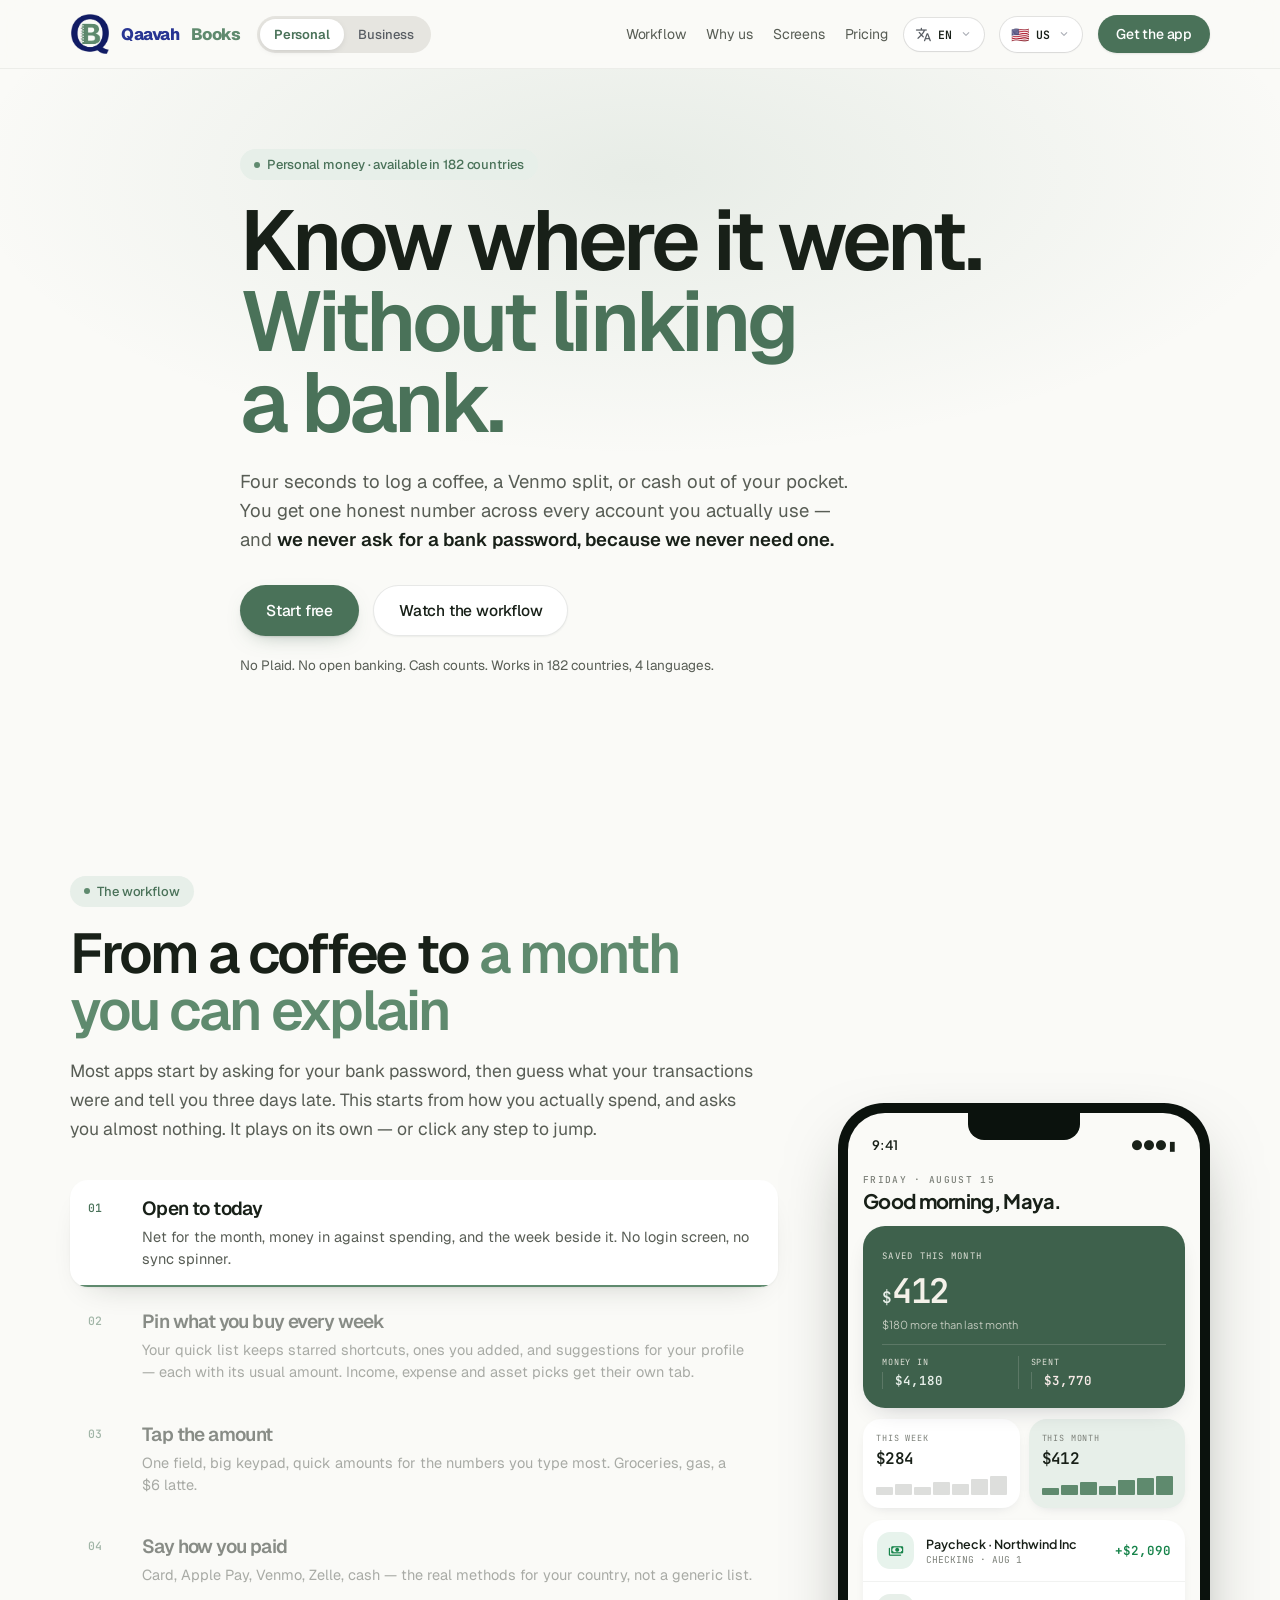
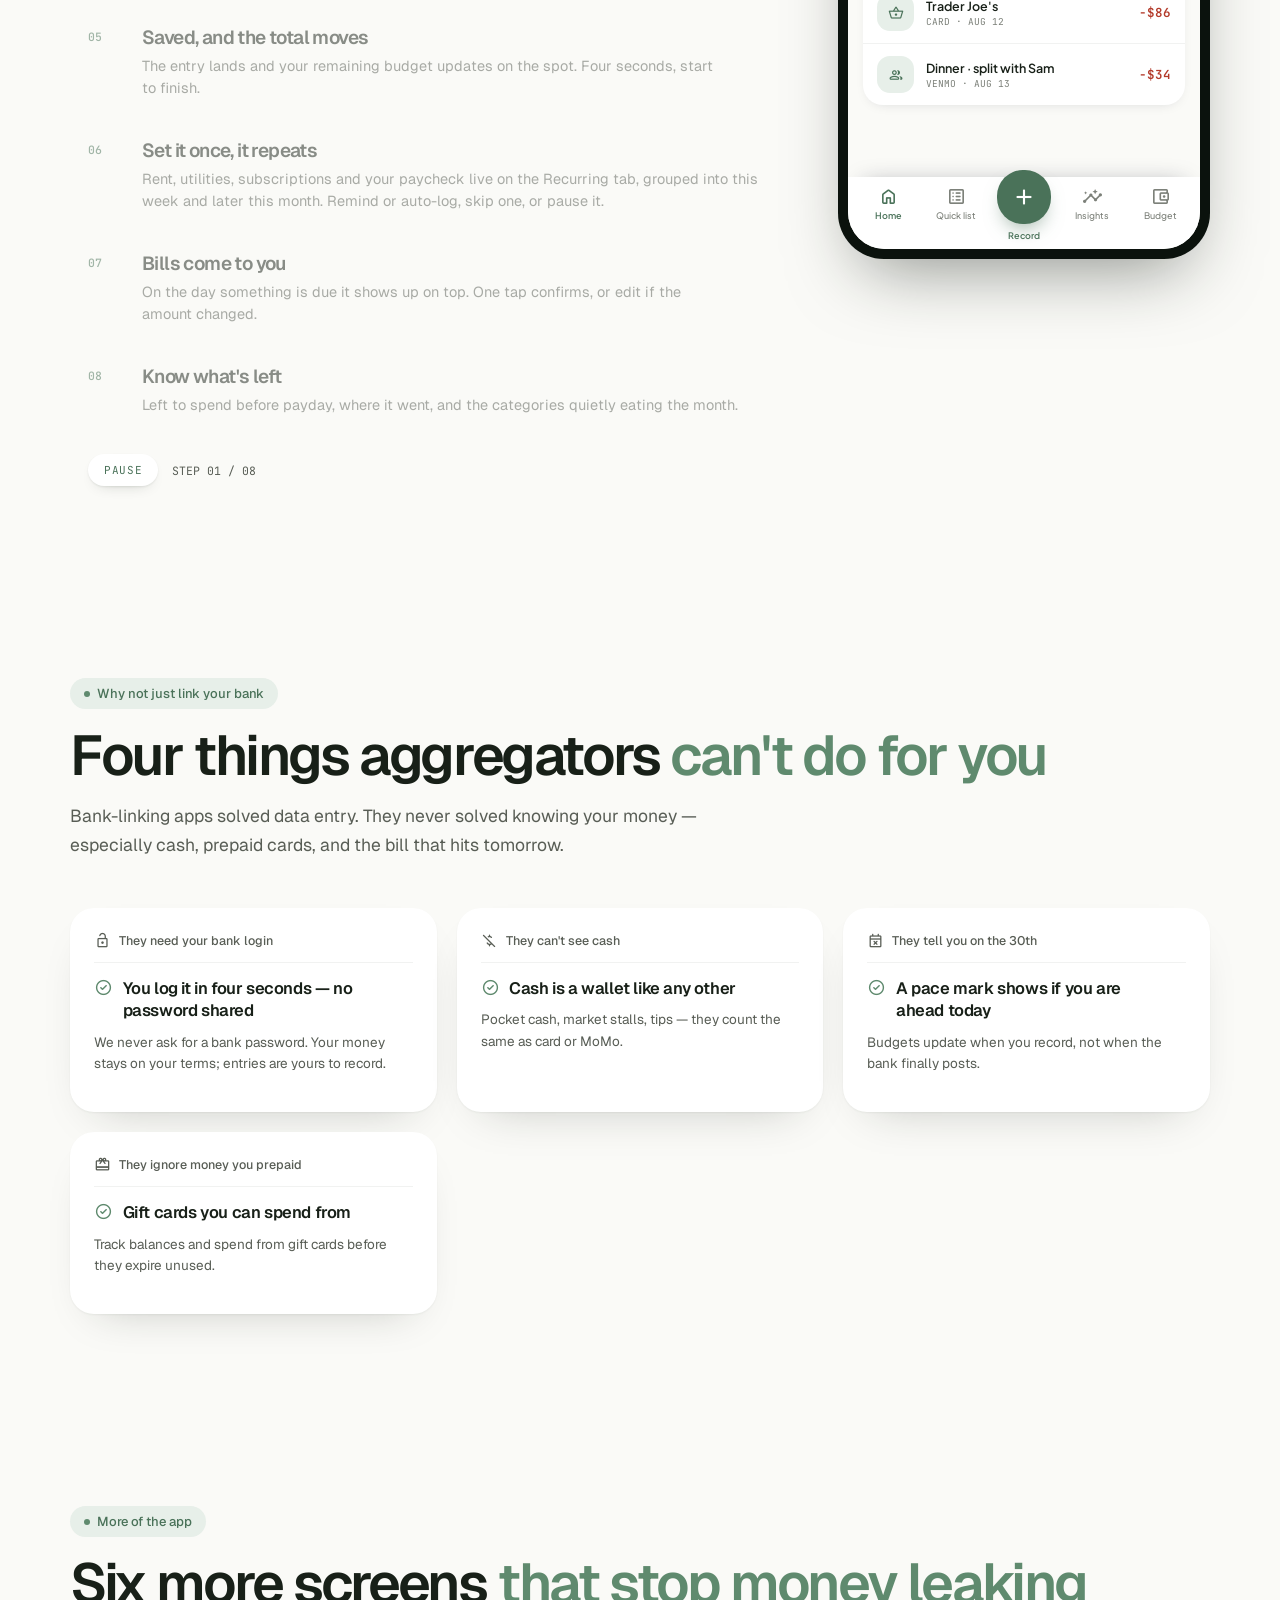
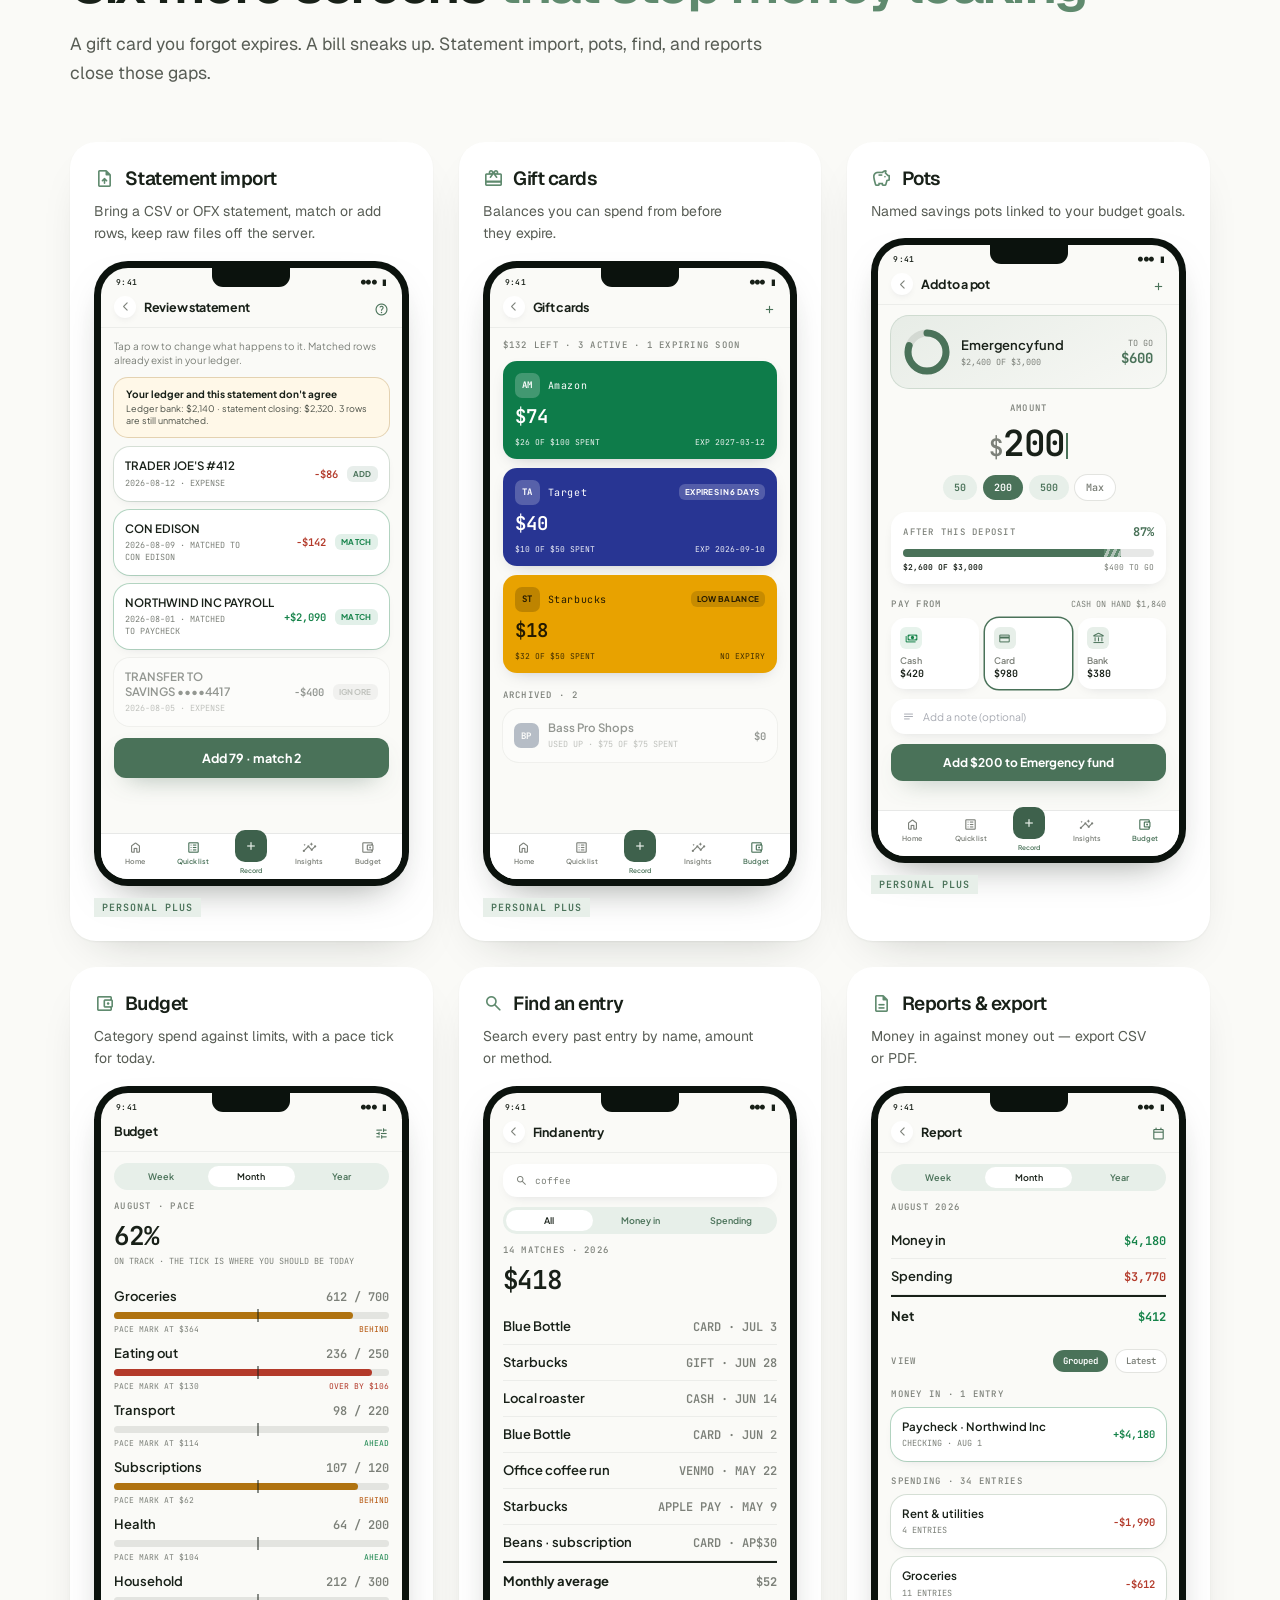
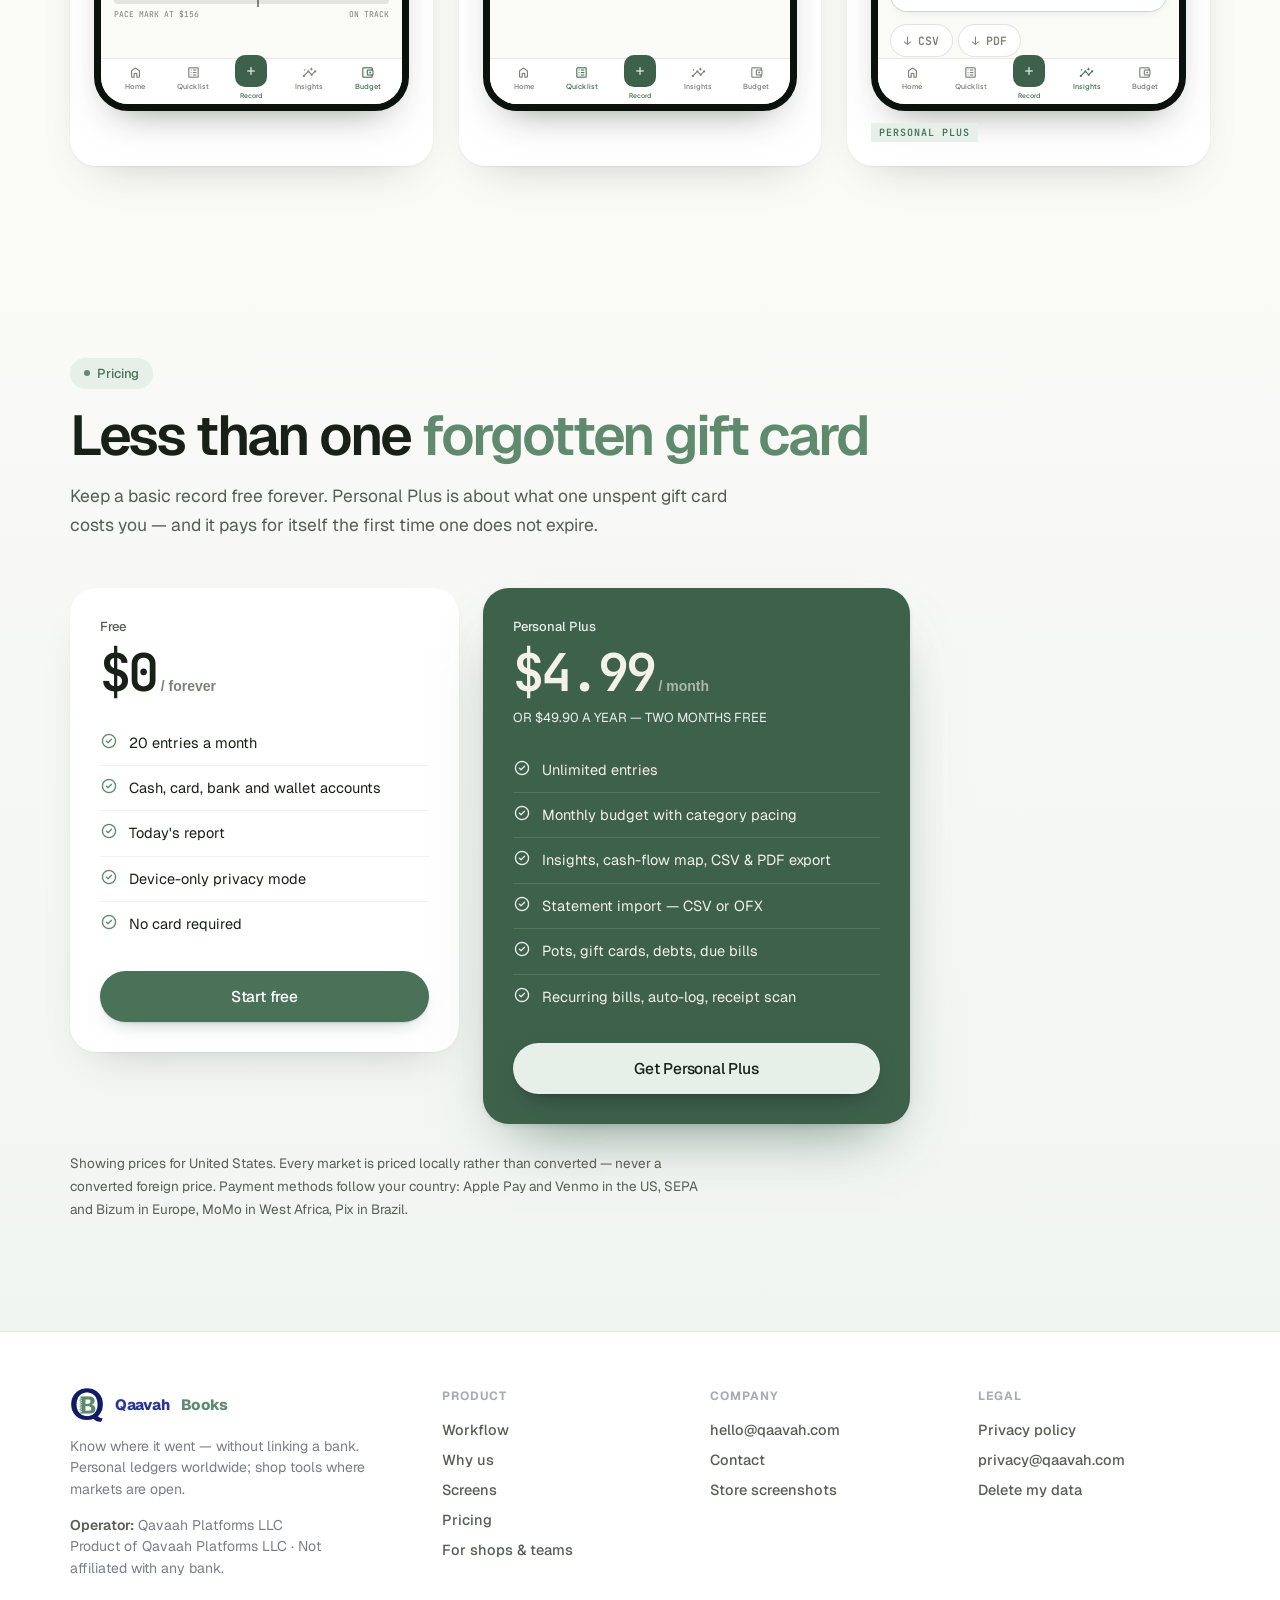
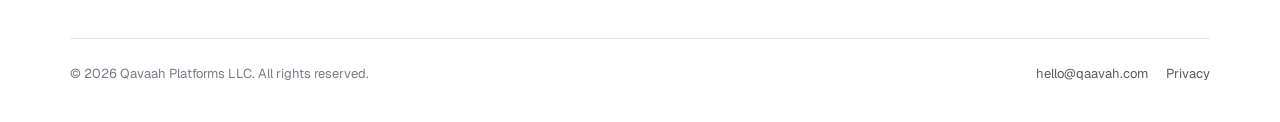
==== index.html @ 33acc627 "Fix language picker binding to the nav Menu instead of EN/FR/ES/PT. querySelector('details.lang:not(" ====
<!doctype html>
<html lang="en">
<head>
<meta charset="utf-8">
<meta name="viewport" content="width=device-width, initial-scale=1">
<title>Qaavah Books — Personal money, in every country</title>
<link rel="preconnect" href="https://fonts.googleapis.com"><link rel="preconnect" href="https://fonts.gstatic.com" crossorigin>
<link href="https://fonts.googleapis.com/css2?family=Geist:wght@300;400;500;600;700&family=Plus+Jakarta+Sans:wght@400;500;600;700&family=JetBrains+Mono:wght@400;500;600;700&family=Material+Symbols+Rounded:opsz,wght,FILL,GRAD@24,300,0,0&display=swap" rel="stylesheet">
<style>
:root{--night:#3E614C;--bone:#F4F1E9;--paper:#FAFAF7;--ink:#182018;--sage:#5F8A6E;--sageDeep:#4A7259;--sageDark:#3E614C;--sageLight:#76A084;--sageTint:#E7EFE9;--accent:#E7EFE9;--amber:#B07310;--amberText:#B45309;--amberTint:#FBF1DD;--clay:#B33A2A;--indigo:#283593;--income:#16834A;--incomeTint:#E7F3EC;--muted:#7C8079;--faint:#A8ABB3;--faintOnDark:rgba(244,241,233,.88);--rule:rgba(24,32,24,.1);--hair:rgba(24,32,24,.06)}
*{box-sizing:border-box}
html{scroll-behavior:smooth}
body{margin:0;background:var(--paper);color:var(--ink);font-family:"Geist",system-ui,sans-serif;-webkit-font-smoothing:antialiased;text-wrap:pretty;overflow-x:hidden}
a{color:var(--sageDeep);text-decoration:none}a:hover{color:var(--ink)}
.mono{font-family:"JetBrains Mono",ui-monospace,monospace;font-variant-numeric:tabular-nums}
.msr{font-family:'Material Symbols Rounded';font-weight:400;font-size:22px;line-height:1;vertical-align:middle;display:inline-block;-webkit-font-feature-settings:'liga';font-feature-settings:'liga'}
.phone,.gsc{font-family:"Plus Jakarta Sans",system-ui,sans-serif}
.wrap{max-width:1200px;margin:0 auto;padding:0 30px}
.tag{display:inline-flex;align-items:center;gap:7px;font-size:13px;font-weight:500;letter-spacing:-.1px;color:var(--sageDeep);background:var(--sageTint);padding:7px 14px;border-radius:999px}
.tag::before{content:"";width:6px;height:6px;border-radius:50%;background:var(--sage)}
.btn{display:inline-flex;align-items:center;gap:9px;border:none;font-family:inherit;background:var(--sageDeep);color:#fff;font-size:15.5px;font-weight:500;letter-spacing:-.2px;padding:15px 26px;border-radius:999px;cursor:pointer;transition:background .2s cubic-bezier(.22,.9,.24,1),box-shadow .2s,transform .2s;box-shadow:0 1px 2px rgba(24,32,24,.1),0 8px 22px -12px rgba(62,97,76,.55)}
.btn:hover{background:var(--sageDark);color:#fff;transform:translateY(-1px);box-shadow:0 1px 2px rgba(24,32,24,.1),0 14px 30px -14px rgba(62,97,76,.6)}
.btn.line{background:#fff;color:var(--ink);box-shadow:inset 0 0 0 1px var(--rule),0 1px 2px rgba(24,32,24,.06)}
.btn.line:hover{background:#fff;color:var(--ink);box-shadow:inset 0 0 0 1px rgba(24,32,24,.22),0 8px 20px -12px rgba(24,32,24,.3);transform:translateY(-1px)}
.btn.sm{padding:10px 18px;font-size:14px;box-shadow:0 1px 2px rgba(24,32,24,.12)}
.btn.sm:hover{box-shadow:0 6px 16px -8px rgba(62,97,76,.5)}
nav .btn.sm{background:var(--sageDeep);color:#fff;box-shadow:0 1px 2px rgba(24,32,24,.1)}
nav .btn.sm:hover{background:var(--sageDark);color:#fff;box-shadow:0 8px 20px -10px rgba(62,97,76,.55)}
h2{font-size:clamp(34px,4.4vw,56px);font-weight:600;letter-spacing:-2.4px;line-height:1.02;margin:18px 0 0}
h2 em{font-style:normal;font-weight:600;color:var(--sage);letter-spacing:-2.4px}
.slede{font-size:17.5px;line-height:1.65;color:#585D55;margin-top:18px;max-width:58ch}
section{padding:96px 0}
/* nav */
nav{position:sticky;top:0;z-index:60;background:rgba(250,250,247,.9);backdrop-filter:blur(16px);color:var(--ink);border-bottom:1px solid var(--hair)}
.navin{max-width:1200px;margin:0 auto;padding:14px 30px;display:flex;align-items:center;gap:28px}
.brand{display:flex;align-items:center;gap:11px;font-size:16.5px;font-weight:600;letter-spacing:-.4px;color:var(--ink)}
.brand img{width:40px;height:40px;background:none;border:none;border-radius:0;padding:0;object-fit:contain;display:block}
.brand b{font-weight:800;color:#283593}
.brand i{font-style:normal;font-weight:800;color:var(--sage)}
.nlinks{display:flex;gap:26px;margin-left:auto;font-size:14px;font-weight:400;letter-spacing:-.1px}
.nlinks a{color:#585D55}.nlinks a:hover{color:var(--ink)}
/* hero */
.hero{background:var(--paper);color:var(--ink);padding:80px 0 92px;position:relative;overflow:hidden}
.hero::before{content:"";position:absolute;top:-30%;left:50%;transform:translateX(-50%);width:120%;height:90%;background:radial-gradient(ellipse at center,rgba(95,138,110,.12),transparent 62%);pointer-events:none}
.hero .in{position:relative;max-width:860px}
h1{font-size:clamp(44px,6.6vw,92px);font-weight:600;letter-spacing:-4px;line-height:.96;margin:20px 0 0}
h1 em{font-style:normal;font-weight:600;color:var(--sageDeep);letter-spacing:-4px}
.hlede{font-size:18.5px;line-height:1.55;color:#585D55;margin-top:24px;max-width:52ch}
.hlede b{color:var(--ink);font-weight:600}
.hctas{display:flex;gap:14px;margin-top:32px;flex-wrap:wrap}
.hnote{font-size:13.5px;color:#585D55;margin-top:20px}
/* ── WORKFLOW ── */
.flow{background:var(--paper)}
.flowin{display:grid;grid-template-columns:1fr 372px;gap:60px;align-items:center}
.steps{margin-top:36px;display:flex;flex-direction:column;gap:6px}
.step{display:grid;grid-template-columns:38px 1fr;gap:16px;padding:16px 18px;border-radius:18px;cursor:pointer;position:relative;overflow:hidden;background:transparent;opacity:.5;transition:opacity .3s,background .3s}
.step.on{background:#fff;box-shadow:0 1px 2px rgba(24,32,24,.05),0 14px 34px -22px rgba(24,32,24,.3)}
.step.on{opacity:1}
.step .n{font-family:"JetBrains Mono",monospace;font-size:11.5px;font-weight:500;color:var(--sageDeep);padding-top:4px}
.step h4{margin:0;font-size:19px;font-weight:600;letter-spacing:-.6px}
.step p{margin:5px 0 0;font-size:14.5px;line-height:1.55;color:#585D55}
.step .bar{position:absolute;left:0;bottom:0;height:2px;width:0;background:var(--sage);border-radius:2px}
.step.on .bar{animation:fill 4s linear forwards}
@keyframes fill{from{width:0}to{width:100%}}
.flowctl{display:flex;align-items:center;gap:14px;margin-top:22px;padding-left:18px;font-family:"JetBrains Mono",monospace;font-size:11.5px;color:#585D55}
.flowctl button{border:none;background:#fff;font-family:inherit;font-size:11px;letter-spacing:.06em;text-transform:uppercase;padding:9px 16px;border-radius:999px;cursor:pointer;color:var(--sageDeep);box-shadow:0 1px 2px rgba(24,32,24,.08),0 6px 16px -10px rgba(24,32,24,.3)}
.flowctl button:hover{background:var(--sageDeep);color:#fff}
/* phone */
.phone{width:372px;height:756px;border-radius:46px;padding:10px;background:#0B120D;box-shadow:0 30px 70px -24px rgba(24,32,24,.5)}
.screen{width:100%;height:100%;background:var(--paper);border-radius:37px;overflow:hidden;position:relative}
.notch{position:absolute;top:0;left:50%;transform:translateX(-50%);width:112px;height:27px;background:#0B120D;border-bottom-left-radius:16px;border-bottom-right-radius:16px;z-index:20}
.pane{position:absolute;inset:0;display:flex;flex-direction:column;opacity:0;transform:translateY(14px) scale(.985);transition:opacity .45s cubic-bezier(.22,.9,.24,1),transform .45s cubic-bezier(.22,.9,.24,1);pointer-events:none}
.pane.on{opacity:1;transform:none;pointer-events:auto}
.sb{height:46px;flex:0 0 46px;display:flex;align-items:flex-end;justify-content:space-between;padding:0 24px 6px;font-size:13px;font-weight:600}
.pb{flex:1;padding:14px 15px 0;overflow:hidden}
.ph{display:flex;align-items:center;gap:10px;margin-bottom:12px}
.ph .bk{width:32px;height:32px;border-radius:50%;background:#fff;display:grid;place-items:center;box-shadow:0 3px 10px -6px rgba(20,22,45,.3)}
.ph .tt{flex:1;font-size:16px;font-weight:700;letter-spacing:-.4px}
.pb{min-height:0}
.pkick{font-family:"JetBrains Mono",monospace;font-size:9.5px;font-weight:500;letter-spacing:.14em;text-transform:uppercase;color:var(--muted)}
.pgreet{font-size:20px;font-weight:700;letter-spacing:-.7px;margin-top:2px}
.phero{background:var(--night);color:var(--bone);border-radius:22px;padding:19px;margin-top:13px;position:relative;overflow:hidden;box-shadow:0 10px 26px -14px rgba(20,22,45,.3)}
.phl{font-family:"JetBrains Mono",monospace;font-size:9px;letter-spacing:.14em;text-transform:uppercase;color:var(--faintOnDark);margin-top:5px}
.phv{font-family:"JetBrains Mono",monospace;font-size:34px;font-weight:600;letter-spacing:-1.7px;margin-top:6px}
.phv .c{font-size:16px;color:var(--accent);margin-right:2px}
.phc{font-size:11px;color:rgba(244,241,233,.72);margin-top:5px}
.psub{display:flex;margin-top:13px;padding-top:11px;border-top:1px solid rgba(244,241,233,.16)}
.psub div{flex:1}.psub div+div{border-left:1px solid rgba(244,241,233,.16);padding-left:12px}
.psl{font-family:"JetBrains Mono",monospace;font-size:8.5px;letter-spacing:.1em;text-transform:uppercase;color:var(--faintOnDark)}
.psv{display:inline-block;margin-top:4px;font-family:"JetBrains Mono",monospace;font-size:12.5px;font-weight:600}
.psv.in{color:var(--accent)}.psv.out{color:#F8EBE8}
.prow{display:flex;gap:9px;margin-top:11px}
.pcard{flex:1;background:#fff;border-radius:18px;padding:13px;box-shadow:0 4px 14px -8px rgba(20,22,45,.22)}
.pcl{font-family:"JetBrains Mono",monospace;font-size:8.5px;letter-spacing:.1em;text-transform:uppercase;color:var(--muted)}
.pcv{font-family:"JetBrains Mono",monospace;font-size:16px;font-weight:600;letter-spacing:-.6px;margin-top:4px}
.pbars{display:flex;align-items:flex-end;gap:2.5px;height:19px;margin-top:7px}
.pbars i{flex:1;border-radius:1px;background:rgba(124,128,121,.26);transform-origin:bottom;animation:grow .6s cubic-bezier(.22,.9,.24,1) both}
.pane.on .pbars i:nth-child(2){animation-delay:.05s}.pane.on .pbars i:nth-child(3){animation-delay:.1s}.pane.on .pbars i:nth-child(4){animation-delay:.15s}.pane.on .pbars i:nth-child(5){animation-delay:.2s}.pane.on .pbars i:nth-child(6){animation-delay:.25s}.pane.on .pbars i:nth-child(7){animation-delay:.3s}
.pbars.em i{background:var(--sage)}
@keyframes grow{from{transform:scaleY(.05)}to{transform:scaleY(1)}}
.plist{background:#fff;border-radius:20px;margin-top:12px;overflow:hidden;box-shadow:0 4px 14px -8px rgba(20,22,45,.22)}
.pent{display:flex;align-items:center;gap:12px;padding:12px 14px;border-top:1px solid var(--hair)}
.pent:first-child{border-top:none}
.pei{width:37px;height:37px;border-radius:13px;display:grid;place-items:center;flex:0 0 37px;background:var(--sageTint)}
.pen{font-size:12.5px;font-weight:600}
.pes{font-family:"JetBrains Mono",monospace;font-size:9.5px;color:var(--muted);margin-top:1px}
.pea{font-family:"JetBrains Mono",monospace;font-size:12.5px;font-weight:600}
.ptab{flex:0 0 72px;background:#fff;display:flex;align-items:flex-start;padding:9px 6px 0;box-shadow:0 -8px 24px -16px rgba(20,22,45,.4)}
.pt{flex:1;display:flex;flex-direction:column;align-items:center;gap:3px;font-size:9px;font-weight:500;color:var(--muted)}
.pt.on{color:var(--sageDeep);font-weight:600}.pt .msr{font-size:21px}
.pfab{width:54px;height:54px;border-radius:26px;background:var(--sageDeep);display:grid;place-items:center;margin-top:-16px;box-shadow:0 10px 20px -8px rgba(74,114,89,.6)}
.pfab .msr{font-size:26px;color:#fff}
.pfl{font-size:9px;font-weight:600;color:var(--sageDeep);margin-top:3px}
.ppriv{display:inline-flex;align-items:center;gap:4px;background:var(--sageTint);color:var(--sageDeep);font-family:"JetBrains Mono",monospace;font-size:8px;font-weight:600;letter-spacing:.1em;padding:5px 9px;border-radius:999px;flex:0 0 auto}
.ppriv .msr{font-size:11px}
.pcta{display:inline-flex;align-items:center;gap:4px;background:var(--sageDeep);color:#fff;font-size:10.5px;font-weight:600;padding:8px 12px;border-radius:999px;flex:0 0 auto;box-shadow:0 6px 14px -8px rgba(74,114,89,.7)}
.pcta .msr{font-size:13px}
.psearch{display:flex;align-items:center;gap:9px;background:#fff;border-radius:999px;padding:11px 14px;font-size:12px;color:var(--faint);margin-top:12px;box-shadow:0 0 0 1px var(--hair),0 4px 14px -10px rgba(20,22,45,.2)}
/* record pane */
.segs{display:flex;gap:0;background:#E6E5E0;border-radius:14px;padding:4px;margin-bottom:6px}
.segs span{flex:1;text-align:center;padding:8px 0;border-radius:11px;font-size:12px;font-weight:500;color:var(--muted)}
.segs span.on{background:#fff;color:var(--ink);font-weight:600;box-shadow:0 2px 8px -4px rgba(20,22,45,.25)}
.amt{text-align:center;padding:26px 0 12px}
.amtc{font-family:"JetBrains Mono",monospace;font-size:9.5px;letter-spacing:.12em;text-transform:uppercase;color:var(--muted)}
.amtv{font-family:"JetBrains Mono",monospace;font-size:52px;font-weight:600;letter-spacing:-2.6px;margin-top:8px}
.amtv .c{font-size:24px;color:var(--muted);margin-right:2px}
.caret{display:inline-block;width:3px;height:40px;background:var(--sageDeep);vertical-align:-5px;margin-left:3px;animation:blink 1.05s step-end infinite}
@keyframes blink{50%{opacity:0}}
.chips{display:flex;gap:7px;justify-content:center;flex-wrap:wrap}
.chip{background:var(--sageTint);color:var(--sageDeep);font-family:"JetBrains Mono",monospace;font-size:11.5px;font-weight:600;padding:8px 13px;border-radius:999px}
.chip.gh{background:#fff;color:var(--muted);box-shadow:0 0 0 1px var(--rule)}
.field{background:#fff;border-radius:14px;padding:13px 15px;font-size:14px;margin-top:10px;display:flex;align-items:center;justify-content:space-between;box-shadow:0 4px 14px -8px rgba(20,22,45,.22)}
.mini{font-family:"JetBrains Mono",monospace;font-size:9.5px;letter-spacing:.12em;text-transform:uppercase;color:var(--muted);margin:16px 0 7px}
.pays{display:grid;grid-template-columns:1fr 1fr;gap:8px}
.pay{background:#fff;border-radius:14px;padding:13px;display:flex;align-items:center;gap:9px;font-size:13px;font-weight:600;box-shadow:0 4px 14px -8px rgba(20,22,45,.22)}
.pay.on{background:var(--sageTint);box-shadow:0 0 0 1.5px var(--sageDeep)}
.pay .msr{font-size:18px;color:var(--sageDeep)}
.cta{background:var(--sageDeep);color:#fff;text-align:center;padding:16px;border-radius:16px;font-size:15px;font-weight:700;margin-top:15px;box-shadow:0 10px 26px -14px rgba(62,97,76,.7)}
/* saved pane */
.done{flex:1;display:flex;flex-direction:column;align-items:center;justify-content:center;padding:0 26px;text-align:center}
.tick{width:76px;height:76px;border-radius:50%;background:var(--incomeTint);display:grid;place-items:center;animation:pop .5s cubic-bezier(.2,1.5,.4,1) both}
.tick .msr{font-size:40px;color:var(--income)}
@keyframes pop{from{transform:scale(.4);opacity:0}to{transform:scale(1);opacity:1}}
.done h5{margin:20px 0 0;font-size:23px;font-weight:700;letter-spacing:-.8px}
.done .sm{font-family:"JetBrains Mono",monospace;font-size:11.5px;color:var(--muted);margin-top:8px}
.runbox{background:#fff;border-radius:18px;padding:16px;margin-top:26px;width:100%;box-shadow:0 4px 14px -8px rgba(20,22,45,.22)}
.runbox .rl{font-family:"JetBrains Mono",monospace;font-size:9.5px;letter-spacing:.12em;text-transform:uppercase;color:var(--muted)}
.runbox .rv{font-family:"JetBrains Mono",monospace;font-size:28px;font-weight:600;letter-spacing:-1.3px;margin-top:5px}
/* bill pane */
.bill{background:#fff;border-radius:16px;padding:13px;display:flex;align-items:center;gap:11px;margin-top:12px;box-shadow:0 0 0 1px rgba(176,115,16,.32),0 4px 14px -8px rgba(20,22,45,.22)}
.bill .bi{width:36px;height:36px;border-radius:12px;background:var(--amberTint);display:grid;place-items:center;flex:0 0 36px}
.bill .bt{font-size:13px;font-weight:700}
.bill .bs{font-family:"JetBrains Mono",monospace;font-size:9.5px;color:var(--muted);margin-top:2px}
.logbtn{background:var(--amber);color:#fff;font-size:10.5px;font-weight:700;padding:8px 12px;border-radius:10px;letter-spacing:.04em}
/* insights pane */
.big{font-family:"JetBrains Mono",monospace;font-size:40px;font-weight:600;letter-spacing:-2px}
.big .c{font-size:19px;color:var(--muted);margin-right:2px}
.fbars{display:flex;align-items:flex-end;gap:5px;height:88px;margin-top:16px}
.fbars i{flex:1;border-radius:2px;background:var(--sageTint);transform-origin:bottom;animation:grow .7s cubic-bezier(.22,.9,.24,1) both}
.fbars i.em{background:var(--sage)}.fbars i.pk{background:var(--sageDeep)}
.rank{display:flex;align-items:center;gap:11px;padding:11px 0;border-top:1px solid var(--hair)}
.rank:first-child{border-top:none}
.rn{font-family:"JetBrains Mono",monospace;font-size:11px;font-weight:700;color:var(--muted);width:16px}
.rb{height:4px;background:var(--sage);margin-top:5px;animation:wide .8s cubic-bezier(.22,.9,.24,1) both}
@keyframes wide{from{transform:scaleX(.02)}to{transform:scaleX(1)}}
.rb{transform-origin:left}
/* screen gallery */
.gal{display:grid;grid-template-columns:repeat(auto-fit,minmax(300px,1fr));gap:26px;margin-top:54px}
.gcell{background:#fff;border:none;border-radius:26px;padding:24px;box-shadow:0 1px 2px rgba(24,32,24,.05),0 20px 46px -28px rgba(24,32,24,.28)}
.gcell .gt{font-size:19px;font-weight:600;letter-spacing:-.5px;display:flex;align-items:center;gap:10px}
.gcell .gt .msr{font-size:21px;color:var(--sage)}
.gcell .gd{font-size:14px;line-height:1.6;color:#585D55;margin-top:9px}
.gcell .gp{background:#0B120D;border:none;border-radius:34px;margin:16px auto 0;padding:7px;max-width:340px;box-shadow:0 18px 40px -22px rgba(24,32,24,.55)}
.gsc{background:var(--paper);border-radius:27px;height:auto;aspect-ratio:372/756;display:flex;flex-direction:column;overflow:hidden;position:relative}
.mnotch{position:absolute;top:0;left:50%;transform:translateX(-50%);width:78px;height:19px;background:#0B120D;border-bottom-left-radius:11px;border-bottom-right-radius:11px;z-index:5}
.mst{display:flex;align-items:center;justify-content:space-between;padding:9px 15px 5px;font-family:"JetBrains Mono",monospace;font-size:8px;font-weight:600;letter-spacing:.04em}
.mhd{display:flex;align-items:center;gap:8px;padding:4px 13px 9px;border-bottom:1px solid var(--hair)}
.mhd .mb{width:22px;height:22px;border-radius:50%;background:#fff;display:grid;place-items:center;flex:0 0 22px;box-shadow:0 3px 10px -6px rgba(20,22,45,.3)}
.mhd .mb .msr{font-size:11px;color:var(--muted)}
.mhd .mt{flex:1;font-size:12.5px;font-weight:700;letter-spacing:-.3px}
.mhd .ma .msr{font-size:15px;color:var(--sageDeep)}
.gpin{flex:1;padding:11px 13px 0;overflow:hidden}
.mtab{flex:0 0 46px;background:#fff;border-top:1px solid var(--rule);display:flex;align-items:flex-start;padding:6px 5px 0}
.mt2{flex:1;display:flex;flex-direction:column;align-items:center;gap:2px;font-size:7px;font-weight:600;color:var(--muted)}
.mt2.on{color:var(--sageDeep)}
.mt2 .msr{font-size:15px}
.mfab{width:32px;height:32px;border-radius:10px;background:var(--night);display:grid;place-items:center;margin-top:-10px}
.mfab .msr{font-size:16px;color:var(--accent)}
.mseg{display:flex;gap:3px;background:var(--sageTint);border-radius:999px;padding:3px;margin-bottom:10px}
.mseg span{flex:1;text-align:center;padding:5px 0;border-radius:999px;font-size:9px;font-weight:600;color:var(--sageDeep)}
.mseg span.on{background:#fff;color:var(--ink)}
.msearch{display:flex;align-items:center;gap:7px;background:#fff;border-radius:14px;padding:10px 12px;font-family:"JetBrains Mono",monospace;font-size:9.5px;color:var(--muted);margin-bottom:10px;box-shadow:0 4px 14px -8px rgba(20,22,45,.22)}
.mblurb{font-size:10px;line-height:1.45;color:var(--muted);margin-bottom:10px}
.mbadge{font-size:8px;font-weight:700;padding:3px 6px;border-radius:6px;letter-spacing:.04em;flex:0 0 auto}
.mbadge.add{background:rgba(95,138,110,.14);color:var(--sageDeep)}
.mbadge.match{background:rgba(22,131,74,.12);color:var(--income)}
.mbadge.ign{background:var(--rule);color:var(--muted)}
.mrow{display:flex;align-items:center;gap:9px;background:#fff;border-radius:16px;padding:12px 11px;margin-bottom:9px;box-shadow:0 0 0 1px rgba(95,138,110,.24),0 4px 14px -8px rgba(20,22,45,.2)}
.mrow.match{box-shadow:0 0 0 1px rgba(22,131,74,.3),0 4px 14px -8px rgba(20,22,45,.2)}
.mrow.ign{box-shadow:0 0 0 1px var(--rule);opacity:.45}
.mrd{flex:1;min-width:0}
.mrt{font-size:11.5px;font-weight:600;line-height:1.25}
.mrs{font-family:"JetBrains Mono",monospace;font-size:8.5px;color:var(--muted);margin-top:3px}
.mra{font-family:"JetBrains Mono",monospace;font-size:10.5px;font-weight:600}
.mdrift{background:#FFF8E8;border-radius:14px;padding:10px 12px;margin-bottom:10px;box-shadow:0 0 0 1px rgba(176,115,16,.3)}
.mdrift b{font-size:10px;font-weight:700;display:block}
.mdrift span{font-size:9px;color:#4A4F46;line-height:1.35;display:block;margin-top:3px}
.mmono{width:25px;height:25px;border-radius:7px;display:grid;place-items:center;font-family:"JetBrains Mono",monospace;font-size:9px;font-weight:700;color:#fff;flex:0 0 25px}
.mtick{position:relative;height:7px;background:var(--rule);border-radius:4px;margin-top:7px}
.mtick i{display:block;height:100%;border-radius:4px}
.mtick u{position:absolute;top:-3px;width:2px;height:13px;background:var(--ink);opacity:.5}
.mpace{font-family:"JetBrains Mono",monospace;font-size:8px;color:var(--muted);margin-top:5px;display:flex;justify-content:space-between}
.mwal{display:flex;gap:6px;margin-top:8px}
.mwal>div{flex:1;background:#fff;border-radius:14px;padding:9px;box-shadow:0 4px 14px -8px rgba(20,22,45,.22)}
.mwal>div.on{box-shadow:0 0 0 1.5px var(--sageDeep)}
.mwal .wi{width:22px;height:22px;border-radius:6px;display:grid;place-items:center}
.mwal .wl{font-size:9px;font-weight:600;color:var(--muted);margin-top:6px}
.mwal .wv{font-family:"JetBrains Mono",monospace;font-size:10px;font-weight:600;margin-top:1px}
.mhatch{background:repeating-linear-gradient(115deg,var(--sage) 0 3px,rgba(95,138,110,.4) 3px 6px)}
.mgoal{display:flex;align-items:center;gap:11px;border-radius:18px;padding:13px;background:linear-gradient(150deg,rgba(95,138,110,.12),rgba(95,138,110,.02));box-shadow:0 0 0 1px rgba(95,138,110,.28)}
.gl{font-family:"JetBrains Mono",monospace;font-size:9px;font-weight:500;letter-spacing:.14em;text-transform:uppercase;color:var(--muted)}
.gv{font-family:"JetBrains Mono",monospace;font-size:26px;font-weight:600;letter-spacing:-1.2px;margin-top:6px}
.grow{display:flex;align-items:baseline;justify-content:space-between;font-size:13px;font-weight:600;padding:9px 0;border-bottom:1px solid var(--hair)}
.grow:last-child{border-bottom:none}
.grow span{font-family:"JetBrains Mono",monospace;font-size:12px;color:var(--muted)}
.track{height:6px;border-radius:3px;background:var(--rule);margin-top:7px;overflow:hidden}.track i{display:block;height:100%;border-radius:3px;background:var(--sage)}
.gcx{border-radius:14px;padding:12px;color:#fff;margin-bottom:9px;box-shadow:0 6px 18px -10px rgba(20,22,45,.35)}
.gcx:last-child{margin-bottom:0}
.gcxb{font-family:"JetBrains Mono",monospace;font-size:10px;letter-spacing:.06em}
.gcxv{font-family:"JetBrains Mono",monospace;font-size:19px;font-weight:600;margin-top:6px}
.plus{display:inline-block;font-family:"JetBrains Mono",monospace;font-size:10px;font-weight:600;letter-spacing:.1em;text-transform:uppercase;background:var(--sageTint);color:var(--sageDeep);padding:3px 8px;margin-top:12px}
/* pricing */
.pricing{background:linear-gradient(180deg,var(--paper),#F1F5F2)}
.edge{display:grid;grid-template-columns:repeat(auto-fit,minmax(300px,1fr));gap:20px;margin-top:48px}
.ecard{background:#fff;border-radius:24px;padding:24px;box-shadow:0 1px 2px rgba(24,32,24,.05),0 20px 46px -28px rgba(24,32,24,.28)}
.ethem{font-size:12.5px;font-weight:500;color:#585D55;display:flex;align-items:center;gap:8px;padding-bottom:13px;border-bottom:1px solid var(--hair)}
.ethem .msr{font-size:17px;color:#585D55}
.eus{font-size:16.5px;font-weight:600;letter-spacing:-.4px;line-height:1.35;margin-top:14px;display:flex;gap:10px}
.eus .msr{font-size:19px;color:var(--sage);flex:0 0 auto;margin-top:1px}
.ewhy{font-size:13.5px;line-height:1.6;color:#585D55;margin-top:10px}
.plans{display:grid;grid-template-columns:1fr 1.1fr;gap:24px;margin-top:48px;align-items:start;max-width:840px}
.plan{background:#fff;border:none;border-radius:26px;padding:30px;box-shadow:0 1px 2px rgba(24,32,24,.05),0 20px 46px -28px rgba(24,32,24,.28)}
.plan.hi{background:var(--night);color:var(--bone);box-shadow:0 2px 4px rgba(24,32,24,.08),0 30px 60px -30px rgba(62,97,76,.75)}
.pn{font-size:13px;font-weight:500;letter-spacing:-.1px;color:#585D55}
.plan.hi .pn{color:var(--accent)}
.pp{font-family:"JetBrains Mono",monospace;font-size:52px;font-weight:600;letter-spacing:-2.6px;margin-top:12px;line-height:1}
.pp small{font-family:"Bricolage Grotesque",sans-serif;font-size:14px;font-weight:600;letter-spacing:0;color:var(--muted)}
.plan.hi .pp small{color:rgba(244,241,233,.6)}
.annual{font-size:13px;color:var(--accent);margin-top:10px}
.plan ul{list-style:none;margin:22px 0 0;padding:0}
.plan li{display:flex;gap:11px;font-size:14.5px;line-height:1.55;padding:11px 0;border-top:1px solid var(--hair)}
.plan.hi li{border-top-color:rgba(244,241,233,.12)}
.plan li:first-child{border-top:none}
.plan li .msr{font-size:18px;color:var(--sage);flex:0 0 auto}
.plan.hi li .msr{color:var(--accent)}
.plan .btn{margin-top:24px;width:100%;justify-content:center}
.ppnote{font-size:13.5px;color:#585D55;margin-top:28px;line-height:1.7;max-width:70ch}
footer{background:#fff;color:#585D55;padding:56px 0 40px;border-top:1px solid var(--rule)}
.foot{display:grid;grid-template-columns:1.45fr 1fr 1fr 1fr;gap:36px;align-items:start}
.foot .about{max-width:300px}
.foot .about .brand{margin-bottom:2px}
.foot .about p{font-size:14px;color:#7A7D85;margin-top:14px;line-height:1.55}
.foot .op{font-size:12.5px;color:#A8ABB3;margin-top:12px;line-height:1.45}
.foot .op b{color:#585D55;font-weight:600}
.fcol h4{font-size:12px;font-weight:700;text-transform:uppercase;letter-spacing:.08em;color:#A8ABB3;margin:0 0 16px}
.fcol a{display:block;font-size:14.5px;color:#585D55;font-weight:500;margin:0 0 11px}
.fcol a:hover{color:var(--ink)}
.foot-btm{display:flex;align-items:center;justify-content:space-between;margin-top:44px;padding-top:26px;border-top:1px solid var(--rule);font-size:13px;color:#7A7D85;flex-wrap:wrap;gap:14px}
.foot-btm .soc{display:flex;gap:18px;flex-wrap:wrap}
.foot-btm a{color:#585D55}.foot-btm a:hover{color:var(--ink)}
@media(max-width:900px){.foot{grid-template-columns:1fr 1fr;gap:28px}}
@media(max-width:560px){.foot{grid-template-columns:1fr}}
@media(prefers-reduced-motion:reduce){*{animation:none!important;transition:none!important}}
@media(max-width:980px){.flowin,.plans{grid-template-columns:1fr}.phone{margin:0 auto}.nlinks{display:none}.navin>.btn{margin-left:auto}section{padding:70px 0}.gal{gap:18px}.gcell{max-width:460px;margin-inline:auto}}

.lane{display:flex;background:#E6E5E0;border-radius:999px;padding:3px}
.ln{padding:8px 16px;border-radius:999px;font-size:13.5px;font-weight:500;color:#585D63;white-space:nowrap}
.ln:hover{color:#15161A}
.ln.on{background:#fff;font-weight:600;box-shadow:0 2px 8px -4px rgba(21,22,34,.28)}
.gate{display:flex;gap:12px;align-items:flex-start;background:#FBF1DD;border-radius:18px;padding:16px 18px;margin-bottom:30px;max-width:70ch;box-shadow:0 0 0 1px rgba(176,115,16,.3)}
.gate .msr{font-size:20px;color:#B45309;flex:0 0 auto;margin-top:1px}
.gate p{margin:0;font-size:14px;line-height:1.6;color:#5C4A20}
.gate b{color:#3D3110}
@media(max-width:700px){.lane{display:none}}

.lang{position:relative}
.lang>summary{list-style:none;display:inline-flex;align-items:center;gap:7px;padding:9px 13px;border-radius:999px;background:#fff;font-size:13px;font-weight:500;cursor:pointer;box-shadow:0 0 0 1px rgba(21,22,34,.1),0 1px 2px rgba(21,22,34,.05)}
.lang>summary::-webkit-details-marker{display:none}
.lang>summary .msr{font-size:17px;color:#585D63}
.lang>summary .chev{font-size:15px;color:#A8ABB3}
.lang[open]>summary{box-shadow:0 0 0 1.5px rgba(21,22,34,.28)}
.lmenu{position:absolute;top:calc(100% + 8px);right:0;z-index:70;background:#fff;border-radius:16px;padding:7px;min-width:196px;box-shadow:0 1px 2px rgba(21,22,34,.06),0 20px 44px -22px rgba(21,22,34,.4)}
.lopt{display:flex;align-items:center;gap:10px;width:100%;border:none;background:none;font-family:inherit;font-size:14px;color:#15161A;padding:10px 11px;border-radius:11px;cursor:pointer;text-align:left}
.lopt:hover{background:#F1F1EE}
.lopt .code{font-family:"JetBrains Mono",monospace;font-size:10.5px;font-weight:600;color:#585D63;background:#F1F1EE;padding:3px 6px;border-radius:5px;flex:0 0 auto}
.lopt .nat{flex:1;min-width:0}
.lopt .nat small{display:block;font-size:11.5px;color:#585D63;margin-top:1px}
.lopt .msr{font-size:17px;opacity:0;flex:0 0 auto}
.lopt[aria-selected="true"] .msr{opacity:1}
.lnote{font-size:11.5px;line-height:1.45;color:#585D63;padding:9px 11px 5px;margin:4px 0 0;border-top:1px solid rgba(21,22,34,.06)}
@media(max-width:700px){.lang>summary .lbl{display:none}}

.cmenu{max-height:320px;overflow:auto}
.copt{display:flex;align-items:center;gap:10px;width:100%;border:none;background:none;font-family:inherit;font-size:14px;color:#15161A;padding:9px 11px;border-radius:11px;cursor:pointer;text-align:left}
.copt:hover{background:#F1F1EE}
.copt .flag{font-size:16px;flex:0 0 auto}
.copt .cn{flex:1;min-width:0}
.copt .cc{font-family:"JetBrains Mono",monospace;font-size:10.5px;font-weight:600;color:#585D63;flex:0 0 auto}
.copt .msr{font-size:17px;opacity:0;flex:0 0 auto}
.copt[aria-selected="true"] .msr{opacity:1}
.shut{display:inline-flex;align-items:center;gap:6px;font-family:"JetBrains Mono",monospace;font-size:9.5px;font-weight:600;letter-spacing:.1em;text-transform:uppercase;background:#FBF1DD;color:#8A5A0D;padding:4px 8px;border-radius:6px}

.navin{gap:16px}
.brand{flex:0 0 auto}
.nlinks{gap:20px;margin-left:auto;white-space:nowrap}
.lane{flex:0 0 auto}
.ln{padding:7px 14px;font-size:13px}
.lang>summary{padding:8px 11px;font-size:12.5px;gap:6px}
.lang>summary .lbl{font-family:"JetBrains Mono",monospace;font-size:11.5px;font-weight:600;letter-spacing:.04em}
.lang>summary .chev{font-size:14px}
.country>summary .lbl{letter-spacing:.06em}
.navin>.btn.sm{flex:0 0 auto;margin-left:0}
@media(max-width:1180px){.nlinks{display:none}}
@media(max-width:640px){.lane{display:none}}

.navmenu{display:none}
.navmenu>summary{list-style:none;display:inline-flex;align-items:center;gap:6px;padding:8px 12px;border-radius:999px;background:#fff;font-size:12.5px;font-weight:500;cursor:pointer;box-shadow:0 0 0 1px rgba(21,22,34,.1),0 1px 2px rgba(21,22,34,.05)}
.navmenu>summary::-webkit-details-marker{display:none}
.navmenu>summary .msr{font-size:18px;color:#585D63}
.navmenu .lmenu{min-width:180px}
.navmenu a{display:flex;align-items:center;gap:10px;padding:11px;border-radius:11px;font-size:14px;color:#15161A}
.navmenu a:hover{background:#F1F1EE;color:#15161A}
.navmenu a .msr{font-size:17px;color:#585D63}
@media(max-width:1180px){.navmenu{display:block;margin-left:auto}}
</style>
</head>
<body data-page="personal" id="layoutPersonal">

<nav>
  <div class="navin">
    <a class="brand" href="/"><img src="assets/logo-mark.png" alt="Qaavah Books"><b>Qaavah</b> <i>Books</i></a>
    <div class="lane"><a class="ln on" style="color:#4A7259" href="/">Personal</a><a class="ln" href="/business.html">Business</a></div>
    <div class="nlinks"><a href="#flow" data-pf="nav_workflow">Workflow</a><a href="#edge" data-pf="nav_why">Why us</a><a href="#screens" data-pf="nav_screens">Screens</a><a href="#pricing" data-pf="nav_pricing">Pricing</a></div>
    <details class="lang navmenu">
      <summary><span class="msr">menu</span>Menu</summary>
      <div class="lmenu">
        <a href="#flow"><span class="msr">play_circle</span><span data-pf="nav_workflow">Workflow</span></a>
        <a href="#edge"><span class="msr">compare_arrows</span><span data-pf="nav_why">Why us</span></a>
        <a href="#screens"><span class="msr">apps</span><span data-pf="nav_screens">Screens</span></a>
        <a href="#pricing"><span class="msr">sell</span><span data-pf="nav_pricing">Pricing</span></a>
      </div>
    </details>
    <details class="lang">
      <summary><span class="msr">translate</span><span class="lbl">EN</span><span class="msr chev">expand_more</span></summary>
      <div class="lmenu" role="listbox">
        <button type="button" class="lopt" role="option" aria-selected="true" data-lang="en" data-label="EN"><span class="code">EN</span><span class="nat">English</span><span class="msr" style="color:#4A7259">check</span></button>
        <button type="button" class="lopt" role="option" aria-selected="false" data-lang="fr" data-label="FR"><span class="code">FR</span><span class="nat">Français<small>French</small></span><span class="msr" style="color:#4A7259">check</span></button>
        <button type="button" class="lopt" role="option" aria-selected="false" data-lang="es" data-label="ES"><span class="code">ES</span><span class="nat">Español<small>Spanish</small></span><span class="msr" style="color:#4A7259">check</span></button>
        <button type="button" class="lopt" role="option" aria-selected="false" data-lang="pt" data-label="PT"><span class="code">PT</span><span class="nat">Português<small>Portuguese</small></span><span class="msr" style="color:#4A7259">check</span></button>
        <p class="lnote" data-pf="pf_lang_note">The app ships in these four. Currency and payment methods follow your country, not your language.</p>
      </div>
    </details>
    <details class="lang country">
      <summary><span class="flag" style="font-size:15px">🇺🇸</span><span class="lbl">US</span><span class="msr chev">expand_more</span></summary>
      <div class="lmenu cmenu" role="listbox"><!-- filled by tour-site.js?v=13 --></div>
    </details>
    <a class="btn sm" href="#pricing" data-pf="nav_get">Get the app</a>
  </div>
</nav>

<header class="hero">
  <div class="wrap in">
    <div class="tag" id="pfHeroTag" data-pf="hero_tag">Personal money · available in 182 countries</div>
    <h1 id="pfHeroH1" data-pf="hero_h1">Know where it went. <em>Without linking a bank.</em></h1>
    <p class="hlede" data-pf="hero_lede">Four seconds to log a coffee, <span data-chrome="peer">a Venmo split</span>, or cash out of your pocket. You get one honest number across every account you actually use — and <b>we never ask for a bank password, because we never need one.</b></p>
    <div class="hctas">
      <a class="btn" href="#pricing" data-pf="hero_cta_start">Start free</a>
      <a class="btn line" href="#flow" data-pf="hero_cta_flow">Watch the workflow</a>
    </div>
    <p class="hnote" data-chrome="note" data-pf="hero_note">No Plaid. No open banking. Cash counts. Works in 182 countries, 4 languages.</p>
  </div>
</header>

<section class="flow" id="flow">
  <div class="wrap flowin">
    <div>
      <div class="tag" data-pf="flow_tag">The workflow</div>
      <h2 id="pfFlowH2" data-pf="flow_h2">From a coffee to <em>a month you can explain</em></h2>
      <p class="slede" data-pf="flow_lede">Most apps start by asking for your bank password, then guess what your transactions were and tell you three days late. This starts from how you actually spend, and asks you almost nothing. It plays on its own — or click any step to jump.</p>
      <div class="steps" id="steps">
        <div class="step on" data-i="0"><div class="n">01</div><div><h4 data-pf="flow_s1_h">Open to today</h4><p data-pf="flow_s1_p">Net for the month, money in against spending, and the week beside it. No login screen, no sync spinner.</p></div><div class="bar"></div></div>
        <div class="step" data-i="1"><div class="n">02</div><div><h4 data-pf="flow_s2_h">Pin what you buy every week</h4><p data-pf="flow_s2_p">Your quick list keeps starred shortcuts, ones you added, and suggestions for your profile — each with its usual amount. Income, expense and asset picks get their own tab.</p></div><div class="bar"></div></div>
        <div class="step" data-i="2"><div class="n">03</div><div><h4 data-pf="flow_s3_h">Tap the amount</h4><p data-chrome="step_amount" data-pf="flow_s3_p">One field, big keypad, quick amounts for the numbers you type most. Groceries, gas, a latte.</p></div><div class="bar"></div></div>
        <div class="step" data-i="3"><div class="n">04</div><div><h4 data-pf="flow_s4_h">Say how you paid</h4><p data-chrome="step_pay" data-pf="flow_s4_p">Card, Apple Pay, Venmo, Zelle, cash — the real methods for your country, not a generic list.</p></div><div class="bar"></div></div>
        <div class="step" data-i="4"><div class="n">05</div><div><h4 data-pf="flow_s5_h">Saved, and the total moves</h4><p data-pf="flow_s5_p">The entry lands and your remaining budget updates on the spot. Four seconds, start to finish.</p></div><div class="bar"></div></div>
        <div class="step" data-i="5"><div class="n">06</div><div><h4 data-pf="flow_s6_h">Set it once, it repeats</h4><p data-pf="flow_s6_p">Rent, utilities, subscriptions and your paycheck live on the Recurring tab, grouped into this week and later this month. Remind or auto-log, skip one, or pause it.</p></div><div class="bar"></div></div>
        <div class="step" data-i="6"><div class="n">07</div><div><h4 data-pf="flow_s7_h">Bills come to you</h4><p data-pf="flow_s7_p">On the day something is due it shows up on top. One tap confirms, or edit if the amount changed.</p></div><div class="bar"></div></div>
        <div class="step" data-i="7"><div class="n">08</div><div><h4 data-pf="flow_s8_h">Know what's left</h4><p data-pf="flow_s8_p">Left to spend before payday, where it went, and the categories quietly eating the month.</p></div><div class="bar"></div></div>
      </div>
      <div class="flowctl"><button id="pp" data-pf-pause data-pause="Pause" data-play="Play">Pause</button><span id="cnt" class="mono" data-step="STEP">STEP 01 / 08</span></div>
    </div>

    <div class="phone"><div class="screen" id="screen">
      <div class="notch"></div>

      <!-- 1 HOME -->
      <div class="pane on" data-p="0">
        <div class="sb"><span>9:41</span><span>●●● ▮</span></div>
        <div class="pb">
          <div class="pkick">FRIDAY · AUGUST 15</div>
          <div class="pgreet" data-pf-mock="mock_good_morning">Good morning, Maya.</div>
          <div class="phero">
            <div class="phl" data-pf-mock="mock_saved_month">Saved this month</div>
            <div class="phv"><span class="c">$</span>412</div>
            <div class="phc">$180 more than last month</div>
            <div class="psub">
              <div><div class="psl" data-pf-mock="mock_money_in">Money in</div><div class="psv in">$4,180</div></div>
              <div><div class="psl" data-pf-mock="mock_spent">Spent</div><div class="psv out">$3,768</div></div>
            </div>
          </div>
          <div class="prow">
            <div class="pcard"><div class="pcl" data-pf-mock="mock_this_week">This week</div><div class="pcv">$284</div><div class="pbars"><i style="height:40%"></i><i style="height:56%"></i><i style="height:44%"></i><i style="height:70%"></i><i style="height:58%"></i><i style="height:84%"></i><i style="height:100%"></i></div></div>
            <div class="pcard" style="background:var(--sageTint);border-color:rgba(74,114,89,.35)"><div class="pcl" data-pf-mock="mock_this_month">This month</div><div class="pcv">$412</div><div class="pbars em"><i style="height:38%"></i><i style="height:52%"></i><i style="height:66%"></i><i style="height:48%"></i><i style="height:78%"></i><i style="height:90%"></i><i style="height:100%"></i></div></div>
          </div>
          <div class="plist">
            <div class="pent"><div class="pei" style="background:var(--incomeTint)"><span class="msr" style="font-size:16px;color:var(--income)">payments</span></div><div style="flex:1"><div class="pen">Paycheck · Northwind Inc</div><div class="pes">CHECKING · AUG 1</div></div><span class="pea" style="color:var(--income)">+2,090</span></div>
            <div class="pent"><div class="pei"><span class="msr" style="font-size:16px;color:var(--sageDeep)">shopping_basket</span></div><div style="flex:1"><div class="pen">Trader Joe's</div><div class="pes">CARD · AUG 12</div></div><span class="pea" style="color:var(--clay)">−86</span></div>
            <div class="pent"><div class="pei"><span class="msr" style="font-size:16px;color:var(--sageDeep)">group</span></div><div style="flex:1"><div class="pen">Dinner · split with Sam</div><div class="pes">VENMO · AUG 13</div></div><span class="pea" style="color:var(--clay)">−34</span></div>
          </div>
        </div>
        <div class="ptab"><div class="pt on"><span class="msr">home</span>Home</div><div class="pt"><span class="msr">list_alt</span>Quick list</div><div class="pt"><div class="pfab"><span class="msr">add</span></div><div class="pfl">Record</div></div><div class="pt"><span class="msr">insights</span>Insights</div><div class="pt"><span class="msr">account_balance_wallet</span>Budget</div></div>
      </div>

      <!-- 2 QUICK LIST -->
      <div class="pane" data-p="1">
        <div class="sb"><span>9:41</span><span>●●● ▮</span></div>
        <div class="pb">
          <div class="ph"><div class="bk"><span class="msr" style="font-size:14px">arrow_back_ios_new</span></div><div style="flex:1;min-width:0"><div class="pkick">My book</div><div class="tt" style="font-size:17px;margin-top:1px">Quick list</div></div><span class="ppriv"><span class="msr">lock</span><span data-pf-mock="mock_private">PRIVATE</span></span><span class="pcta"><span class="msr">add</span>Add</span></div>
          <div class="segs" style="gap:3px"><span style="font-size:11px">Income</span><span class="on" style="font-size:11px">Expense</span><span style="font-size:11px">Recurring</span><span style="font-size:11px">Assets</span></div>
          <div class="psearch"><span class="msr" style="font-size:15px">search</span>Search expense shortcuts…</div>
          <div class="pkick" style="margin-top:14px">STARRED</div>
          <div class="plist" style="margin-top:9px">
            <div class="pent"><div class="pei"><span class="msr" style="font-size:16px;color:var(--sageDeep)">shopping_basket</span></div><div style="flex:1"><div class="pen">Groceries</div><div class="pes">FOOD · STARRED</div></div><span class="pea">$86</span></div>
            <div class="pent"><div class="pei"><span class="msr" style="font-size:16px;color:var(--sageDeep)">local_cafe</span></div><div style="flex:1"><div class="pen">Coffee</div><div class="pes">FOOD · STARRED</div></div><span class="pea">$6</span></div>
            <div class="pent"><div class="pei"><span class="msr" style="font-size:16px;color:var(--sageDeep)">local_gas_station</span></div><div style="flex:1"><div class="pen">Gas</div><div class="pes">TRANSPORT · REMIND</div></div><span class="pea">$54</span></div>
          </div>
          <div class="pkick" style="margin-top:14px">ADDED</div>
          <div class="plist" style="margin-top:9px">
            <div class="pent"><div class="pei"><span class="msr" style="font-size:16px;color:var(--sageDeep)">local_parking</span></div><div style="flex:1"><div class="pen">Parking</div><div class="pes">TRANSPORT · ADDED SHORTCUT</div></div><span class="pea">$12</span></div>
          </div>
          <div class="pkick" style="margin-top:14px">SUGGESTED</div>
          <div class="plist" style="margin-top:9px">
            <div class="pent" style="opacity:.62"><div class="pei"><span class="msr" style="font-size:16px;color:var(--muted)">lunch_dining</span></div><div style="flex:1"><div class="pen">Lunch out</div><div class="pes">FOOD</div></div><span class="pea">$18</span></div>
          </div>
        </div>
        <div class="ptab"><div class="pt"><span class="msr">home</span>Home</div><div class="pt on"><span class="msr">list_alt</span>Quick list</div><div class="pt"><div class="pfab"><span class="msr">add</span></div><div class="pfl">Record</div></div><div class="pt"><span class="msr">insights</span>Insights</div><div class="pt"><span class="msr">account_balance_wallet</span>Budget</div></div>
      </div>

      <!-- 3 RECORD -->
      <div class="pane" data-p="2">
        <div class="sb"><span>9:41</span><span>●●● ▮</span></div>
        <div class="pb">
          <div class="ph"><div class="bk"><span class="msr" style="font-size:16px">close</span></div><div class="tt">Record</div></div>
          <div class="segs"><span>Money in</span><span class="on">Spending</span><span>Transfer</span></div>
          <div class="amt"><div class="amtc" data-pf-mock="mock_amount">Amount</div><div class="amtv"><span class="c">$</span>86<span class="caret"></span></div></div>
          <div class="chips"><span class="chip">+5</span><span class="chip">+20</span><span class="chip">+50</span><span class="chip gh">Clear</span></div>
          <div class="mini">What was it</div>
          <div class="field">Groceries · Trader Joe's <span class="msr" style="font-size:17px;color:var(--muted)">expand_more</span></div>
          <div class="field" style="color:var(--muted)">Add a note <span class="msr" style="font-size:17px;color:var(--muted)">edit</span></div>
        </div>
        <div class="ptab"><div class="pt"><span class="msr">home</span>Home</div><div class="pt"><span class="msr">list_alt</span>Quick list</div><div class="pt"><div class="pfab"><span class="msr">add</span></div><div class="pfl">Record</div></div><div class="pt"><span class="msr">insights</span>Insights</div><div class="pt"><span class="msr">account_balance_wallet</span>Budget</div></div>
      </div>

      <!-- 4 PAYMENT -->
      <div class="pane" data-p="3">
        <div class="sb"><span>9:41</span><span>●●● ▮</span></div>
        <div class="pb">
          <div class="ph"><div class="bk"><span class="msr" style="font-size:15px">arrow_back_ios_new</span></div><div class="tt" data-pf-mock="mock_how_paid">How did you pay?</div></div>
          <div class="amt" style="padding:14px 0 18px"><div class="amtc">Groceries · Trader Joe's</div><div class="amtv" style="font-size:40px"><span class="c" style="font-size:19px">$</span>86</div></div>
          <div class="pays">
            <div class="pay on"><span class="msr">credit_card</span>Card</div>
            <div class="pay"><span class="msr">contactless</span>Apple Pay</div>
            <div class="pay"><span class="msr">group</span>Venmo</div>
            <div class="pay"><span class="msr">swap_horiz</span>Zelle</div>
            <div class="pay"><span class="msr">payments</span>Cash</div>
            <div class="pay"><span class="msr">account_balance</span>PayPal</div>
          </div>
          <div class="cta" data-pf-mock="mock_save_entry">Save entry</div>
          <p class="pes" style="text-align:center;margin-top:12px">METHODS MATCH YOUR COUNTRY</p>
        </div>
        <div class="ptab"><div class="pt"><span class="msr">home</span>Home</div><div class="pt"><span class="msr">list_alt</span>Quick list</div><div class="pt"><div class="pfab"><span class="msr">add</span></div><div class="pfl">Record</div></div><div class="pt"><span class="msr">insights</span>Insights</div><div class="pt"><span class="msr">account_balance_wallet</span>Budget</div></div>
      </div>

      <!-- 5 SAVED -->
      <div class="pane" data-p="4">
        <div class="sb"><span>9:41</span><span>●●● ▮</span></div>
        <div class="done">
          <div class="tick"><span class="msr">check</span></div>
          <h5>Saved.</h5>
          <div class="sm">GROCERIES · $86 · CARD</div>
          <div class="runbox">
            <div class="rl" data-pf-mock="mock_left_spend">Left to spend · 16 days</div>
            <div class="rv">$734</div>
            <div class="track" style="margin-top:14px"><i style="width:62%;animation:wide .8s cubic-bezier(.22,.9,.24,1) both;transform-origin:left"></i></div>
            <div class="rl" style="margin-top:11px">62% OF AUGUST BUDGET USED</div>
          </div>
        </div>
        <div class="ptab"><div class="pt on"><span class="msr">home</span>Home</div><div class="pt"><span class="msr">list_alt</span>Quick list</div><div class="pt"><div class="pfab"><span class="msr">add</span></div><div class="pfl">Record</div></div><div class="pt"><span class="msr">insights</span>Insights</div><div class="pt"><span class="msr">account_balance_wallet</span>Budget</div></div>
      </div>

      <!-- 6 RECURRING -->
      <div class="pane" data-p="5">
        <div class="sb"><span>9:41</span><span>●●● ▮</span></div>
        <div class="pb">
          <div class="ph"><div class="bk"><span class="msr" style="font-size:14px">arrow_back_ios_new</span></div><div style="flex:1;min-width:0"><div class="pkick">My book</div><div class="tt" style="font-size:17px;margin-top:1px">Quick list</div></div><span class="ppriv"><span class="msr">lock</span><span data-pf-mock="mock_private">PRIVATE</span></span><span class="pcta"><span class="msr">add</span>Add</span></div>
          <div class="segs" style="gap:3px"><span style="font-size:11px">Income</span><span style="font-size:11px">Expense</span><span class="on" style="font-size:11px">Recurring</span><span style="font-size:11px">Assets</span></div>
          <div class="psearch"><span class="msr" style="font-size:15px">search</span>Search recurring…</div>
          <div class="pkick" style="margin-top:14px">THIS WEEK</div>
          <div class="bill" style="margin-top:9px">
            <div class="bi"><span class="msr" style="font-size:17px;color:var(--amber)">bolt</span></div>
            <div style="flex:1"><div class="bt">Con Edison · <span style="color:#96690D">$142</span></div><div class="bs">EXPENSE · MONTHLY · DUE TODAY</div></div>
            <div class="logbtn">LOG</div>
          </div>
          <div class="plist" style="margin-top:10px">
            <div class="pent"><div class="pei"><span class="msr" style="font-size:16px;color:var(--sageDeep)">home</span></div><div style="flex:1"><div class="pen">Rent</div><div class="pes">EXPENSE · MONTHLY</div></div><div style="text-align:right"><div class="pea">$1,850</div><div class="pes">DUE IN 2 DAYS</div></div></div>
          </div>
          <div class="pkick" style="margin-top:14px">LATER THIS MONTH</div>
          <div class="plist" style="margin-top:9px">
            <div class="pent"><div class="pei"><span class="msr" style="font-size:16px;color:var(--sageDeep)">subscriptions</span></div><div style="flex:1"><div class="pen">Netflix</div><div class="pes">EXPENSE · MONTHLY</div></div><div style="text-align:right"><div class="pea">$15</div><div class="pes">24 AUG</div></div></div>
            <div class="pent"><div class="pei" style="background:var(--incomeTint)"><span class="msr" style="font-size:16px;color:var(--income)">payments</span></div><div style="flex:1"><div class="pen">Paycheck</div><div class="pes">INCOME · MONTHLY</div></div><div style="text-align:right"><div class="pea" style="color:var(--income)">$4,180</div><div class="pes">1 SEP</div></div></div>
            <div class="pent" style="opacity:.5"><div class="pei"><span class="msr" style="font-size:16px;color:var(--muted)">fitness_center</span></div><div style="flex:1"><div class="pen">Gym membership</div><div class="pes">EXPENSE · MONTHLY</div></div><div style="text-align:right"><div class="pea">$45</div><div class="pes">PAUSED</div></div></div>
          </div>
          <div class="chips" style="margin-top:14px;justify-content:flex-start"><span class="chip" style="padding:8px 13px;font-size:11px">Log</span><span class="chip gh" style="padding:8px 13px;font-size:11px">Skip</span><span class="chip gh" style="padding:8px 13px;font-size:11px">Turn off</span></div>
        </div>
        <div class="ptab"><div class="pt"><span class="msr">home</span>Home</div><div class="pt on"><span class="msr">list_alt</span>Quick list</div><div class="pt"><div class="pfab"><span class="msr">add</span></div><div class="pfl">Record</div></div><div class="pt"><span class="msr">insights</span>Insights</div><div class="pt"><span class="msr">account_balance_wallet</span>Budget</div></div>
      </div>

      <!-- 7 BILLS -->
      <div class="pane" data-p="6">
        <div class="sb"><span>9:41</span><span>●●● ▮</span></div>
        <div class="pb">
          <div class="ph"><div class="bk"><span class="msr" style="font-size:15px">arrow_back_ios_new</span></div><div class="tt" data-pf-mock="mock_due_bills">Due bills</div></div>
          <div class="pkick">TODAY</div>
          <div class="bill">
            <div class="bi"><span class="msr" style="font-size:17px;color:var(--amber)">bolt</span></div>
            <div style="flex:1"><div class="bt">Con Edison · <span style="color:#96690D">$142</span></div><div class="bs">REPEATS MONTHLY · CHECKING</div></div>
            <div class="logbtn">LOG</div>
          </div>
          <div class="bill">
            <div class="bi"><span class="msr" style="font-size:17px;color:var(--amber)">home</span></div>
            <div style="flex:1"><div class="bt">Rent · <span style="color:#96690D">$1,850</span></div><div class="bs">DUE IN 2 DAYS · TRANSFER</div></div>
            <div class="logbtn">LOG</div>
          </div>
          <div class="mini">Later this month</div>
          <div class="plist">
            <div class="pent"><div class="pei"><span class="msr" style="font-size:16px;color:var(--sageDeep)">wifi</span></div><div style="flex:1"><div class="pen">Verizon Fios</div><div class="pes">AUG 22 · CARD</div></div><span class="pea">$79</span></div>
            <div class="pent"><div class="pei"><span class="msr" style="font-size:16px;color:var(--sageDeep)">subscriptions</span></div><div style="flex:1"><div class="pen">Netflix + Spotify</div><div class="pes">AUG 24 · CARD</div></div><span class="pea">$28</span></div>
            <div class="pent"><div class="pei"><span class="msr" style="font-size:16px;color:var(--sageDeep)">fitness_center</span></div><div style="flex:1"><div class="pen">Gym membership</div><div class="pes">AUG 28 · CARD</div></div><span class="pea">$45</span></div>
          </div>
        </div>
        <div class="ptab"><div class="pt"><span class="msr">home</span>Home</div><div class="pt"><span class="msr">list_alt</span>Quick list</div><div class="pt"><div class="pfab"><span class="msr">add</span></div><div class="pfl">Record</div></div><div class="pt"><span class="msr">insights</span>Insights</div><div class="pt on"><span class="msr">account_balance_wallet</span>Budget</div></div>
      </div>

      <!-- 8 INSIGHTS -->
      <div class="pane" data-p="7">
        <div class="sb"><span>9:41</span><span>●●● ▮</span></div>
        <div class="pb">
          <div class="ph"><div class="tt">Insights</div><div class="bk"><span class="msr" style="font-size:16px">calendar_today</span></div></div>
          <div class="pkick">LEFT TO SPEND · 16 DAYS</div>
          <div class="big"><span class="c">$</span>734</div>
          <div class="fbars">
            <i style="height:36%"></i><i style="height:54%"></i><i style="height:46%"></i><i style="height:72%"></i><i style="height:60%"></i><i class="em" style="height:84%"></i><i class="pk" style="height:100%"></i>
          </div>
          <div class="pes" style="margin-top:6px">MON — SUN · SPENDING BY DAY</div>
          <div class="mini" data-pf-mock="mock_where_went">Where it went</div>
          <div class="plist" style="padding:4px 12px">
            <div class="rank"><div class="rn">1</div><div style="flex:1"><div class="pen">Groceries</div><div class="rb" style="width:100%"></div></div><span class="pea">$612</span></div>
            <div class="rank"><div class="rn">2</div><div style="flex:1"><div class="pen">Rent &amp; utilities</div><div class="rb" style="width:74%"></div></div><span class="pea">$1,992</span></div>
            <div class="rank"><div class="rn">3</div><div style="flex:1"><div class="pen">Eating out</div><div class="rb" style="width:38%"></div></div><span class="pea">$236</span></div>
          </div>
        </div>
        <div class="ptab"><div class="pt"><span class="msr">home</span>Home</div><div class="pt"><span class="msr">list_alt</span>Quick list</div><div class="pt"><div class="pfab"><span class="msr">add</span></div><div class="pfl">Record</div></div><div class="pt on"><span class="msr">insights</span>Insights</div><div class="pt"><span class="msr">account_balance_wallet</span>Budget</div></div>
      </div>
    </div></div>
  </div>
</section>

<section id="edge">
  <div class="wrap">
    <div class="tag" data-pf="edge_tag">Why not just link your bank</div>
    <h2 id="pfEdgeH2" data-pf="edge_h2">Four things aggregators <em>can't do for you</em></h2>
    <p class="slede" data-pf="edge_lede">Bank-linking apps solved data entry and created four new problems. Each of these is a deliberate choice here, not a missing feature.</p>
    <div class="edge">
      <div class="ecard">
        <div class="ethem" data-pf="edge_c1_them"><span class="msr">lock_open</span>They need your bank login</div>
        <div class="eus" data-pf="edge_c1_us"><span class="msr">check_circle</span>You log it, or import a file yourself</div>
        <p class="ewhy" data-pf="edge_c1_why">Nothing to breach, nothing to revoke, no re-authenticating every 90 days. Switch on device-only mode and every entry stays off our servers entirely.</p>
      </div>
      <div class="ecard">
        <div class="ethem" data-pf="edge_c2_them"><span class="msr">money_off</span>They can't see cash</div>
        <div class="eus" data-pf="edge_c2_us"><span class="msr">check_circle</span>Cash is a wallet like any other</div>
        <p class="ewhy" data-pf="edge_c2_why">Set an opening balance and every entry moves the right wallet — <span data-chrome="wallets">cash, card, checking, Venmo, even a gift card</span>. Aggregators leave a hole where your cash spending was.</p>
      </div>
      <div class="ecard">
        <div class="ethem" data-pf="edge_c3_them"><span class="msr">event_busy</span>They tell you on the 30th</div>
        <div class="eus" data-pf="edge_c3_us"><span class="msr">check_circle</span>A pace mark tells you on the 12th</div>
        <p class="ewhy" data-pf="edge_c3_why">Every budget category carries a tick showing where you should be today, and says ahead, behind, or over by how much — while you can still do something about it.</p>
      </div>
      <div class="ecard">
        <div class="ethem" data-pf="edge_c4_them"><span class="msr">card_giftcard</span>They ignore money you prepaid</div>
        <div class="eus" data-pf="edge_c4_us"><span class="msr">check_circle</span>Gift cards you can spend from</div>
        <p class="ewhy" data-pf="edge_c4_why">A gift card is a real balance that counts down as you use it, warns you 30 days before expiry, and flags a low balance. Most apps never knew it existed.</p>
      </div>
    </div>
  </div>
</section>

<section id="screens">
  <div class="wrap">
    <div class="tag" data-pf="screens_tag">More of the app</div>
    <h2 id="pfScreensH2" data-pf="screens_h2">Six more screens <em>that stop money leaking</em></h2>
    <p class="slede" data-pf="screens_lede">A gift card you forgot expires. A goal you raid because it sits in the same account. A statement you'd have to retype. These are the screens that get that money back.</p>
    <div class="gal">
      <div class="gcell">
        <div class="gt" data-pf="gal_t1"><span class="msr">upload_file</span>Statement import</div>
        <div class="gd" data-pf="gal_d1">Export a CSV, OFX or PDF from your bank and drop it in. Rows that already exist in your ledger are auto-matched instead of posted twice — no credentials, ever.</div>
        <div class="gp"><div class="gsc">
          <div class="mnotch"></div>
          <div class="mst"><span>9:41</span><span>●●● ▮</span></div>
          <div class="mhd"><div class="mb"><span class="msr">arrow_back_ios_new</span></div><div class="mt" data-pf-mock="mock_review">Review statement</div><div class="ma"><span class="msr">help_outline</span></div></div>
          <div class="gpin">
            <div class="mblurb">Tap a row to change what happens to it. Matched rows already exist in your ledger.</div>
            <div class="mdrift"><b>Your ledger and this statement don't agree</b><span>Ledger bank: $2,140 · statement closing: $2,318. 3 rows are still unmatched.</span></div>
            <div class="mrow"><div class="mrd"><div class="mrt">TRADER JOE'S #412</div><div class="mrs">2026-08-12 · EXPENSE</div></div><span class="mra" style="color:var(--clay)">−$86.20</span><span class="mbadge add">ADD</span></div>
            <div class="mrow match"><div class="mrd"><div class="mrt">CON EDISON</div><div class="mrs">2026-08-09 · MATCHED TO CON EDISON</div></div><span class="mra" style="color:var(--clay)">−$142.00</span><span class="mbadge match">MATCH</span></div>
            <div class="mrow match"><div class="mrd"><div class="mrt">NORTHWIND INC PAYROLL</div><div class="mrs">2026-08-01 · MATCHED TO PAYCHECK</div></div><span class="mra" style="color:var(--income)">+$2,090.00</span><span class="mbadge match">MATCH</span></div>
            <div class="mrow ign"><div class="mrd"><div class="mrt">TRANSFER TO SAVINGS ••••4417</div><div class="mrs">2026-08-05 · EXPENSE</div></div><span class="mra">−$400.00</span><span class="mbadge ign">IGNORE</span></div>
            <div class="cta" style="padding:12px;font-size:12.5px;border-radius:12px;margin-top:12px">Add 79 · match 2</div>
          </div>
          <div class="mtab"><div class="mt2"><span class="msr">home</span>Home</div><div class="mt2 on"><span class="msr">list_alt</span>Quick list</div><div class="mt2"><div class="mfab"><span class="msr">add</span></div><div style="font-size:6.5px;font-weight:600;color:var(--sageDeep);margin-top:2px">Record</div></div><div class="mt2"><span class="msr">insights</span>Insights</div><div class="mt2"><span class="msr">account_balance_wallet</span>Budget</div></div>
        </div></div>
        <span class="plus" data-pf="badge_plus">Personal Plus</span>
      </div>
      <div class="gcell">
        <div class="gt" data-pf="gal_t2"><span class="msr">card_giftcard</span>Gift cards</div>
        <div class="gd" data-pf="gal_d2">Track the balance, spend from it like a wallet, and get warned while it still has value — the app flags cards expiring within 30 days and low balances. Photos stay on your device.</div>
        <div class="gp"><div class="gsc">
          <div class="mnotch"></div>
          <div class="mst"><span>9:41</span><span>●●● ▮</span></div>
          <div class="mhd"><div class="mb"><span class="msr">arrow_back_ios_new</span></div><div class="mt">Gift cards</div><div class="ma"><span class="msr">add</span></div></div>
          <div class="gpin">
            <div class="gl">$132 left · 3 active · 1 expiring soon</div>
            <div style="margin-top:10px">
              <div class="gcx" style="background:#0E7C4A"><div style="display:flex;align-items:center;gap:8px"><span class="mmono" style="background:rgba(255,255,255,.22)">AM</span><span class="gcxb">Amazon</span></div><div class="gcxv">$74</div><div style="display:flex;justify-content:space-between;margin-top:8px;font-family:'JetBrains Mono',monospace;font-size:8px;opacity:.9"><span>$26 OF $100 SPENT</span><span>EXP 2027-03-12</span></div></div>
              <div class="gcx" style="background:#283593"><div style="display:flex;align-items:center;gap:8px"><span class="mmono" style="background:rgba(255,255,255,.22)">TA</span><span class="gcxb">Target</span><span class="mbadge" style="background:rgba(255,255,255,.2);color:#fff;margin-left:auto">EXPIRES IN 6 DAYS</span></div><div class="gcxv">$40</div><div style="display:flex;justify-content:space-between;margin-top:8px;font-family:'JetBrains Mono',monospace;font-size:8px;opacity:.9"><span>$10 OF $50 SPENT</span><span>EXP 2026-09-10</span></div></div>
              <div class="gcx" style="background:#E8A200;color:#241A00"><div style="display:flex;align-items:center;gap:8px"><span class="mmono" style="background:rgba(0,0,0,.18);color:#241A00">ST</span><span class="gcxb">Starbucks</span><span class="mbadge" style="background:rgba(0,0,0,.14);color:#241A00;margin-left:auto">LOW BALANCE</span></div><div class="gcxv">$18</div><div style="display:flex;justify-content:space-between;margin-top:8px;font-family:'JetBrains Mono',monospace;font-size:8px;opacity:.85"><span>$32 OF $50 SPENT</span><span>NO EXPIRY</span></div></div>
            </div>
            <div class="gl" style="margin-top:16px">Archived · 2</div>
            <div class="mrow ign" style="margin-top:8px"><span class="mmono" style="background:#64748B">BP</span><div class="mrd"><div class="mrt">Bass Pro Shops</div><div class="mrs">USED UP · $75 OF $75 SPENT</div></div><span class="mra">$0</span></div>
          </div>
          <div class="mtab"><div class="mt2"><span class="msr">home</span>Home</div><div class="mt2"><span class="msr">list_alt</span>Quick list</div><div class="mt2"><div class="mfab"><span class="msr">add</span></div><div style="font-size:6.5px;font-weight:600;color:var(--sageDeep);margin-top:2px">Record</div></div><div class="mt2"><span class="msr">insights</span>Insights</div><div class="mt2 on"><span class="msr">account_balance_wallet</span>Budget</div></div>
        </div></div>
        <span class="plus" data-pf="badge_plus">Personal Plus</span>
      </div>
      <div class="gcell">
        <div class="gt" data-pf="gal_t3"><span class="msr">savings</span>Pots</div>
        <div class="gd" data-pf="gal_d3">A goal with money in it — emergency fund, security deposit, a trip. Pick the amount, pick which account it leaves, and the bar shows where you'll land before you commit.</div>
        <div class="gp"><div class="gsc">
          <div class="mnotch"></div>
          <div class="mst"><span>9:41</span><span>●●● ▮</span></div>
          <div class="mhd"><div class="mb"><span class="msr">arrow_back_ios_new</span></div><div class="mt">Add to a pot</div><div class="ma"><span class="msr">add</span></div></div>
          <div class="gpin">
          <div class="mgoal">
            <svg width="46" height="46" viewBox="0 0 46 46" style="flex:0 0 46px"><circle cx="23" cy="23" r="19" fill="none" stroke="var(--rule)" stroke-width="7"/><circle cx="23" cy="23" r="19" fill="none" stroke="#4A7259" stroke-width="7" stroke-linecap="round" stroke-dasharray="119.4" stroke-dashoffset="23.9" transform="rotate(-90 23 23)"/></svg>
            <div style="flex:1"><div style="font-size:13px;font-weight:600;letter-spacing:-.2px">Emergency fund</div><div class="mrs">$2,400 OF $3,000</div></div>
            <div style="text-align:right"><div class="mrs" style="margin:0">TO GO</div><div style="font-family:'JetBrains Mono',monospace;font-size:14px;font-weight:700;color:var(--sageDeep)">$600</div></div>
          </div>
            <div style="text-align:center;padding:14px 0 8px"><div class="gl">Amount</div><div class="amtv" data-pot-amount data-mbase="200" style="font-size:36px;letter-spacing:-1.8px;margin-top:5px"><span class="c" data-currency-sym>$</span><span data-pot-num>200</span><span style="display:inline-block;width:2px;height:26px;background:var(--sageDeep);vertical-align:-3px;margin-left:2px"></span></div></div>
          <div style="display:flex;gap:6px;justify-content:center"><span class="chip" style="padding:6px 11px;font-size:10px">50</span><span class="chip" style="padding:6px 11px;font-size:10px;background:var(--sageDeep);color:#fff">200</span><span class="chip" style="padding:6px 11px;font-size:10px">500</span><span class="chip gh" style="padding:6px 11px;font-size:10px">Max</span></div>
          <div style="background:#fff;border-radius:16px;padding:12px;margin-top:12px;box-shadow:0 4px 14px -8px rgba(20,22,45,.22)">
            <div style="display:flex;align-items:center"><span class="gl" style="flex:1">After this deposit</span><span style="font-family:'JetBrains Mono',monospace;font-size:12px;font-weight:700;color:var(--sageDeep)">87%</span></div>
            <div style="display:flex;height:8px;border-radius:5px;overflow:hidden;background:var(--rule);margin-top:9px"><i style="width:80%;background:var(--sageDeep)"></i><i class="mhatch" style="width:7%"></i></div>
            <div class="mpace"><span style="color:var(--ink);font-weight:600">$2,600 OF $3,000</span><span>$400 TO GO</span></div>
          </div>
          <div style="display:flex;align-items:baseline;margin-top:14px"><span class="gl" style="flex:1">Pay from</span><span class="mrs" style="margin:0">CASH ON HAND $1,840</span></div>
          <div class="mwal">
            <div><div class="wi" style="background:var(--incomeTint)"><span class="msr" style="font-size:13px;color:var(--income)">payments</span></div><div class="wl">Cash</div><div class="wv">$420</div></div>
            <div class="on"><div class="wi" style="background:var(--sageTint)"><span class="msr" style="font-size:13px;color:var(--sageDeep)">credit_card</span></div><div class="wl">Card</div><div class="wv">$980</div></div>
            <div><div class="wi" style="background:var(--sageTint)"><span class="msr" style="font-size:13px;color:var(--sageDeep)">account_balance</span></div><div class="wl">Bank</div><div class="wv">$380</div></div>
          </div>
          <div style="display:flex;align-items:center;gap:8px;background:#fff;border-radius:14px;padding:11px;margin-top:10px;font-size:10.5px;color:var(--faint);box-shadow:0 4px 14px -8px rgba(20,22,45,.22)"><span class="msr" style="font-size:13px">notes</span>Add a note (optional)</div>
          <div class="cta" style="padding:11px;font-size:12px;border-radius:12px;margin-top:10px">Add $200 to Emergency fund</div>
          </div>
          <div class="mtab"><div class="mt2"><span class="msr">home</span>Home</div><div class="mt2"><span class="msr">list_alt</span>Quick list</div><div class="mt2"><div class="mfab"><span class="msr">add</span></div><div style="font-size:6.5px;font-weight:600;color:var(--sageDeep);margin-top:2px">Record</div></div><div class="mt2"><span class="msr">insights</span>Insights</div><div class="mt2 on"><span class="msr">account_balance_wallet</span>Budget</div></div>
        </div></div>
        <span class="plus" data-pf="badge_plus">Personal Plus</span>
      </div>
      <div class="gcell">
        <div class="gt" data-pf="gal_t4"><span class="msr">account_balance_wallet</span>Budget</div>
        <div class="gd" data-pf="gal_d4">Set a monthly ceiling per category. A pace mark shows where you should be today, so you learn you're drifting on the 12th rather than the 30th.</div>
        <div class="gp"><div class="gsc">
          <div class="mnotch"></div>
          <div class="mst"><span>9:41</span><span>●●● ▮</span></div>
          <div class="mhd"><div class="mt">Budget</div><div class="ma"><span class="msr">tune</span></div></div>
          <div class="gpin">
          <div class="mseg"><span>Week</span><span class="on">Month</span><span>Year</span></div>
          <div class="gl">August · pace</div>
          <div class="gv">62%</div>
          <div class="mrs" style="margin-top:2px">ON TRACK · THE TICK IS WHERE YOU SHOULD BE TODAY</div>
          <div style="margin-top:12px">
            <div class="grow" style="border:none;padding-bottom:0">Groceries <span>612 / 700</span></div>
            <div class="mtick"><i style="width:87%;background:var(--amber)"></i><u style="left:52%"></u></div>
            <div class="mpace"><span>PACE MARK AT $364</span><span style="color:var(--amberText)">BEHIND</span></div>
            <div class="grow" style="border:none;padding:11px 0 0">Eating out <span>236 / 250</span></div>
            <div class="mtick"><i style="width:94%;background:var(--clay)"></i><u style="left:52%"></u></div>
            <div class="mpace"><span>PACE MARK AT $130</span><span style="color:var(--clay)">OVER BY $106</span></div>
            <div class="grow" style="border:none;padding:11px 0 0">Transport <span>98 / 220</span></div>
            <div class="mtick"><i style="width:45%"></i><u style="left:52%"></u></div>
            <div class="mpace"><span>PACE MARK AT $114</span><span style="color:var(--income)">AHEAD</span></div>
            <div class="grow" style="border:none;padding:11px 0 0">Subscriptions <span>107 / 120</span></div>
            <div class="mtick"><i style="width:89%;background:var(--amber)"></i><u style="left:52%"></u></div>
            <div class="mpace"><span>PACE MARK AT $62</span><span style="color:var(--amberText)">BEHIND</span></div>
            <div class="grow" style="border:none;padding:11px 0 0">Health <span>64 / 200</span></div>
            <div class="mtick"><i style="width:32%"></i><u style="left:52%"></u></div>
            <div class="mpace"><span>PACE MARK AT $104</span><span style="color:var(--income)">AHEAD</span></div>
            <div class="grow" style="border:none;padding:11px 0 0">Household <span>212 / 300</span></div>
            <div class="mtick"><i style="width:71%"></i><u style="left:52%"></u></div>
            <div class="mpace"><span>PACE MARK AT $156</span><span>ON TRACK</span></div>
          </div>
          </div>
          <div class="mtab"><div class="mt2"><span class="msr">home</span>Home</div><div class="mt2"><span class="msr">list_alt</span>Quick list</div><div class="mt2"><div class="mfab"><span class="msr">add</span></div><div style="font-size:6.5px;font-weight:600;color:var(--sageDeep);margin-top:2px">Record</div></div><div class="mt2"><span class="msr">insights</span>Insights</div><div class="mt2 on"><span class="msr">account_balance_wallet</span>Budget</div></div>
        </div></div>
      </div>
      <div class="gcell">
        <div class="gt" data-pf="gal_t5"><span class="msr">search</span>Find an entry</div>
        <div class="gd" data-pf="gal_d5">Search every past entry by name, amount or method. Totals for the matches, so "how much on coffee this year" takes one query.</div>
        <div class="gp"><div class="gsc">
          <div class="mnotch"></div>
          <div class="mst"><span>9:41</span><span>●●● ▮</span></div>
          <div class="mhd"><div class="mb"><span class="msr">arrow_back_ios_new</span></div><div class="mt" data-pf-mock="mock_find">Find an entry</div></div>
          <div class="gpin">
            <div class="msearch"><span class="msr" style="font-size:13px">search</span>coffee</div>
            <div class="mseg"><span class="on">All</span><span>Money in</span><span>Spending</span></div>
            <div class="gl">14 matches · 2026</div>
            <div class="gv">$418</div>
            <div style="margin-top:12px">
              <div class="grow">Blue Bottle <span>CARD · JUL 3</span></div>
              <div class="grow">Starbucks <span>GIFT · JUN 28</span></div>
              <div class="grow">Local roaster <span>CASH · JUN 14</span></div>
              <div class="grow">Blue Bottle <span>CARD · JUN 2</span></div>
              <div class="grow">Office coffee run <span>VENMO · MAY 22</span></div>
              <div class="grow">Starbucks <span>APPLE PAY · MAY 9</span></div>
              <div class="grow">Beans · subscription <span>CARD · APR 30</span></div>
              <div class="grow" style="border-top:2px solid var(--ink);border-bottom:none;padding-top:10px;font-weight:700">Monthly average <span style="font-weight:700">$52</span></div>
            </div>
          </div>
          <div class="mtab"><div class="mt2"><span class="msr">home</span>Home</div><div class="mt2 on"><span class="msr">list_alt</span>Quick list</div><div class="mt2"><div class="mfab"><span class="msr">add</span></div><div style="font-size:6.5px;font-weight:600;color:var(--sageDeep);margin-top:2px">Record</div></div><div class="mt2"><span class="msr">insights</span>Insights</div><div class="mt2"><span class="msr">account_balance_wallet</span>Budget</div></div>
        </div></div>
      </div>
      <div class="gcell">
        <div class="gt" data-pf="gal_t6"><span class="msr">description</span>Reports &amp; export</div>
        <div class="gd" data-pf="gal_d6">Money in against money out for any period. Group by category or list the latest entries, then export a CSV or PDF when you need to show someone.</div>
        <div class="gp"><div class="gsc">
          <div class="mnotch"></div>
          <div class="mst"><span>9:41</span><span>●●● ▮</span></div>
          <div class="mhd"><div class="mb"><span class="msr">arrow_back_ios_new</span></div><div class="mt" data-pf-mock="mock_report">Report</div><div class="ma"><span class="msr">calendar_today</span></div></div>
          <div class="gpin">
            <div class="mseg"><span>Week</span><span class="on">Month</span><span>Year</span></div>
            <div class="gl">August 2026</div>
            <div style="margin-top:10px">
              <div class="grow">Money in <span style="color:var(--income)">$4,180</span></div>
              <div class="grow">Spending <span style="color:var(--clay)">$3,768</span></div>
              <div class="grow" style="border-top:2px solid var(--ink);border-bottom:none;padding-top:11px;font-weight:700">Net <span style="color:var(--income);font-weight:700">$412</span></div>
            </div>
            <div style="display:flex;align-items:center;gap:8px;margin-top:16px"><span class="gl" style="flex:1">View</span><span class="chip" style="padding:5px 10px;font-size:9px;background:var(--sageDeep);color:#fff">Grouped</span><span class="chip gh" style="padding:5px 10px;font-size:9px">Latest</span></div>
            <div class="gl" style="margin-top:16px">Money in · 1 entry</div>
            <div class="mrow match" style="margin-top:8px"><div class="mrd"><div class="mrt">Paycheck · Northwind Inc</div><div class="mrs">CHECKING · AUG 1</div></div><span class="mra" style="color:var(--income)">+$4,180</span></div>
            <div class="gl" style="margin-top:14px">Spending · 34 entries</div>
            <div class="mrow" style="margin-top:8px"><div class="mrd"><div class="mrt">Rent &amp; utilities</div><div class="mrs">4 ENTRIES</div></div><span class="mra" style="color:var(--clay)">−$1,992</span></div>
            <div class="mrow"><div class="mrd"><div class="mrt">Groceries</div><div class="mrs">11 ENTRIES</div></div><span class="mra" style="color:var(--clay)">−$612</span></div>
            <div style="display:flex;gap:7px;margin-top:14px"><span class="chip gh">↓ CSV</span><span class="chip gh">↓ PDF</span></div>
          </div>
          <div class="mtab"><div class="mt2"><span class="msr">home</span>Home</div><div class="mt2"><span class="msr">list_alt</span>Quick list</div><div class="mt2"><div class="mfab"><span class="msr">add</span></div><div style="font-size:6.5px;font-weight:600;color:var(--sageDeep);margin-top:2px">Record</div></div><div class="mt2 on"><span class="msr">insights</span>Insights</div><div class="mt2"><span class="msr">account_balance_wallet</span>Budget</div></div>
        </div></div>
        <span class="plus" data-pf="badge_plus">Personal Plus</span>
      </div>
    </div>
  </div>
</section>

<section class="pricing" id="pricing">
  <div class="wrap">
    <div class="tag" data-pf="price_tag">Pricing</div>
    <h2 id="pfPriceH2" data-pf="price_h2">Less than one <em>forgotten gift card</em></h2>
    <p class="slede" data-pf="price_lede">Keep a basic record free forever. Personal Plus is about what one unspent gift card costs you — and it pays for itself the first time one does not expire.</p>
    <div class="plans">
      <div class="plan">
        <div class="pn" data-pf="plan_free">Free</div>
        <div class="pp"><span data-price="free">$0</span><small data-pf="price_forever"> / forever</small></div>
        <ul>
          <li><span class="msr">check_circle</span><span data-pf="plan_free_li1">20 entries a month</span></li>
          <li><span class="msr">check_circle</span><span data-pf="plan_free_li2">Cash, card, bank and wallet accounts</span></li>
          <li><span class="msr">check_circle</span><span data-pf="plan_free_li3">Today's report</span></li>
          <li><span class="msr">check_circle</span><span data-pf="plan_free_li4">Device-only privacy mode</span></li>
          <li><span class="msr">check_circle</span><span data-pf="plan_free_li5">No card required</span></li>
        </ul>
        <a class="btn" href="#" data-pf="plan_cta_free">Start free</a>
      </div>
      <div class="plan hi">
        <div class="pn" data-pf="plan_plus">Personal Plus</div>
        <div class="pp"><span data-price="personalPlus">$4.99</span><small data-pf="price_month"> / month</small></div>
        <div class="annual" data-pf="price_annual">OR <span data-annual="personalPlus">$49.90</span> A YEAR — TWO MONTHS FREE</div>
        <ul>
          <li><span class="msr">check_circle</span><span data-pf="plan_plus_li1">Unlimited entries</span></li>
          <li><span class="msr">check_circle</span><span data-pf="plan_plus_li2">Monthly budget with category pacing</span></li>
          <li><span class="msr">check_circle</span><span data-pf="plan_plus_li3">Insights, cash-flow map, CSV &amp; PDF export</span></li>
          <li><span class="msr">check_circle</span><span data-pf="plan_plus_li4">Statement import — CSV or OFX</span></li>
          <li><span class="msr">check_circle</span><span data-pf="plan_plus_li5">Pots, gift cards, debts, due bills</span></li>
          <li><span class="msr">check_circle</span><span data-pf="plan_plus_li6">Recurring bills, auto-log, receipt scan</span></li>
        </ul>
        <a class="btn" style="background:var(--accent);color:#182018;box-shadow:0 1px 2px rgba(24,32,24,.12),0 12px 28px -14px rgba(0,0,0,.5)" href="#" data-pf="plan_cta_plus">Get Personal Plus</a>
      </div>
    </div>
    <p class="ppnote" data-pf="price_note">Showing prices for {country}. Every market is priced locally rather than converted — never a converted foreign price. Payment methods follow your country: Apple Pay and Venmo in the US, SEPA and Bizum in Europe, MoMo in West Africa, Pix in Brazil.</p>
  </div>
</section>

<footer>
  <div class="wrap">
    <div class="foot">
      <div class="about">
        <a class="brand" href="/" style="font-size:15px"><img src="assets/logo-mark.png" alt="Qaavah Books" style="width:34px;height:34px"><b>Qaavah</b> <i>Books</i></a>
        <p data-pf="foot_about">Know where it went — without linking a bank. Personal ledgers worldwide; shop tools where markets are open.</p>
        <p class="op"><b>Operator:</b> Qavaah Platforms LLC<br>Product of Qavaah Platforms LLC · Not affiliated with any bank.</p>
      </div>
      <div class="fcol">
        <h4 data-pf="foot_col_product">Product</h4>
        <a href="#flow" data-pf="nav_workflow">Workflow</a>
        <a href="#edge" data-pf="nav_why">Why us</a>
        <a href="#screens" data-pf="nav_screens">Screens</a>
        <a href="#pricing" data-pf="nav_pricing">Pricing</a>
        <a href="/business.html" data-pf="foot_business">For shops &amp; teams</a>
      </div>
      <div class="fcol">
        <h4 data-pf="foot_col_company">Company</h4>
        <a href="mailto:hello@qaavah.com">hello@qaavah.com</a>
        <a href="mailto:hello@qaavah.com" data-pf="foot_contact">Contact</a>
        <a href="/store-screenshots.html" data-pf="foot_store">Store screenshots</a>
      </div>
      <div class="fcol">
        <h4 data-pf="foot_col_legal">Legal</h4>
        <a href="/privacy/" data-pf="foot_privacy">Privacy policy</a>
        <a href="mailto:privacy@qaavah.com">privacy@qaavah.com</a>
        <a href="mailto:privacy@qaavah.com" data-pf="foot_delete">Delete my data</a>
      </div>
    </div>
    <div class="foot-btm">
      <span data-pf="foot_copy">© 2026 Qavaah Platforms LLC. All rights reserved.</span>
      <div class="soc">
        <a href="mailto:hello@qaavah.com">hello@qaavah.com</a>
        <a href="/privacy/">Privacy</a>
      </div>
    </div>
  </div>
</footer>

<script>
const panes=[...document.querySelectorAll('#screen .pane')],steps=[...document.querySelectorAll('#steps .step')],cnt=document.getElementById('cnt'),pp=document.getElementById('pp');
let i=0,playing=true,timer=null;
const DUR=4000;
function go(n){
  i=(n+panes.length)%panes.length;
  panes.forEach((p,x)=>p.classList.toggle('on',x===i));
  steps.forEach((s,x)=>{s.classList.remove('on');if(x===i)void s.offsetWidth});
  steps[i].classList.add('on');
  cnt.textContent=`${cnt.dataset.step||'STEP'} ${String(i+1).padStart(2,'0')} / ${String(panes.length).padStart(2,'0')}`;
}
function tick(){clearTimeout(timer);if(!playing)return;timer=setTimeout(()=>{go(i+1);tick()},DUR)}
steps.forEach(s=>s.addEventListener('click',()=>{go(+s.dataset.i);tick()}));
pp.addEventListener('click',()=>{playing=!playing;pp.textContent=playing?(pp.dataset.pause||'Pause'):(pp.dataset.play||'Play');steps.forEach(s=>s.style.setProperty('--x',''));document.querySelectorAll('.step .bar').forEach(b=>b.style.animationPlayState=playing?'running':'paused');tick()});
const flow=document.getElementById('flow');
flow.addEventListener('mouseenter',()=>{clearTimeout(timer);document.querySelectorAll('.step.on .bar').forEach(b=>b.style.animationPlayState='paused')});
flow.addEventListener('mouseleave',()=>{document.querySelectorAll('.step.on .bar').forEach(b=>b.style.animationPlayState='running');tick()});
if(!window.matchMedia('(prefers-reduced-motion: reduce)').matches)tick();else{playing=false;pp.textContent=pp.dataset.play||'Play'}
</script>



<script src="js/site-countries.js?v=12"></script>
<script src="js/pf-localize.js?v=12"></script>
<script src="js/site-i18n.js?v=12"></script>
<script src="js/pf-i18n.js?v=12"></script>
<script src="js/tour-site.js?v=13"></script>

</body>
</html>
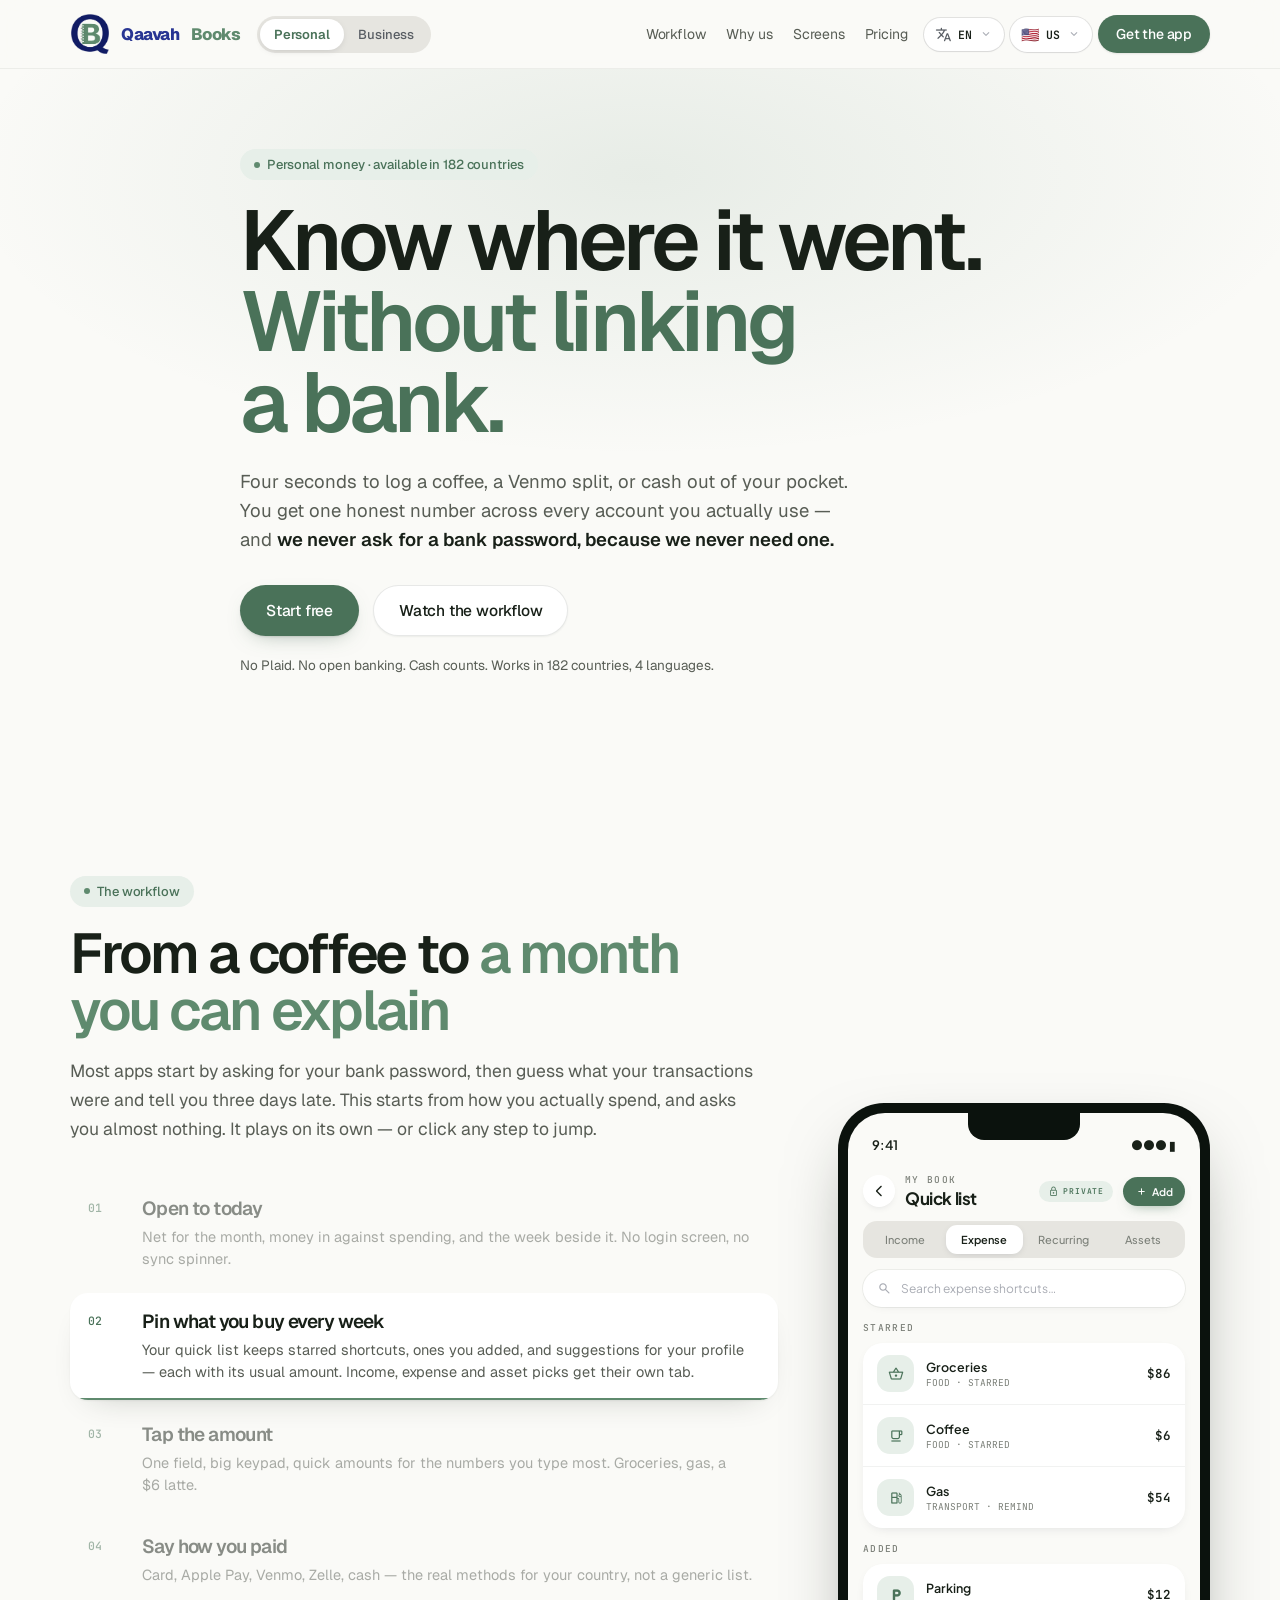
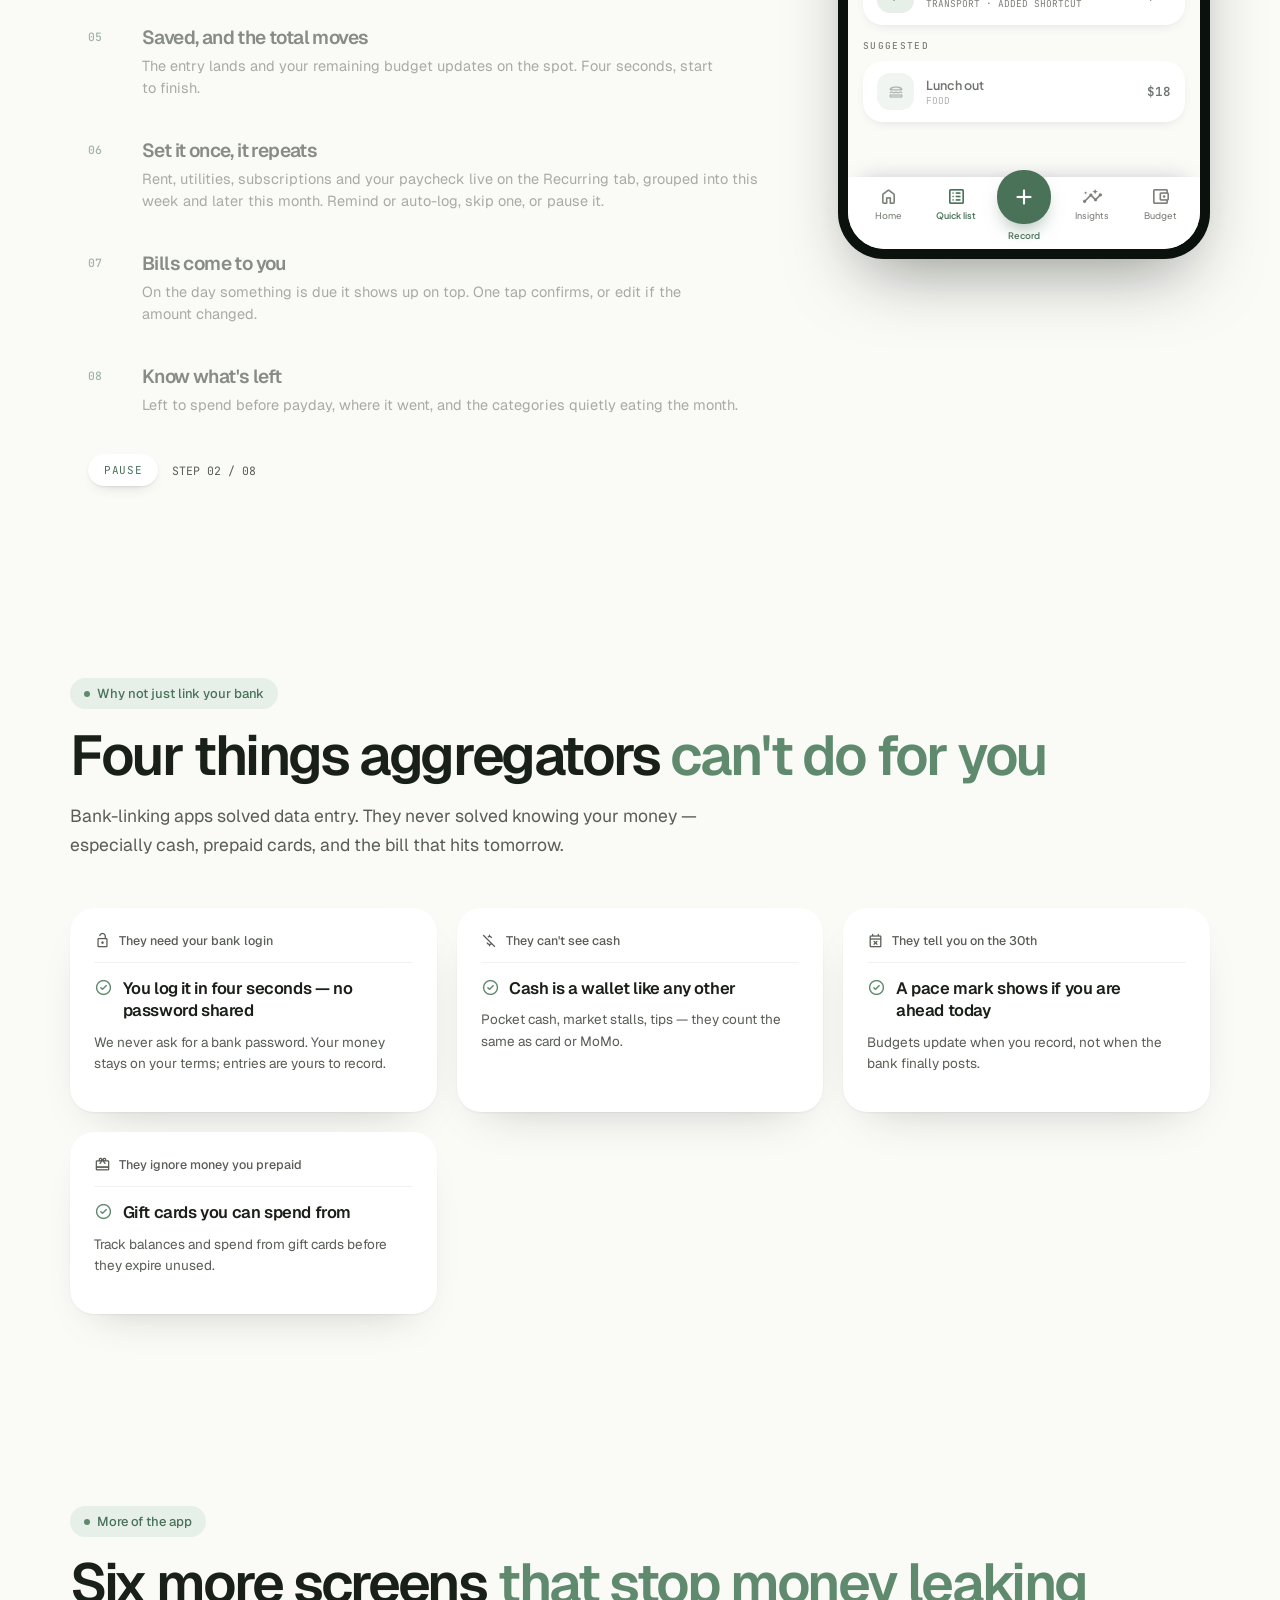
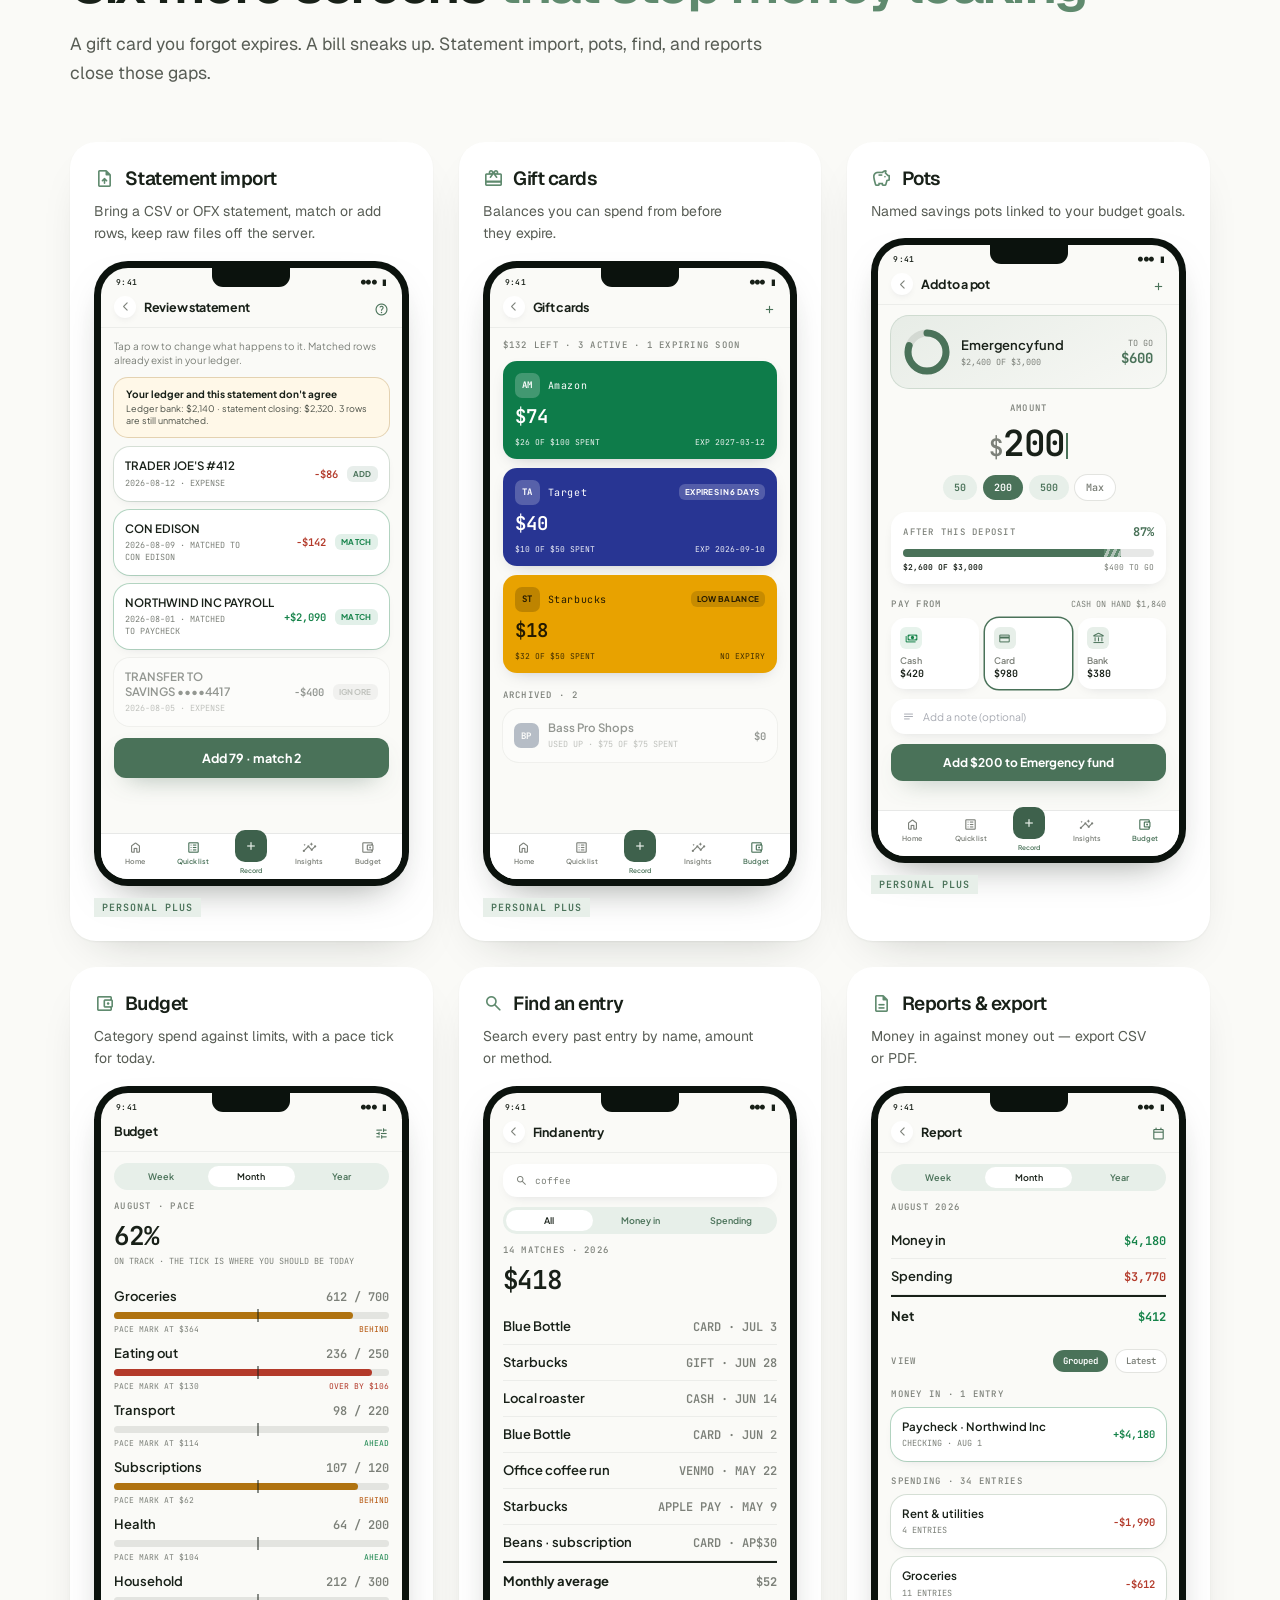
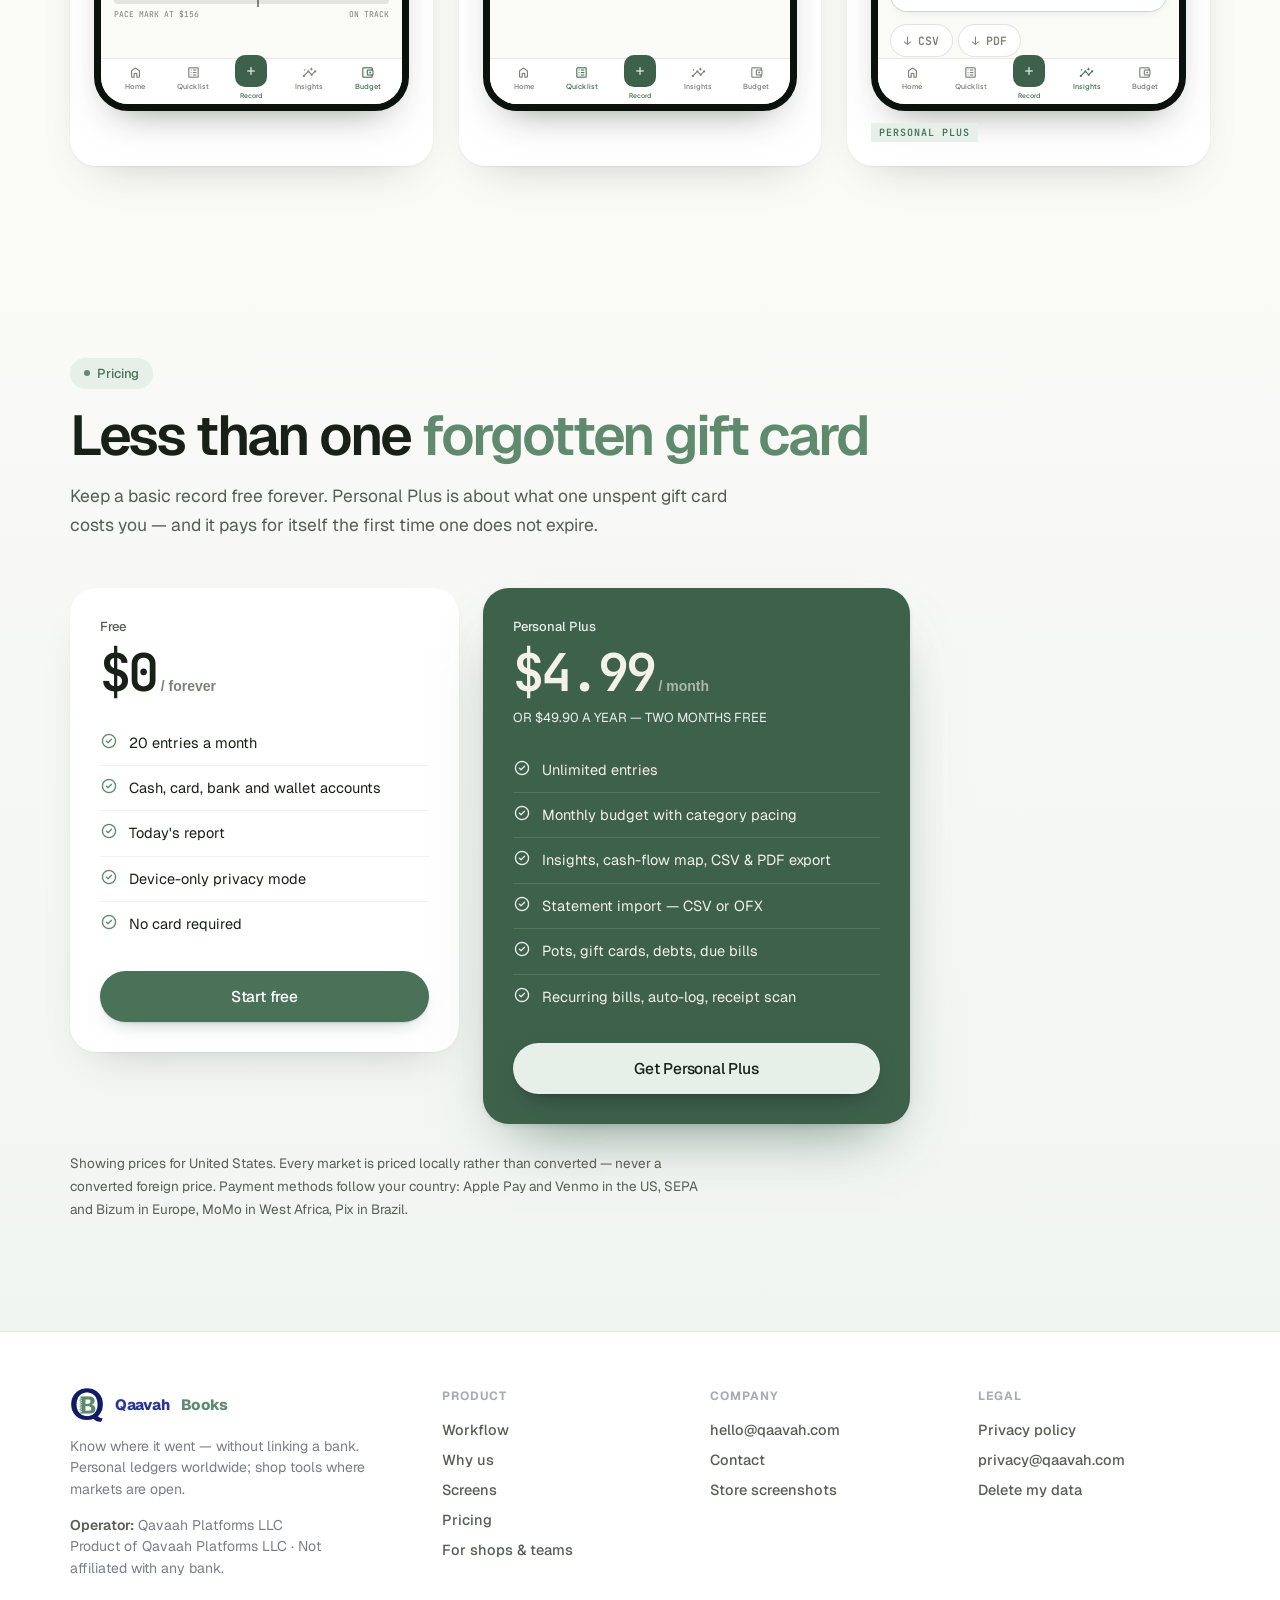
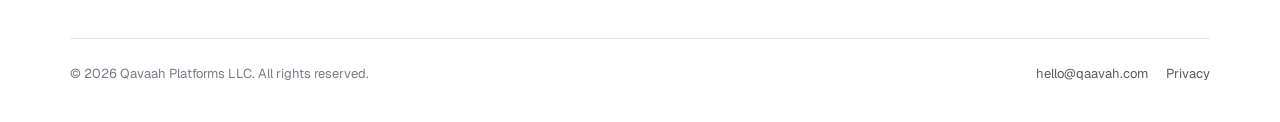
==== commit c7a846b8: "Fix mobile layout: keep lang/country on screen and stop horizontal overflow. Cluster nav tools, tigh" ====
--- a/index.html
+++ b/index.html
@@ -165,7 +165,7 @@
 @keyframes wide{from{transform:scaleX(.02)}to{transform:scaleX(1)}}
 .rb{transform-origin:left}
 /* screen gallery */
-.gal{display:grid;grid-template-columns:repeat(auto-fit,minmax(300px,1fr));gap:26px;margin-top:54px}
+.gal{display:grid;grid-template-columns:repeat(auto-fit,minmax(min(100%,280px),1fr));gap:26px;margin-top:54px}
 .gcell{background:#fff;border:none;border-radius:26px;padding:24px;box-shadow:0 1px 2px rgba(24,32,24,.05),0 20px 46px -28px rgba(24,32,24,.28)}
 .gcell .gt{font-size:19px;font-weight:600;letter-spacing:-.5px;display:flex;align-items:center;gap:10px}
 .gcell .gt .msr{font-size:21px;color:var(--sage)}
@@ -231,7 +231,7 @@
 .plus{display:inline-block;font-family:"JetBrains Mono",monospace;font-size:10px;font-weight:600;letter-spacing:.1em;text-transform:uppercase;background:var(--sageTint);color:var(--sageDeep);padding:3px 8px;margin-top:12px}
 /* pricing */
 .pricing{background:linear-gradient(180deg,var(--paper),#F1F5F2)}
-.edge{display:grid;grid-template-columns:repeat(auto-fit,minmax(300px,1fr));gap:20px;margin-top:48px}
+.edge{display:grid;grid-template-columns:repeat(auto-fit,minmax(min(100%,280px),1fr));gap:20px;margin-top:48px}
 .ecard{background:#fff;border-radius:24px;padding:24px;box-shadow:0 1px 2px rgba(24,32,24,.05),0 20px 46px -28px rgba(24,32,24,.28)}
 .ethem{font-size:12.5px;font-weight:500;color:#585D55;display:flex;align-items:center;gap:8px;padding-bottom:13px;border-bottom:1px solid var(--hair)}
 .ethem .msr{font-size:17px;color:#585D55}
@@ -271,7 +271,7 @@
 @media(max-width:900px){.foot{grid-template-columns:1fr 1fr;gap:28px}}
 @media(max-width:560px){.foot{grid-template-columns:1fr}}
 @media(prefers-reduced-motion:reduce){*{animation:none!important;transition:none!important}}
-@media(max-width:980px){.flowin,.plans{grid-template-columns:1fr}.phone{margin:0 auto}.nlinks{display:none}.navin>.btn{margin-left:auto}section{padding:70px 0}.gal{gap:18px}.gcell{max-width:460px;margin-inline:auto}}
+/* 980 handled in mobile block */
 
 .lane{display:flex;background:#E6E5E0;border-radius:999px;padding:3px}
 .ln{padding:8px 16px;border-radius:999px;font-size:13.5px;font-weight:500;color:#585D63;white-space:nowrap}
@@ -281,7 +281,6 @@
 .gate .msr{font-size:20px;color:#B45309;flex:0 0 auto;margin-top:1px}
 .gate p{margin:0;font-size:14px;line-height:1.6;color:#5C4A20}
 .gate b{color:#3D3110}
-@media(max-width:700px){.lane{display:none}}
 
 .lang{position:relative}
 .lang>summary{list-style:none;display:inline-flex;align-items:center;gap:7px;padding:9px 13px;border-radius:999px;background:#fff;font-size:13px;font-weight:500;cursor:pointer;box-shadow:0 0 0 1px rgba(21,22,34,.1),0 1px 2px rgba(21,22,34,.05)}
@@ -298,7 +297,6 @@
 .lopt .msr{font-size:17px;opacity:0;flex:0 0 auto}
 .lopt[aria-selected="true"] .msr{opacity:1}
 .lnote{font-size:11.5px;line-height:1.45;color:#585D63;padding:9px 11px 5px;margin:4px 0 0;border-top:1px solid rgba(21,22,34,.06)}
-@media(max-width:700px){.lang>summary .lbl{display:none}}
 
 .cmenu{max-height:320px;overflow:auto}
 .copt{display:flex;align-items:center;gap:10px;width:100%;border:none;background:none;font-family:inherit;font-size:14px;color:#15161A;padding:9px 11px;border-radius:11px;cursor:pointer;text-align:left}
@@ -320,8 +318,6 @@
 .lang>summary .chev{font-size:14px}
 .country>summary .lbl{letter-spacing:.06em}
 .navin>.btn.sm{flex:0 0 auto;margin-left:0}
-@media(max-width:1180px){.nlinks{display:none}}
-@media(max-width:640px){.lane{display:none}}
 
 .navmenu{display:none}
 .navmenu>summary{list-style:none;display:inline-flex;align-items:center;gap:6px;padding:8px 12px;border-radius:999px;background:#fff;font-size:12.5px;font-weight:500;cursor:pointer;box-shadow:0 0 0 1px rgba(21,22,34,.1),0 1px 2px rgba(21,22,34,.05)}
@@ -331,7 +327,60 @@
 .navmenu a{display:flex;align-items:center;gap:10px;padding:11px;border-radius:11px;font-size:14px;color:#15161A}
 .navmenu a:hover{background:#F1F1EE;color:#15161A}
 .navmenu a .msr{font-size:17px;color:#585D63}
-@media(max-width:1180px){.navmenu{display:block;margin-left:auto}}
+
+/* —— Mobile nav + overflow —— */
+.nav-tools{display:flex;align-items:center;gap:6px;flex:0 0 auto}
+@media(max-width:1180px){
+  .nlinks{display:none;margin-left:0}
+  .navmenu{display:block}
+  .nav-tools{margin-left:auto}
+  .navin{gap:10px;padding:10px 16px}
+}
+@media(max-width:980px){
+  .flowin,.plans,.spot{grid-template-columns:1fr}
+  .spot.flip .stxt{order:0}
+  .phone{margin:0 auto;width:min(340px,100%);height:auto;aspect-ratio:372/756;max-width:100%}
+  .screen{min-height:0}
+  section{padding:64px 0}
+  .gal{gap:18px}
+  .gcell{max-width:460px;margin-inline:auto}
+  .wrap{padding:0 18px}
+  .hero{padding:48px 0 56px}
+  h1{font-size:clamp(34px,9.2vw,52px);letter-spacing:-1.6px;line-height:1.05}
+  h1 em{letter-spacing:-1.6px}
+  h2{font-size:clamp(28px,7.2vw,42px);letter-spacing:-1.2px;line-height:1.08}
+  h2 em{letter-spacing:-1.2px}
+  .hlede,.slede{font-size:16px;max-width:100%}
+  .gate{max-width:100%}
+}
+@media(max-width:720px){
+  .lane{display:none}
+  .navin>.btn.sm,.nav-tools>.btn.sm{display:none}
+  .navmenu>summary{padding:8px;gap:0}
+  .navmenu>summary{font-size:0} /* hide "Menu" label */
+  .navmenu>summary .msr{font-size:20px}
+  .lang>summary{padding:8px;gap:4px}
+  .lang>summary .chev{display:none}
+  .lang>summary .lbl{display:none}
+  .country>summary .lbl{display:inline}
+  .country>summary{padding:8px 9px}
+  .brand{gap:8px;font-size:14.5px;min-width:0}
+  .brand img{width:30px;height:30px}
+  .lmenu{right:0;left:auto;min-width:min(220px,calc(100vw - 24px));max-width:calc(100vw - 20px)}
+  .navmenu .lmenu{right:0}
+  .cmenu{max-height:min(320px,60vh)}
+}
+@media(max-width:640px){
+  .navin{padding:10px 12px;gap:8px}
+  .wrap{padding:0 14px}
+  .hctas{flex-direction:column;align-items:stretch}
+  .hctas .btn{justify-content:center;width:100%}
+  .types{gap:6px}
+  .edge{grid-template-columns:1fr}
+  .hgrid{grid-template-columns:1fr}
+  .plans{grid-template-columns:1fr}
+}
+
 </style>
 </head>
 <body data-page="personal" id="layoutPersonal">
@@ -341,6 +390,7 @@
     <a class="brand" href="/"><img src="assets/logo-mark.png" alt="Qaavah Books"><b>Qaavah</b> <i>Books</i></a>
     <div class="lane"><a class="ln on" style="color:#4A7259" href="/">Personal</a><a class="ln" href="/business.html">Business</a></div>
     <div class="nlinks"><a href="#flow" data-pf="nav_workflow">Workflow</a><a href="#edge" data-pf="nav_why">Why us</a><a href="#screens" data-pf="nav_screens">Screens</a><a href="#pricing" data-pf="nav_pricing">Pricing</a></div>
+    <div class="nav-tools">
     <details class="lang navmenu">
       <summary><span class="msr">menu</span>Menu</summary>
       <div class="lmenu">
@@ -348,6 +398,7 @@
         <a href="#edge"><span class="msr">compare_arrows</span><span data-pf="nav_why">Why us</span></a>
         <a href="#screens"><span class="msr">apps</span><span data-pf="nav_screens">Screens</span></a>
         <a href="#pricing"><span class="msr">sell</span><span data-pf="nav_pricing">Pricing</span></a>
+        <a href="#pricing"><span class="msr">download</span><span data-pf="nav_get">Get the app</span></a>
       </div>
     </details>
     <details class="lang">
@@ -362,9 +413,10 @@
     </details>
     <details class="lang country">
       <summary><span class="flag" style="font-size:15px">🇺🇸</span><span class="lbl">US</span><span class="msr chev">expand_more</span></summary>
-      <div class="lmenu cmenu" role="listbox"><!-- filled by tour-site.js?v=13 --></div>
+      <div class="lmenu cmenu" role="listbox"><!-- filled by tour-site.js?v=14 --></div>
     </details>
     <a class="btn sm" href="#pricing" data-pf="nav_get">Get the app</a>
+    </div>
   </div>
 </nav>
 
@@ -886,11 +938,11 @@
 
 
 
-<script src="js/site-countries.js?v=12"></script>
-<script src="js/pf-localize.js?v=12"></script>
-<script src="js/site-i18n.js?v=12"></script>
-<script src="js/pf-i18n.js?v=12"></script>
-<script src="js/tour-site.js?v=13"></script>
+<script src="js/site-countries.js?v=14"></script>
+<script src="js/pf-localize.js?v=14"></script>
+<script src="js/site-i18n.js?v=14"></script>
+<script src="js/pf-i18n.js?v=14"></script>
+<script src="js/tour-site.js?v=14"></script>
 
 </body>
 </html>
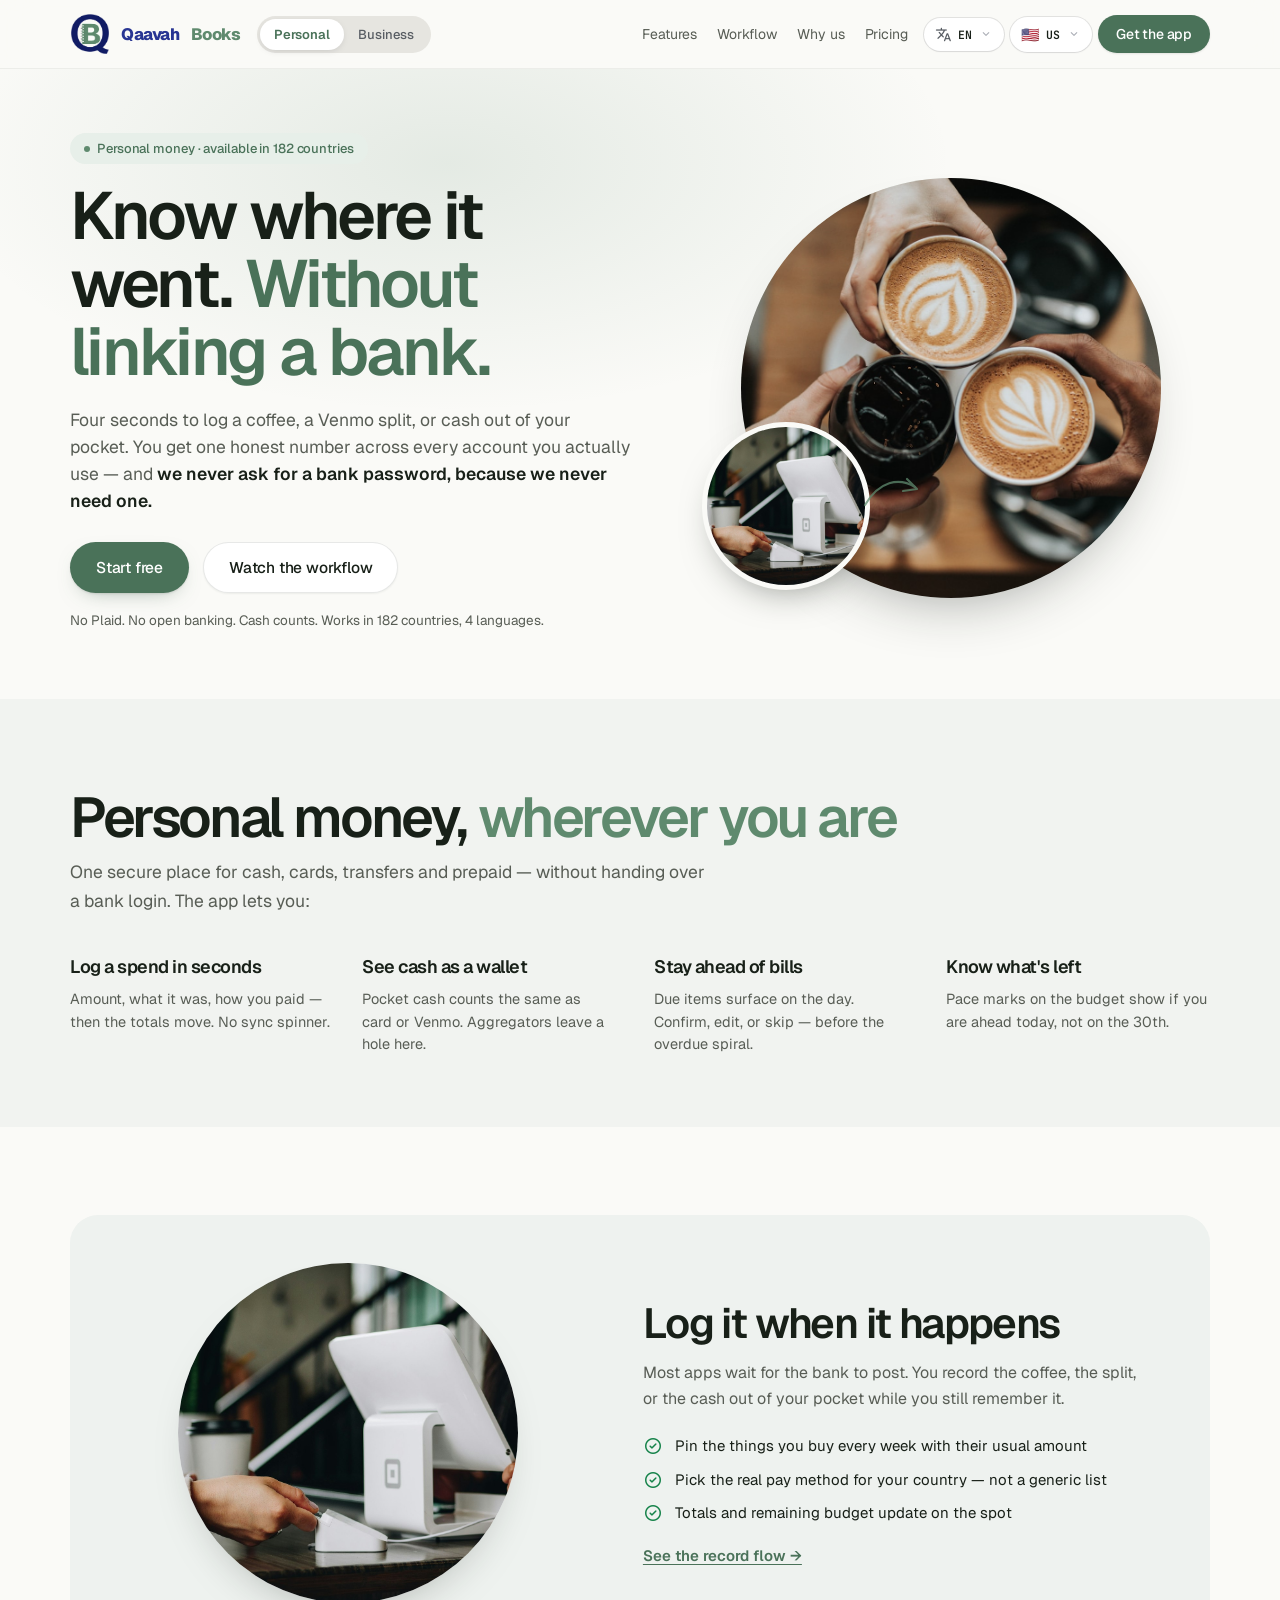
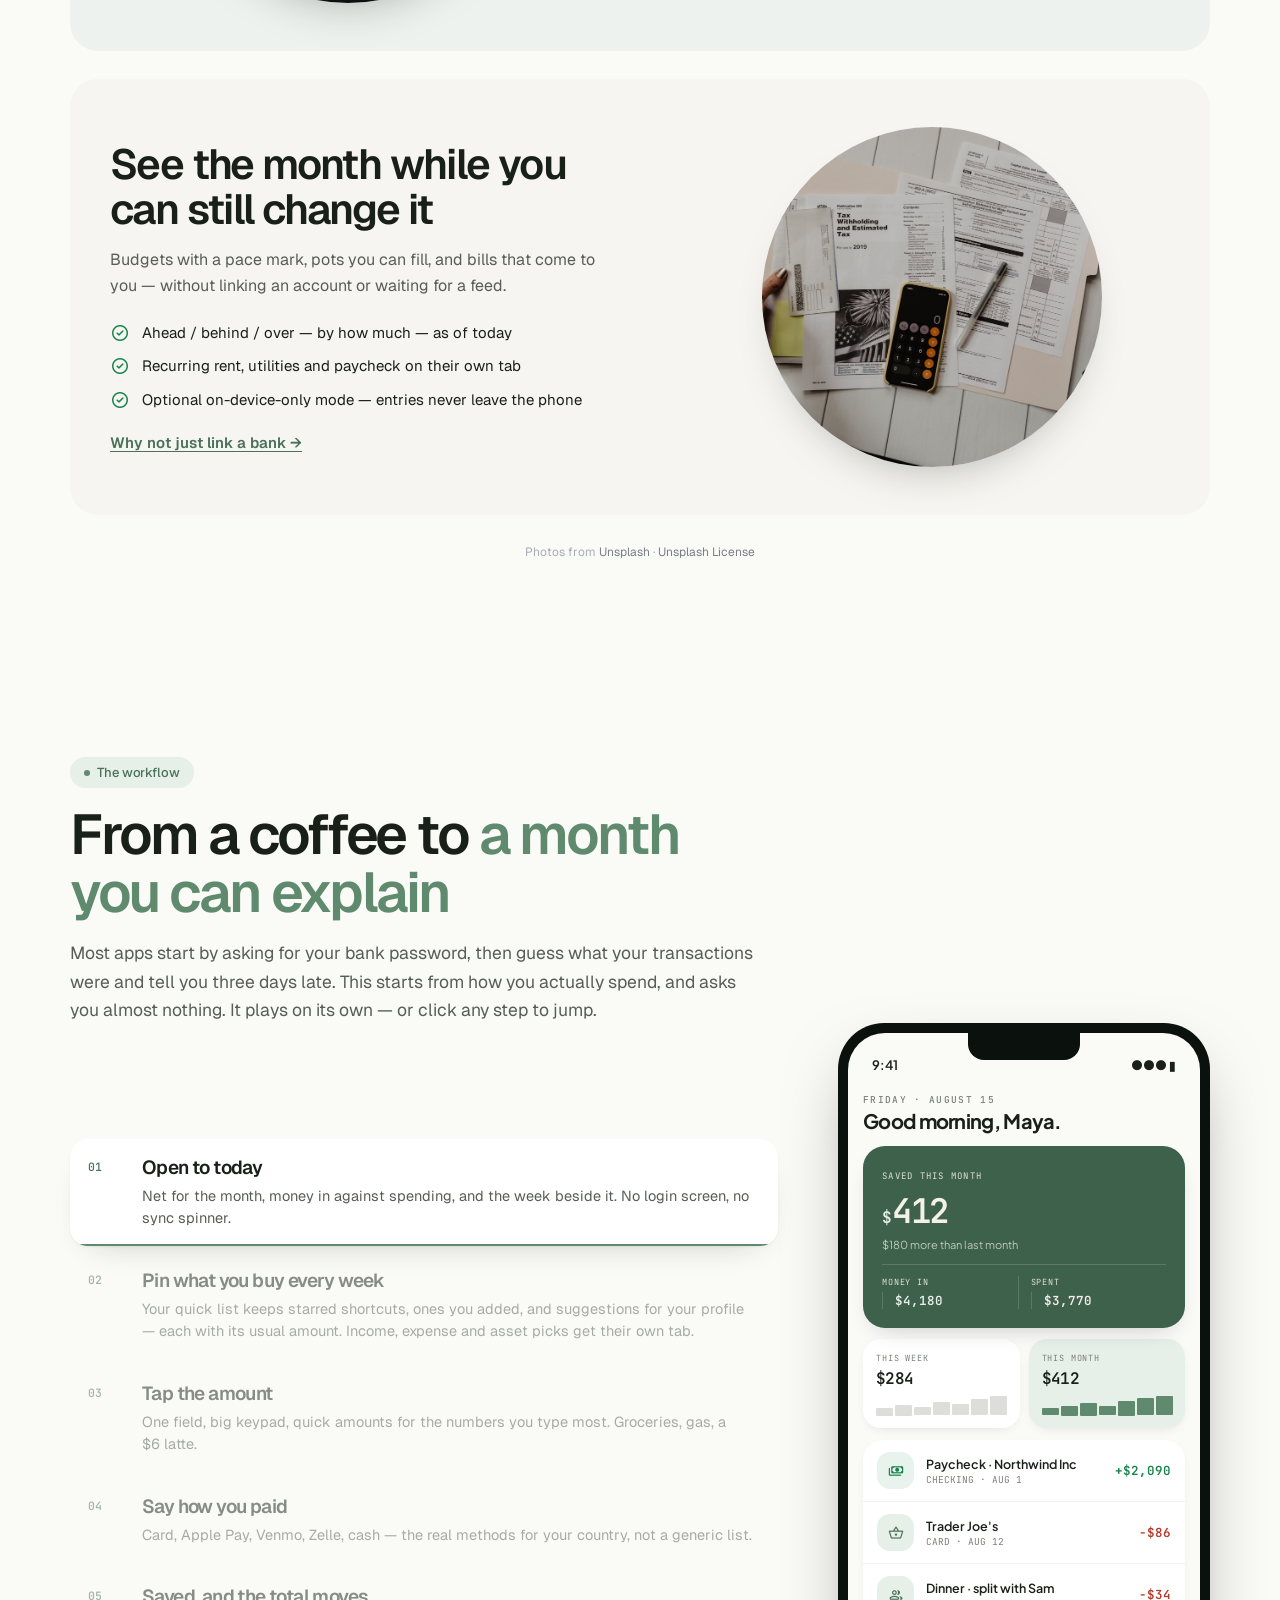
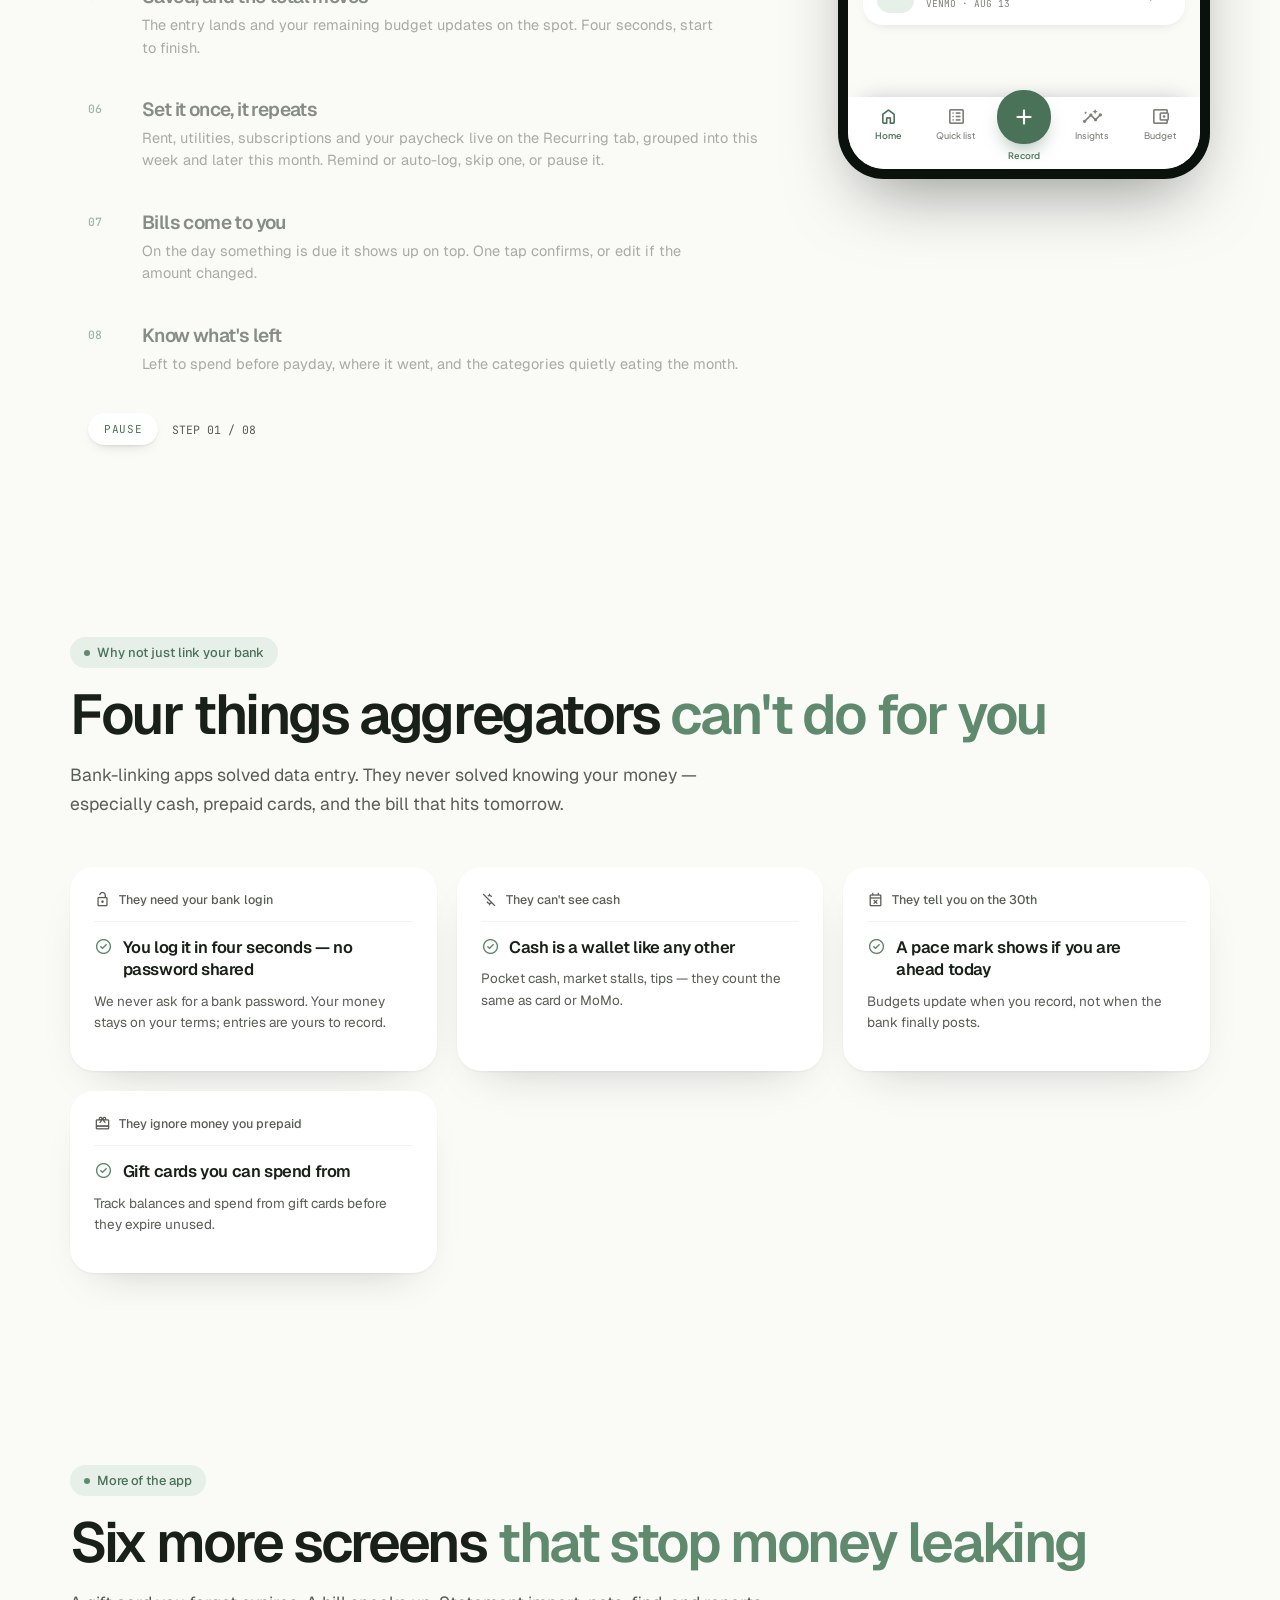
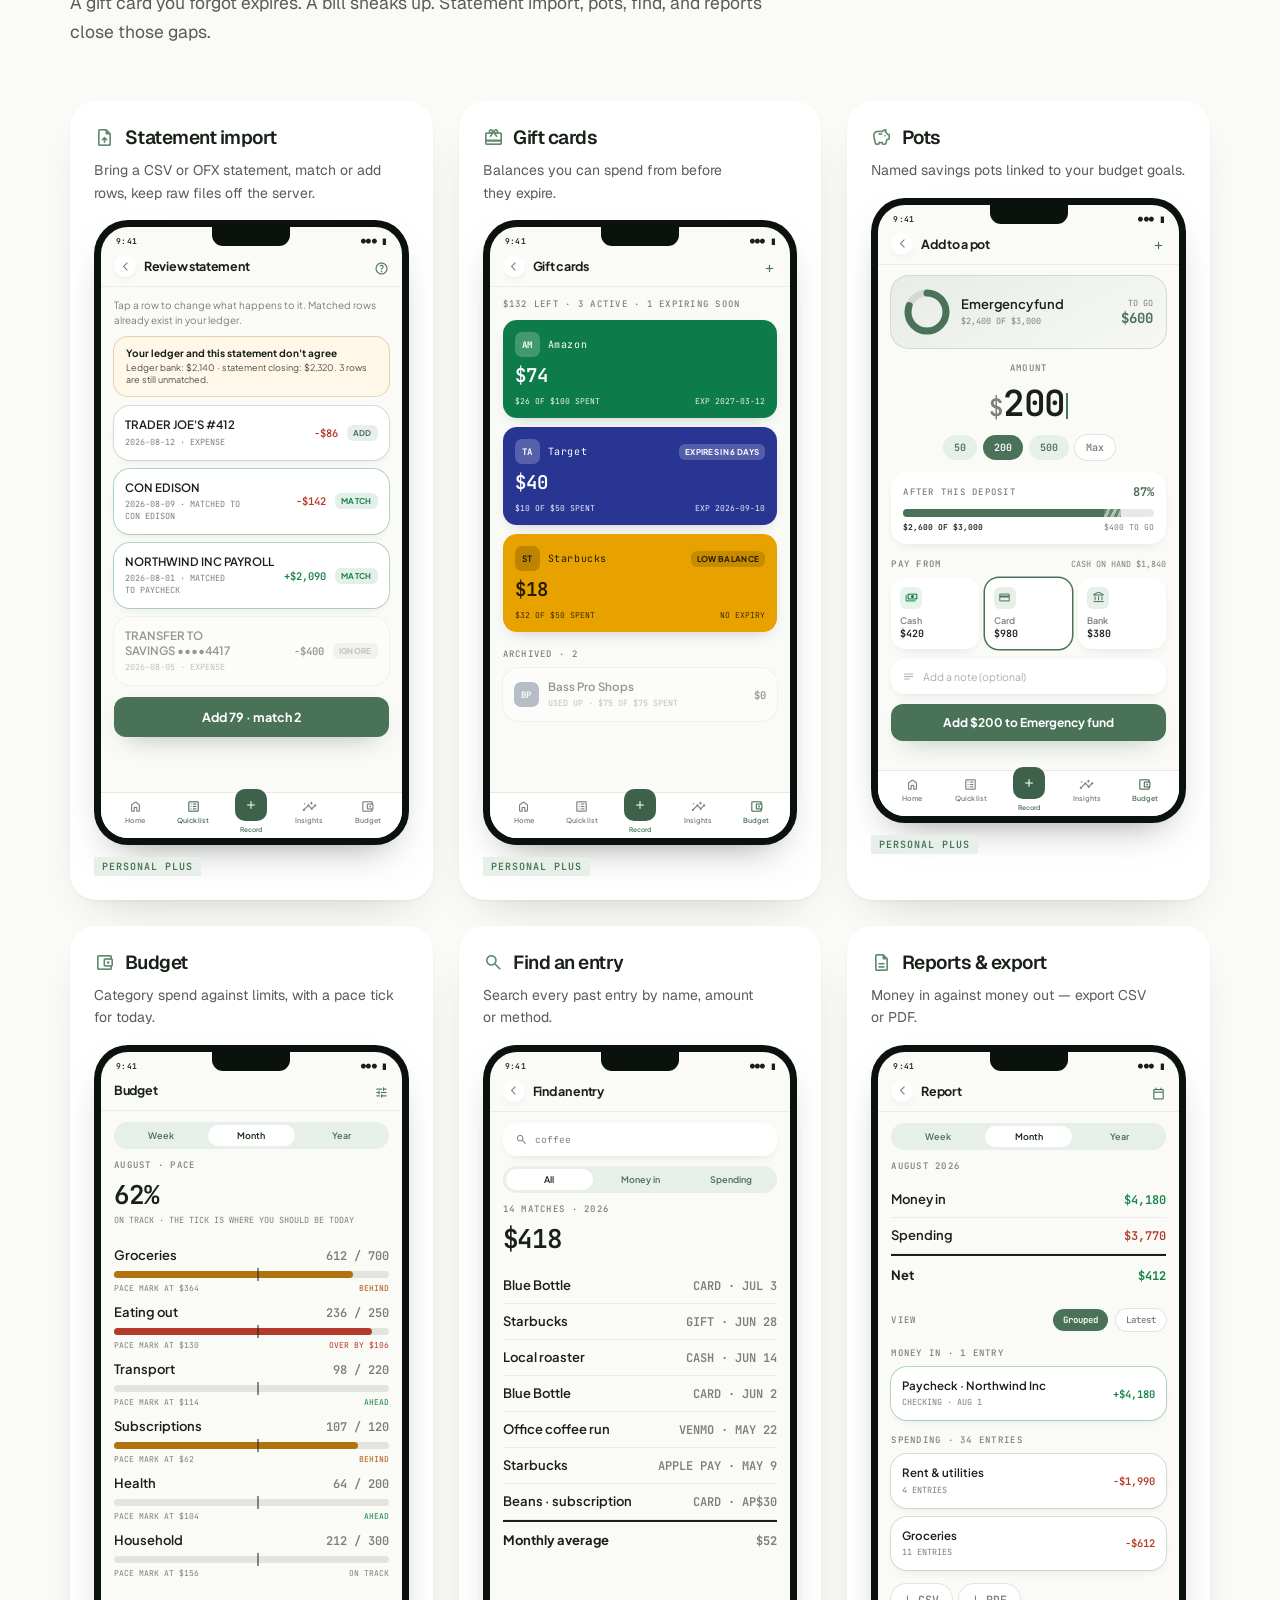
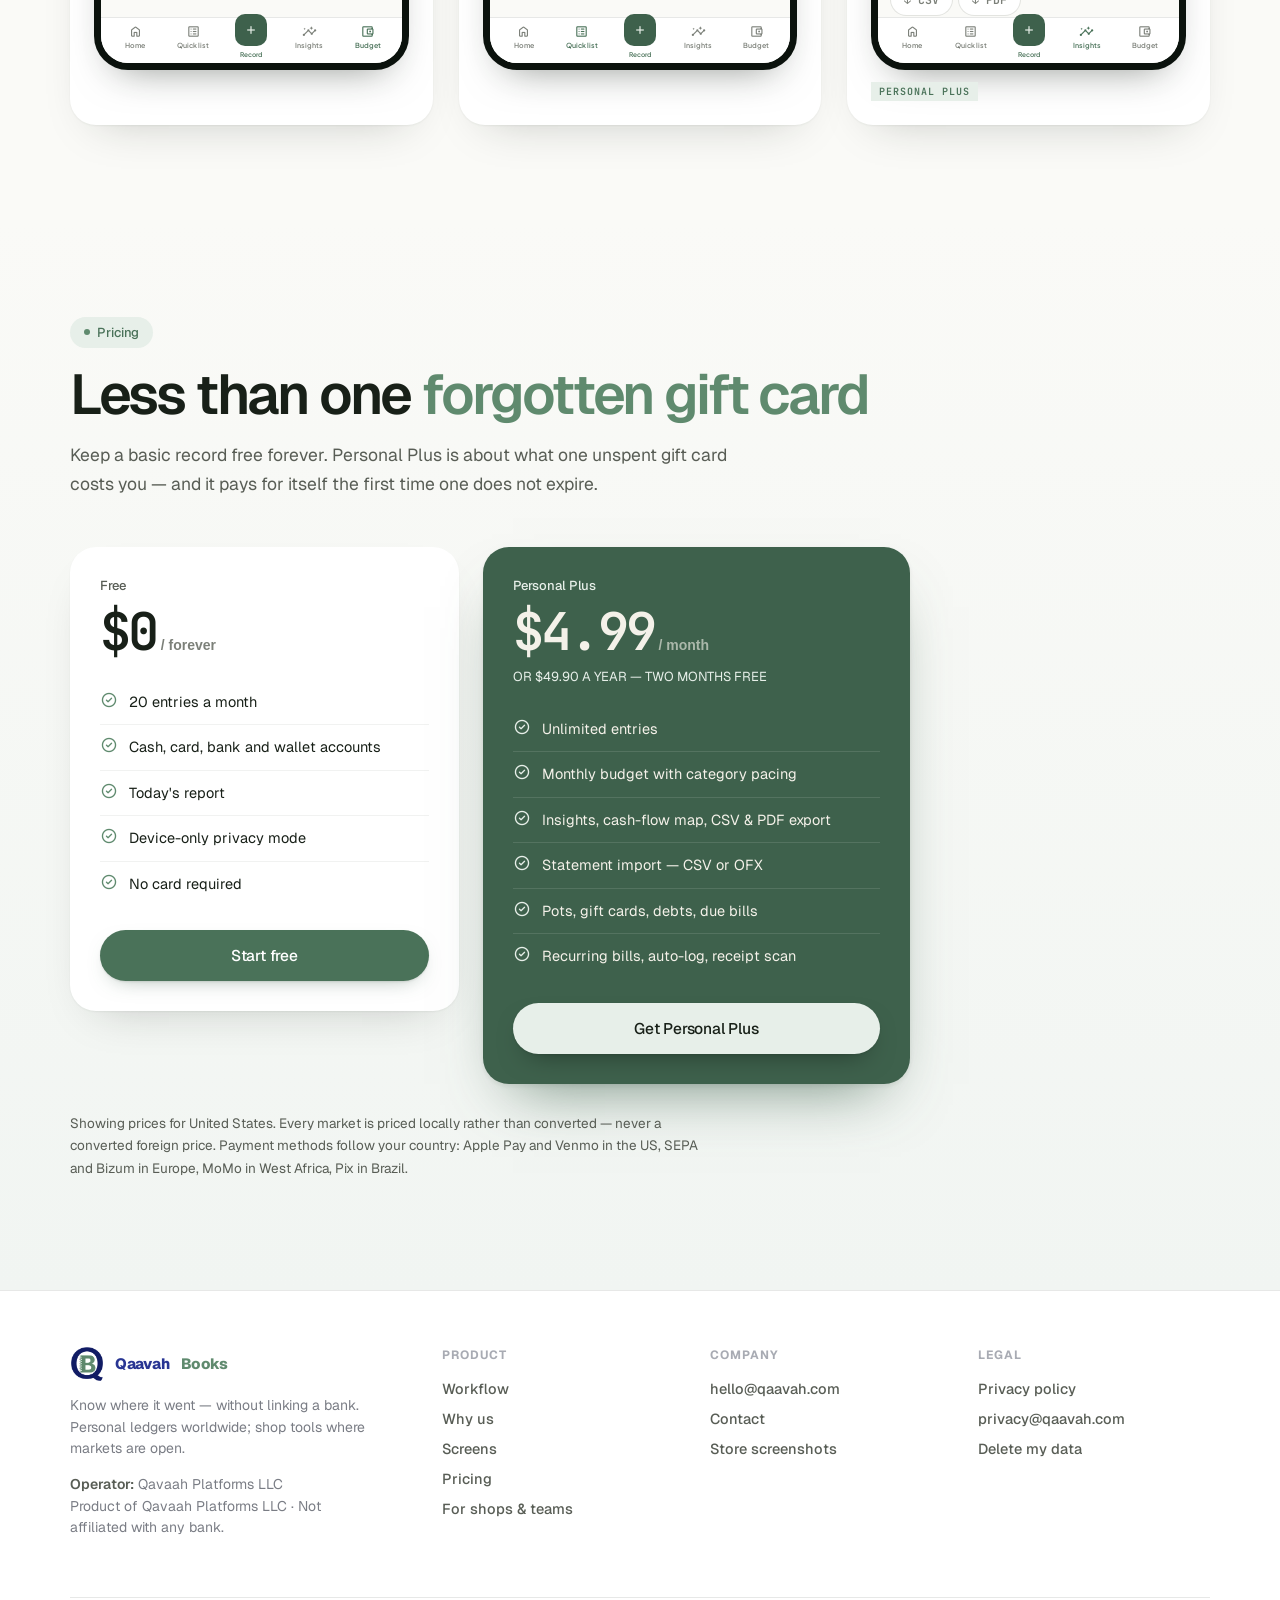
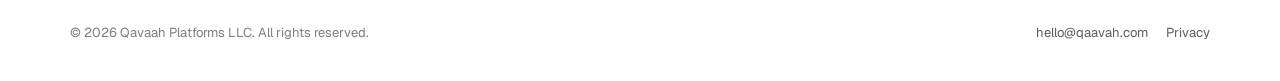
==== commit 249bf41b: "Reshape Personal/Business tours around lifestyle photos and Xero-style flow. Split hero, benefit gri" ====
--- a/index.html
+++ b/index.html
@@ -39,19 +39,13 @@
 .brand i{font-style:normal;font-weight:800;color:var(--sage)}
 .nlinks{display:flex;gap:26px;margin-left:auto;font-size:14px;font-weight:400;letter-spacing:-.1px}
 .nlinks a{color:#585D55}.nlinks a:hover{color:var(--ink)}
-/* hero */
-.hero{background:var(--paper);color:var(--ink);padding:80px 0 92px;position:relative;overflow:hidden}
-.hero::before{content:"";position:absolute;top:-30%;left:50%;transform:translateX(-50%);width:120%;height:90%;background:radial-gradient(ellipse at center,rgba(95,138,110,.12),transparent 62%);pointer-events:none}
-.hero .in{position:relative;max-width:860px}
-h1{font-size:clamp(44px,6.6vw,92px);font-weight:600;letter-spacing:-4px;line-height:.96;margin:20px 0 0}
-h1 em{font-style:normal;font-weight:600;color:var(--sageDeep);letter-spacing:-4px}
-.hlede{font-size:18.5px;line-height:1.55;color:#585D55;margin-top:24px;max-width:52ch}
-.hlede b{color:var(--ink);font-weight:600}
-.hctas{display:flex;gap:14px;margin-top:32px;flex-wrap:wrap}
-.hnote{font-size:13.5px;color:#585D55;margin-top:20px}
+/* hero — replaced by Xero-style block below */
 /* ── WORKFLOW ── */
 .flow{background:var(--paper)}
-.flowin{display:grid;grid-template-columns:1fr 372px;gap:60px;align-items:center}
+.flowin{display:grid;grid-template-columns:1fr 372px;grid-template-areas:"head phone" "body phone";gap:60px;align-items:start}
+.flow-head{grid-area:head}
+.flow-body{grid-area:body;min-width:0}
+.flowin > .phone{grid-area:phone;align-self:center}
 .steps{margin-top:36px;display:flex;flex-direction:column;gap:6px}
 .step{display:grid;grid-template-columns:38px 1fr;gap:16px;padding:16px 18px;border-radius:18px;cursor:pointer;position:relative;overflow:hidden;background:transparent;opacity:.5;transition:opacity .3s,background .3s}
 .step.on{background:#fff;box-shadow:0 1px 2px rgba(24,32,24,.05),0 14px 34px -22px rgba(24,32,24,.3)}
@@ -328,6 +322,94 @@
 .navmenu a:hover{background:#F1F1EE;color:#15161A}
 .navmenu a .msr{font-size:17px;color:#585D63}
 
+
+
+/* —— Xero-style marketing layout —— */
+.hero{background:var(--paper);color:var(--ink);padding:64px 0 56px;position:relative;overflow:hidden}
+.hero::before{content:"";position:absolute;top:-30%;left:35%;transform:translateX(-50%);width:90%;height:90%;background:radial-gradient(ellipse at center,rgba(95,138,110,.14),transparent 62%);pointer-events:none}
+.hero-grid{position:relative;display:grid;grid-template-columns:minmax(0,1.05fr) minmax(0,.95fr);gap:48px;align-items:center}
+.hero-copy{min-width:0;max-width:560px}
+.hero .tag{margin:0}
+h1{font-size:clamp(36px,5.2vw,68px);font-weight:600;letter-spacing:-2.8px;line-height:1.02;margin:18px 0 0}
+h1 em{font-style:normal;font-weight:600;color:var(--sageDeep);letter-spacing:-2.8px}
+.hlede{font-size:17.5px;line-height:1.55;color:#585D55;margin-top:20px;max-width:48ch}
+.hlede b{color:var(--ink);font-weight:600}
+.hctas{display:flex;gap:14px;margin-top:28px;flex-wrap:wrap}
+.hnote{font-size:13.5px;color:#585D55;margin-top:18px}
+.hero-visual{position:relative;min-height:min(52vw,460px);display:grid;place-items:center}
+.hv-ring{width:min(100%,420px);aspect-ratio:1;border-radius:50%;overflow:hidden;background:var(--sageTint);box-shadow:0 28px 60px -32px rgba(24,32,24,.45)}
+.hv-ring img{width:100%;height:100%;object-fit:cover;display:block;filter:saturate(.94) contrast(1.02)}
+.hv-inset{position:absolute;left:2%;bottom:6%;width:min(38%,168px);aspect-ratio:1;border-radius:50%;overflow:hidden;border:5px solid var(--paper);box-shadow:0 16px 36px -18px rgba(24,32,24,.5);background:#fff}
+.hv-inset img{width:100%;height:100%;object-fit:cover;display:block}
+.hv-arrow{position:absolute;left:32%;bottom:22%;width:72px;height:48px;pointer-events:none;color:var(--sage);opacity:.75}
+.hv-arrow svg{width:100%;height:100%}
+
+.lets{background:#F1F3F0;padding:72px 0}
+.lets .slede{margin-top:12px;max-width:54ch}
+.lets-grid{display:grid;grid-template-columns:repeat(4,minmax(0,1fr));gap:28px;margin-top:40px}
+.let h3{margin:0;font-size:18px;font-weight:600;letter-spacing:-.5px;line-height:1.25;color:var(--ink)}
+.let p{margin:10px 0 0;font-size:14.5px;line-height:1.55;color:#585D55}
+
+.zigs{padding:88px 0;background:var(--paper)}
+.zig{display:grid;grid-template-columns:minmax(0,.95fr) minmax(0,1.05fr);gap:56px;align-items:center;padding:48px 40px;border-radius:28px;background:#EEF2EF;margin:0 0 28px}
+.zig.flip{grid-template-columns:minmax(0,1.05fr) minmax(0,.95fr);background:#F6F5F1}
+.zig.flip .zig-vis{order:2}
+.zig.flip .zig-copy{order:1}
+.zig-vis{display:grid;place-items:center;position:relative;min-height:280px}
+.zig-circle{width:min(100%,340px);aspect-ratio:1;border-radius:50%;overflow:hidden;background:#fff;box-shadow:0 22px 48px -28px rgba(24,32,24,.4)}
+.zig-circle img{width:100%;height:100%;object-fit:cover;display:block}
+.zig-copy h2{font-size:clamp(28px,3.4vw,42px);letter-spacing:-1.6px;margin:0;line-height:1.08}
+.zig-copy .slede{margin-top:14px;font-size:16px;max-width:46ch}
+.checks{list-style:none;margin:22px 0 0;padding:0;display:flex;flex-direction:column;gap:12px}
+.checks li{display:grid;grid-template-columns:22px 1fr;gap:10px;align-items:start;font-size:15px;line-height:1.45;color:var(--ink)}
+.checks li .msr{font-size:20px;color:var(--income);margin-top:1px}
+.zig-link{display:inline-block;margin-top:22px;font-size:15px;font-weight:600;color:var(--sageDeep);text-decoration:underline;text-underline-offset:3px}
+.zig-link:hover{color:var(--ink)}
+.credit{font-size:12px;color:#A8ABB3;margin-top:8px;line-height:1.5;text-align:center}
+.credit a{color:#7A7D85}
+
+@media(max-width:980px){
+  .hero{padding:40px 0 36px}
+  .hero-grid{grid-template-columns:1fr;gap:28px}
+  .hero-copy{max-width:none;order:1}
+  .hero-visual{order:2;min-height:0;width:min(320px,78vw);margin:0 auto}
+  .hv-ring{width:100%}
+  .hv-inset{width:36%;left:0;bottom:4%}
+  .hv-arrow{display:none}
+  h1{font-size:clamp(32px,9vw,48px);letter-spacing:-2px}
+  .lets{padding:48px 0}
+  .lets-grid{grid-template-columns:1fr 1fr;gap:22px}
+  .zig{grid-template-columns:1fr;gap:24px;padding:28px 20px;margin-bottom:18px}
+  .zig.flip .zig-vis,.zig .zig-vis{order:1}
+  .zig.flip .zig-copy,.zig .zig-copy{order:2}
+  .zig-circle{width:min(100%,280px)}
+}
+@media(max-width:640px){
+  .lets-grid{grid-template-columns:1fr}
+  .hero-visual{width:min(280px,84vw)}
+}
+
+/* —— Mobile workflow —— */
+.flow-head{margin-bottom:0}
+.flow-body{min-width:0}
+@media(max-width:980px){
+  .flowin{display:flex;flex-direction:column;gap:22px;align-items:stretch}
+  .flow-head{order:1;grid-area:auto}
+  .flowin > .phone{order:2;grid-area:auto;margin:4px auto 8px;width:min(290px,82vw);height:auto;aspect-ratio:372/756;border-radius:36px;padding:8px;align-self:center}
+  .flowin > .phone .screen{border-radius:30px}
+  .flow-body{order:3;grid-area:auto}
+  .steps{margin-top:8px;gap:4px}
+  .step{padding:12px 14px;border-radius:14px;grid-template-columns:32px 1fr;gap:12px}
+  .step h4{font-size:16px;letter-spacing:-.4px}
+  .step:not(.on) p{display:none}
+  .step.on p{font-size:13.5px}
+  .flowctl{margin-top:14px;padding-left:8px;flex-wrap:wrap}
+}
+@media(max-width:640px){
+  .flowin > .phone{width:min(268px,78vw)}
+  .step .n{font-size:10.5px}
+}
+
 /* —— Mobile nav + overflow —— */
 .nav-tools{display:flex;align-items:center;gap:6px;flex:0 0 auto}
 @media(max-width:1180px){
@@ -389,14 +471,14 @@
   <div class="navin">
     <a class="brand" href="/"><img src="assets/logo-mark.png" alt="Qaavah Books"><b>Qaavah</b> <i>Books</i></a>
     <div class="lane"><a class="ln on" style="color:#4A7259" href="/">Personal</a><a class="ln" href="/business.html">Business</a></div>
-    <div class="nlinks"><a href="#flow" data-pf="nav_workflow">Workflow</a><a href="#edge" data-pf="nav_why">Why us</a><a href="#screens" data-pf="nav_screens">Screens</a><a href="#pricing" data-pf="nav_pricing">Pricing</a></div>
+    <div class="nlinks"><a href="#lets" data-pf="nav_features">Features</a><a href="#flow" data-pf="nav_workflow">Workflow</a><a href="#edge" data-pf="nav_why">Why us</a><a href="#pricing" data-pf="nav_pricing">Pricing</a></div>
     <div class="nav-tools">
     <details class="lang navmenu">
       <summary><span class="msr">menu</span>Menu</summary>
       <div class="lmenu">
+        <a href="#lets"><span class="msr">apps</span><span data-pf="nav_features">Features</span></a>
         <a href="#flow"><span class="msr">play_circle</span><span data-pf="nav_workflow">Workflow</span></a>
         <a href="#edge"><span class="msr">compare_arrows</span><span data-pf="nav_why">Why us</span></a>
-        <a href="#screens"><span class="msr">apps</span><span data-pf="nav_screens">Screens</span></a>
         <a href="#pricing"><span class="msr">sell</span><span data-pf="nav_pricing">Pricing</span></a>
         <a href="#pricing"><span class="msr">download</span><span data-pf="nav_get">Get the app</span></a>
       </div>
@@ -413,7 +495,7 @@
     </details>
     <details class="lang country">
       <summary><span class="flag" style="font-size:15px">🇺🇸</span><span class="lbl">US</span><span class="msr chev">expand_more</span></summary>
-      <div class="lmenu cmenu" role="listbox"><!-- filled by tour-site.js?v=14 --></div>
+      <div class="lmenu cmenu" role="listbox"><!-- filled by tour-site.js?v=17 --></div>
     </details>
     <a class="btn sm" href="#pricing" data-pf="nav_get">Get the app</a>
     </div>
@@ -421,35 +503,77 @@
 </nav>
 
 <header class="hero">
-  <div class="wrap in">
-    <div class="tag" id="pfHeroTag" data-pf="hero_tag">Personal money · available in 182 countries</div>
-    <h1 id="pfHeroH1" data-pf="hero_h1">Know where it went. <em>Without linking a bank.</em></h1>
-    <p class="hlede" data-pf="hero_lede">Four seconds to log a coffee, <span data-chrome="peer">a Venmo split</span>, or cash out of your pocket. You get one honest number across every account you actually use — and <b>we never ask for a bank password, because we never need one.</b></p>
-    <div class="hctas">
-      <a class="btn" href="#pricing" data-pf="hero_cta_start">Start free</a>
-      <a class="btn line" href="#flow" data-pf="hero_cta_flow">Watch the workflow</a>
+  <div class="wrap hero-grid">
+    <div class="hero-copy">
+      <div class="tag" id="pfHeroTag" data-pf="hero_tag">Personal money · available in 182 countries</div>
+      <h1 id="pfHeroH1" data-pf="hero_h1">Know where it went. <em>Without linking a bank.</em></h1>
+      <p class="hlede" data-pf="hero_lede">Four seconds to log a coffee, <span data-chrome="peer">a Venmo split</span>, or cash out of your pocket. You get one honest number across every account you actually use — and <b>we never ask for a bank password, because we never need one.</b></p>
+      <div class="hctas">
+        <a class="btn" href="#pricing" data-pf="hero_cta_start">Start free</a>
+        <a class="btn line" href="#flow" data-pf="hero_cta_flow">Watch the workflow</a>
+      </div>
+      <p class="hnote" data-chrome="note" data-pf="hero_note">No Plaid. No open banking. Cash counts. Works in 182 countries, 4 languages.</p>
     </div>
-    <p class="hnote" data-chrome="note" data-pf="hero_note">No Plaid. No open banking. Cash counts. Works in 182 countries, 4 languages.</p>
+    <div class="hero-visual" aria-label="Everyday money in context">
+      <div class="hv-ring"><img src="assets/photos/pf-coffee.jpg" alt="Friends toasting coffee — an everyday spend" width="840" height="840" loading="eager" decoding="async"></div>
+      <div class="hv-inset"><img src="assets/photos/pf-phone.jpg" alt="Paying how you actually pay" width="336" height="336" loading="eager" decoding="async"></div>
+      <div class="hv-arrow" aria-hidden="true"><svg viewBox="0 0 72 48" fill="none" xmlns="http://www.w3.org/2000/svg"><path d="M8 36C22 12 42 8 58 18" stroke="currentColor" stroke-width="2.2" stroke-linecap="round"/><path d="M50 10l10 10-14 2" stroke="currentColor" stroke-width="2.2" stroke-linecap="round" stroke-linejoin="round"/></svg></div>
+    </div>
   </div>
 </header>
 
+<section class="lets" id="lets" aria-label="What you can do">
+  <div class="wrap">
+    <h2 id="pfLetsH2" data-pf="lets_h2">Personal money, <em>wherever you are</em></h2>
+    <p class="slede" data-pf="lets_lede">One secure place for cash, cards, transfers and prepaid — without handing over a bank login. The app lets you:</p>
+    <div class="lets-grid">
+      <div class="let"><h3 data-pf="let1_h">Log a spend in seconds</h3><p data-pf="let1_p">Amount, what it was, how you paid — then the totals move. No sync spinner.</p></div>
+      <div class="let"><h3 data-pf="let2_h">See cash as a wallet</h3><p data-pf="let2_p">Pocket cash counts the same as card or <span data-chrome="peer">Venmo</span>. Aggregators leave a hole here.</p></div>
+      <div class="let"><h3 data-pf="let3_h">Stay ahead of bills</h3><p data-pf="let3_p">Due items surface on the day. Confirm, edit, or skip — before the overdue spiral.</p></div>
+      <div class="let"><h3 data-pf="let4_h">Know what’s left</h3><p data-pf="let4_p">Pace marks on the budget show if you are ahead today, not on the 30th.</p></div>
+    </div>
+  </div>
+</section>
+
+<section class="zigs" id="features" aria-label="How it fits real life">
+  <div class="wrap">
+    <article class="zig">
+      <div class="zig-vis"><div class="zig-circle"><img src="assets/photos/pf-phone.jpg" alt="Paying at a counter" width="680" height="680" loading="lazy" decoding="async"></div></div>
+      <div class="zig-copy">
+        <h2 data-pf="zig1_h">Log it when it happens</h2>
+        <p class="slede" data-pf="zig1_p">Most apps wait for the bank to post. You record the coffee, the split, or the cash out of your pocket while you still remember it.</p>
+        <ul class="checks">
+          <li><span class="msr">check_circle</span><span data-pf="zig1_c1">Pin the things you buy every week with their usual amount</span></li>
+          <li><span class="msr">check_circle</span><span data-pf="zig1_c2">Pick the real pay method for your country — not a generic list</span></li>
+          <li><span class="msr">check_circle</span><span data-pf="zig1_c3">Totals and remaining budget update on the spot</span></li>
+        </ul>
+        <a class="zig-link" href="#flow" data-pf="zig1_link">See the record flow →</a>
+      </div>
+    </article>
+    <article class="zig flip">
+      <div class="zig-vis"><div class="zig-circle"><img src="assets/photos/pf-budget.jpg" alt="Planning money with phone and papers" width="680" height="680" loading="lazy" decoding="async"></div></div>
+      <div class="zig-copy">
+        <h2 data-pf="zig2_h">See the month while you can still change it</h2>
+        <p class="slede" data-pf="zig2_p">Budgets with a pace mark, pots you can fill, and bills that come to you — without linking an account or waiting for a feed.</p>
+        <ul class="checks">
+          <li><span class="msr">check_circle</span><span data-pf="zig2_c1">Ahead / behind / over — by how much — as of today</span></li>
+          <li><span class="msr">check_circle</span><span data-pf="zig2_c2">Recurring rent, utilities and paycheck on their own tab</span></li>
+          <li><span class="msr">check_circle</span><span data-pf="zig2_c3">Optional on-device-only mode — entries never leave the phone</span></li>
+        </ul>
+        <a class="zig-link" href="#edge" data-pf="zig2_link">Why not just link a bank →</a>
+      </div>
+    </article>
+    <p class="credit">Photos from <a href="https://unsplash.com" rel="noopener noreferrer" target="_blank">Unsplash</a> · <a href="https://unsplash.com/license" rel="noopener noreferrer" target="_blank">Unsplash License</a></p>
+  </div>
+</section>
+
+
 <section class="flow" id="flow">
   <div class="wrap flowin">
-    <div>
+    <div class="flow-head">
       <div class="tag" data-pf="flow_tag">The workflow</div>
       <h2 id="pfFlowH2" data-pf="flow_h2">From a coffee to <em>a month you can explain</em></h2>
       <p class="slede" data-pf="flow_lede">Most apps start by asking for your bank password, then guess what your transactions were and tell you three days late. This starts from how you actually spend, and asks you almost nothing. It plays on its own — or click any step to jump.</p>
-      <div class="steps" id="steps">
-        <div class="step on" data-i="0"><div class="n">01</div><div><h4 data-pf="flow_s1_h">Open to today</h4><p data-pf="flow_s1_p">Net for the month, money in against spending, and the week beside it. No login screen, no sync spinner.</p></div><div class="bar"></div></div>
-        <div class="step" data-i="1"><div class="n">02</div><div><h4 data-pf="flow_s2_h">Pin what you buy every week</h4><p data-pf="flow_s2_p">Your quick list keeps starred shortcuts, ones you added, and suggestions for your profile — each with its usual amount. Income, expense and asset picks get their own tab.</p></div><div class="bar"></div></div>
-        <div class="step" data-i="2"><div class="n">03</div><div><h4 data-pf="flow_s3_h">Tap the amount</h4><p data-chrome="step_amount" data-pf="flow_s3_p">One field, big keypad, quick amounts for the numbers you type most. Groceries, gas, a latte.</p></div><div class="bar"></div></div>
-        <div class="step" data-i="3"><div class="n">04</div><div><h4 data-pf="flow_s4_h">Say how you paid</h4><p data-chrome="step_pay" data-pf="flow_s4_p">Card, Apple Pay, Venmo, Zelle, cash — the real methods for your country, not a generic list.</p></div><div class="bar"></div></div>
-        <div class="step" data-i="4"><div class="n">05</div><div><h4 data-pf="flow_s5_h">Saved, and the total moves</h4><p data-pf="flow_s5_p">The entry lands and your remaining budget updates on the spot. Four seconds, start to finish.</p></div><div class="bar"></div></div>
-        <div class="step" data-i="5"><div class="n">06</div><div><h4 data-pf="flow_s6_h">Set it once, it repeats</h4><p data-pf="flow_s6_p">Rent, utilities, subscriptions and your paycheck live on the Recurring tab, grouped into this week and later this month. Remind or auto-log, skip one, or pause it.</p></div><div class="bar"></div></div>
-        <div class="step" data-i="6"><div class="n">07</div><div><h4 data-pf="flow_s7_h">Bills come to you</h4><p data-pf="flow_s7_p">On the day something is due it shows up on top. One tap confirms, or edit if the amount changed.</p></div><div class="bar"></div></div>
-        <div class="step" data-i="7"><div class="n">08</div><div><h4 data-pf="flow_s8_h">Know what's left</h4><p data-pf="flow_s8_p">Left to spend before payday, where it went, and the categories quietly eating the month.</p></div><div class="bar"></div></div>
-      </div>
-      <div class="flowctl"><button id="pp" data-pf-pause data-pause="Pause" data-play="Play">Pause</button><span id="cnt" class="mono" data-step="STEP">STEP 01 / 08</span></div>
     </div>
 
     <div class="phone"><div class="screen" id="screen">
@@ -634,8 +758,23 @@
         <div class="ptab"><div class="pt"><span class="msr">home</span>Home</div><div class="pt"><span class="msr">list_alt</span>Quick list</div><div class="pt"><div class="pfab"><span class="msr">add</span></div><div class="pfl">Record</div></div><div class="pt on"><span class="msr">insights</span>Insights</div><div class="pt"><span class="msr">account_balance_wallet</span>Budget</div></div>
       </div>
     </div></div>
+
+    <div class="flow-body">
+      <div class="steps" id="steps">
+        <div class="step on" data-i="0"><div class="n">01</div><div><h4 data-pf="flow_s1_h">Open to today</h4><p data-pf="flow_s1_p">Net for the month, money in against spending, and the week beside it. No login screen, no sync spinner.</p></div><div class="bar"></div></div>
+        <div class="step" data-i="1"><div class="n">02</div><div><h4 data-pf="flow_s2_h">Pin what you buy every week</h4><p data-pf="flow_s2_p">Your quick list keeps starred shortcuts, ones you added, and suggestions for your profile — each with its usual amount. Income, expense and asset picks get their own tab.</p></div><div class="bar"></div></div>
+        <div class="step" data-i="2"><div class="n">03</div><div><h4 data-pf="flow_s3_h">Tap the amount</h4><p data-chrome="step_amount" data-pf="flow_s3_p">One field, big keypad, quick amounts for the numbers you type most. Groceries, gas, a latte.</p></div><div class="bar"></div></div>
+        <div class="step" data-i="3"><div class="n">04</div><div><h4 data-pf="flow_s4_h">Say how you paid</h4><p data-chrome="step_pay" data-pf="flow_s4_p">Card, Apple Pay, Venmo, Zelle, cash — the real methods for your country, not a generic list.</p></div><div class="bar"></div></div>
+        <div class="step" data-i="4"><div class="n">05</div><div><h4 data-pf="flow_s5_h">Saved, and the total moves</h4><p data-pf="flow_s5_p">The entry lands and your remaining budget updates on the spot. Four seconds, start to finish.</p></div><div class="bar"></div></div>
+        <div class="step" data-i="5"><div class="n">06</div><div><h4 data-pf="flow_s6_h">Set it once, it repeats</h4><p data-pf="flow_s6_p">Rent, utilities, subscriptions and your paycheck live on the Recurring tab, grouped into this week and later this month. Remind or auto-log, skip one, or pause it.</p></div><div class="bar"></div></div>
+        <div class="step" data-i="6"><div class="n">07</div><div><h4 data-pf="flow_s7_h">Bills come to you</h4><p data-pf="flow_s7_p">On the day something is due it shows up on top. One tap confirms, or edit if the amount changed.</p></div><div class="bar"></div></div>
+        <div class="step" data-i="7"><div class="n">08</div><div><h4 data-pf="flow_s8_h">Know what's left</h4><p data-pf="flow_s8_p">Left to spend before payday, where it went, and the categories quietly eating the month.</p></div><div class="bar"></div></div>
+      </div>
+      <div class="flowctl"><button id="pp" data-pf-pause data-pause="Pause" data-play="Play">Pause</button><span id="cnt" class="mono" data-step="STEP">STEP 01 / 08</span></div>
+    </div>
   </div>
 </section>
+
 
 <section id="edge">
   <div class="wrap">
@@ -938,11 +1077,11 @@
 
 
 
-<script src="js/site-countries.js?v=14"></script>
-<script src="js/pf-localize.js?v=14"></script>
-<script src="js/site-i18n.js?v=14"></script>
-<script src="js/pf-i18n.js?v=14"></script>
-<script src="js/tour-site.js?v=14"></script>
+<script src="js/site-countries.js?v=17"></script>
+<script src="js/pf-localize.js?v=17"></script>
+<script src="js/site-i18n.js?v=17"></script>
+<script src="js/pf-i18n.js?v=17"></script>
+<script src="js/tour-site.js?v=17"></script>
 
 </body>
 </html>
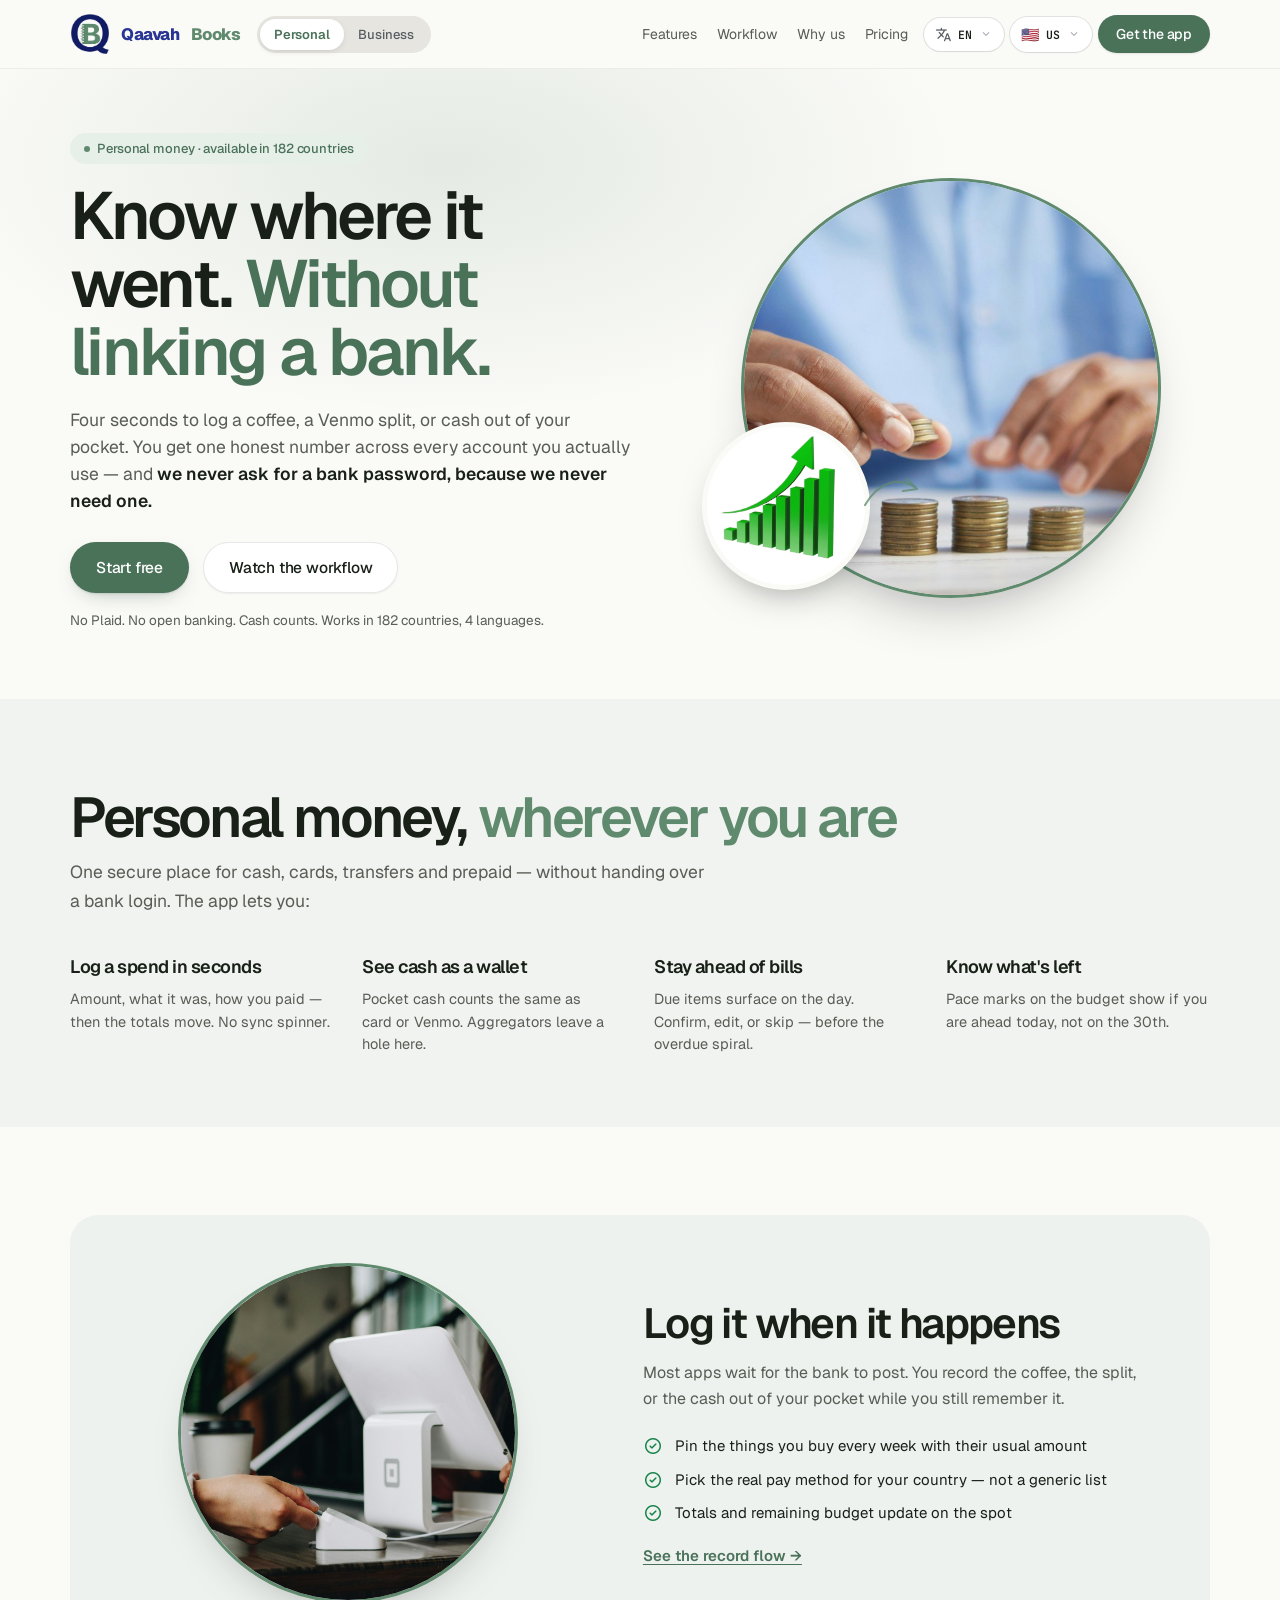
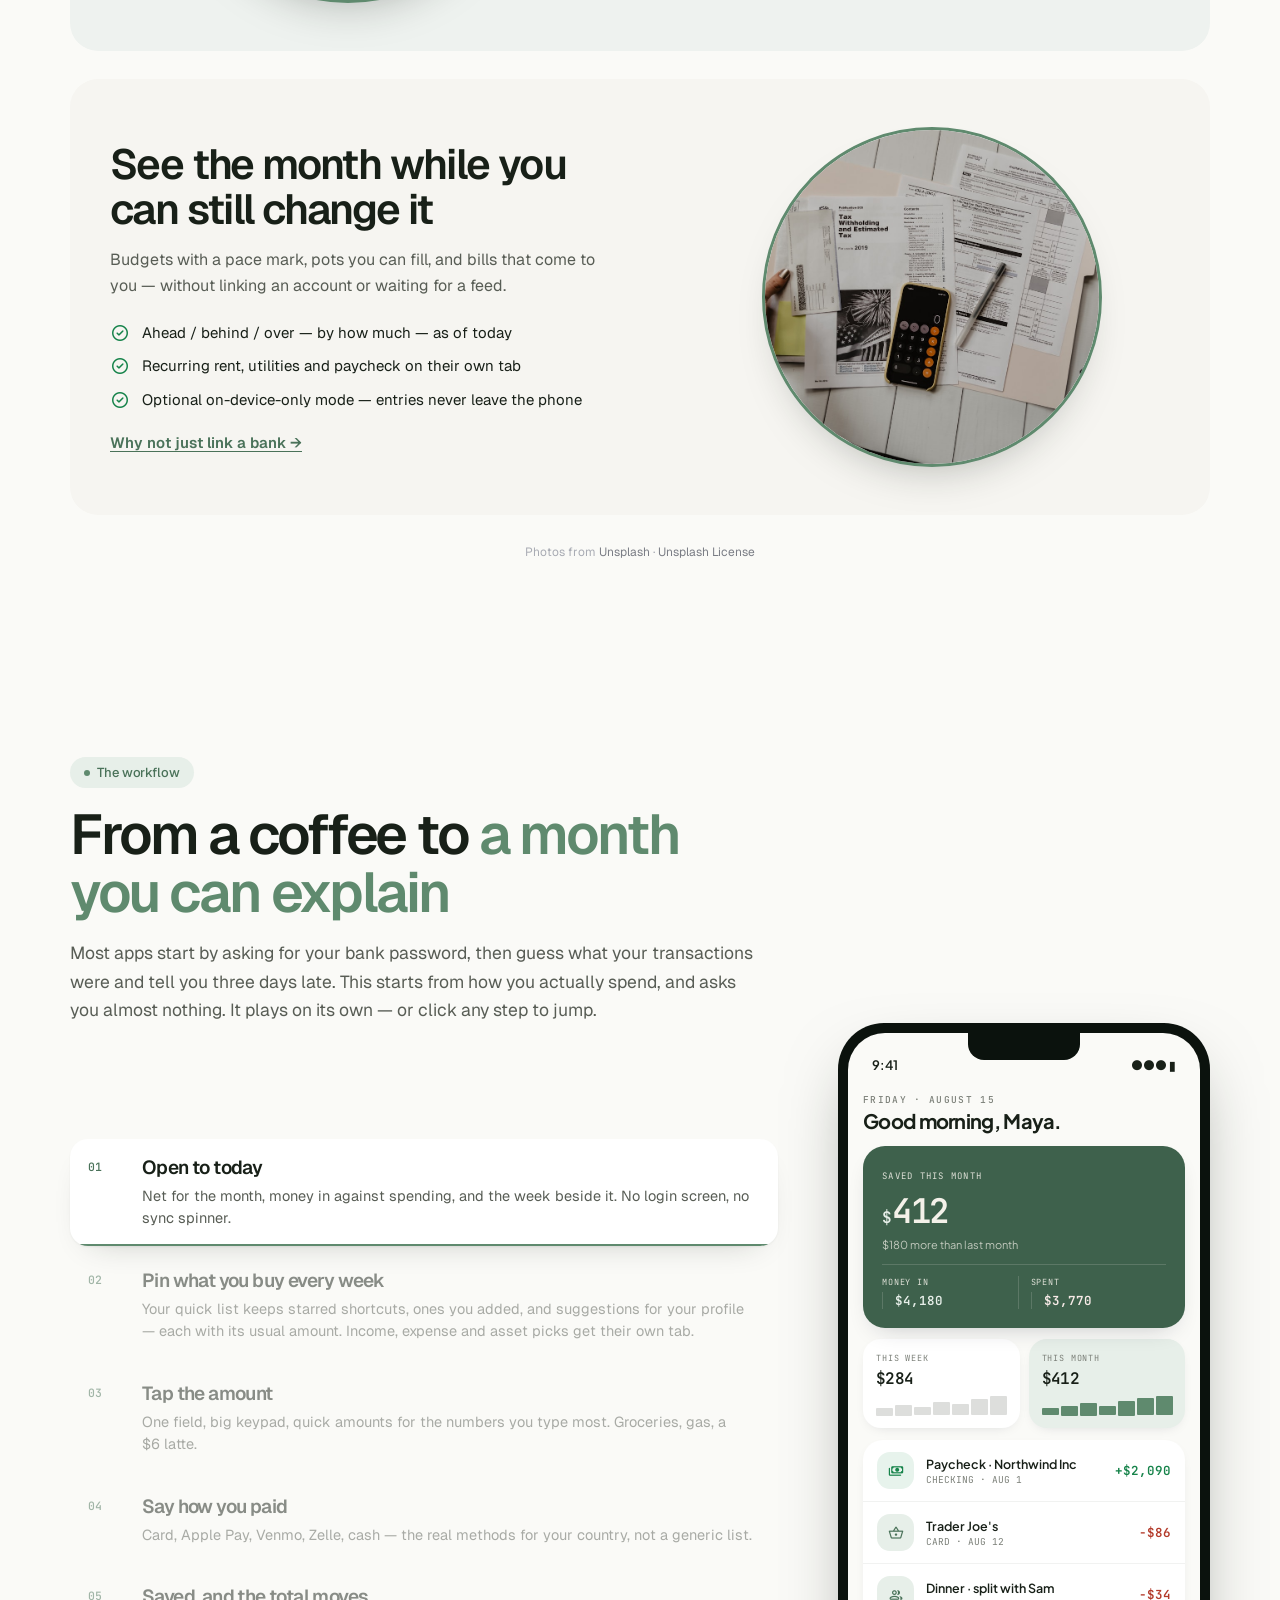
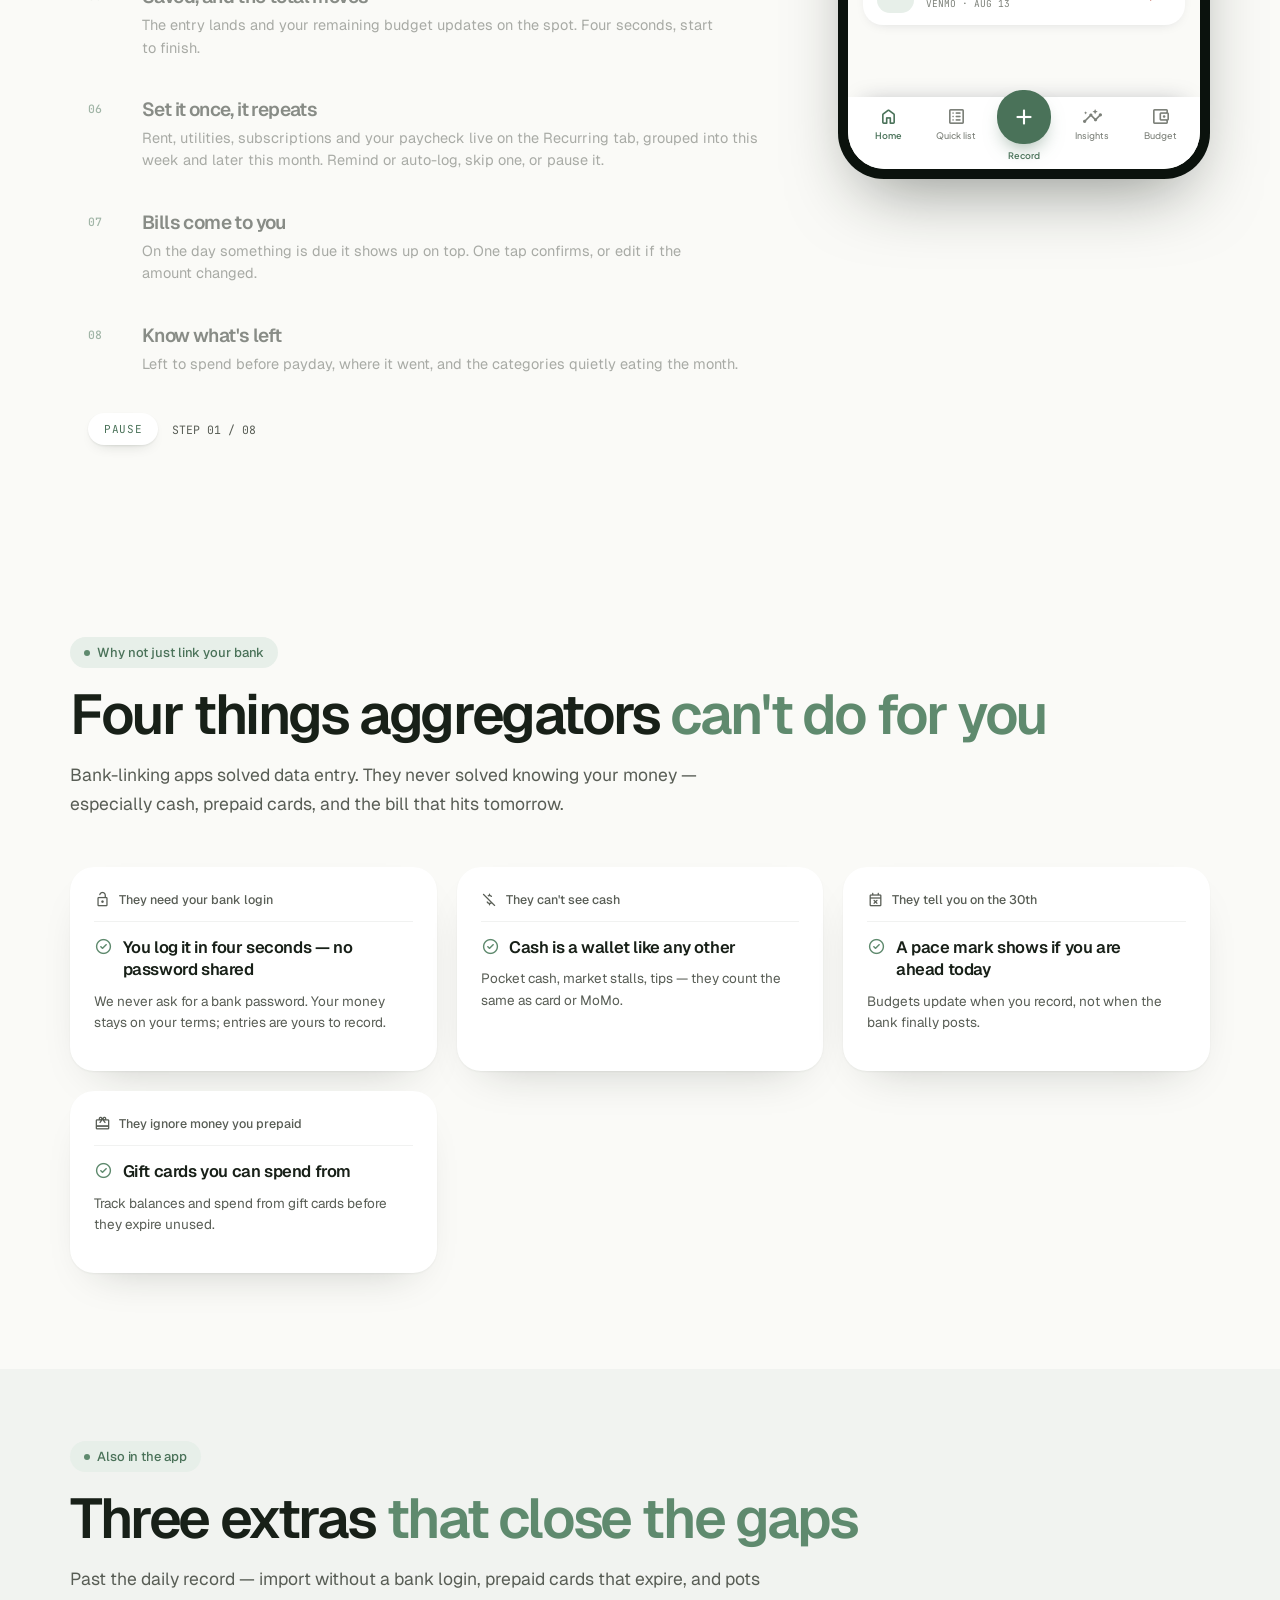
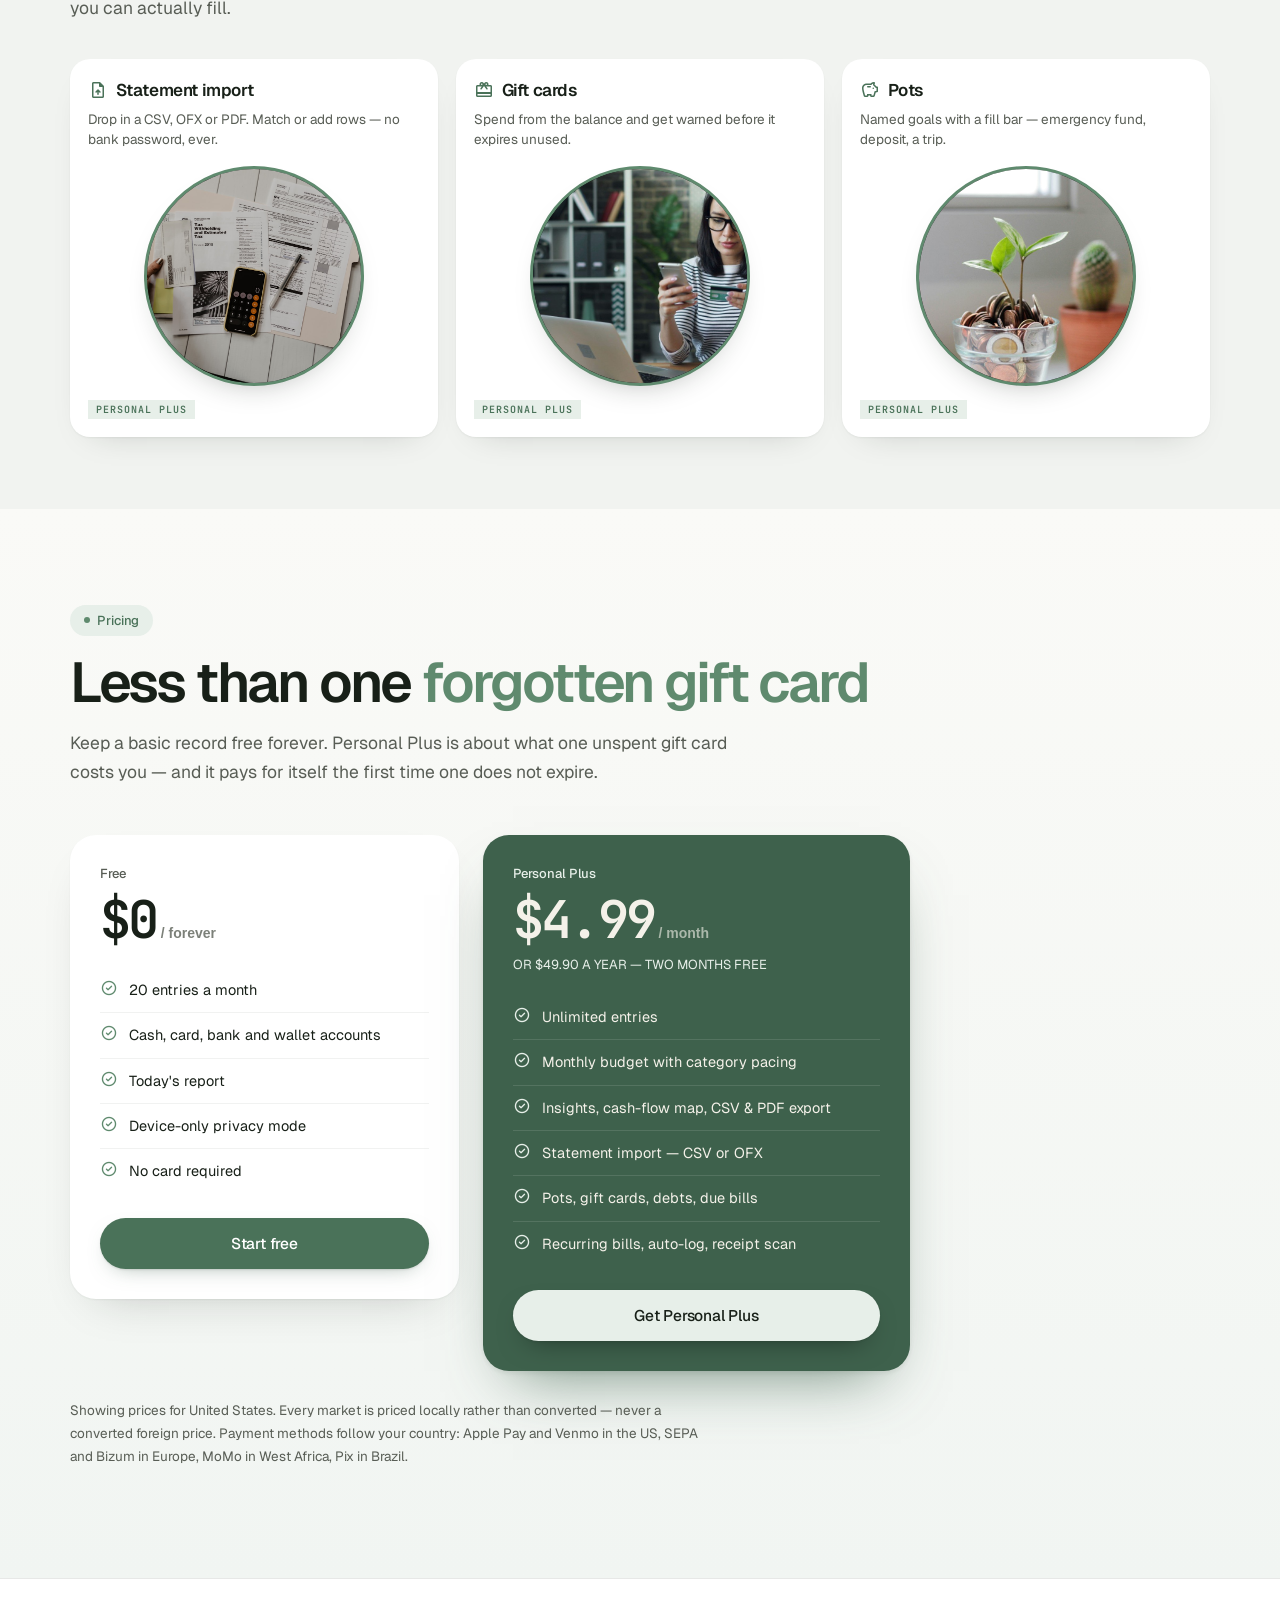
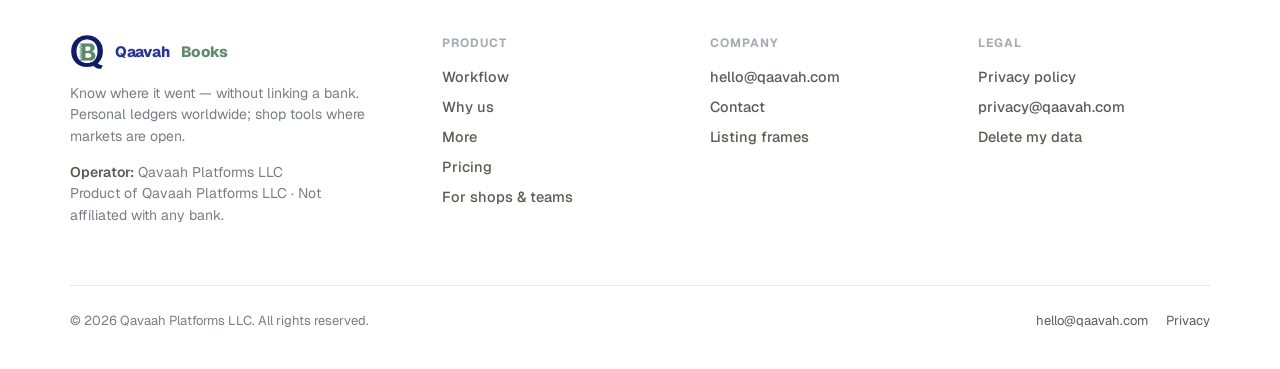
==== commit 7a16c91a: "Show a shop-unavailable page for personal-only countries, and refresh Personal tour photos. Closed m" ====
--- a/index.html
+++ b/index.html
@@ -337,7 +337,7 @@
 .hctas{display:flex;gap:14px;margin-top:28px;flex-wrap:wrap}
 .hnote{font-size:13.5px;color:#585D55;margin-top:18px}
 .hero-visual{position:relative;min-height:min(52vw,460px);display:grid;place-items:center}
-.hv-ring{width:min(100%,420px);aspect-ratio:1;border-radius:50%;overflow:hidden;background:var(--sageTint);box-shadow:0 28px 60px -32px rgba(24,32,24,.45)}
+.hv-ring{width:min(100%,420px);aspect-ratio:1;border-radius:50%;overflow:hidden;background:var(--sageTint);border:3px solid var(--sage);box-shadow:0 28px 60px -32px rgba(24,32,24,.45)}
 .hv-ring img{width:100%;height:100%;object-fit:cover;display:block;filter:saturate(.94) contrast(1.02)}
 .hv-inset{position:absolute;left:2%;bottom:6%;width:min(38%,168px);aspect-ratio:1;border-radius:50%;overflow:hidden;border:5px solid var(--paper);box-shadow:0 16px 36px -18px rgba(24,32,24,.5);background:#fff}
 .hv-inset img{width:100%;height:100%;object-fit:cover;display:block}
@@ -356,7 +356,7 @@
 .zig.flip .zig-vis{order:2}
 .zig.flip .zig-copy{order:1}
 .zig-vis{display:grid;place-items:center;position:relative;min-height:280px}
-.zig-circle{width:min(100%,340px);aspect-ratio:1;border-radius:50%;overflow:hidden;background:#fff;box-shadow:0 22px 48px -28px rgba(24,32,24,.4)}
+.zig-circle{width:min(100%,340px);aspect-ratio:1;border-radius:50%;overflow:hidden;background:#fff;border:3px solid var(--sage);box-shadow:0 22px 48px -28px rgba(24,32,24,.4)}
 .zig-circle img{width:100%;height:100%;object-fit:cover;display:block}
 .zig-copy h2{font-size:clamp(28px,3.4vw,42px);letter-spacing:-1.6px;margin:0;line-height:1.08}
 .zig-copy .slede{margin-top:14px;font-size:16px;max-width:46ch}
@@ -387,6 +387,33 @@
 @media(max-width:640px){
   .lets-grid{grid-template-columns:1fr}
   .hero-visual{width:min(280px,84vw)}
+}
+
+
+/* —— Collapsed “more” strip (was six-phone gallery) —— */
+.more{background:#F1F3F0;padding:72px 0}
+.more-grid{display:grid;grid-template-columns:repeat(3,minmax(0,1fr));gap:18px;margin-top:36px}
+.more-card{background:#fff;border-radius:20px;padding:20px 18px 18px;box-shadow:0 1px 2px rgba(24,32,24,.05),0 14px 34px -24px rgba(24,32,24,.28);display:flex;flex-direction:column;min-height:0}
+.more-card > .msr{font-size:26px;color:var(--sageDeep);margin-bottom:2px}
+.more-card h3{margin:0;font-size:18px;font-weight:600;letter-spacing:-.4px}
+.more-card p{margin:0;font-size:14.5px;line-height:1.55;color:#585D55;flex:1}
+.more-card .plus{align-self:flex-start;margin-top:8px}
+
+.more-card .gt{font-size:17px;font-weight:600;letter-spacing:-.4px;display:flex;align-items:center;gap:8px;margin:0}
+.more-card .gt .msr{font-size:20px;color:var(--sageDeep)}
+.more-card .gd{font-size:13.5px;line-height:1.5;color:#585D55;margin:8px 0 0}
+.more-card .more-pic{margin:16px 0 0;padding:0;border-radius:50%;overflow:hidden;aspect-ratio:1;width:min(100%,220px);align-self:center;background:#0B120D;border:3px solid var(--sage);box-shadow:0 14px 32px -20px rgba(24,32,24,.4)}
+.more-card .more-pic img{display:block;width:100%;height:100%;object-fit:cover;filter:saturate(.94) contrast(1.02)}
+.more-card .plus{margin-top:14px;align-self:flex-start}
+.more-card > .msr{display:none}
+@media(max-width:980px){
+  .more-card .more-pic{width:min(200px,56%)}
+}
+
+
+@media(max-width:980px){
+  .more{padding:48px 0}
+  .more-grid{grid-template-columns:1fr;gap:12px;margin-top:24px}
 }
 
 /* —— Mobile workflow —— */
@@ -495,7 +522,7 @@
     </details>
     <details class="lang country">
       <summary><span class="flag" style="font-size:15px">🇺🇸</span><span class="lbl">US</span><span class="msr chev">expand_more</span></summary>
-      <div class="lmenu cmenu" role="listbox"><!-- filled by tour-site.js?v=17 --></div>
+      <div class="lmenu cmenu" role="listbox"><!-- filled by tour-site.js?v=24 --></div>
     </details>
     <a class="btn sm" href="#pricing" data-pf="nav_get">Get the app</a>
     </div>
@@ -515,8 +542,8 @@
       <p class="hnote" data-chrome="note" data-pf="hero_note">No Plaid. No open banking. Cash counts. Works in 182 countries, 4 languages.</p>
     </div>
     <div class="hero-visual" aria-label="Everyday money in context">
-      <div class="hv-ring"><img src="assets/photos/pf-coffee.jpg" alt="Friends toasting coffee — an everyday spend" width="840" height="840" loading="eager" decoding="async"></div>
-      <div class="hv-inset"><img src="assets/photos/pf-phone.jpg" alt="Paying how you actually pay" width="336" height="336" loading="eager" decoding="async"></div>
+      <div class="hv-ring"><img src="assets/photos/pf-coins.jpg" alt="Stacking coins — money you can see and count" width="840" height="840" loading="eager" decoding="async"></div>
+      <div class="hv-inset"><img src="assets/photos/pf-growth.jpg" alt="Growing balances — money moving in the right direction" width="336" height="336" loading="eager" decoding="async"></div>
       <div class="hv-arrow" aria-hidden="true"><svg viewBox="0 0 72 48" fill="none" xmlns="http://www.w3.org/2000/svg"><path d="M8 36C22 12 42 8 58 18" stroke="currentColor" stroke-width="2.2" stroke-linecap="round"/><path d="M50 10l10 10-14 2" stroke="currentColor" stroke-width="2.2" stroke-linecap="round" stroke-linejoin="round"/></svg></div>
     </div>
   </div>
@@ -806,173 +833,34 @@
   </div>
 </section>
 
-<section id="screens">
+<section id="screens" class="more">
   <div class="wrap">
-    <div class="tag" data-pf="screens_tag">More of the app</div>
-    <h2 id="pfScreensH2" data-pf="screens_h2">Six more screens <em>that stop money leaking</em></h2>
-    <p class="slede" data-pf="screens_lede">A gift card you forgot expires. A goal you raid because it sits in the same account. A statement you'd have to retype. These are the screens that get that money back.</p>
-    <div class="gal">
-      <div class="gcell">
+    <div class="tag" data-pf="screens_tag">Also in the app</div>
+    <h2 id="pfScreensH2" data-pf="screens_h2">Three extras <em>that close the gaps</em></h2>
+    <p class="slede" data-pf="screens_lede">Past the daily record — import without a bank login, prepaid cards that expire, and pots you can actually fill.</p>
+    <div class="more-grid">
+      <div class="more-card">
         <div class="gt" data-pf="gal_t1"><span class="msr">upload_file</span>Statement import</div>
-        <div class="gd" data-pf="gal_d1">Export a CSV, OFX or PDF from your bank and drop it in. Rows that already exist in your ledger are auto-matched instead of posted twice — no credentials, ever.</div>
-        <div class="gp"><div class="gsc">
-          <div class="mnotch"></div>
-          <div class="mst"><span>9:41</span><span>●●● ▮</span></div>
-          <div class="mhd"><div class="mb"><span class="msr">arrow_back_ios_new</span></div><div class="mt" data-pf-mock="mock_review">Review statement</div><div class="ma"><span class="msr">help_outline</span></div></div>
-          <div class="gpin">
-            <div class="mblurb">Tap a row to change what happens to it. Matched rows already exist in your ledger.</div>
-            <div class="mdrift"><b>Your ledger and this statement don't agree</b><span>Ledger bank: $2,140 · statement closing: $2,318. 3 rows are still unmatched.</span></div>
-            <div class="mrow"><div class="mrd"><div class="mrt">TRADER JOE'S #412</div><div class="mrs">2026-08-12 · EXPENSE</div></div><span class="mra" style="color:var(--clay)">−$86.20</span><span class="mbadge add">ADD</span></div>
-            <div class="mrow match"><div class="mrd"><div class="mrt">CON EDISON</div><div class="mrs">2026-08-09 · MATCHED TO CON EDISON</div></div><span class="mra" style="color:var(--clay)">−$142.00</span><span class="mbadge match">MATCH</span></div>
-            <div class="mrow match"><div class="mrd"><div class="mrt">NORTHWIND INC PAYROLL</div><div class="mrs">2026-08-01 · MATCHED TO PAYCHECK</div></div><span class="mra" style="color:var(--income)">+$2,090.00</span><span class="mbadge match">MATCH</span></div>
-            <div class="mrow ign"><div class="mrd"><div class="mrt">TRANSFER TO SAVINGS ••••4417</div><div class="mrs">2026-08-05 · EXPENSE</div></div><span class="mra">−$400.00</span><span class="mbadge ign">IGNORE</span></div>
-            <div class="cta" style="padding:12px;font-size:12.5px;border-radius:12px;margin-top:12px">Add 79 · match 2</div>
-          </div>
-          <div class="mtab"><div class="mt2"><span class="msr">home</span>Home</div><div class="mt2 on"><span class="msr">list_alt</span>Quick list</div><div class="mt2"><div class="mfab"><span class="msr">add</span></div><div style="font-size:6.5px;font-weight:600;color:var(--sageDeep);margin-top:2px">Record</div></div><div class="mt2"><span class="msr">insights</span>Insights</div><div class="mt2"><span class="msr">account_balance_wallet</span>Budget</div></div>
-        </div></div>
+        <div class="gd" data-pf="gal_d1">Drop in a CSV, OFX or PDF. Match or add rows — no bank password, ever.</div>
+        <figure class="more-pic">
+          <img src="assets/photos/pf-budget.jpg" alt="Papers and a phone for reviewing money" width="720" height="720" loading="lazy" decoding="async">
+        </figure>
         <span class="plus" data-pf="badge_plus">Personal Plus</span>
       </div>
-      <div class="gcell">
+      <div class="more-card">
         <div class="gt" data-pf="gal_t2"><span class="msr">card_giftcard</span>Gift cards</div>
-        <div class="gd" data-pf="gal_d2">Track the balance, spend from it like a wallet, and get warned while it still has value — the app flags cards expiring within 30 days and low balances. Photos stay on your device.</div>
-        <div class="gp"><div class="gsc">
-          <div class="mnotch"></div>
-          <div class="mst"><span>9:41</span><span>●●● ▮</span></div>
-          <div class="mhd"><div class="mb"><span class="msr">arrow_back_ios_new</span></div><div class="mt">Gift cards</div><div class="ma"><span class="msr">add</span></div></div>
-          <div class="gpin">
-            <div class="gl">$132 left · 3 active · 1 expiring soon</div>
-            <div style="margin-top:10px">
-              <div class="gcx" style="background:#0E7C4A"><div style="display:flex;align-items:center;gap:8px"><span class="mmono" style="background:rgba(255,255,255,.22)">AM</span><span class="gcxb">Amazon</span></div><div class="gcxv">$74</div><div style="display:flex;justify-content:space-between;margin-top:8px;font-family:'JetBrains Mono',monospace;font-size:8px;opacity:.9"><span>$26 OF $100 SPENT</span><span>EXP 2027-03-12</span></div></div>
-              <div class="gcx" style="background:#283593"><div style="display:flex;align-items:center;gap:8px"><span class="mmono" style="background:rgba(255,255,255,.22)">TA</span><span class="gcxb">Target</span><span class="mbadge" style="background:rgba(255,255,255,.2);color:#fff;margin-left:auto">EXPIRES IN 6 DAYS</span></div><div class="gcxv">$40</div><div style="display:flex;justify-content:space-between;margin-top:8px;font-family:'JetBrains Mono',monospace;font-size:8px;opacity:.9"><span>$10 OF $50 SPENT</span><span>EXP 2026-09-10</span></div></div>
-              <div class="gcx" style="background:#E8A200;color:#241A00"><div style="display:flex;align-items:center;gap:8px"><span class="mmono" style="background:rgba(0,0,0,.18);color:#241A00">ST</span><span class="gcxb">Starbucks</span><span class="mbadge" style="background:rgba(0,0,0,.14);color:#241A00;margin-left:auto">LOW BALANCE</span></div><div class="gcxv">$18</div><div style="display:flex;justify-content:space-between;margin-top:8px;font-family:'JetBrains Mono',monospace;font-size:8px;opacity:.85"><span>$32 OF $50 SPENT</span><span>NO EXPIRY</span></div></div>
-            </div>
-            <div class="gl" style="margin-top:16px">Archived · 2</div>
-            <div class="mrow ign" style="margin-top:8px"><span class="mmono" style="background:#64748B">BP</span><div class="mrd"><div class="mrt">Bass Pro Shops</div><div class="mrs">USED UP · $75 OF $75 SPENT</div></div><span class="mra">$0</span></div>
-          </div>
-          <div class="mtab"><div class="mt2"><span class="msr">home</span>Home</div><div class="mt2"><span class="msr">list_alt</span>Quick list</div><div class="mt2"><div class="mfab"><span class="msr">add</span></div><div style="font-size:6.5px;font-weight:600;color:var(--sageDeep);margin-top:2px">Record</div></div><div class="mt2"><span class="msr">insights</span>Insights</div><div class="mt2 on"><span class="msr">account_balance_wallet</span>Budget</div></div>
-        </div></div>
+        <div class="gd" data-pf="gal_d2">Spend from the balance and get warned before it expires unused.</div>
+        <figure class="more-pic">
+          <img src="assets/photos/pf-giftcards.jpg" alt="Entering a card on a phone — gift cards" width="720" height="720" loading="lazy" decoding="async">
+        </figure>
         <span class="plus" data-pf="badge_plus">Personal Plus</span>
       </div>
-      <div class="gcell">
+      <div class="more-card">
         <div class="gt" data-pf="gal_t3"><span class="msr">savings</span>Pots</div>
-        <div class="gd" data-pf="gal_d3">A goal with money in it — emergency fund, security deposit, a trip. Pick the amount, pick which account it leaves, and the bar shows where you'll land before you commit.</div>
-        <div class="gp"><div class="gsc">
-          <div class="mnotch"></div>
-          <div class="mst"><span>9:41</span><span>●●● ▮</span></div>
-          <div class="mhd"><div class="mb"><span class="msr">arrow_back_ios_new</span></div><div class="mt">Add to a pot</div><div class="ma"><span class="msr">add</span></div></div>
-          <div class="gpin">
-          <div class="mgoal">
-            <svg width="46" height="46" viewBox="0 0 46 46" style="flex:0 0 46px"><circle cx="23" cy="23" r="19" fill="none" stroke="var(--rule)" stroke-width="7"/><circle cx="23" cy="23" r="19" fill="none" stroke="#4A7259" stroke-width="7" stroke-linecap="round" stroke-dasharray="119.4" stroke-dashoffset="23.9" transform="rotate(-90 23 23)"/></svg>
-            <div style="flex:1"><div style="font-size:13px;font-weight:600;letter-spacing:-.2px">Emergency fund</div><div class="mrs">$2,400 OF $3,000</div></div>
-            <div style="text-align:right"><div class="mrs" style="margin:0">TO GO</div><div style="font-family:'JetBrains Mono',monospace;font-size:14px;font-weight:700;color:var(--sageDeep)">$600</div></div>
-          </div>
-            <div style="text-align:center;padding:14px 0 8px"><div class="gl">Amount</div><div class="amtv" data-pot-amount data-mbase="200" style="font-size:36px;letter-spacing:-1.8px;margin-top:5px"><span class="c" data-currency-sym>$</span><span data-pot-num>200</span><span style="display:inline-block;width:2px;height:26px;background:var(--sageDeep);vertical-align:-3px;margin-left:2px"></span></div></div>
-          <div style="display:flex;gap:6px;justify-content:center"><span class="chip" style="padding:6px 11px;font-size:10px">50</span><span class="chip" style="padding:6px 11px;font-size:10px;background:var(--sageDeep);color:#fff">200</span><span class="chip" style="padding:6px 11px;font-size:10px">500</span><span class="chip gh" style="padding:6px 11px;font-size:10px">Max</span></div>
-          <div style="background:#fff;border-radius:16px;padding:12px;margin-top:12px;box-shadow:0 4px 14px -8px rgba(20,22,45,.22)">
-            <div style="display:flex;align-items:center"><span class="gl" style="flex:1">After this deposit</span><span style="font-family:'JetBrains Mono',monospace;font-size:12px;font-weight:700;color:var(--sageDeep)">87%</span></div>
-            <div style="display:flex;height:8px;border-radius:5px;overflow:hidden;background:var(--rule);margin-top:9px"><i style="width:80%;background:var(--sageDeep)"></i><i class="mhatch" style="width:7%"></i></div>
-            <div class="mpace"><span style="color:var(--ink);font-weight:600">$2,600 OF $3,000</span><span>$400 TO GO</span></div>
-          </div>
-          <div style="display:flex;align-items:baseline;margin-top:14px"><span class="gl" style="flex:1">Pay from</span><span class="mrs" style="margin:0">CASH ON HAND $1,840</span></div>
-          <div class="mwal">
-            <div><div class="wi" style="background:var(--incomeTint)"><span class="msr" style="font-size:13px;color:var(--income)">payments</span></div><div class="wl">Cash</div><div class="wv">$420</div></div>
-            <div class="on"><div class="wi" style="background:var(--sageTint)"><span class="msr" style="font-size:13px;color:var(--sageDeep)">credit_card</span></div><div class="wl">Card</div><div class="wv">$980</div></div>
-            <div><div class="wi" style="background:var(--sageTint)"><span class="msr" style="font-size:13px;color:var(--sageDeep)">account_balance</span></div><div class="wl">Bank</div><div class="wv">$380</div></div>
-          </div>
-          <div style="display:flex;align-items:center;gap:8px;background:#fff;border-radius:14px;padding:11px;margin-top:10px;font-size:10.5px;color:var(--faint);box-shadow:0 4px 14px -8px rgba(20,22,45,.22)"><span class="msr" style="font-size:13px">notes</span>Add a note (optional)</div>
-          <div class="cta" style="padding:11px;font-size:12px;border-radius:12px;margin-top:10px">Add $200 to Emergency fund</div>
-          </div>
-          <div class="mtab"><div class="mt2"><span class="msr">home</span>Home</div><div class="mt2"><span class="msr">list_alt</span>Quick list</div><div class="mt2"><div class="mfab"><span class="msr">add</span></div><div style="font-size:6.5px;font-weight:600;color:var(--sageDeep);margin-top:2px">Record</div></div><div class="mt2"><span class="msr">insights</span>Insights</div><div class="mt2 on"><span class="msr">account_balance_wallet</span>Budget</div></div>
-        </div></div>
-        <span class="plus" data-pf="badge_plus">Personal Plus</span>
-      </div>
-      <div class="gcell">
-        <div class="gt" data-pf="gal_t4"><span class="msr">account_balance_wallet</span>Budget</div>
-        <div class="gd" data-pf="gal_d4">Set a monthly ceiling per category. A pace mark shows where you should be today, so you learn you're drifting on the 12th rather than the 30th.</div>
-        <div class="gp"><div class="gsc">
-          <div class="mnotch"></div>
-          <div class="mst"><span>9:41</span><span>●●● ▮</span></div>
-          <div class="mhd"><div class="mt">Budget</div><div class="ma"><span class="msr">tune</span></div></div>
-          <div class="gpin">
-          <div class="mseg"><span>Week</span><span class="on">Month</span><span>Year</span></div>
-          <div class="gl">August · pace</div>
-          <div class="gv">62%</div>
-          <div class="mrs" style="margin-top:2px">ON TRACK · THE TICK IS WHERE YOU SHOULD BE TODAY</div>
-          <div style="margin-top:12px">
-            <div class="grow" style="border:none;padding-bottom:0">Groceries <span>612 / 700</span></div>
-            <div class="mtick"><i style="width:87%;background:var(--amber)"></i><u style="left:52%"></u></div>
-            <div class="mpace"><span>PACE MARK AT $364</span><span style="color:var(--amberText)">BEHIND</span></div>
-            <div class="grow" style="border:none;padding:11px 0 0">Eating out <span>236 / 250</span></div>
-            <div class="mtick"><i style="width:94%;background:var(--clay)"></i><u style="left:52%"></u></div>
-            <div class="mpace"><span>PACE MARK AT $130</span><span style="color:var(--clay)">OVER BY $106</span></div>
-            <div class="grow" style="border:none;padding:11px 0 0">Transport <span>98 / 220</span></div>
-            <div class="mtick"><i style="width:45%"></i><u style="left:52%"></u></div>
-            <div class="mpace"><span>PACE MARK AT $114</span><span style="color:var(--income)">AHEAD</span></div>
-            <div class="grow" style="border:none;padding:11px 0 0">Subscriptions <span>107 / 120</span></div>
-            <div class="mtick"><i style="width:89%;background:var(--amber)"></i><u style="left:52%"></u></div>
-            <div class="mpace"><span>PACE MARK AT $62</span><span style="color:var(--amberText)">BEHIND</span></div>
-            <div class="grow" style="border:none;padding:11px 0 0">Health <span>64 / 200</span></div>
-            <div class="mtick"><i style="width:32%"></i><u style="left:52%"></u></div>
-            <div class="mpace"><span>PACE MARK AT $104</span><span style="color:var(--income)">AHEAD</span></div>
-            <div class="grow" style="border:none;padding:11px 0 0">Household <span>212 / 300</span></div>
-            <div class="mtick"><i style="width:71%"></i><u style="left:52%"></u></div>
-            <div class="mpace"><span>PACE MARK AT $156</span><span>ON TRACK</span></div>
-          </div>
-          </div>
-          <div class="mtab"><div class="mt2"><span class="msr">home</span>Home</div><div class="mt2"><span class="msr">list_alt</span>Quick list</div><div class="mt2"><div class="mfab"><span class="msr">add</span></div><div style="font-size:6.5px;font-weight:600;color:var(--sageDeep);margin-top:2px">Record</div></div><div class="mt2"><span class="msr">insights</span>Insights</div><div class="mt2 on"><span class="msr">account_balance_wallet</span>Budget</div></div>
-        </div></div>
-      </div>
-      <div class="gcell">
-        <div class="gt" data-pf="gal_t5"><span class="msr">search</span>Find an entry</div>
-        <div class="gd" data-pf="gal_d5">Search every past entry by name, amount or method. Totals for the matches, so "how much on coffee this year" takes one query.</div>
-        <div class="gp"><div class="gsc">
-          <div class="mnotch"></div>
-          <div class="mst"><span>9:41</span><span>●●● ▮</span></div>
-          <div class="mhd"><div class="mb"><span class="msr">arrow_back_ios_new</span></div><div class="mt" data-pf-mock="mock_find">Find an entry</div></div>
-          <div class="gpin">
-            <div class="msearch"><span class="msr" style="font-size:13px">search</span>coffee</div>
-            <div class="mseg"><span class="on">All</span><span>Money in</span><span>Spending</span></div>
-            <div class="gl">14 matches · 2026</div>
-            <div class="gv">$418</div>
-            <div style="margin-top:12px">
-              <div class="grow">Blue Bottle <span>CARD · JUL 3</span></div>
-              <div class="grow">Starbucks <span>GIFT · JUN 28</span></div>
-              <div class="grow">Local roaster <span>CASH · JUN 14</span></div>
-              <div class="grow">Blue Bottle <span>CARD · JUN 2</span></div>
-              <div class="grow">Office coffee run <span>VENMO · MAY 22</span></div>
-              <div class="grow">Starbucks <span>APPLE PAY · MAY 9</span></div>
-              <div class="grow">Beans · subscription <span>CARD · APR 30</span></div>
-              <div class="grow" style="border-top:2px solid var(--ink);border-bottom:none;padding-top:10px;font-weight:700">Monthly average <span style="font-weight:700">$52</span></div>
-            </div>
-          </div>
-          <div class="mtab"><div class="mt2"><span class="msr">home</span>Home</div><div class="mt2 on"><span class="msr">list_alt</span>Quick list</div><div class="mt2"><div class="mfab"><span class="msr">add</span></div><div style="font-size:6.5px;font-weight:600;color:var(--sageDeep);margin-top:2px">Record</div></div><div class="mt2"><span class="msr">insights</span>Insights</div><div class="mt2"><span class="msr">account_balance_wallet</span>Budget</div></div>
-        </div></div>
-      </div>
-      <div class="gcell">
-        <div class="gt" data-pf="gal_t6"><span class="msr">description</span>Reports &amp; export</div>
-        <div class="gd" data-pf="gal_d6">Money in against money out for any period. Group by category or list the latest entries, then export a CSV or PDF when you need to show someone.</div>
-        <div class="gp"><div class="gsc">
-          <div class="mnotch"></div>
-          <div class="mst"><span>9:41</span><span>●●● ▮</span></div>
-          <div class="mhd"><div class="mb"><span class="msr">arrow_back_ios_new</span></div><div class="mt" data-pf-mock="mock_report">Report</div><div class="ma"><span class="msr">calendar_today</span></div></div>
-          <div class="gpin">
-            <div class="mseg"><span>Week</span><span class="on">Month</span><span>Year</span></div>
-            <div class="gl">August 2026</div>
-            <div style="margin-top:10px">
-              <div class="grow">Money in <span style="color:var(--income)">$4,180</span></div>
-              <div class="grow">Spending <span style="color:var(--clay)">$3,768</span></div>
-              <div class="grow" style="border-top:2px solid var(--ink);border-bottom:none;padding-top:11px;font-weight:700">Net <span style="color:var(--income);font-weight:700">$412</span></div>
-            </div>
-            <div style="display:flex;align-items:center;gap:8px;margin-top:16px"><span class="gl" style="flex:1">View</span><span class="chip" style="padding:5px 10px;font-size:9px;background:var(--sageDeep);color:#fff">Grouped</span><span class="chip gh" style="padding:5px 10px;font-size:9px">Latest</span></div>
-            <div class="gl" style="margin-top:16px">Money in · 1 entry</div>
-            <div class="mrow match" style="margin-top:8px"><div class="mrd"><div class="mrt">Paycheck · Northwind Inc</div><div class="mrs">CHECKING · AUG 1</div></div><span class="mra" style="color:var(--income)">+$4,180</span></div>
-            <div class="gl" style="margin-top:14px">Spending · 34 entries</div>
-            <div class="mrow" style="margin-top:8px"><div class="mrd"><div class="mrt">Rent &amp; utilities</div><div class="mrs">4 ENTRIES</div></div><span class="mra" style="color:var(--clay)">−$1,992</span></div>
-            <div class="mrow"><div class="mrd"><div class="mrt">Groceries</div><div class="mrs">11 ENTRIES</div></div><span class="mra" style="color:var(--clay)">−$612</span></div>
-            <div style="display:flex;gap:7px;margin-top:14px"><span class="chip gh">↓ CSV</span><span class="chip gh">↓ PDF</span></div>
-          </div>
-          <div class="mtab"><div class="mt2"><span class="msr">home</span>Home</div><div class="mt2"><span class="msr">list_alt</span>Quick list</div><div class="mt2"><div class="mfab"><span class="msr">add</span></div><div style="font-size:6.5px;font-weight:600;color:var(--sageDeep);margin-top:2px">Record</div></div><div class="mt2 on"><span class="msr">insights</span>Insights</div><div class="mt2"><span class="msr">account_balance_wallet</span>Budget</div></div>
-        </div></div>
+        <div class="gd" data-pf="gal_d3">Named goals with a fill bar — emergency fund, deposit, a trip.</div>
+        <figure class="more-pic">
+          <img src="assets/photos/pf-pots.jpg" alt="Coins in a jar with sprouts growing — savings pots" width="720" height="720" loading="lazy" decoding="async">
+        </figure>
         <span class="plus" data-pf="badge_plus">Personal Plus</span>
       </div>
     </div>
@@ -1036,7 +924,7 @@
         <h4 data-pf="foot_col_company">Company</h4>
         <a href="mailto:hello@qaavah.com">hello@qaavah.com</a>
         <a href="mailto:hello@qaavah.com" data-pf="foot_contact">Contact</a>
-        <a href="/store-screenshots.html" data-pf="foot_store">Store screenshots</a>
+        <a href="/store-screenshots.html" data-pf="foot_store">Listing frames</a>
       </div>
       <div class="fcol">
         <h4 data-pf="foot_col_legal">Legal</h4>
@@ -1077,11 +965,11 @@
 
 
 
-<script src="js/site-countries.js?v=17"></script>
-<script src="js/pf-localize.js?v=17"></script>
-<script src="js/site-i18n.js?v=17"></script>
-<script src="js/pf-i18n.js?v=17"></script>
-<script src="js/tour-site.js?v=17"></script>
+<script src="js/site-countries.js?v=24"></script>
+<script src="js/pf-localize.js?v=24"></script>
+<script src="js/site-i18n.js?v=24"></script>
+<script src="js/pf-i18n.js?v=24"></script>
+<script src="js/tour-site.js?v=24"></script>
 
 </body>
 </html>
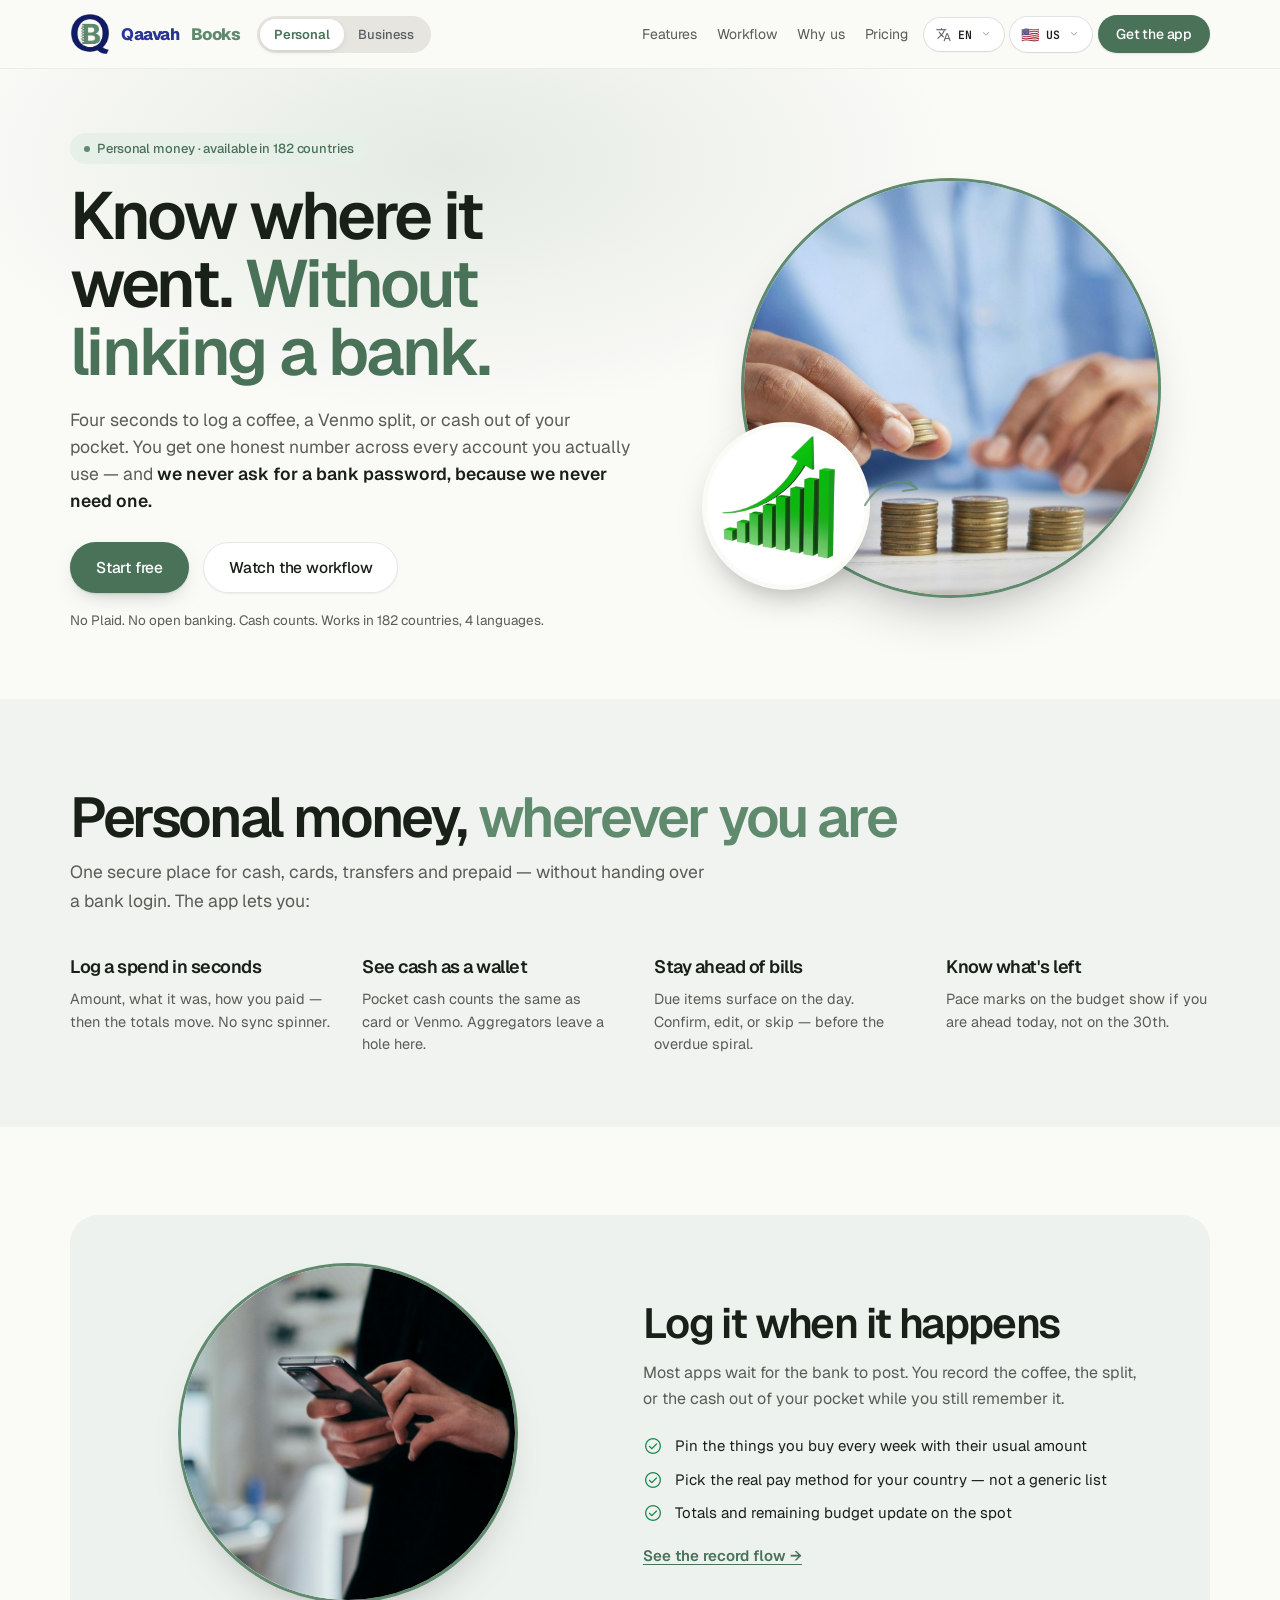
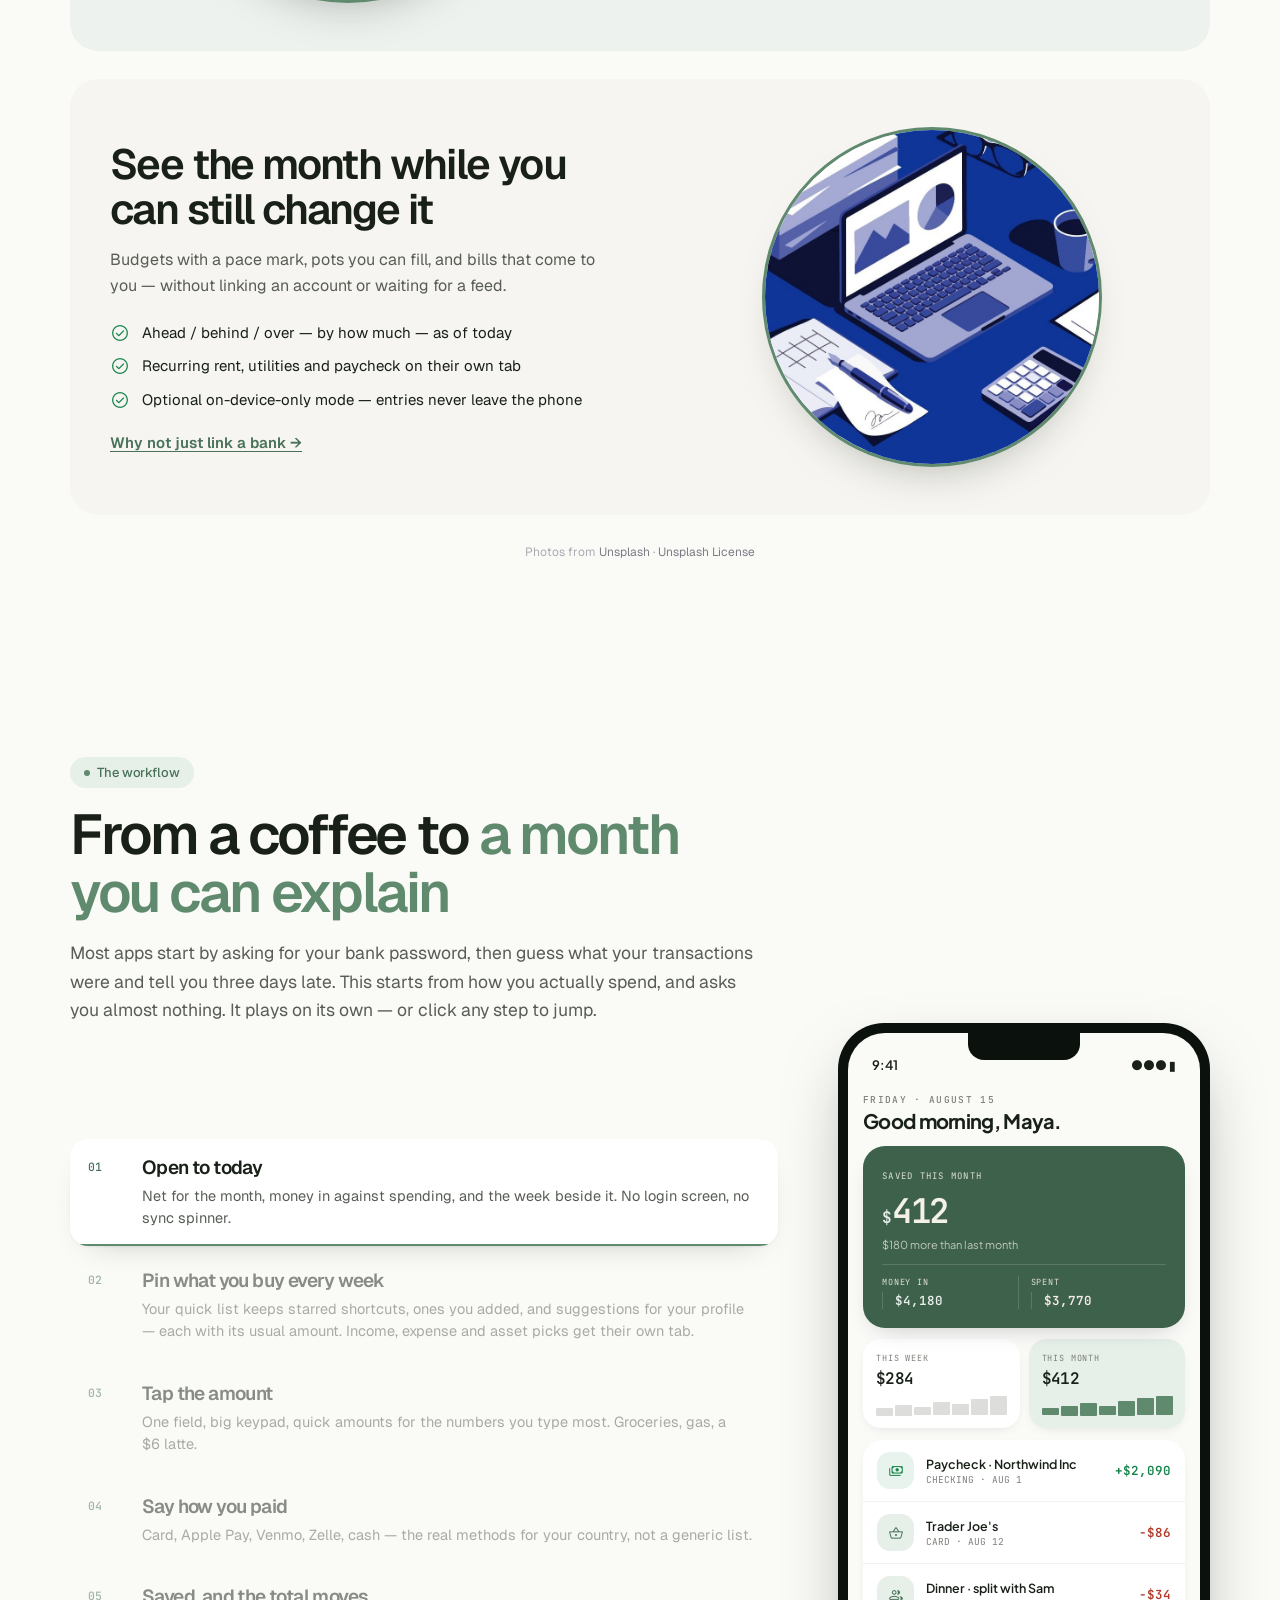
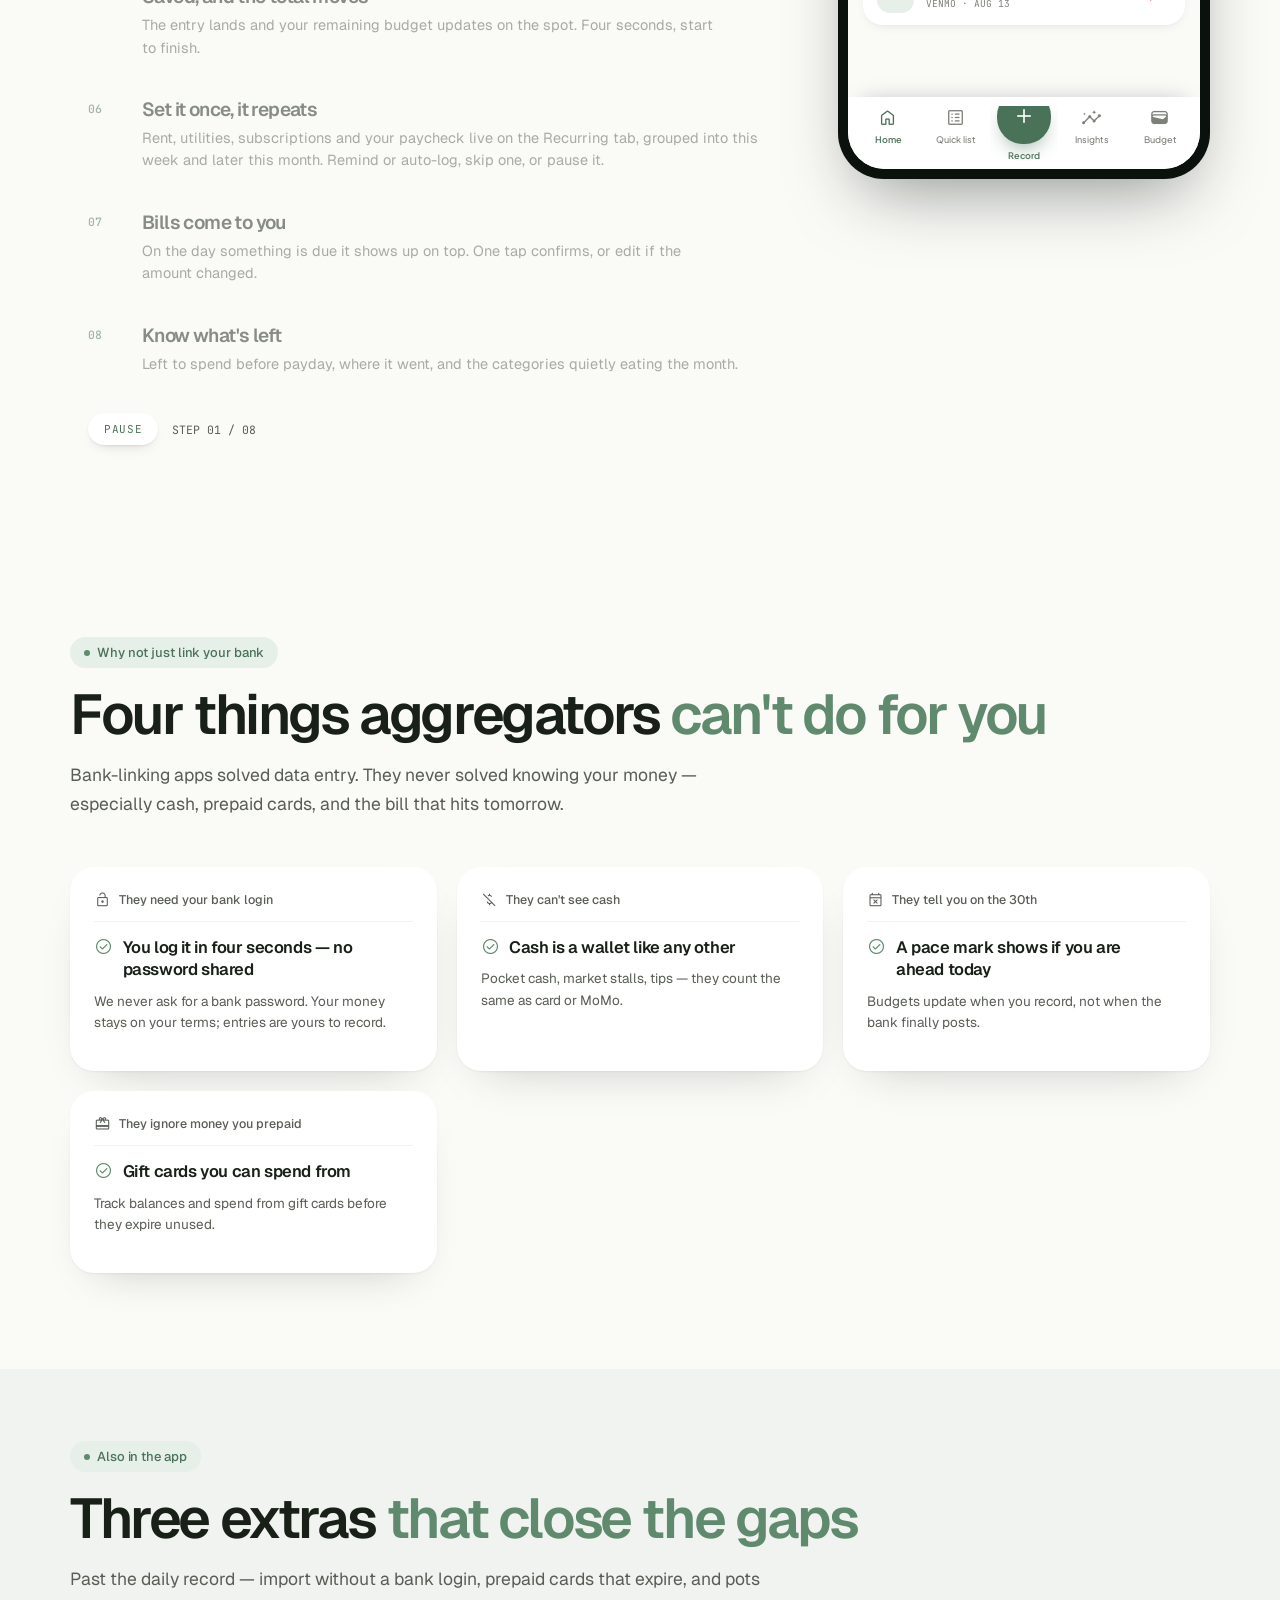
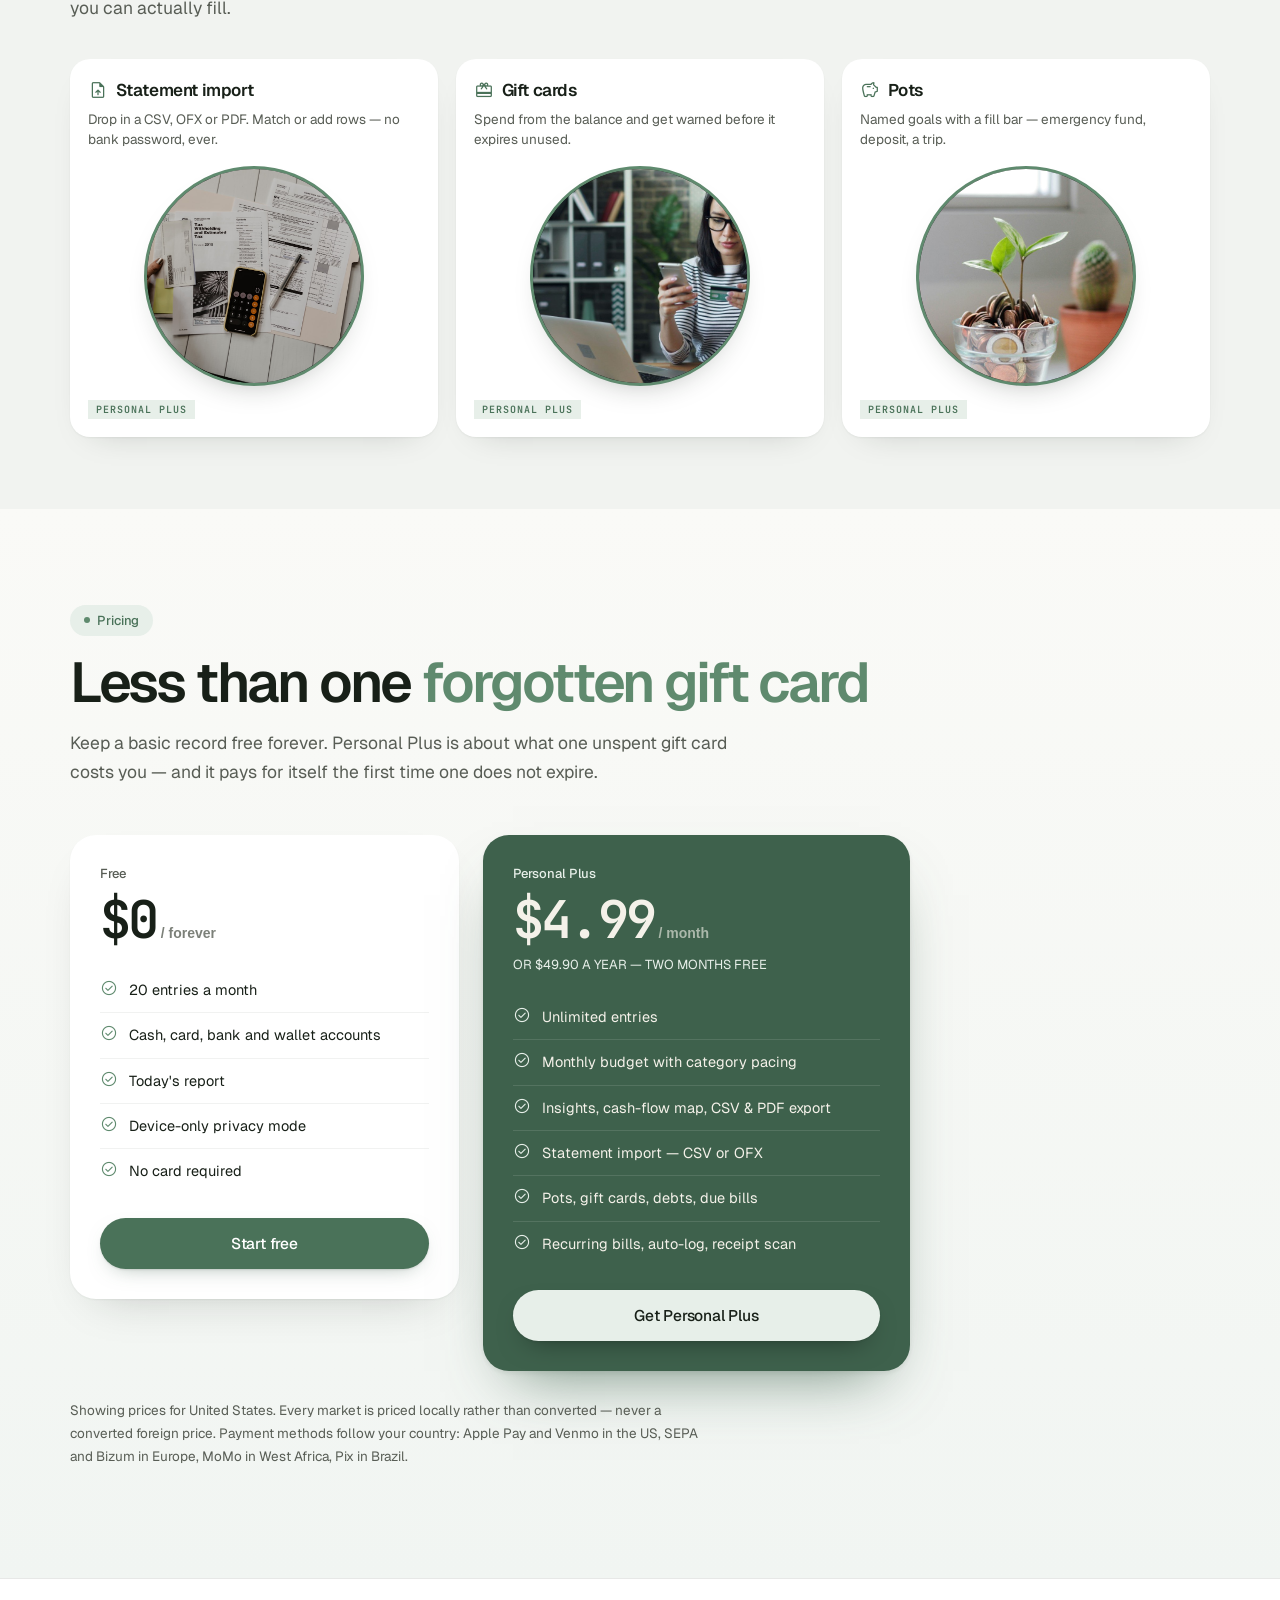
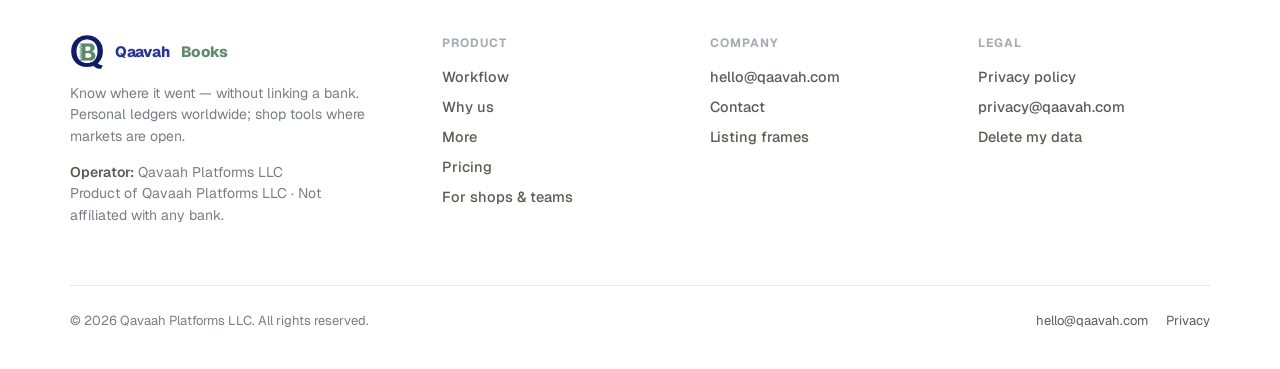
==== commit 7613a907: "Fix mobile tour layout and refresh zigzag lifestyle photos. Force single-column zigzags on small scr" ====
--- a/index.html
+++ b/index.html
@@ -379,7 +379,7 @@
   h1{font-size:clamp(32px,9vw,48px);letter-spacing:-2px}
   .lets{padding:48px 0}
   .lets-grid{grid-template-columns:1fr 1fr;gap:22px}
-  .zig{grid-template-columns:1fr;gap:24px;padding:28px 20px;margin-bottom:18px}
+  .zig,.zig.flip{grid-template-columns:1fr;gap:24px;padding:28px 20px;margin-bottom:18px}
   .zig.flip .zig-vis,.zig .zig-vis{order:1}
   .zig.flip .zig-copy,.zig .zig-copy{order:2}
   .zig-circle{width:min(100%,280px)}
@@ -490,6 +490,68 @@
   .plans{grid-template-columns:1fr}
 }
 
+
+/* —— Mobile layout fixes (2026-09) —— */
+@media(max-width:980px){
+  nav{background:rgba(250,250,247,.97)}
+  section{padding:48px 0}
+  .zigs{padding:40px 0 28px}
+  .credit{margin:4px 0 0;padding:0 8px}
+  .flow{padding-top:36px}
+  .flowin{gap:16px}
+  .flow-head{margin-bottom:0}
+  .flowin > .phone{margin:8px auto 4px}
+  .more{padding:40px 0}
+  .lets{padding:40px 0}
+}
+@media(max-width:640px){
+  section{padding:40px 0}
+  .hero{padding:28px 0 32px}
+  .flowctl{padding-left:0;justify-content:flex-start}
+}
+
+.phone{overflow:hidden;max-width:100%}
+.ptab{width:100%;min-width:0;max-width:100%}
+.pt{flex:1 1 0;min-width:0;max-width:100%;overflow:hidden}
+.pt .msr{display:block;width:1.15em;height:1.15em;overflow:hidden;line-height:1.15em;text-align:center;margin:0 auto}
+.msr{font-variation-settings:'FILL' 0,'wght' 300,'GRAD' 0,'opsz' 24}
+.pays{grid-template-columns:1fr 1fr;max-width:100%}
+.pay{min-width:0;overflow:hidden}
+.ph{min-width:0}
+.ph .tt,.ppriv,.pcta{max-width:100%}
+.amtv{font-size:clamp(36px,12vw,52px);letter-spacing:-2px}
+.unavailable-in h1 em,.unavailable-in [data-country-name]{white-space:nowrap}
+@media(max-width:980px){
+  .zig,.zig.flip{grid-template-columns:1fr !important}
+  .zig.flip .zig-vis,.zig .zig-vis{order:1}
+  .zig.flip .zig-copy,.zig .zig-copy{order:2}
+  .zig-copy,.zig-copy h2,.zig-copy .slede,.checks{text-align:left}
+  .hero-visual{width:min(300px,82vw);margin:0 auto;padding-bottom:28px;overflow:visible}
+  .hv-inset{left:0;bottom:4px;width:min(40%,128px);border-width:4px}
+  .zig-vis{min-height:0;padding:8px 0 4px}
+  .more-card{padding:18px 16px}
+}
+@media(max-width:640px){
+  .zig{padding:22px 16px;border-radius:20px;margin-bottom:14px}
+  .zig-circle{width:min(92%,240px)}
+  .zig-copy h2{font-size:clamp(24px,7vw,32px);letter-spacing:-1px}
+  .checks{gap:10px;margin-top:16px}
+  .checks li{font-size:14px;gap:8px;grid-template-columns:20px 1fr}
+  .nav-tools{gap:4px}
+  .lang>summary,.country>summary{min-height:36px;min-width:36px;justify-content:center}
+  .unavailable-in h1{font-size:clamp(26px,7.2vw,36px);letter-spacing:-.8px}
+  .unavailable-in .hctas{flex-direction:column;align-items:stretch}
+  .unavailable-in .hctas .btn{justify-content:center;width:100%}
+  .tag{font-size:12px;padding:6px 12px;max-width:100%;text-align:left}
+  .hero .tag{max-width:100%}
+}
+@media(max-width:380px){
+  .brand{font-size:13.5px;gap:6px}
+  .brand img{width:28px;height:28px}
+  .navin{padding:8px 10px;gap:6px}
+  .wrap{padding:0 12px}
+}
+
 </style>
 </head>
 <body data-page="personal" id="layoutPersonal">
@@ -565,7 +627,7 @@
 <section class="zigs" id="features" aria-label="How it fits real life">
   <div class="wrap">
     <article class="zig">
-      <div class="zig-vis"><div class="zig-circle"><img src="assets/photos/pf-phone.jpg" alt="Paying at a counter" width="680" height="680" loading="lazy" decoding="async"></div></div>
+      <div class="zig-vis"><div class="zig-circle"><img src="assets/photos/pf-record.jpg" alt="Logging a spend on your phone" width="680" height="680" loading="lazy" decoding="async"></div></div>
       <div class="zig-copy">
         <h2 data-pf="zig1_h">Log it when it happens</h2>
         <p class="slede" data-pf="zig1_p">Most apps wait for the bank to post. You record the coffee, the split, or the cash out of your pocket while you still remember it.</p>
@@ -578,7 +640,7 @@
       </div>
     </article>
     <article class="zig flip">
-      <div class="zig-vis"><div class="zig-circle"><img src="assets/photos/pf-budget.jpg" alt="Planning money with phone and papers" width="680" height="680" loading="lazy" decoding="async"></div></div>
+      <div class="zig-vis"><div class="zig-circle"><img src="assets/photos/pf-month.jpg" alt="Budgets and charts on the desk" width="680" height="680" loading="lazy" decoding="async"></div></div>
       <div class="zig-copy">
         <h2 data-pf="zig2_h">See the month while you can still change it</h2>
         <p class="slede" data-pf="zig2_p">Budgets with a pace mark, pots you can fill, and bills that come to you — without linking an account or waiting for a feed.</p>
@@ -631,7 +693,7 @@
             <div class="pent"><div class="pei"><span class="msr" style="font-size:16px;color:var(--sageDeep)">group</span></div><div style="flex:1"><div class="pen">Dinner · split with Sam</div><div class="pes">VENMO · AUG 13</div></div><span class="pea" style="color:var(--clay)">−34</span></div>
           </div>
         </div>
-        <div class="ptab"><div class="pt on"><span class="msr">home</span>Home</div><div class="pt"><span class="msr">list_alt</span>Quick list</div><div class="pt"><div class="pfab"><span class="msr">add</span></div><div class="pfl">Record</div></div><div class="pt"><span class="msr">insights</span>Insights</div><div class="pt"><span class="msr">account_balance_wallet</span>Budget</div></div>
+        <div class="ptab"><div class="pt on"><span class="msr">home</span>Home</div><div class="pt"><span class="msr">list_alt</span>Quick list</div><div class="pt"><div class="pfab"><span class="msr">add</span></div><div class="pfl">Record</div></div><div class="pt"><span class="msr">insights</span>Insights</div><div class="pt"><span class="msr">wallet</span>Budget</div></div>
       </div>
 
       <!-- 2 QUICK LIST -->
@@ -656,7 +718,7 @@
             <div class="pent" style="opacity:.62"><div class="pei"><span class="msr" style="font-size:16px;color:var(--muted)">lunch_dining</span></div><div style="flex:1"><div class="pen">Lunch out</div><div class="pes">FOOD</div></div><span class="pea">$18</span></div>
           </div>
         </div>
-        <div class="ptab"><div class="pt"><span class="msr">home</span>Home</div><div class="pt on"><span class="msr">list_alt</span>Quick list</div><div class="pt"><div class="pfab"><span class="msr">add</span></div><div class="pfl">Record</div></div><div class="pt"><span class="msr">insights</span>Insights</div><div class="pt"><span class="msr">account_balance_wallet</span>Budget</div></div>
+        <div class="ptab"><div class="pt"><span class="msr">home</span>Home</div><div class="pt on"><span class="msr">list_alt</span>Quick list</div><div class="pt"><div class="pfab"><span class="msr">add</span></div><div class="pfl">Record</div></div><div class="pt"><span class="msr">insights</span>Insights</div><div class="pt"><span class="msr">wallet</span>Budget</div></div>
       </div>
 
       <!-- 3 RECORD -->
@@ -671,7 +733,7 @@
           <div class="field">Groceries · Trader Joe's <span class="msr" style="font-size:17px;color:var(--muted)">expand_more</span></div>
           <div class="field" style="color:var(--muted)">Add a note <span class="msr" style="font-size:17px;color:var(--muted)">edit</span></div>
         </div>
-        <div class="ptab"><div class="pt"><span class="msr">home</span>Home</div><div class="pt"><span class="msr">list_alt</span>Quick list</div><div class="pt"><div class="pfab"><span class="msr">add</span></div><div class="pfl">Record</div></div><div class="pt"><span class="msr">insights</span>Insights</div><div class="pt"><span class="msr">account_balance_wallet</span>Budget</div></div>
+        <div class="ptab"><div class="pt"><span class="msr">home</span>Home</div><div class="pt"><span class="msr">list_alt</span>Quick list</div><div class="pt"><div class="pfab"><span class="msr">add</span></div><div class="pfl">Record</div></div><div class="pt"><span class="msr">insights</span>Insights</div><div class="pt"><span class="msr">wallet</span>Budget</div></div>
       </div>
 
       <!-- 4 PAYMENT -->
@@ -691,7 +753,7 @@
           <div class="cta" data-pf-mock="mock_save_entry">Save entry</div>
           <p class="pes" style="text-align:center;margin-top:12px">METHODS MATCH YOUR COUNTRY</p>
         </div>
-        <div class="ptab"><div class="pt"><span class="msr">home</span>Home</div><div class="pt"><span class="msr">list_alt</span>Quick list</div><div class="pt"><div class="pfab"><span class="msr">add</span></div><div class="pfl">Record</div></div><div class="pt"><span class="msr">insights</span>Insights</div><div class="pt"><span class="msr">account_balance_wallet</span>Budget</div></div>
+        <div class="ptab"><div class="pt"><span class="msr">home</span>Home</div><div class="pt"><span class="msr">list_alt</span>Quick list</div><div class="pt"><div class="pfab"><span class="msr">add</span></div><div class="pfl">Record</div></div><div class="pt"><span class="msr">insights</span>Insights</div><div class="pt"><span class="msr">wallet</span>Budget</div></div>
       </div>
 
       <!-- 5 SAVED -->
@@ -708,7 +770,7 @@
             <div class="rl" style="margin-top:11px">62% OF AUGUST BUDGET USED</div>
           </div>
         </div>
-        <div class="ptab"><div class="pt on"><span class="msr">home</span>Home</div><div class="pt"><span class="msr">list_alt</span>Quick list</div><div class="pt"><div class="pfab"><span class="msr">add</span></div><div class="pfl">Record</div></div><div class="pt"><span class="msr">insights</span>Insights</div><div class="pt"><span class="msr">account_balance_wallet</span>Budget</div></div>
+        <div class="ptab"><div class="pt on"><span class="msr">home</span>Home</div><div class="pt"><span class="msr">list_alt</span>Quick list</div><div class="pt"><div class="pfab"><span class="msr">add</span></div><div class="pfl">Record</div></div><div class="pt"><span class="msr">insights</span>Insights</div><div class="pt"><span class="msr">wallet</span>Budget</div></div>
       </div>
 
       <!-- 6 RECURRING -->
@@ -735,7 +797,7 @@
           </div>
           <div class="chips" style="margin-top:14px;justify-content:flex-start"><span class="chip" style="padding:8px 13px;font-size:11px">Log</span><span class="chip gh" style="padding:8px 13px;font-size:11px">Skip</span><span class="chip gh" style="padding:8px 13px;font-size:11px">Turn off</span></div>
         </div>
-        <div class="ptab"><div class="pt"><span class="msr">home</span>Home</div><div class="pt on"><span class="msr">list_alt</span>Quick list</div><div class="pt"><div class="pfab"><span class="msr">add</span></div><div class="pfl">Record</div></div><div class="pt"><span class="msr">insights</span>Insights</div><div class="pt"><span class="msr">account_balance_wallet</span>Budget</div></div>
+        <div class="ptab"><div class="pt"><span class="msr">home</span>Home</div><div class="pt on"><span class="msr">list_alt</span>Quick list</div><div class="pt"><div class="pfab"><span class="msr">add</span></div><div class="pfl">Record</div></div><div class="pt"><span class="msr">insights</span>Insights</div><div class="pt"><span class="msr">wallet</span>Budget</div></div>
       </div>
 
       <!-- 7 BILLS -->
@@ -761,7 +823,7 @@
             <div class="pent"><div class="pei"><span class="msr" style="font-size:16px;color:var(--sageDeep)">fitness_center</span></div><div style="flex:1"><div class="pen">Gym membership</div><div class="pes">AUG 28 · CARD</div></div><span class="pea">$45</span></div>
           </div>
         </div>
-        <div class="ptab"><div class="pt"><span class="msr">home</span>Home</div><div class="pt"><span class="msr">list_alt</span>Quick list</div><div class="pt"><div class="pfab"><span class="msr">add</span></div><div class="pfl">Record</div></div><div class="pt"><span class="msr">insights</span>Insights</div><div class="pt on"><span class="msr">account_balance_wallet</span>Budget</div></div>
+        <div class="ptab"><div class="pt"><span class="msr">home</span>Home</div><div class="pt"><span class="msr">list_alt</span>Quick list</div><div class="pt"><div class="pfab"><span class="msr">add</span></div><div class="pfl">Record</div></div><div class="pt"><span class="msr">insights</span>Insights</div><div class="pt on"><span class="msr">wallet</span>Budget</div></div>
       </div>
 
       <!-- 8 INSIGHTS -->
@@ -782,7 +844,7 @@
             <div class="rank"><div class="rn">3</div><div style="flex:1"><div class="pen">Eating out</div><div class="rb" style="width:38%"></div></div><span class="pea">$236</span></div>
           </div>
         </div>
-        <div class="ptab"><div class="pt"><span class="msr">home</span>Home</div><div class="pt"><span class="msr">list_alt</span>Quick list</div><div class="pt"><div class="pfab"><span class="msr">add</span></div><div class="pfl">Record</div></div><div class="pt on"><span class="msr">insights</span>Insights</div><div class="pt"><span class="msr">account_balance_wallet</span>Budget</div></div>
+        <div class="ptab"><div class="pt"><span class="msr">home</span>Home</div><div class="pt"><span class="msr">list_alt</span>Quick list</div><div class="pt"><div class="pfab"><span class="msr">add</span></div><div class="pfl">Record</div></div><div class="pt on"><span class="msr">insights</span>Insights</div><div class="pt"><span class="msr">wallet</span>Budget</div></div>
       </div>
     </div></div>
 
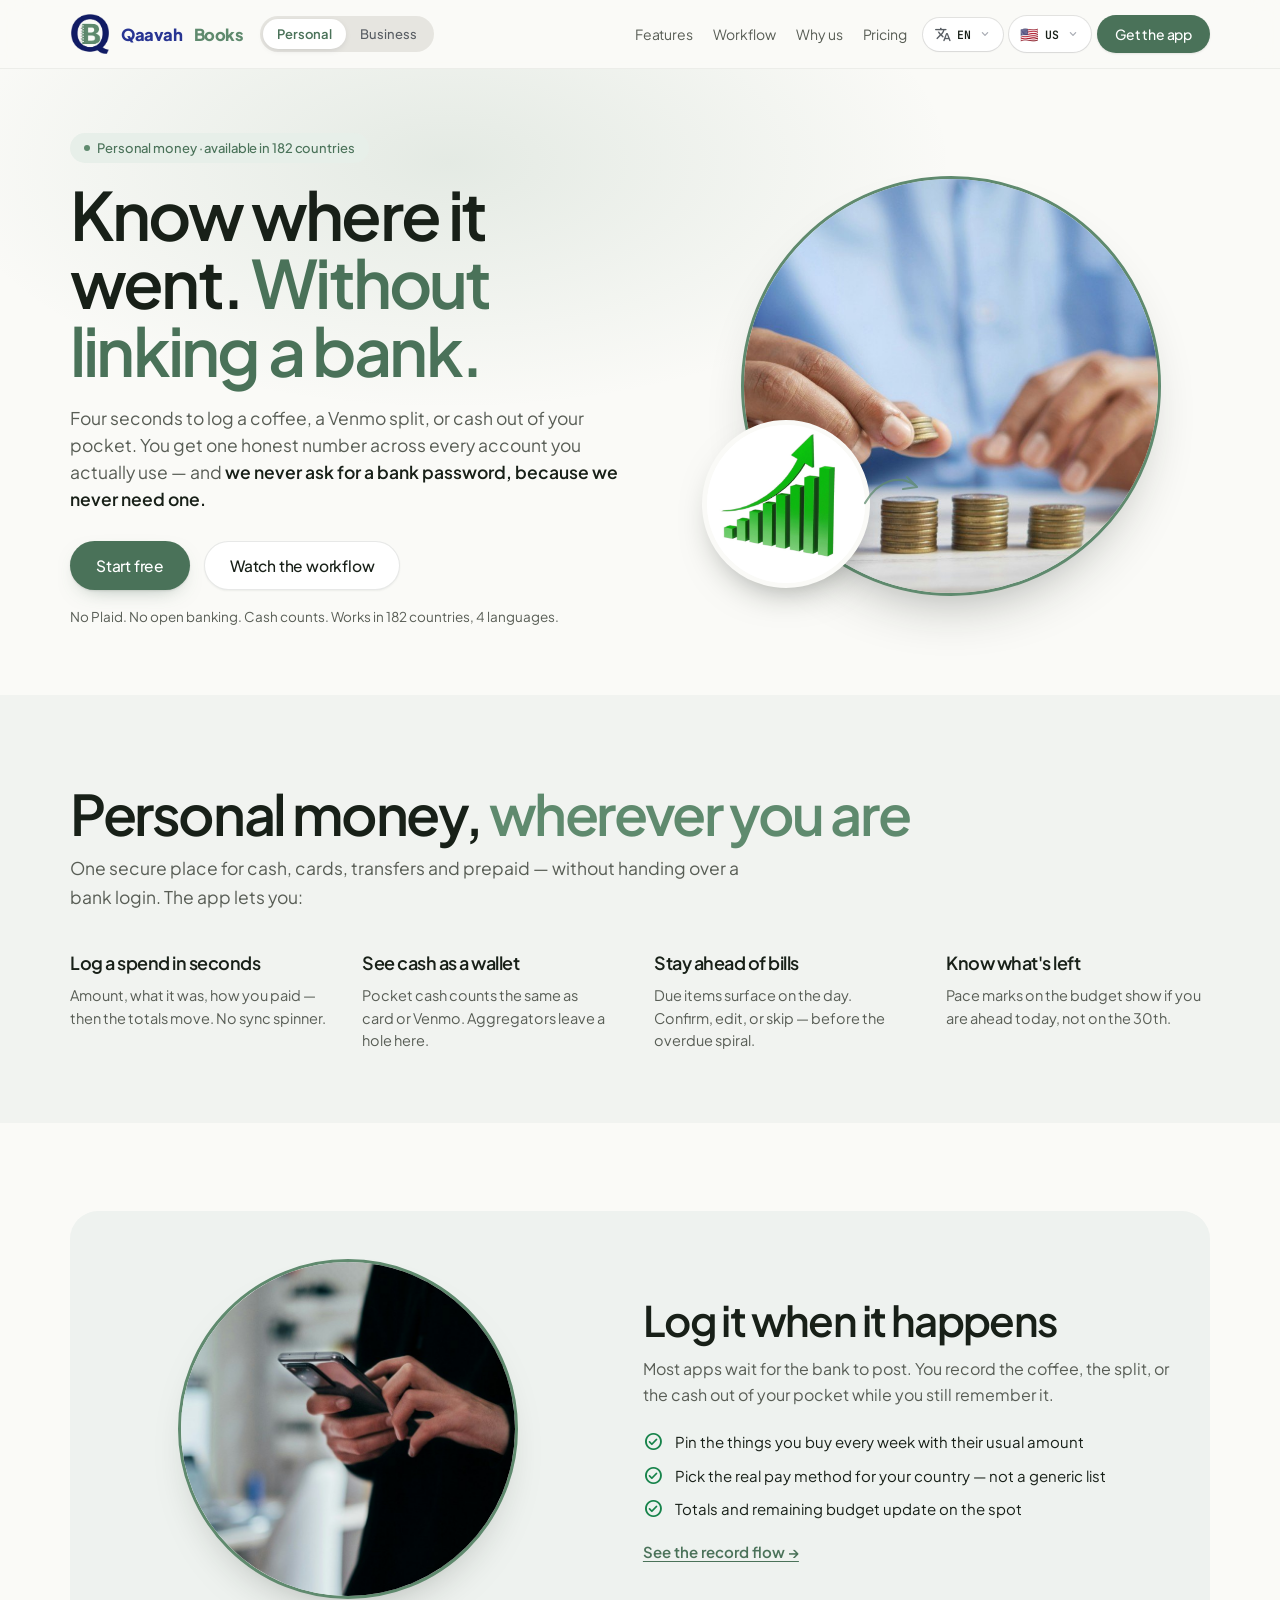
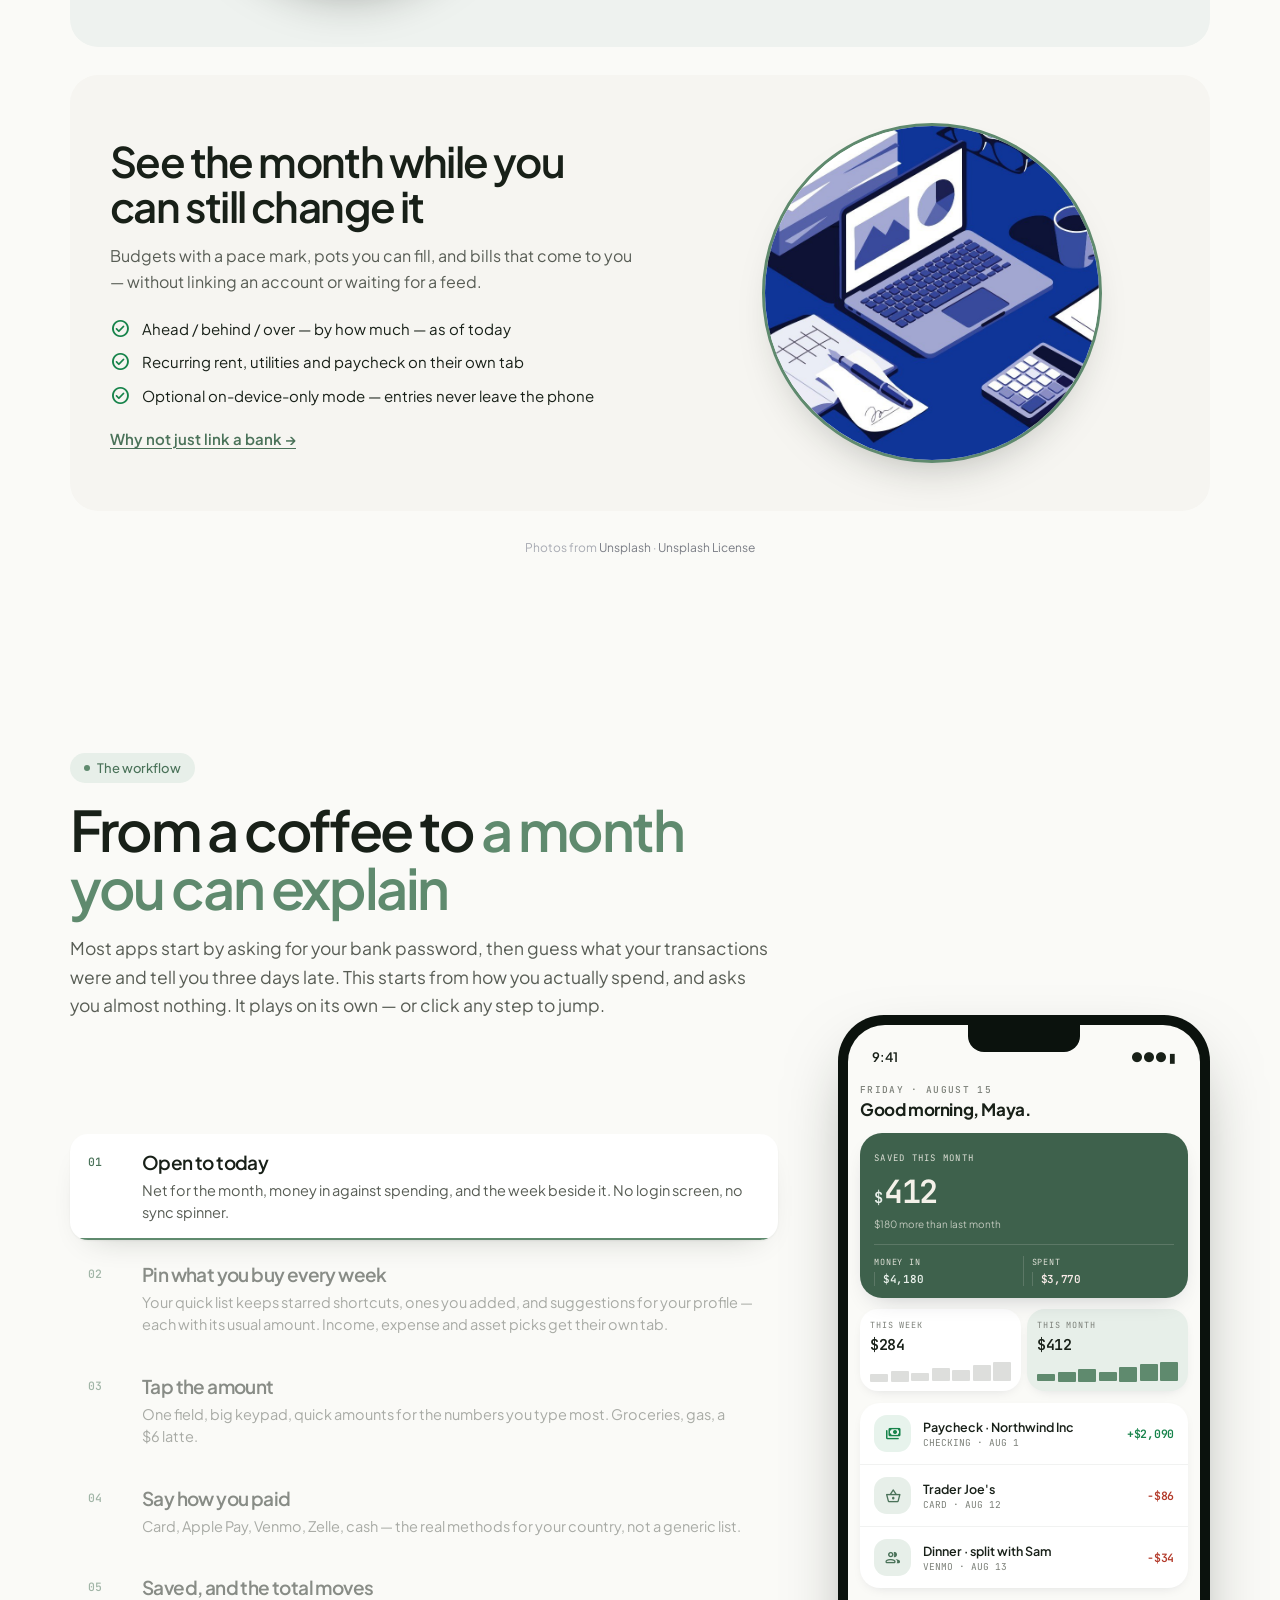
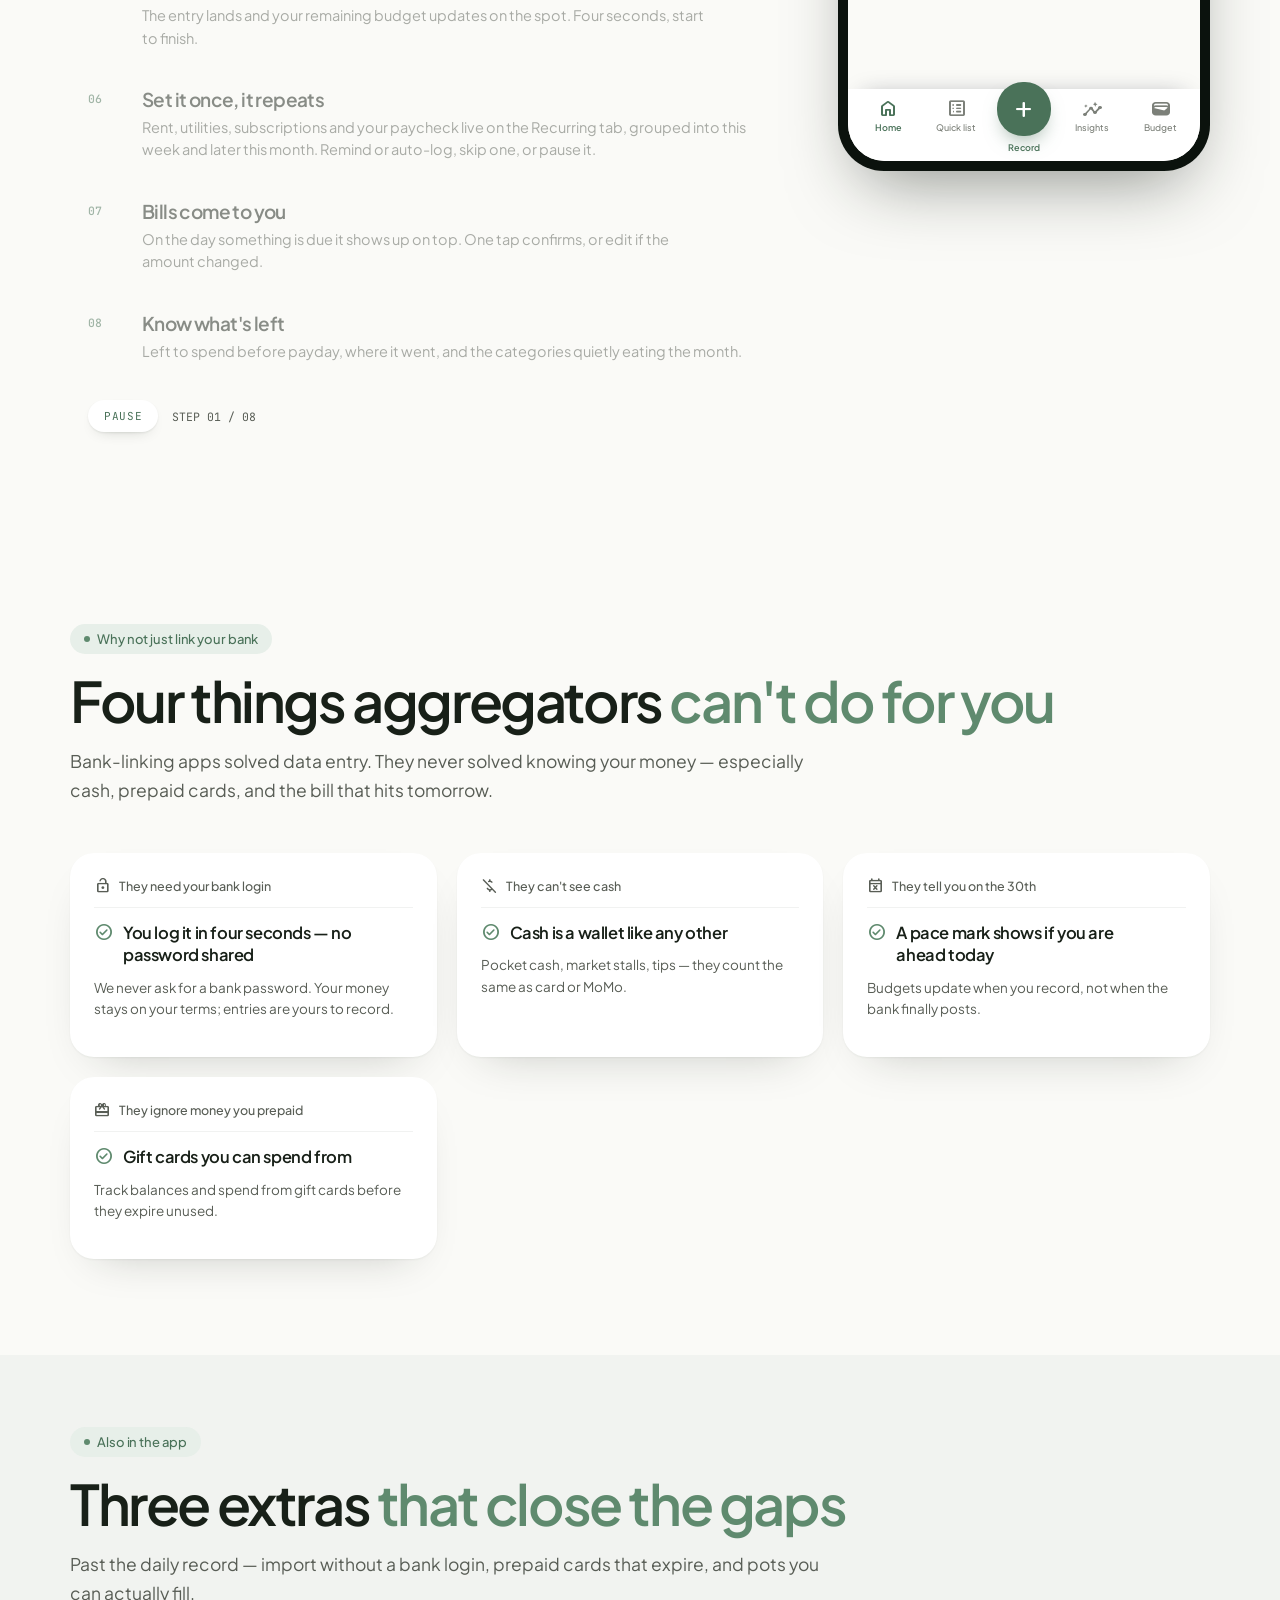
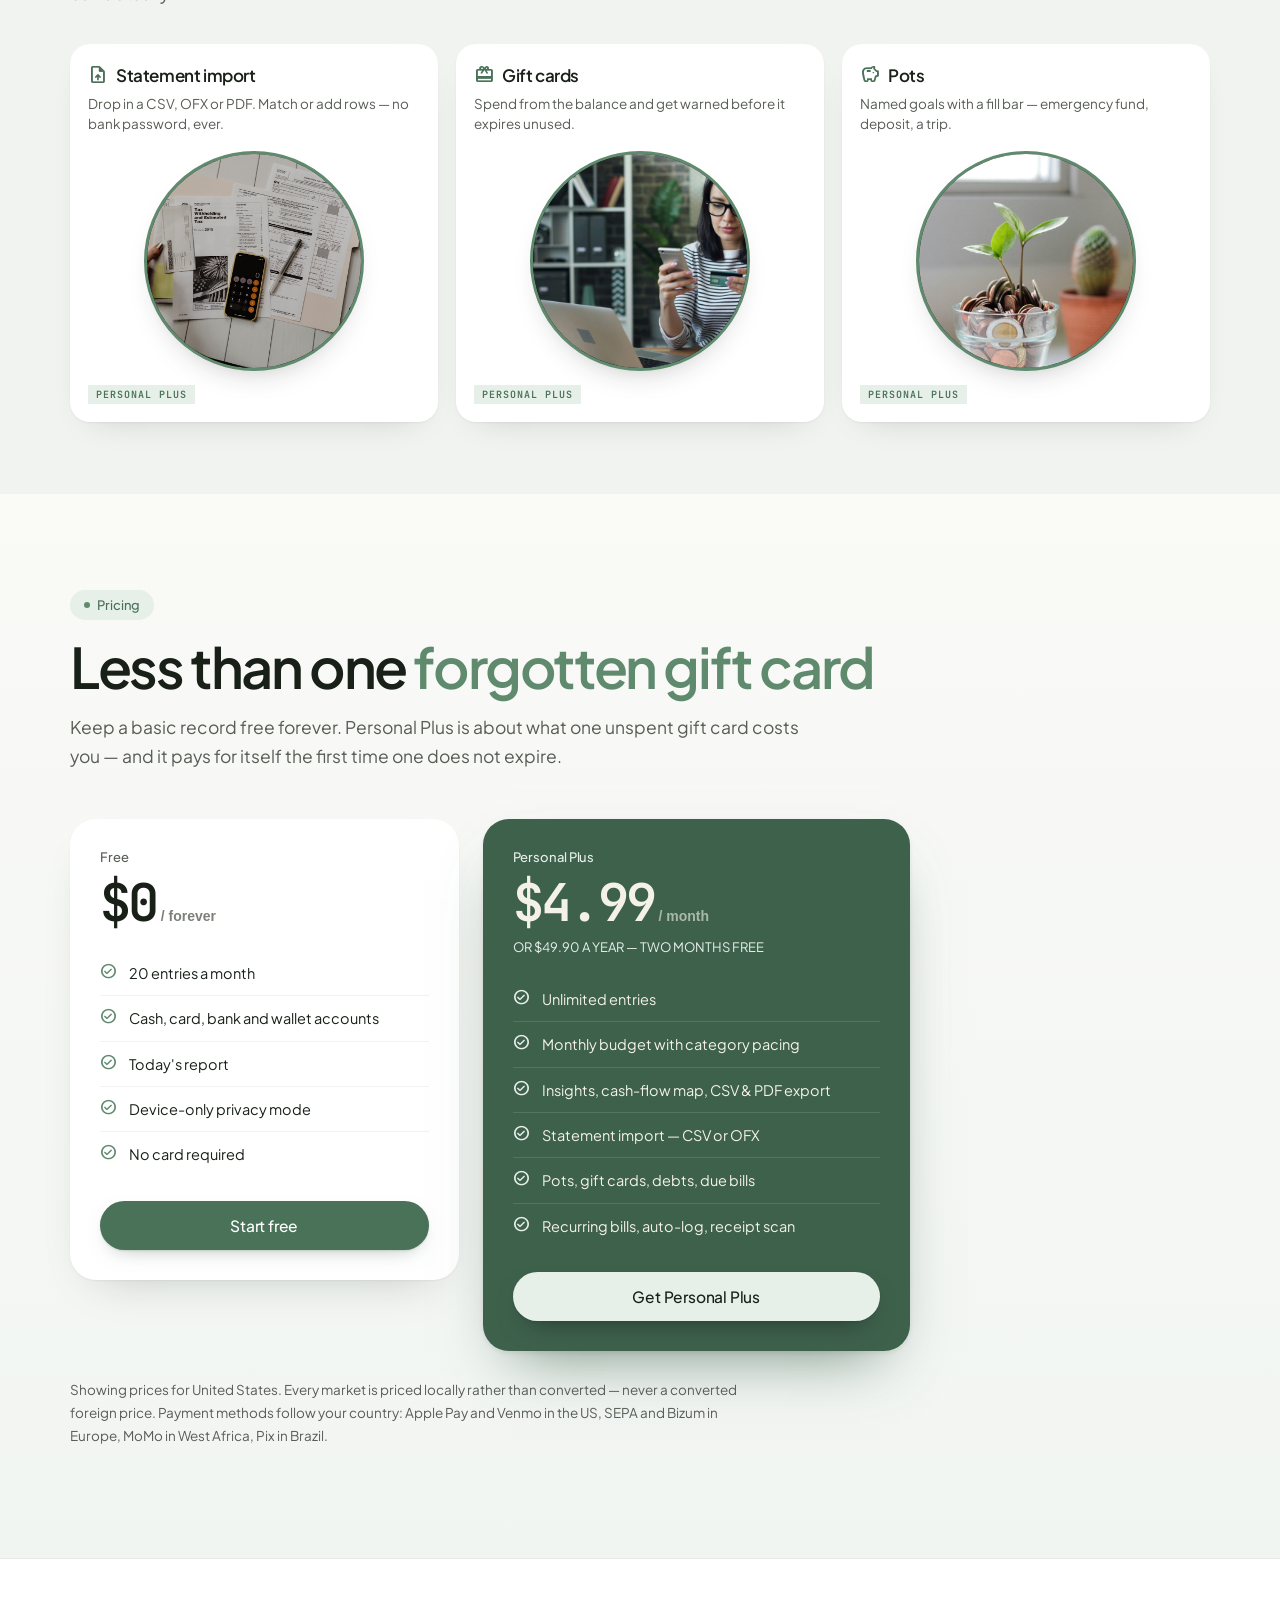
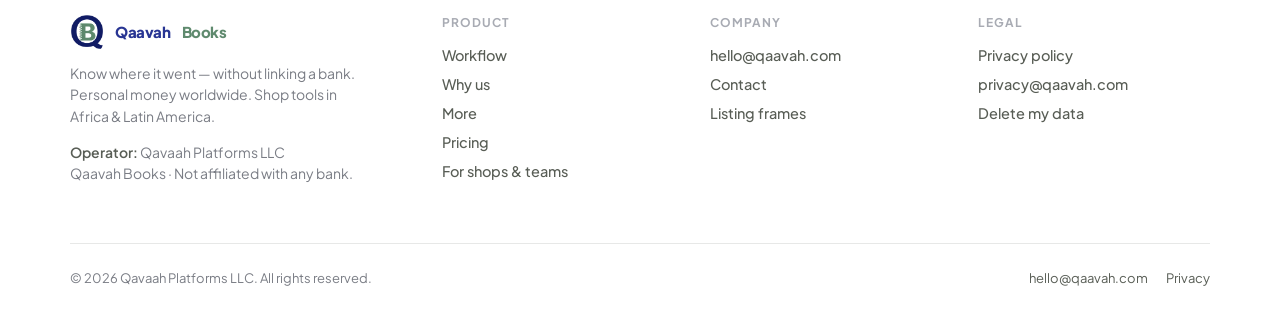
==== commit a4510855: "Ship a full-screen mobile burger drawer and harden tour chrome. Self-host Material Symbols so menu/t" ====
--- a/index.html
+++ b/index.html
@@ -5,15 +5,24 @@
 <meta name="viewport" content="width=device-width, initial-scale=1">
 <title>Qaavah Books — Personal money, in every country</title>
 <link rel="preconnect" href="https://fonts.googleapis.com"><link rel="preconnect" href="https://fonts.gstatic.com" crossorigin>
-<link href="https://fonts.googleapis.com/css2?family=Geist:wght@300;400;500;600;700&family=Plus+Jakarta+Sans:wght@400;500;600;700&family=JetBrains+Mono:wght@400;500;600;700&family=Material+Symbols+Rounded:opsz,wght,FILL,GRAD@24,300,0,0&display=swap" rel="stylesheet">
+<link href="https://fonts.googleapis.com/css2?family=Plus+Jakarta+Sans:wght@400;500;600;700&family=JetBrains+Mono:wght@400;500;600;700&display=swap" rel="stylesheet">
+<link rel="preload" href="assets/fonts/material-symbols-rounded.woff2" as="font" type="font/woff2" crossorigin>
 <style>
+@font-face{
+  font-family:'Material Symbols Rounded';
+  font-style:normal;
+  font-weight:400;
+  font-display:block;
+  src:url('assets/fonts/material-symbols-rounded.woff2') format('woff2');
+}
 :root{--night:#3E614C;--bone:#F4F1E9;--paper:#FAFAF7;--ink:#182018;--sage:#5F8A6E;--sageDeep:#4A7259;--sageDark:#3E614C;--sageLight:#76A084;--sageTint:#E7EFE9;--accent:#E7EFE9;--amber:#B07310;--amberText:#B45309;--amberTint:#FBF1DD;--clay:#B33A2A;--indigo:#283593;--income:#16834A;--incomeTint:#E7F3EC;--muted:#7C8079;--faint:#A8ABB3;--faintOnDark:rgba(244,241,233,.88);--rule:rgba(24,32,24,.1);--hair:rgba(24,32,24,.06)}
 *{box-sizing:border-box}
 html{scroll-behavior:smooth}
-body{margin:0;background:var(--paper);color:var(--ink);font-family:"Geist",system-ui,sans-serif;-webkit-font-smoothing:antialiased;text-wrap:pretty;overflow-x:hidden}
+body{margin:0;background:var(--paper);color:var(--ink);font-family:"Geist","Plus Jakarta Sans",system-ui,sans-serif;-webkit-font-smoothing:antialiased;text-wrap:pretty;overflow-x:hidden}
 a{color:var(--sageDeep);text-decoration:none}a:hover{color:var(--ink)}
 .mono{font-family:"JetBrains Mono",ui-monospace,monospace;font-variant-numeric:tabular-nums}
-.msr{font-family:'Material Symbols Rounded';font-weight:400;font-size:22px;line-height:1;vertical-align:middle;display:inline-block;-webkit-font-feature-settings:'liga';font-feature-settings:'liga'}
+/* No sans-serif fallback — that is what turned "menu"/"translate" into readable words when the icon font was slow. */
+.msr{font-family:'Material Symbols Rounded';font-weight:400;font-style:normal;font-size:22px;line-height:1;letter-spacing:normal;text-transform:none;display:inline-block;white-space:nowrap;word-wrap:normal;direction:ltr;vertical-align:middle;overflow:hidden;-webkit-font-feature-settings:'liga';font-feature-settings:'liga';-webkit-font-smoothing:antialiased}
 .phone,.gsc{font-family:"Plus Jakarta Sans",system-ui,sans-serif}
 .wrap{max-width:1200px;margin:0 auto;padding:0 30px}
 .tag{display:inline-flex;align-items:center;gap:7px;font-size:13px;font-weight:500;letter-spacing:-.1px;color:var(--sageDeep);background:var(--sageTint);padding:7px 14px;border-radius:999px}
@@ -32,6 +41,7 @@
 section{padding:96px 0}
 /* nav */
 nav{position:sticky;top:0;z-index:60;background:rgba(250,250,247,.9);backdrop-filter:blur(16px);color:var(--ink);border-bottom:1px solid var(--hair)}
+section[id]{scroll-margin-top:72px}
 .navin{max-width:1200px;margin:0 auto;padding:14px 30px;display:flex;align-items:center;gap:28px}
 .brand{display:flex;align-items:center;gap:11px;font-size:16.5px;font-weight:600;letter-spacing:-.4px;color:var(--ink)}
 .brand img{width:40px;height:40px;background:none;border:none;border-radius:0;padding:0;object-fit:contain;display:block}
@@ -67,7 +77,9 @@
 .pane.on{opacity:1;transform:none;pointer-events:auto}
 .sb{height:46px;flex:0 0 46px;display:flex;align-items:flex-end;justify-content:space-between;padding:0 24px 6px;font-size:13px;font-weight:600}
 .pb{flex:1;padding:14px 15px 0;overflow:hidden}
-.ph{display:flex;align-items:center;gap:10px;margin-bottom:12px}
+.ph{display:flex;align-items:center;gap:6px;margin-bottom:12px;min-width:0}
+.ph-mid{flex:1;min-width:0}
+.ph-mid .tt{white-space:nowrap;overflow:hidden;text-overflow:ellipsis}
 .ph .bk{width:32px;height:32px;border-radius:50%;background:#fff;display:grid;place-items:center;box-shadow:0 3px 10px -6px rgba(20,22,45,.3)}
 .ph .tt{flex:1;font-size:16px;font-weight:700;letter-spacing:-.4px}
 .pb{min-height:0}
@@ -99,21 +111,23 @@
 .pen{font-size:12.5px;font-weight:600}
 .pes{font-family:"JetBrains Mono",monospace;font-size:9.5px;color:var(--muted);margin-top:1px}
 .pea{font-family:"JetBrains Mono",monospace;font-size:12.5px;font-weight:600}
-.ptab{flex:0 0 72px;background:#fff;display:flex;align-items:flex-start;padding:9px 6px 0;box-shadow:0 -8px 24px -16px rgba(20,22,45,.4)}
+.ptab{flex:0 0 72px;background:#fff;display:flex;align-items:flex-start;padding:9px 6px 0;box-shadow:0 -8px 24px -16px rgba(20,22,45,.4);position:relative;z-index:3;overflow:visible}
 .pt{flex:1;display:flex;flex-direction:column;align-items:center;gap:3px;font-size:9px;font-weight:500;color:var(--muted)}
 .pt.on{color:var(--sageDeep);font-weight:600}.pt .msr{font-size:21px}
-.pfab{width:54px;height:54px;border-radius:26px;background:var(--sageDeep);display:grid;place-items:center;margin-top:-16px;box-shadow:0 10px 20px -8px rgba(74,114,89,.6)}
+.pfab{width:54px;height:54px;border-radius:26px;background:var(--sageDeep);display:grid;place-items:center;margin-top:-16px;box-shadow:0 10px 20px -8px rgba(74,114,89,.6);position:relative;z-index:4}
 .pfab .msr{font-size:26px;color:#fff}
 .pfl{font-size:9px;font-weight:600;color:var(--sageDeep);margin-top:3px}
-.ppriv{display:inline-flex;align-items:center;gap:4px;background:var(--sageTint);color:var(--sageDeep);font-family:"JetBrains Mono",monospace;font-size:8px;font-weight:600;letter-spacing:.1em;padding:5px 9px;border-radius:999px;flex:0 0 auto}
+.ppriv{display:inline-flex;align-items:center;gap:3px;background:var(--sageTint);color:var(--sageDeep);font-family:"JetBrains Mono",monospace;font-size:7.5px;font-weight:600;letter-spacing:.08em;padding:4px 7px;border-radius:999px;flex:0 0 auto;max-width:42%;white-space:nowrap}
 .ppriv .msr{font-size:11px}
-.pcta{display:inline-flex;align-items:center;gap:4px;background:var(--sageDeep);color:#fff;font-size:10.5px;font-weight:600;padding:8px 12px;border-radius:999px;flex:0 0 auto;box-shadow:0 6px 14px -8px rgba(74,114,89,.7)}
+.pcta{display:inline-flex;align-items:center;gap:2px;background:var(--sageDeep);color:#fff;font-size:10px;font-weight:600;padding:6px 9px;border-radius:999px;flex:0 0 auto;box-shadow:0 6px 14px -8px rgba(74,114,89,.7);white-space:nowrap}
 .pcta .msr{font-size:13px}
 .psearch{display:flex;align-items:center;gap:9px;background:#fff;border-radius:999px;padding:11px 14px;font-size:12px;color:var(--faint);margin-top:12px;box-shadow:0 0 0 1px var(--hair),0 4px 14px -10px rgba(20,22,45,.2)}
 /* record pane */
 .segs{display:flex;gap:0;background:#E6E5E0;border-radius:14px;padding:4px;margin-bottom:6px}
 .segs span{flex:1;text-align:center;padding:8px 0;border-radius:11px;font-size:12px;font-weight:500;color:var(--muted)}
 .segs span.on{background:#fff;color:var(--ink);font-weight:600;box-shadow:0 2px 8px -4px rgba(20,22,45,.25)}
+.segs-tight{gap:2px;padding:3px}
+.segs-tight span{padding:7px 2px;font-size:10px;letter-spacing:-.2px}
 .amt{text-align:center;padding:26px 0 12px}
 .amtc{font-family:"JetBrains Mono",monospace;font-size:9.5px;letter-spacing:.12em;text-transform:uppercase;color:var(--muted)}
 .amtv{font-family:"JetBrains Mono",monospace;font-size:52px;font-weight:600;letter-spacing:-2.6px;margin-top:8px}
@@ -317,12 +331,29 @@
 .navmenu>summary{list-style:none;display:inline-flex;align-items:center;gap:6px;padding:8px 12px;border-radius:999px;background:#fff;font-size:12.5px;font-weight:500;cursor:pointer;box-shadow:0 0 0 1px rgba(21,22,34,.1),0 1px 2px rgba(21,22,34,.05)}
 .navmenu>summary::-webkit-details-marker{display:none}
 .navmenu>summary .msr{font-size:18px;color:#585D63}
-.navmenu .lmenu{min-width:180px}
-.navmenu a{display:flex;align-items:center;gap:10px;padding:11px;border-radius:11px;font-size:14px;color:#15161A}
-.navmenu a:hover{background:#F1F1EE;color:#15161A}
-.navmenu a .msr{font-size:17px;color:#585D63}
-
-
+body.drawer-open{overflow:hidden;touch-action:none}
+
+/* Full-screen burger drawer (IJM-style) */
+.drawer{display:flex;flex-direction:column;padding:0!important;min-width:0;background:#fff}
+.drawer-bar{display:flex;align-items:center;gap:10px;padding:14px 16px;border-bottom:1px solid rgba(21,22,34,.08);flex:0 0 auto}
+.drawer-x{flex:0 0 auto;width:40px;height:40px;border-radius:10px;border:1px solid rgba(21,22,34,.14);background:#fff;display:grid;place-items:center;cursor:pointer;padding:0;font-family:inherit;color:var(--sageDeep)}
+.drawer-x .msr{font-size:22px;color:inherit}
+.drawer-x:hover{background:#F1F1EE}
+.drawer-logo{flex:1;min-width:0;display:inline-flex;align-items:center;justify-content:flex-start;gap:8px;color:var(--ink);font-size:15px;font-weight:600;letter-spacing:-.2px;text-decoration:none}
+.drawer-logo img{width:28px;height:28px;border-radius:7px}
+.drawer-logo b{font-weight:700;color:var(--indigo)}
+.drawer-logo i{font-style:normal;font-weight:600;color:var(--sageDeep)}
+.drawer-body{flex:1;min-height:0;overflow:auto;-webkit-overflow-scrolling:touch}
+.drawer-link{display:flex;align-items:center;justify-content:space-between;gap:12px;padding:20px 22px;border-bottom:1px solid rgba(21,22,34,.08);border-radius:0!important;font-size:15px;font-weight:700;letter-spacing:.06em;text-transform:uppercase;color:var(--ink)!important;background:transparent!important}
+.drawer-link .msr{font-size:22px;color:#A8ABB3;flex:0 0 auto}
+.drawer-link:hover,.drawer-link:focus-visible{background:#F7F7F4!important;color:var(--ink)!important}
+.drawer-link.on{color:var(--sageDeep)!important}
+.drawer-link.on .msr{color:var(--sageDeep)}
+.drawer-foot{flex:0 0 auto;display:flex;align-items:center;gap:10px;padding:16px 18px calc(16px + env(safe-area-inset-bottom,0px));border-top:1px solid rgba(21,22,34,.08);background:#fff}
+.drawer-foot .drawer-lane{flex:1;min-width:0;display:grid;grid-template-columns:1fr 1fr;gap:8px}
+.drawer-foot .drawer-lane a{display:flex;align-items:center;justify-content:center;padding:12px 10px;border-radius:999px;font-size:13px;font-weight:600;color:#585D55;background:#F1F1EE;text-decoration:none;text-align:center}
+.drawer-foot .drawer-lane a.on{background:var(--sageDeep);color:#fff}
+.drawer-foot .drawer-lane a:not(.on):hover{background:#E6E5E0;color:var(--ink)}
 
 /* —— Xero-style marketing layout —— */
 .hero{background:var(--paper);color:var(--ink);padding:64px 0 56px;position:relative;overflow:hidden}
@@ -462,6 +493,10 @@
   .hlede,.slede{font-size:16px;max-width:100%}
   .gate{max-width:100%}
 }
+
+.menu-label{display:none}
+.menu-lane{display:none}
+
 @media(max-width:720px){
   .lane{display:none}
   .navin>.btn.sm,.nav-tools>.btn.sm{display:none}
@@ -476,7 +511,6 @@
   .brand{gap:8px;font-size:14.5px;min-width:0}
   .brand img{width:30px;height:30px}
   .lmenu{right:0;left:auto;min-width:min(220px,calc(100vw - 24px));max-width:calc(100vw - 20px)}
-  .navmenu .lmenu{right:0}
   .cmenu{max-height:min(320px,60vh)}
 }
 @media(max-width:640px){
@@ -490,6 +524,25 @@
   .plans{grid-template-columns:1fr}
 }
 
+
+
+/* Phone mock: room for long local currencies */
+.phone .phero{padding:14px 14px 12px}
+.phone .phv{font-size:clamp(22px,8.2vw,32px);letter-spacing:-1.2px;max-width:100%;overflow:hidden;text-overflow:ellipsis;white-space:nowrap}
+.phone .phv .c{font-size:.48em}
+.phone .phc{font-size:10px;line-height:1.35;overflow:hidden;text-overflow:ellipsis;white-space:nowrap}
+.phone .psub{gap:0}
+.phone .psub div{flex:1;min-width:0;overflow:hidden;padding-right:6px}
+.phone .psub div+div{padding-left:8px;padding-right:0}
+.phone .psv{display:block;font-size:11px;letter-spacing:-.3px;max-width:100%;overflow:hidden;text-overflow:ellipsis;white-space:nowrap}
+.phone .prow{gap:6px;min-width:0}
+.phone .pcard{flex:1;min-width:0;padding:10px;overflow:hidden}
+.phone .pcv{font-size:clamp(11px,3.6vw,15px);letter-spacing:-.5px;max-width:100%;overflow:hidden;text-overflow:ellipsis;white-space:nowrap}
+.phone .pea{font-size:11.5px;letter-spacing:-.3px;max-width:42%;overflow:hidden;text-overflow:ellipsis;white-space:nowrap;flex:0 1 auto}
+.phone .pen{overflow:hidden;text-overflow:ellipsis;white-space:nowrap}
+.phone .pb{padding:12px 12px 0}
+.phone .pgreet{font-size:17px;letter-spacing:-.4px}
+.phone .amtv{font-size:clamp(32px,11vw,48px);letter-spacing:-1.8px}
 
 /* —— Mobile layout fixes (2026-09) —— */
 @media(max-width:980px){
@@ -511,14 +564,16 @@
 }
 
 .phone{overflow:hidden;max-width:100%}
-.ptab{width:100%;min-width:0;max-width:100%}
-.pt{flex:1 1 0;min-width:0;max-width:100%;overflow:hidden}
-.pt .msr{display:block;width:1.15em;height:1.15em;overflow:hidden;line-height:1.15em;text-align:center;margin:0 auto}
-.msr{font-variation-settings:'FILL' 0,'wght' 300,'GRAD' 0,'opsz' 24}
+.phone .screen{overflow-x:hidden;overflow-y:hidden}
+.phone .pane{overflow:visible}
+.phone .ptab,.phone .pt{overflow:visible}
+.ptab{width:100%;min-width:0;max-width:100%;overflow:visible}
+.pt{flex:1 1 0;min-width:0;max-width:100%;overflow:visible}
+.pt .msr{display:block;margin:0 auto}
 .pays{grid-template-columns:1fr 1fr;max-width:100%}
 .pay{min-width:0;overflow:hidden}
 .ph{min-width:0}
-.ph .tt,.ppriv,.pcta{max-width:100%}
+.ph .tt{max-width:100%}
 .amtv{font-size:clamp(36px,12vw,52px);letter-spacing:-2px}
 .unavailable-in h1 em,.unavailable-in [data-country-name]{white-space:nowrap}
 @media(max-width:980px){
@@ -552,6 +607,34 @@
   .wrap{padding:0 12px}
 }
 
+
+/* Full-screen burger drawer on mobile / tablet nav breakpoint */
+@media(max-width:1180px){
+  .navmenu{position:static}
+  .navmenu[open]>.lmenu.drawer{
+    position:fixed;
+    inset:0;
+    left:0;
+    right:0;
+    top:0;
+    width:100%;
+    min-width:0;
+    max-width:none;
+    max-height:none;
+    height:100dvh;
+    overflow:hidden;
+    padding:0;
+    border-radius:0;
+    z-index:120;
+    box-shadow:none;
+    animation:drawerIn .28s cubic-bezier(.22,.9,.24,1);
+  }
+}
+@keyframes drawerIn{
+  from{opacity:0;transform:translateY(10px)}
+  to{opacity:1;transform:none}
+}
+
 </style>
 </head>
 <body data-page="personal" id="layoutPersonal">
@@ -564,12 +647,24 @@
     <div class="nav-tools">
     <details class="lang navmenu">
       <summary><span class="msr">menu</span>Menu</summary>
-      <div class="lmenu">
-        <a href="#lets"><span class="msr">apps</span><span data-pf="nav_features">Features</span></a>
-        <a href="#flow"><span class="msr">play_circle</span><span data-pf="nav_workflow">Workflow</span></a>
-        <a href="#edge"><span class="msr">compare_arrows</span><span data-pf="nav_why">Why us</span></a>
-        <a href="#pricing"><span class="msr">sell</span><span data-pf="nav_pricing">Pricing</span></a>
-        <a href="#pricing"><span class="msr">download</span><span data-pf="nav_get">Get the app</span></a>
+      <div class="lmenu drawer">
+        <div class="drawer-bar">
+          <button type="button" class="drawer-x" aria-label="Close menu"><span class="msr">close</span></button>
+          <a class="drawer-logo" href="/"><img src="assets/logo-mark.png" alt=""><b>Qaavah</b> <i>Books</i></a>
+        </div>
+        <div class="drawer-body" role="navigation" aria-label="On this page">
+          <a class="drawer-link" href="#lets"><span data-pf="nav_features">Features</span><span class="msr">chevron_right</span></a>
+          <a class="drawer-link" href="#flow"><span data-pf="nav_workflow">Workflow</span><span class="msr">chevron_right</span></a>
+          <a class="drawer-link" href="#edge"><span data-pf="nav_why">Why us</span><span class="msr">chevron_right</span></a>
+          <a class="drawer-link" href="#pricing"><span data-pf="nav_pricing">Pricing</span><span class="msr">chevron_right</span></a>
+          <a class="drawer-link" href="#pricing"><span data-pf="nav_get">Get the app</span><span class="msr">chevron_right</span></a>
+        </div>
+        <div class="drawer-foot">
+          <div class="drawer-lane" role="navigation" aria-label="Tour">
+            <a class="on" href="/" data-pf="nav_personal">Personal</a>
+            <a href="/business.html" data-pf="nav_business">Business</a>
+          </div>
+        </div>
       </div>
     </details>
     <details class="lang">
@@ -584,7 +679,7 @@
     </details>
     <details class="lang country">
       <summary><span class="flag" style="font-size:15px">🇺🇸</span><span class="lbl">US</span><span class="msr chev">expand_more</span></summary>
-      <div class="lmenu cmenu" role="listbox"><!-- filled by tour-site.js?v=24 --></div>
+      <div class="lmenu cmenu" role="listbox"><!-- filled by tour-site.js?v=28 --></div>
     </details>
     <a class="btn sm" href="#pricing" data-pf="nav_get">Get the app</a>
     </div>
@@ -700,8 +795,8 @@
       <div class="pane" data-p="1">
         <div class="sb"><span>9:41</span><span>●●● ▮</span></div>
         <div class="pb">
-          <div class="ph"><div class="bk"><span class="msr" style="font-size:14px">arrow_back_ios_new</span></div><div style="flex:1;min-width:0"><div class="pkick">My book</div><div class="tt" style="font-size:17px;margin-top:1px">Quick list</div></div><span class="ppriv"><span class="msr">lock</span><span data-pf-mock="mock_private">PRIVATE</span></span><span class="pcta"><span class="msr">add</span>Add</span></div>
-          <div class="segs" style="gap:3px"><span style="font-size:11px">Income</span><span class="on" style="font-size:11px">Expense</span><span style="font-size:11px">Recurring</span><span style="font-size:11px">Assets</span></div>
+          <div class="ph"><div class="bk"><span class="msr" style="font-size:14px">arrow_back_ios_new</span></div><div class="ph-mid"><div class="pkick">My book</div><div class="tt">Quick list</div></div><span class="ppriv"><span class="msr">lock</span><span data-pf-mock="mock_private">PRIVATE</span></span><span class="pcta"><span class="msr">add</span>Add</span></div>
+          <div class="segs segs-tight"><span>Income</span><span class="on">Expense</span><span>Recurring</span><span>Assets</span></div>
           <div class="psearch"><span class="msr" style="font-size:15px">search</span>Search expense shortcuts…</div>
           <div class="pkick" style="margin-top:14px">STARRED</div>
           <div class="plist" style="margin-top:9px">
@@ -777,8 +872,8 @@
       <div class="pane" data-p="5">
         <div class="sb"><span>9:41</span><span>●●● ▮</span></div>
         <div class="pb">
-          <div class="ph"><div class="bk"><span class="msr" style="font-size:14px">arrow_back_ios_new</span></div><div style="flex:1;min-width:0"><div class="pkick">My book</div><div class="tt" style="font-size:17px;margin-top:1px">Quick list</div></div><span class="ppriv"><span class="msr">lock</span><span data-pf-mock="mock_private">PRIVATE</span></span><span class="pcta"><span class="msr">add</span>Add</span></div>
-          <div class="segs" style="gap:3px"><span style="font-size:11px">Income</span><span style="font-size:11px">Expense</span><span class="on" style="font-size:11px">Recurring</span><span style="font-size:11px">Assets</span></div>
+          <div class="ph"><div class="bk"><span class="msr" style="font-size:14px">arrow_back_ios_new</span></div><div class="ph-mid"><div class="pkick">My book</div><div class="tt">Quick list</div></div><span class="ppriv"><span class="msr">lock</span><span data-pf-mock="mock_private">PRIVATE</span></span><span class="pcta"><span class="msr">add</span>Add</span></div>
+          <div class="segs segs-tight"><span>Income</span><span>Expense</span><span class="on">Recurring</span><span>Assets</span></div>
           <div class="psearch"><span class="msr" style="font-size:15px">search</span>Search recurring…</div>
           <div class="pkick" style="margin-top:14px">THIS WEEK</div>
           <div class="bill" style="margin-top:9px">
@@ -971,8 +1066,8 @@
     <div class="foot">
       <div class="about">
         <a class="brand" href="/" style="font-size:15px"><img src="assets/logo-mark.png" alt="Qaavah Books" style="width:34px;height:34px"><b>Qaavah</b> <i>Books</i></a>
-        <p data-pf="foot_about">Know where it went — without linking a bank. Personal ledgers worldwide; shop tools where markets are open.</p>
-        <p class="op"><b>Operator:</b> Qavaah Platforms LLC<br>Product of Qavaah Platforms LLC · Not affiliated with any bank.</p>
+        <p data-pf="foot_about">Know where it went — without linking a bank. Personal money worldwide. Shop tools in Africa &amp; Latin America.</p>
+        <p class="op"><b>Operator:</b> Qavaah Platforms LLC<br><span data-pf="foot_op">Qaavah Books · Not affiliated with any bank.</span></p>
       </div>
       <div class="fcol">
         <h4 data-pf="foot_col_product">Product</h4>
@@ -1028,10 +1123,10 @@
 
 
 <script src="js/site-countries.js?v=24"></script>
-<script src="js/pf-localize.js?v=24"></script>
-<script src="js/site-i18n.js?v=24"></script>
-<script src="js/pf-i18n.js?v=24"></script>
-<script src="js/tour-site.js?v=24"></script>
+<script src="js/pf-localize.js?v=26"></script>
+<script src="js/site-i18n.js?v=27"></script>
+<script src="js/pf-i18n.js?v=28"></script>
+<script src="js/tour-site.js?v=30"></script>
 
 </body>
 </html>
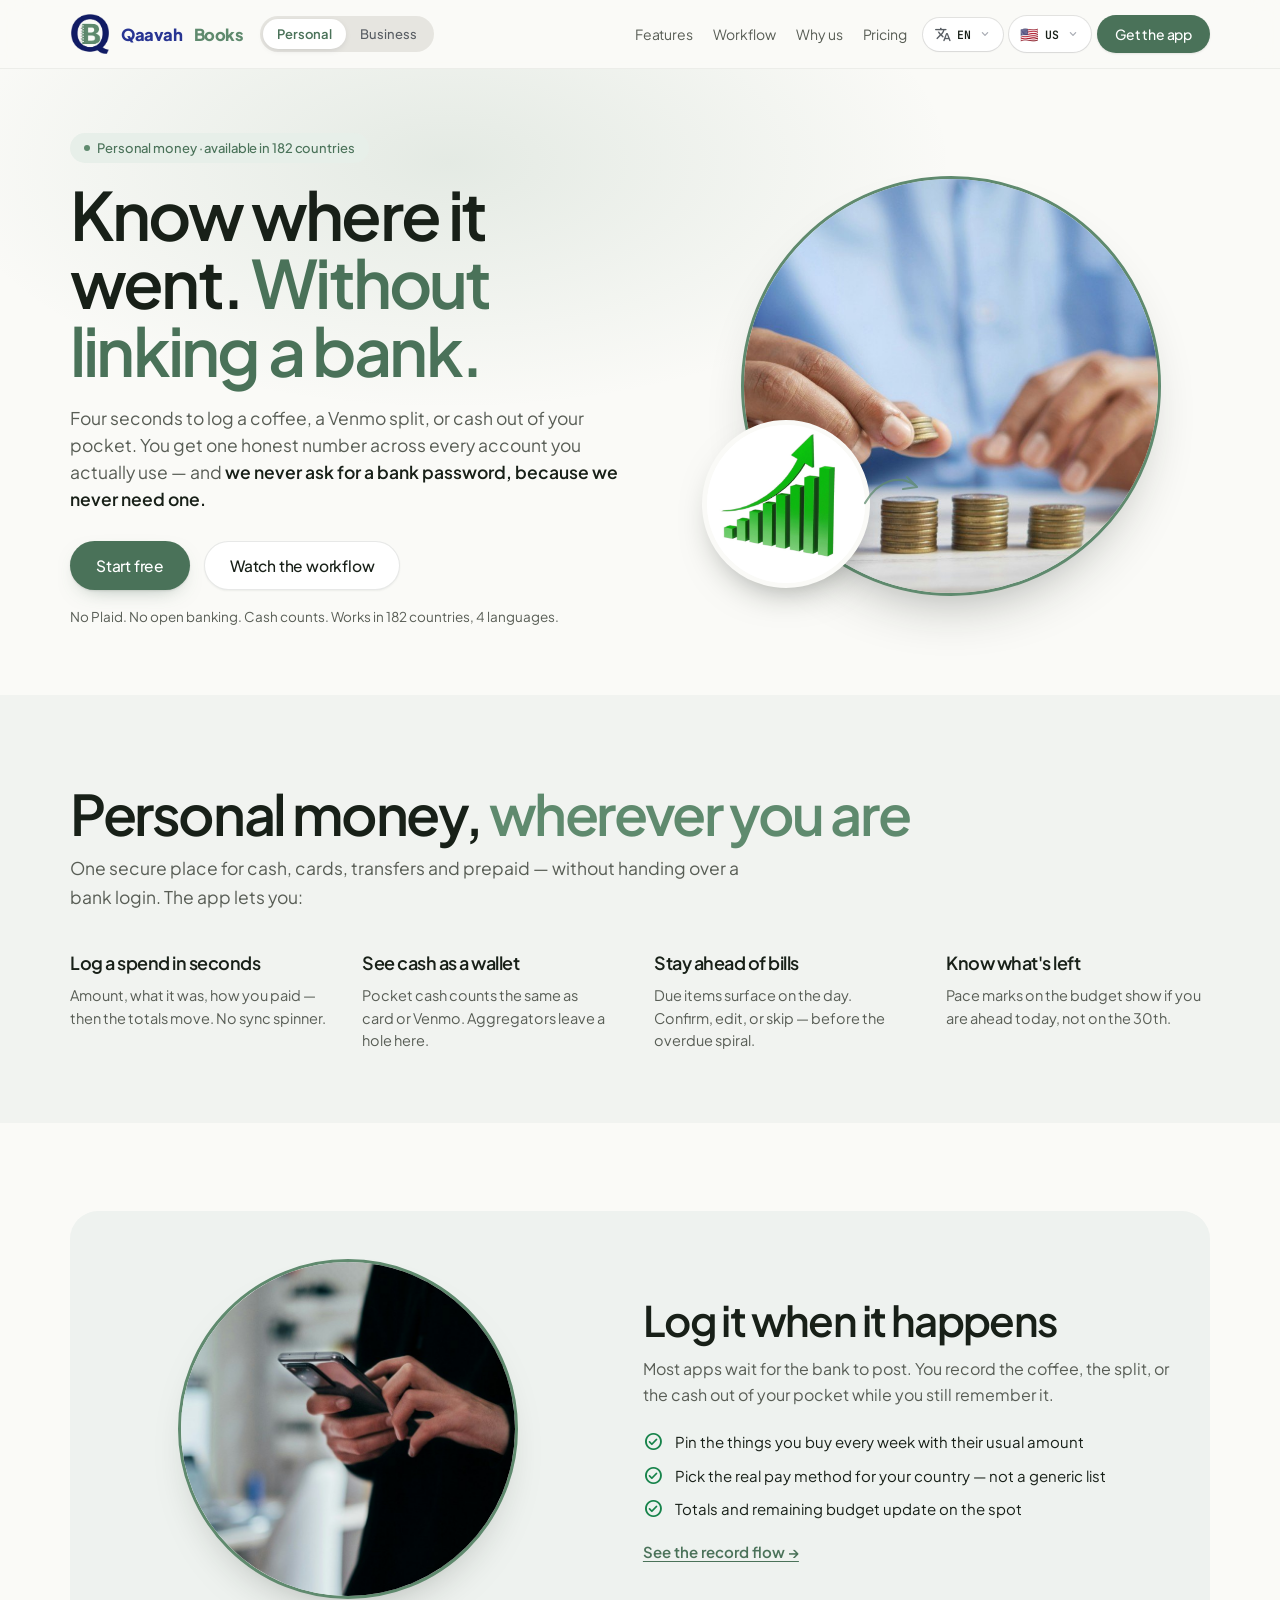
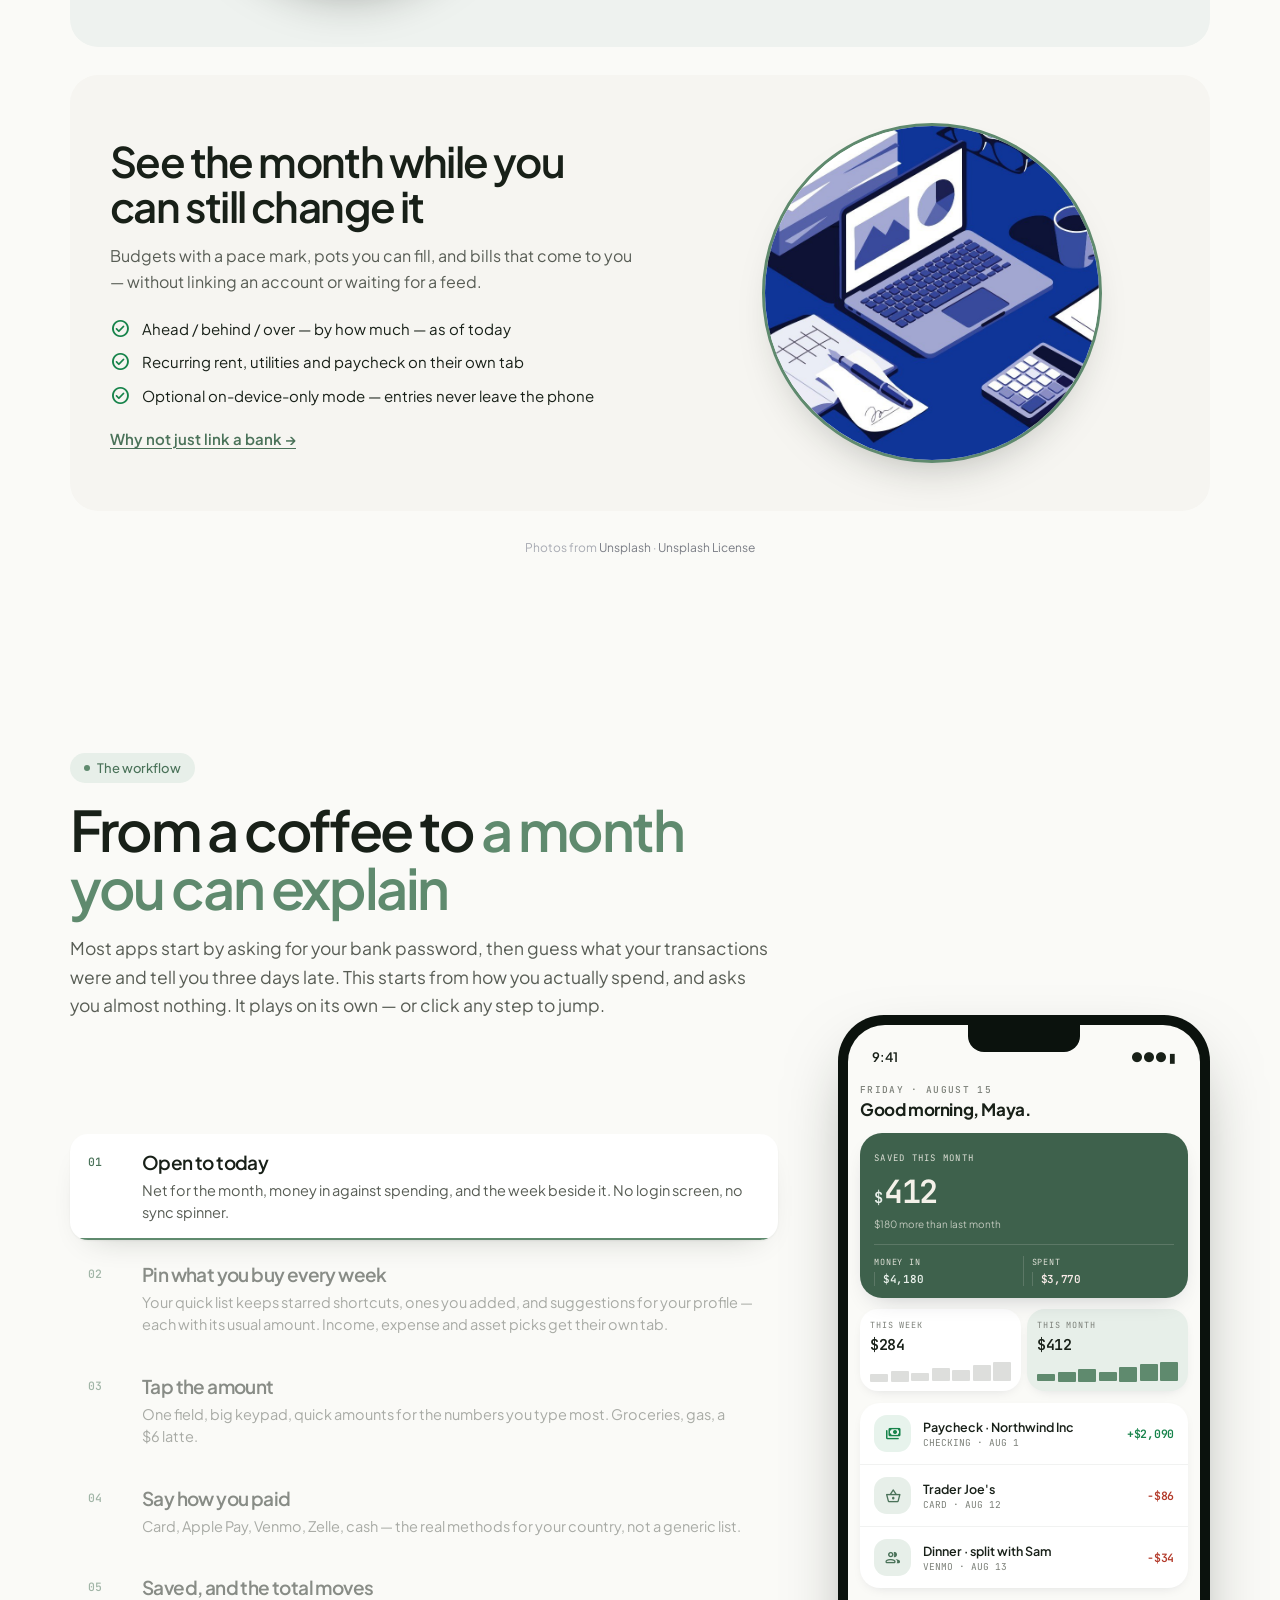
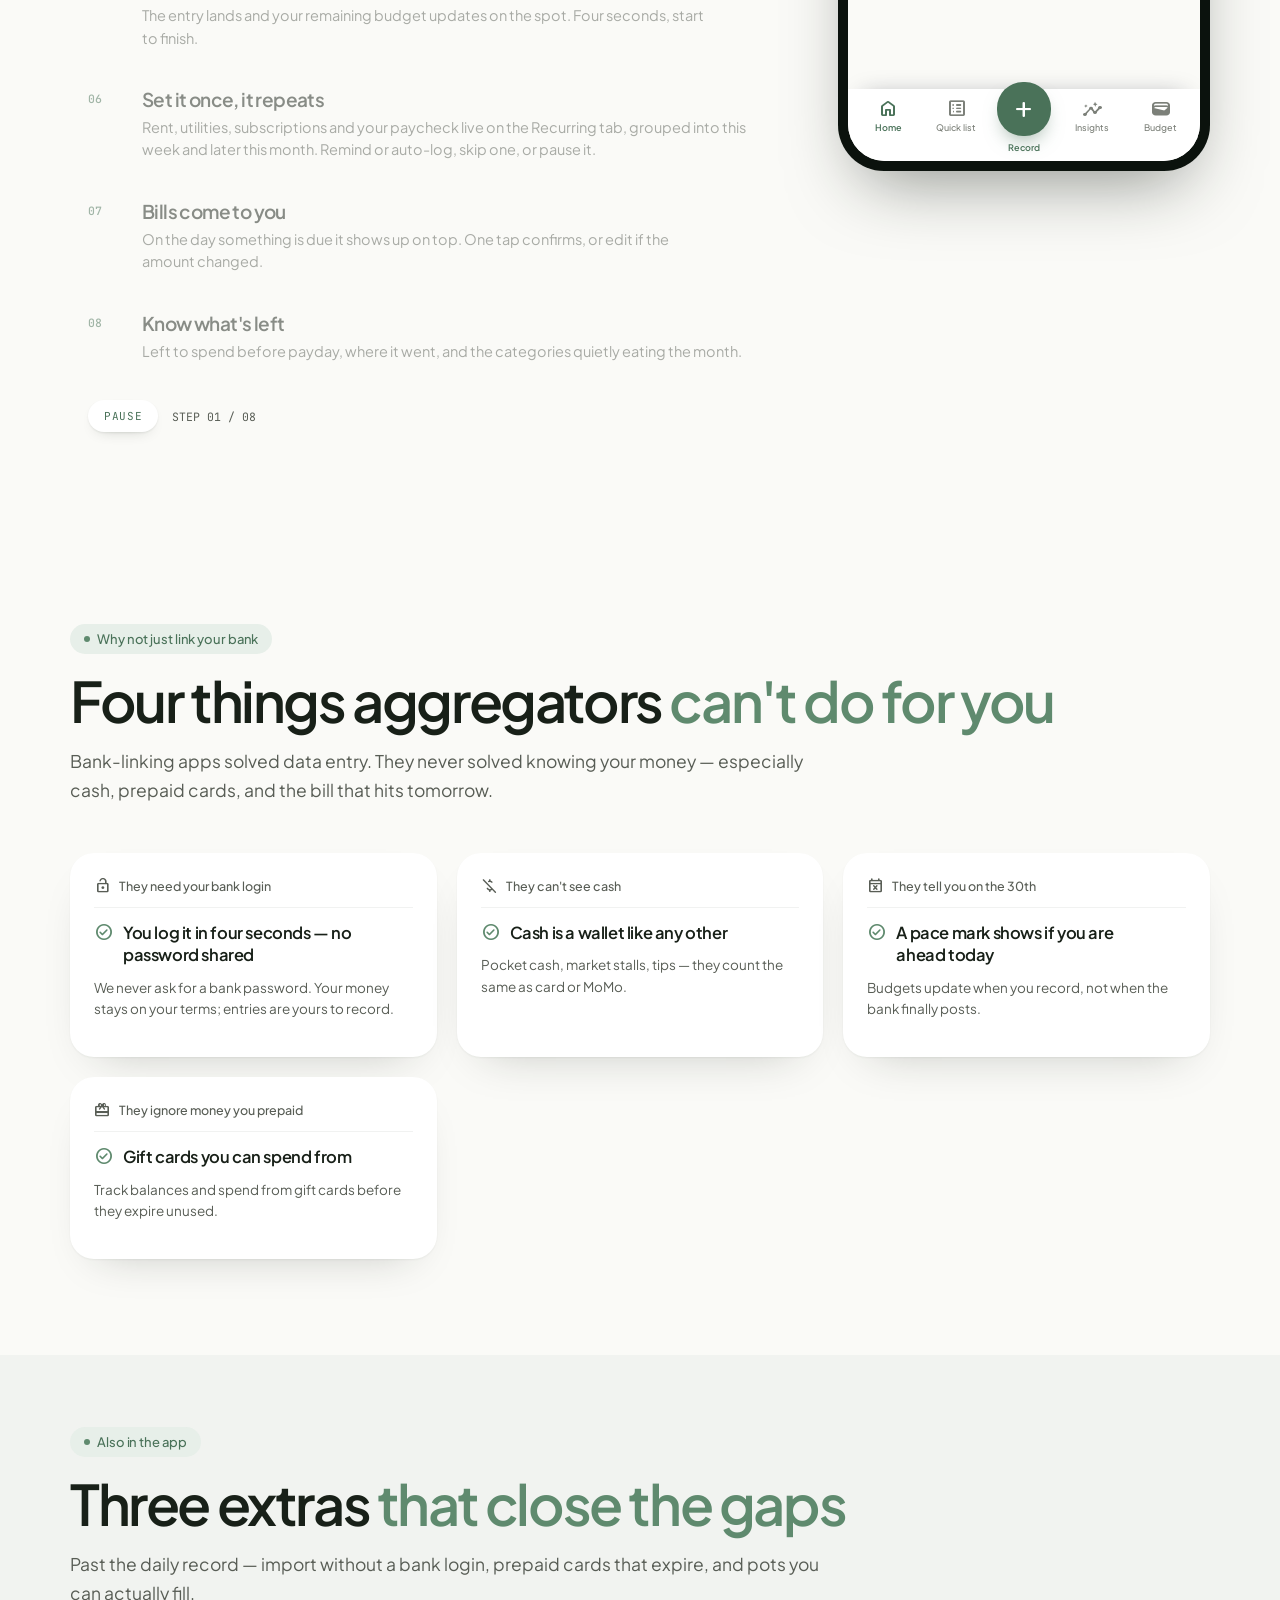
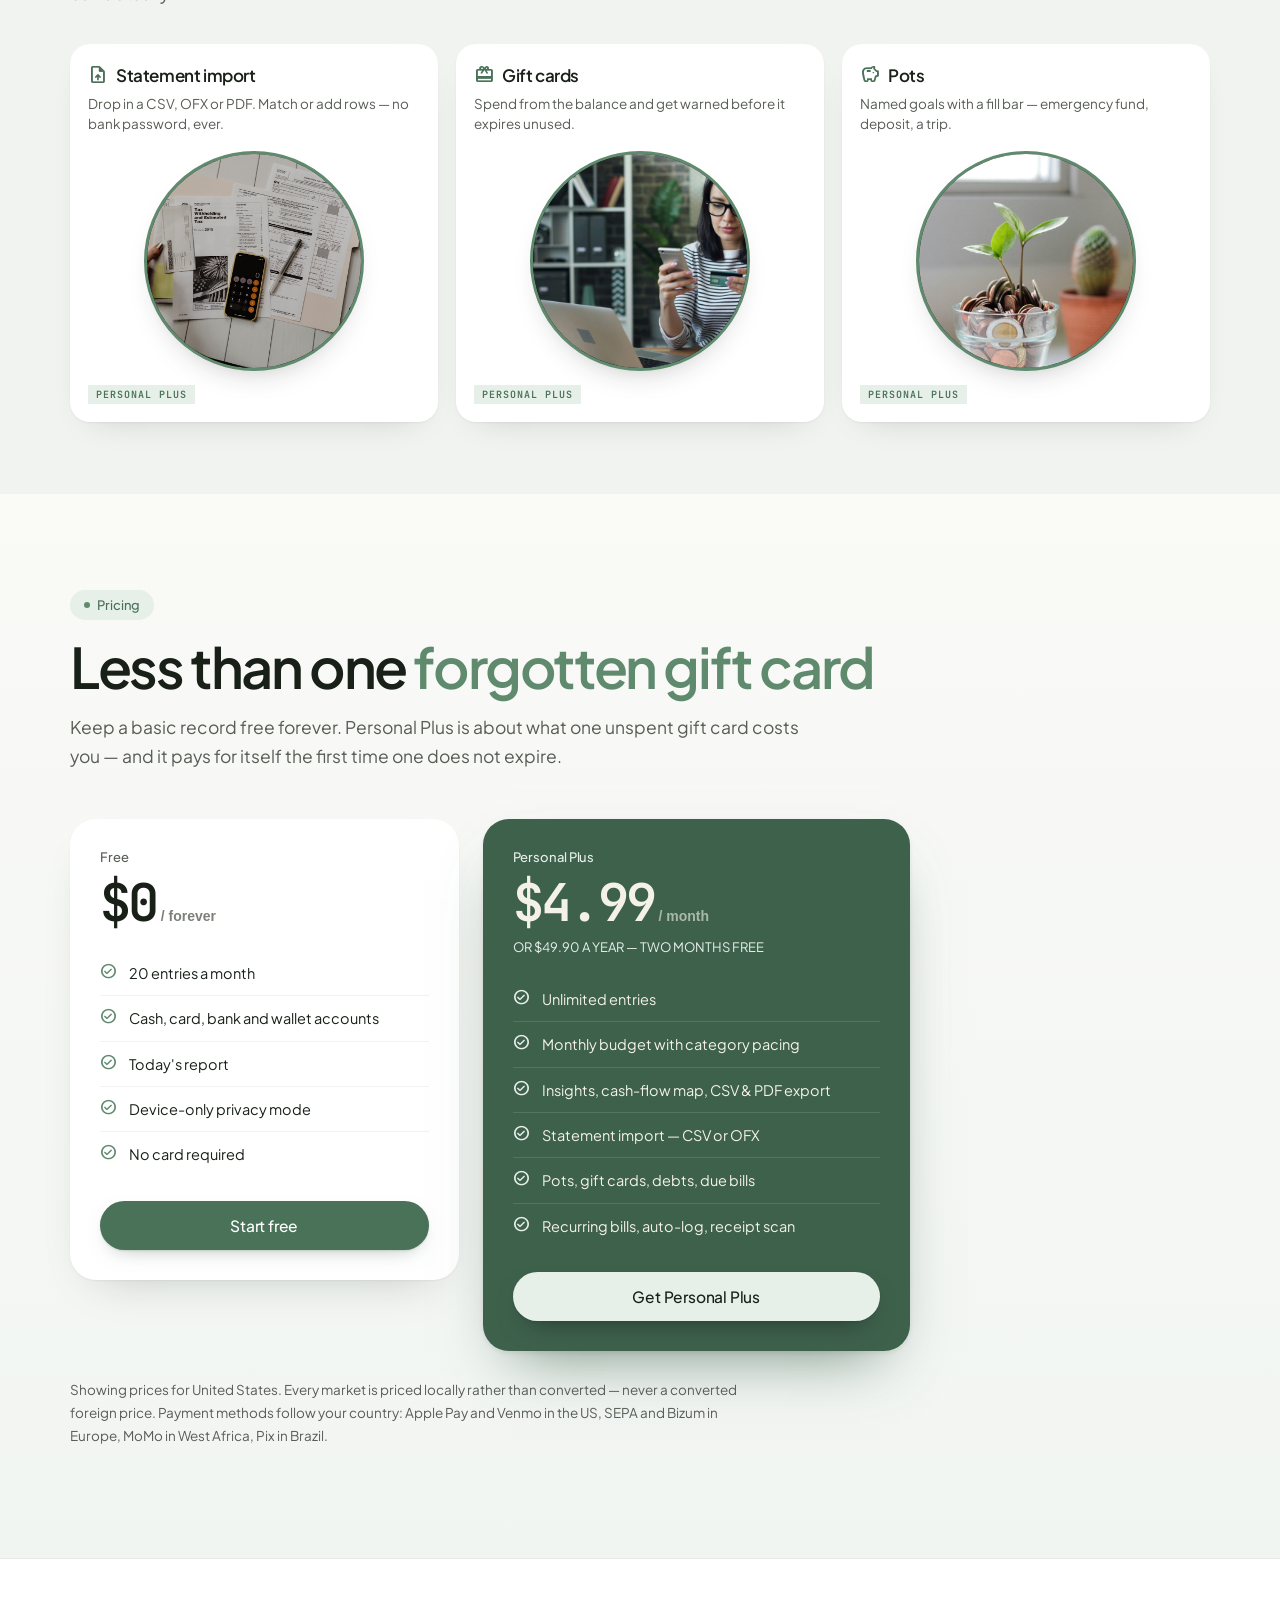
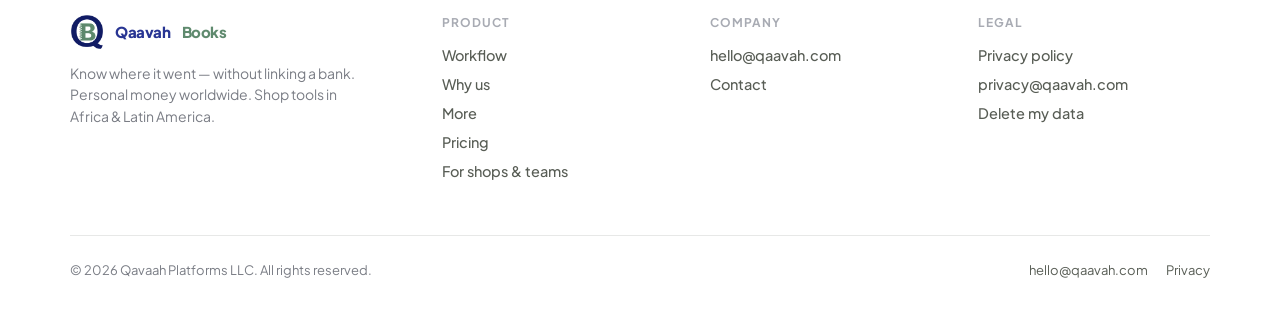
==== commit e948e4b6: "Ship mobile workflow player: cropped phone, dots nav, and swipe cards. Port the handoff layout to Pe" ====
--- a/index.html
+++ b/index.html
@@ -18,7 +18,7 @@
 :root{--night:#3E614C;--bone:#F4F1E9;--paper:#FAFAF7;--ink:#182018;--sage:#5F8A6E;--sageDeep:#4A7259;--sageDark:#3E614C;--sageLight:#76A084;--sageTint:#E7EFE9;--accent:#E7EFE9;--amber:#B07310;--amberText:#B45309;--amberTint:#FBF1DD;--clay:#B33A2A;--indigo:#283593;--income:#16834A;--incomeTint:#E7F3EC;--muted:#7C8079;--faint:#A8ABB3;--faintOnDark:rgba(244,241,233,.88);--rule:rgba(24,32,24,.1);--hair:rgba(24,32,24,.06)}
 *{box-sizing:border-box}
 html{scroll-behavior:smooth}
-body{margin:0;background:var(--paper);color:var(--ink);font-family:"Geist","Plus Jakarta Sans",system-ui,sans-serif;-webkit-font-smoothing:antialiased;text-wrap:pretty;overflow-x:hidden}
+body{margin:0;background:var(--paper);color:var(--ink);font-family:"Geist","Plus Jakarta Sans",system-ui,sans-serif;-webkit-font-smoothing:antialiased;text-wrap:pretty;overflow-x:clip}
 a{color:var(--sageDeep);text-decoration:none}a:hover{color:var(--ink)}
 .mono{font-family:"JetBrains Mono",ui-monospace,monospace;font-variant-numeric:tabular-nums}
 /* No sans-serif fallback — that is what turned "menu"/"translate" into readable words when the icon font was slow. */
@@ -447,25 +447,46 @@
   .more-grid{grid-template-columns:1fr;gap:12px;margin-top:24px}
 }
 
+.flownav{display:none}
+@media(max-width:980px){
+  .flownav{order:3;display:flex;align-items:center;justify-content:center;gap:14px;margin:0 auto 2px}
+  .fnb{width:44px;height:44px;border:none;border-radius:50%;background:#fff;display:grid;place-items:center;cursor:pointer;color:var(--sageDeep);box-shadow:0 1px 2px rgba(24,32,24,.08),0 8px 20px -12px rgba(24,32,24,.35)}
+  .fnb:active{background:var(--sageDeep);color:#fff}
+  .fnb .msr{font-size:24px;color:inherit;display:block}
+  .fndots{display:flex;align-items:center;gap:7px}
+  .fndot{width:8px;height:8px;padding:0;border:none;border-radius:999px;background:rgba(24,32,24,.18);cursor:pointer;transition:width .25s,background .25s}
+  .fndot.on{width:22px;background:var(--sage)}
+}
+
 /* —— Mobile workflow —— */
 .flow-head{margin-bottom:0}
 .flow-body{min-width:0}
 @media(max-width:980px){
-  .flowin{display:flex;flex-direction:column;gap:22px;align-items:stretch}
+  /* !important + id scope: any later sheet (css/personal-tour.css) defines
+     #layoutPersonal .flowin as a 2-col grid and would win on specificity. */
+  .flowin,#layoutPersonal .flowin{display:flex!important;flex-direction:column;gap:18px;align-items:stretch;grid-template-columns:1fr!important;grid-template-areas:none!important}
   .flow-head{order:1;grid-area:auto}
-  .flowin > .phone{order:2;grid-area:auto;margin:4px auto 8px;width:min(290px,82vw);height:auto;aspect-ratio:372/756;border-radius:36px;padding:8px;align-self:center}
-  .flowin > .phone .screen{border-radius:30px}
-  .flow-body{order:3;grid-area:auto}
-  .steps{margin-top:8px;gap:4px}
-  .step{padding:12px 14px;border-radius:14px;grid-template-columns:32px 1fr;gap:12px}
-  .step h4{font-size:16px;letter-spacing:-.4px}
-  .step:not(.on) p{display:none}
-  .step.on p{font-size:13.5px}
-  .flowctl{margin-top:14px;padding-left:8px;flex-wrap:wrap}
+  .flowin > .phone,#layoutPersonal .flowin > .phone{order:2;grid-area:auto;margin:2px auto 6px;width:min(340px,92vw);height:auto;aspect-ratio:372/620;max-height:min(560px,60vh);max-width:100%;border-radius:38px;padding:8px;align-self:center}
+  .flowin > .phone .screen{border-radius:31px}
+  .flow-body{order:4;grid-area:auto;width:100%}
+  /* steps become a swipeable rail: one readable card at a time instead of an
+     eight-item list where seven rows are dead weight */
+  .steps{margin:0 -18px;padding:6px 18px 14px;flex-direction:row;gap:10px;overflow-x:auto;overscroll-behavior-x:contain;scroll-snap-type:x mandatory;-webkit-overflow-scrolling:touch;scrollbar-width:none}
+  .steps::-webkit-scrollbar{display:none}
+  .step{flex:0 0 min(84%,340px);scroll-snap-align:center;display:block;padding:16px 18px 18px;border-radius:18px;background:#fff;opacity:.55;box-shadow:0 1px 2px rgba(24,32,24,.05),0 10px 26px -20px rgba(24,32,24,.35);transition:opacity .3s,box-shadow .3s,transform .3s;transform:scale(.985)}
+  .step.on{opacity:1;transform:none;box-shadow:0 1px 2px rgba(24,32,24,.06),0 18px 40px -24px rgba(24,32,24,.42)}
+  .step .n{padding:0;font-size:11px;letter-spacing:.1em;color:var(--sage)}
+  .step h4{margin-top:7px;font-size:18px;letter-spacing:-.5px;line-height:1.2}
+  .step p{display:block;font-size:14px;line-height:1.55;margin-top:7px}
+  .step .bar{height:3px}
+  .flowctl{margin-top:2px;padding-left:0;justify-content:space-between;gap:12px}
+  .flowctl button{min-height:40px;padding:11px 18px}
 }
 @media(max-width:640px){
-  .flowin > .phone{width:min(268px,78vw)}
-  .step .n{font-size:10.5px}
+  .flowin > .phone,#layoutPersonal .flowin > .phone{width:min(320px,94vw);aspect-ratio:372/580;max-height:min(500px,56vh)}
+  .steps{margin:0 -14px;padding:6px 14px 14px}
+  .step{flex:0 0 88%;padding:15px 16px 17px}
+  .step h4{font-size:17px}
 }
 
 /* —— Mobile nav + overflow —— */
@@ -477,7 +498,7 @@
   .navin{gap:10px;padding:10px 16px}
 }
 @media(max-width:980px){
-  .flowin,.plans,.spot{grid-template-columns:1fr}
+  .plans,.spot{grid-template-columns:1fr}
   .spot.flip .stxt{order:0}
   .phone{margin:0 auto;width:min(340px,100%);height:auto;aspect-ratio:372/756;max-width:100%}
   .screen{min-height:0}
@@ -553,7 +574,6 @@
   .flow{padding-top:36px}
   .flowin{gap:16px}
   .flow-head{margin-bottom:0}
-  .flowin > .phone{margin:8px auto 4px}
   .more{padding:40px 0}
   .lets{padding:40px 0}
 }
@@ -599,6 +619,13 @@
   .unavailable-in .hctas .btn{justify-content:center;width:100%}
   .tag{font-size:12px;padding:6px 12px;max-width:100%;text-align:left}
   .hero .tag{max-width:100%}
+}
+@media(max-width:400px){
+  /* keep the nav row inside the screen — page-wide sideways scroll made the
+     workflow section look cropped */
+  .navin{flex-wrap:nowrap;min-width:0}
+  .brand{min-width:0;overflow:hidden;white-space:nowrap;text-overflow:ellipsis}
+  .nav-tools{min-width:0;flex:0 1 auto}
 }
 @media(max-width:380px){
   .brand{font-size:13.5px;gap:6px}
@@ -943,6 +970,12 @@
       </div>
     </div></div>
 
+    <div class="flownav" role="group" aria-label="Workflow steps">
+      <button type="button" class="fnb" id="fnPrev" aria-label="Previous screen"><span class="msr" style="transform:rotate(180deg)">chevron_right</span></button>
+      <div class="fndots" id="fnDots"></div>
+      <button type="button" class="fnb" id="fnNext" aria-label="Next screen"><span class="msr">chevron_right</span></button>
+    </div>
+
     <div class="flow-body">
       <div class="steps" id="steps">
         <div class="step on" data-i="0"><div class="n">01</div><div><h4 data-pf="flow_s1_h">Open to today</h4><p data-pf="flow_s1_p">Net for the month, money in against spending, and the week beside it. No login screen, no sync spinner.</p></div><div class="bar"></div></div>
@@ -1067,7 +1100,6 @@
       <div class="about">
         <a class="brand" href="/" style="font-size:15px"><img src="assets/logo-mark.png" alt="Qaavah Books" style="width:34px;height:34px"><b>Qaavah</b> <i>Books</i></a>
         <p data-pf="foot_about">Know where it went — without linking a bank. Personal money worldwide. Shop tools in Africa &amp; Latin America.</p>
-        <p class="op"><b>Operator:</b> Qavaah Platforms LLC<br><span data-pf="foot_op">Qaavah Books · Not affiliated with any bank.</span></p>
       </div>
       <div class="fcol">
         <h4 data-pf="foot_col_product">Product</h4>
@@ -1081,7 +1113,6 @@
         <h4 data-pf="foot_col_company">Company</h4>
         <a href="mailto:hello@qaavah.com">hello@qaavah.com</a>
         <a href="mailto:hello@qaavah.com" data-pf="foot_contact">Contact</a>
-        <a href="/store-screenshots.html" data-pf="foot_store">Listing frames</a>
       </div>
       <div class="fcol">
         <h4 data-pf="foot_col_legal">Legal</h4>
@@ -1110,9 +1141,57 @@
   steps.forEach((s,x)=>{s.classList.remove('on');if(x===i)void s.offsetWidth});
   steps[i].classList.add('on');
   cnt.textContent=`${cnt.dataset.step||'STEP'} ${String(i+1).padStart(2,'0')} / ${String(panes.length).padStart(2,'0')}`;
+  if(typeof centerStep==='function')centerStep();
+  if(typeof dots!=='undefined')dots.forEach((d,x)=>d.classList.toggle('on',x===i));
 }
 function tick(){clearTimeout(timer);if(!playing)return;timer=setTimeout(()=>{go(i+1);tick()},DUR)}
 steps.forEach(s=>s.addEventListener('click',()=>{go(+s.dataset.i);tick()}));
+/* mobile: steps are a horizontal snap rail — keep the active card centred and
+   let a swipe pick the step */
+const rail=document.getElementById('steps');
+function railed(){return getComputedStyle(rail).flexDirection==='row'&&rail.scrollWidth-rail.clientWidth>8}
+function centerStep(smooth){
+  if(!railed())return;
+  const s=steps[i],left=Math.max(0,s.offsetLeft-rail.offsetLeft-(rail.clientWidth-s.offsetWidth)/2);
+  railLock=Date.now()+800;
+  if(smooth===false){rail.scrollLeft=left;return}
+  try{rail.scrollTo({left:left,behavior:'smooth'})}catch(e){rail.scrollLeft=left}
+  // some engines ignore smooth scrolling on offscreen containers — land it anyway
+  clearTimeout(centerStep._t);
+  centerStep._t=setTimeout(()=>{if(Math.abs(rail.scrollLeft-left)>4)rail.scrollLeft=left},420);
+}
+let railT=null,railLock=0;
+rail.addEventListener('scroll',()=>{
+  if(!railed()||Date.now()<railLock)return;
+  clearTimeout(railT);
+  railT=setTimeout(()=>{
+    const mid=rail.scrollLeft+rail.clientWidth/2;
+    let best=0,d=Infinity;
+    steps.forEach((s,x)=>{const c=s.offsetLeft-rail.offsetLeft+s.offsetWidth/2,dd=Math.abs(c-mid);if(dd<d){d=dd;best=x}});
+    if(best!==i){go(best);tick()}
+  },130);
+},{passive:true});
+window.addEventListener('resize',()=>centerStep(false));
+/* explicit prev / next + dots, and tap the phone's left|right half to step */
+const fnDots=document.getElementById('fnDots'),fnPrev=document.getElementById('fnPrev'),fnNext=document.getElementById('fnNext');
+var dots=[];
+if(fnDots){
+  dots=steps.map((s,x)=>{
+    const b=document.createElement('button');
+    b.type='button';b.className='fndot'+(x===0?' on':'');
+    b.setAttribute('aria-label','Screen '+(x+1));
+    b.addEventListener('click',()=>{go(x);tick()});
+    fnDots.appendChild(b);return b;
+  });
+}
+if(fnPrev)fnPrev.addEventListener('click',()=>{go(i-1);tick()});
+if(fnNext)fnNext.addEventListener('click',()=>{go(i+1);tick()});
+const phoneEl=document.querySelector('.flowin > .phone');
+if(phoneEl)phoneEl.addEventListener('click',e=>{
+  if(!window.matchMedia('(max-width:980px)').matches)return;
+  const r=phoneEl.getBoundingClientRect();
+  go(e.clientX-r.left<r.width/2?i-1:i+1);tick();
+});
 pp.addEventListener('click',()=>{playing=!playing;pp.textContent=playing?(pp.dataset.pause||'Pause'):(pp.dataset.play||'Play');steps.forEach(s=>s.style.setProperty('--x',''));document.querySelectorAll('.step .bar').forEach(b=>b.style.animationPlayState=playing?'running':'paused');tick()});
 const flow=document.getElementById('flow');
 flow.addEventListener('mouseenter',()=>{clearTimeout(timer);document.querySelectorAll('.step.on .bar').forEach(b=>b.style.animationPlayState='paused')});
@@ -1125,7 +1204,7 @@
 <script src="js/site-countries.js?v=24"></script>
 <script src="js/pf-localize.js?v=26"></script>
 <script src="js/site-i18n.js?v=27"></script>
-<script src="js/pf-i18n.js?v=28"></script>
+<script src="js/pf-i18n.js?v=30"></script>
 <script src="js/tour-site.js?v=30"></script>
 
 </body>
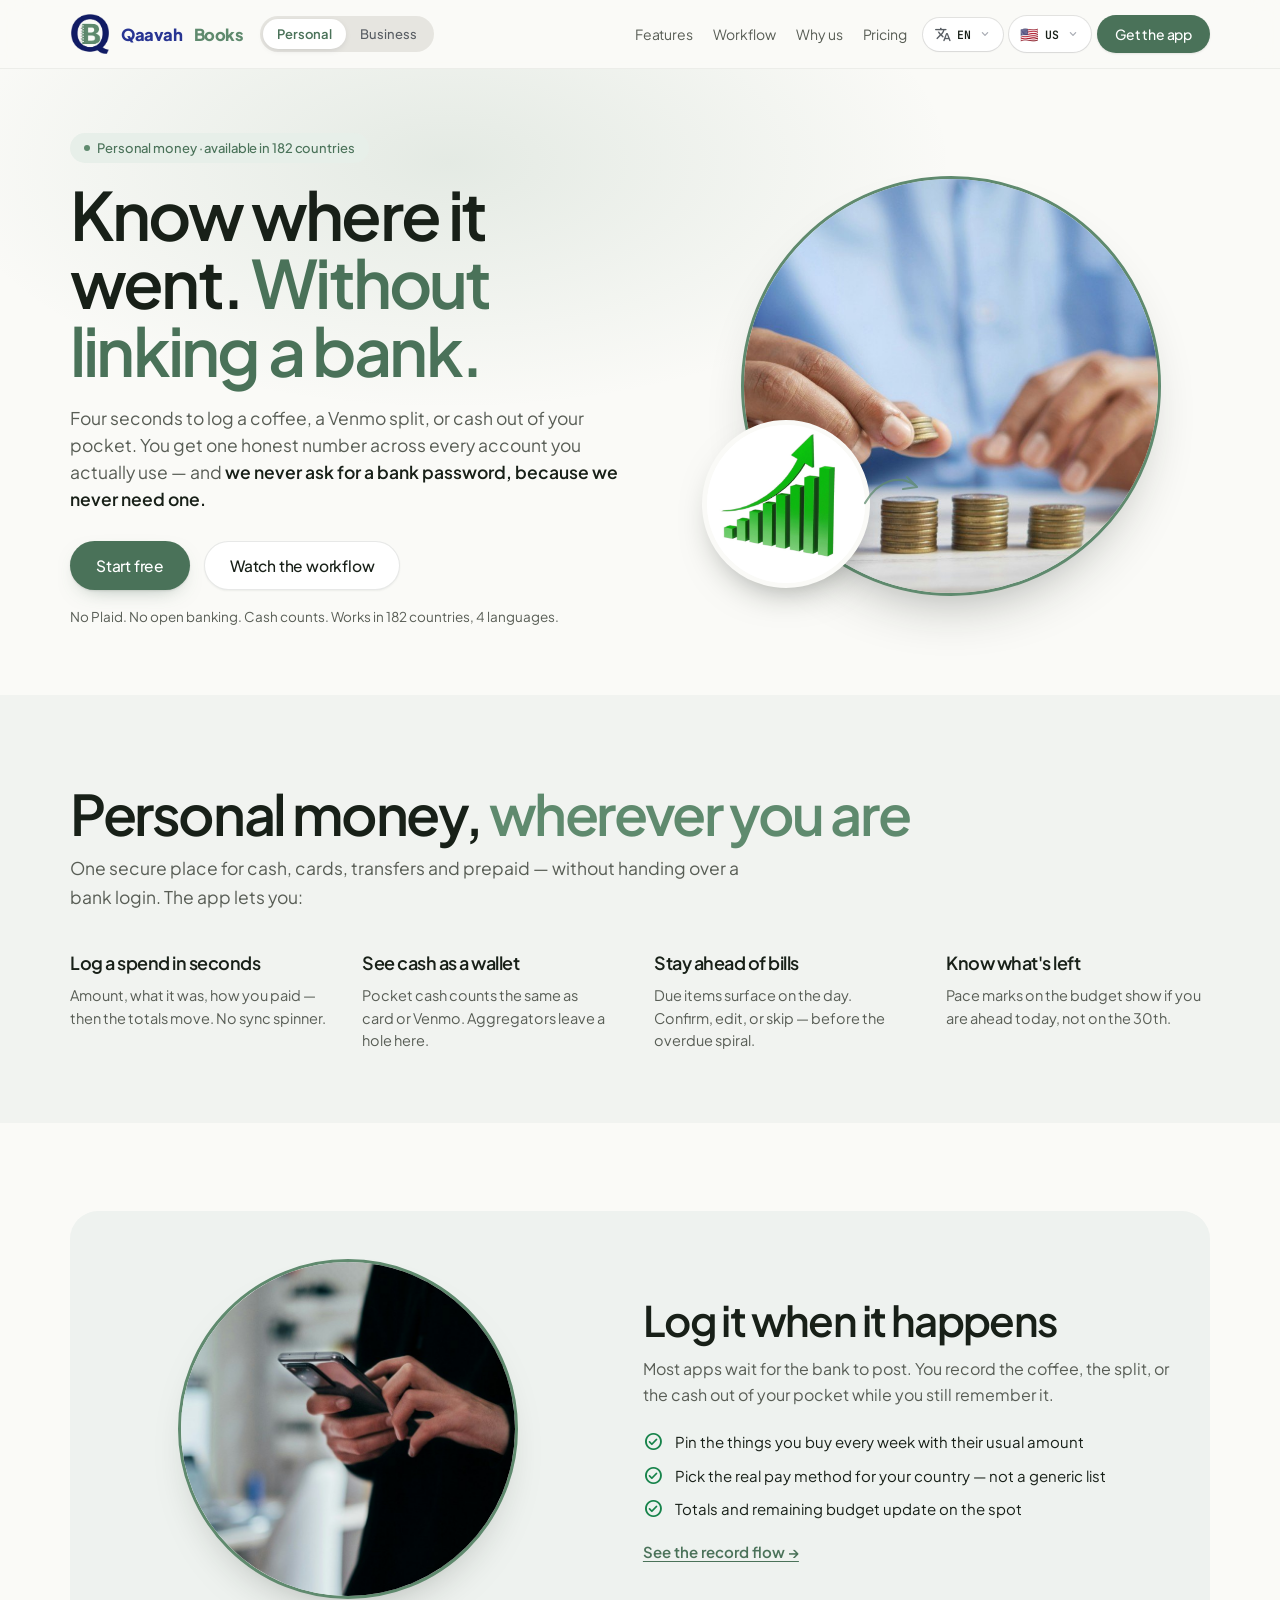
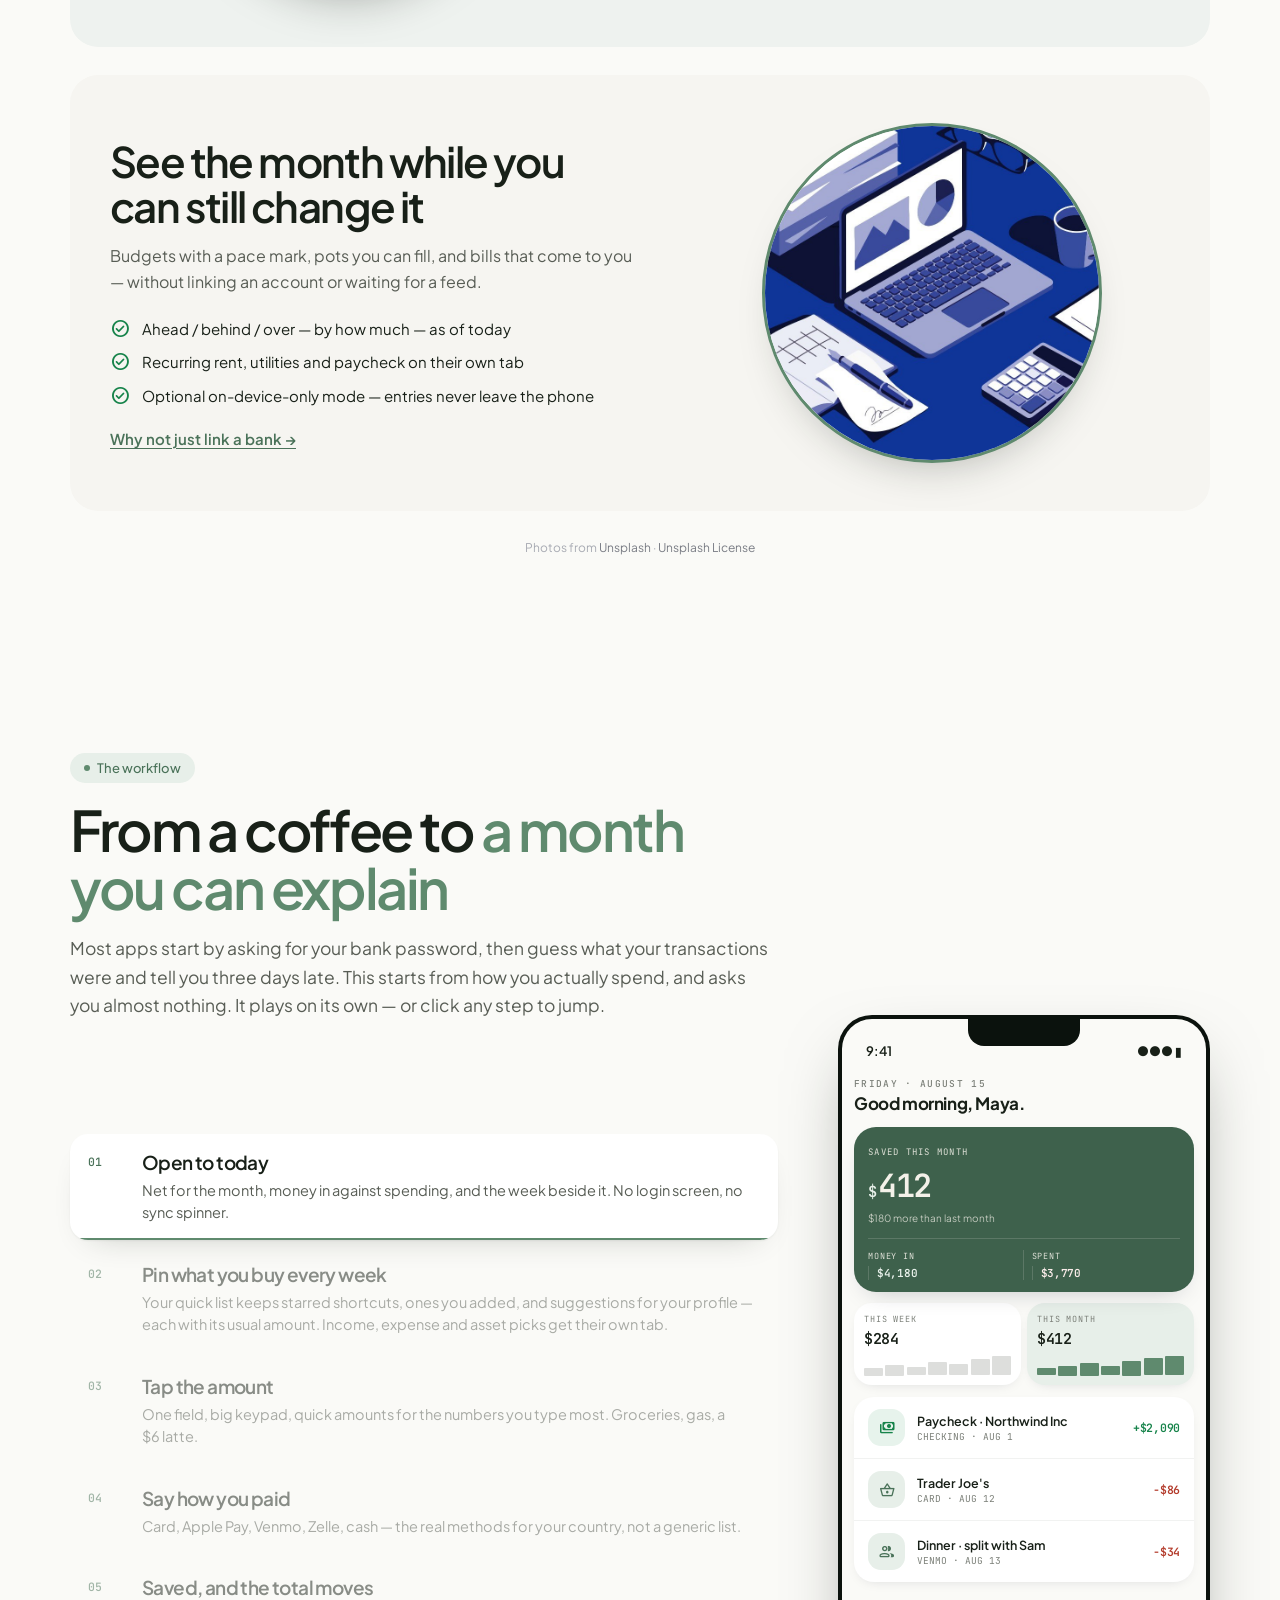
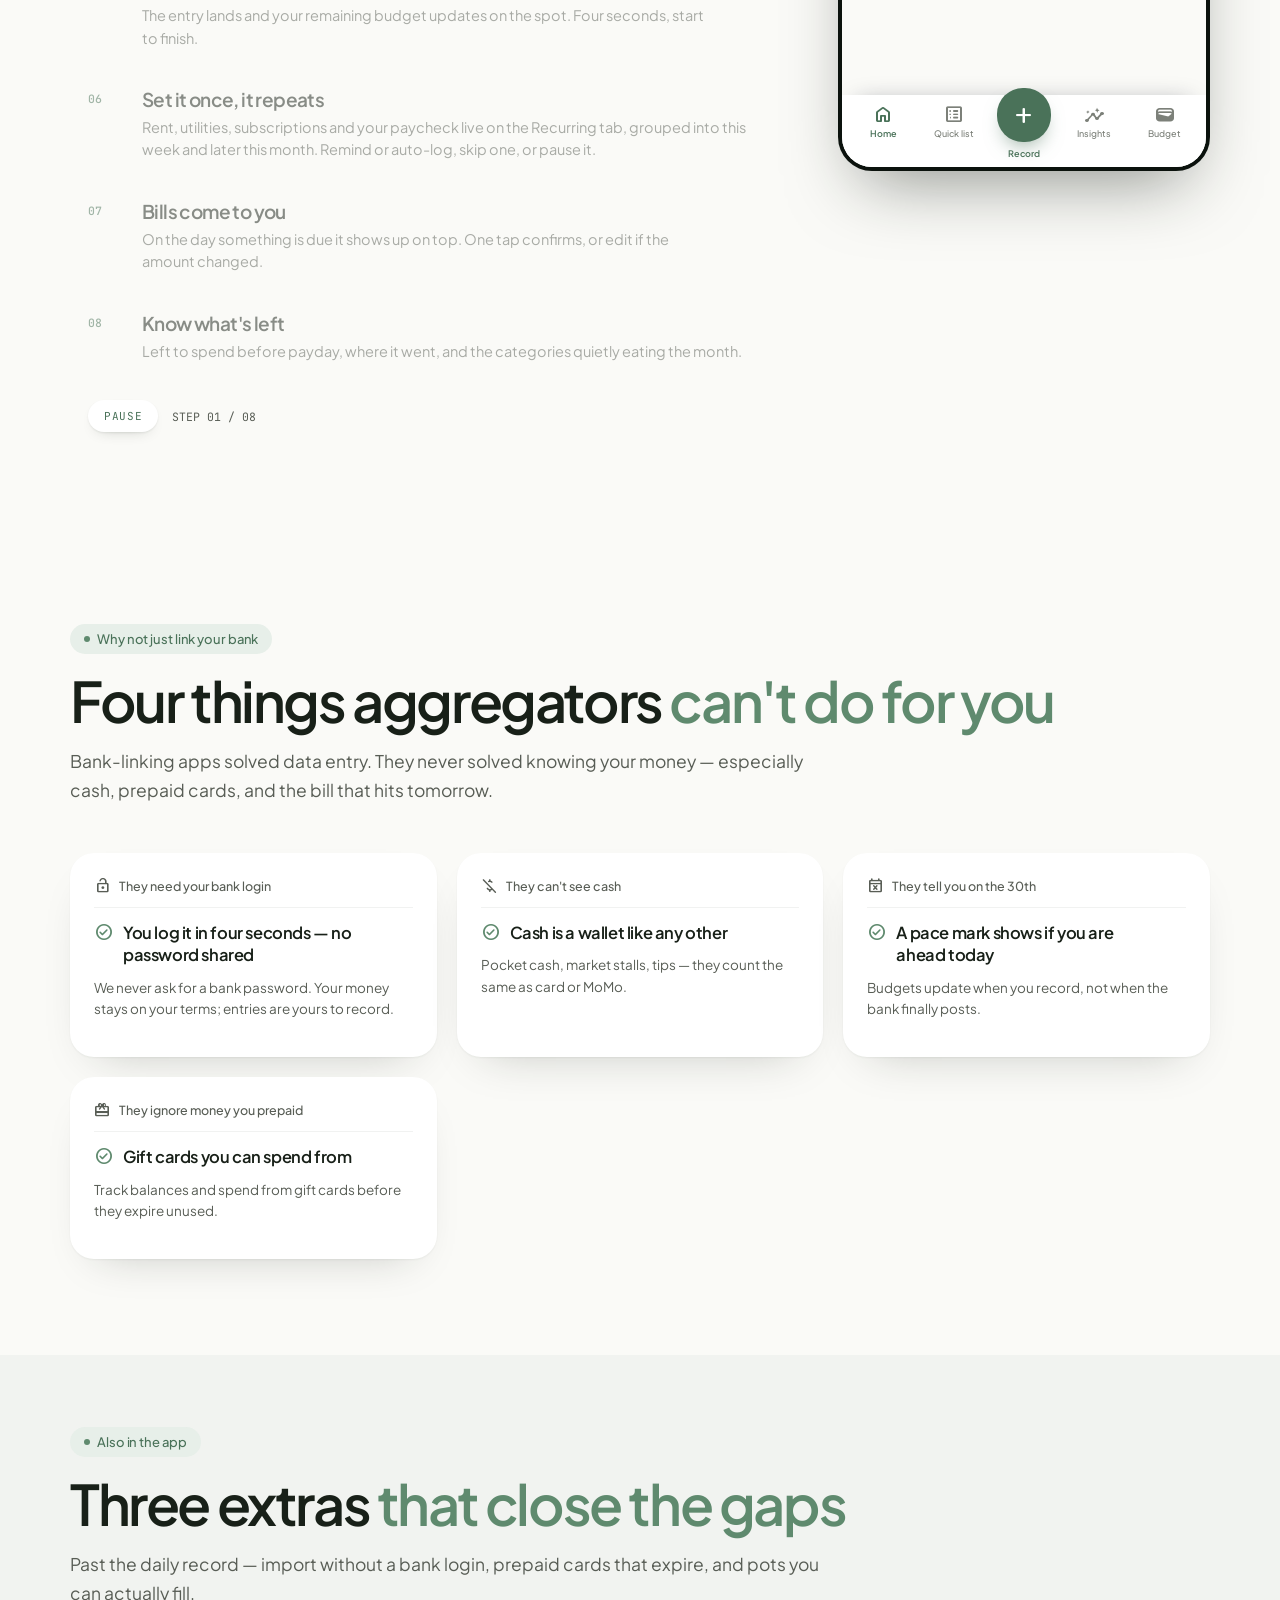
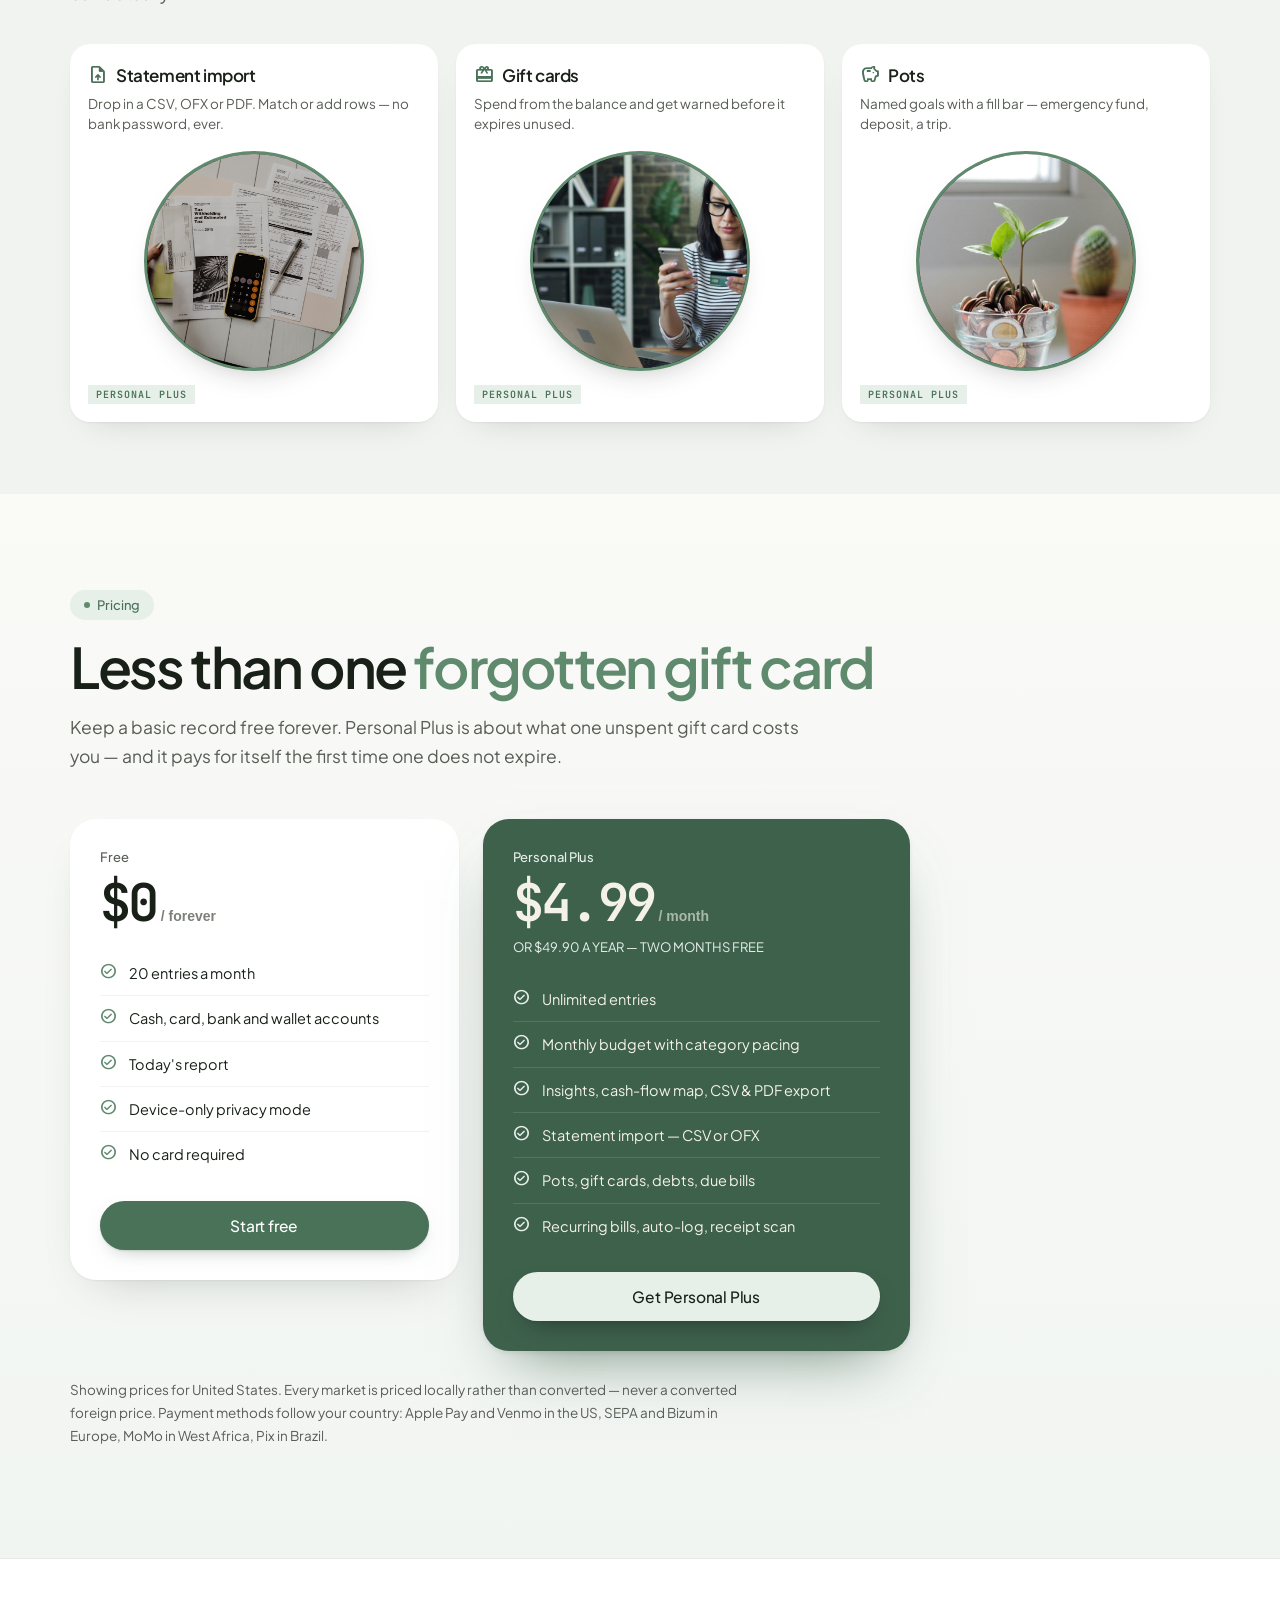
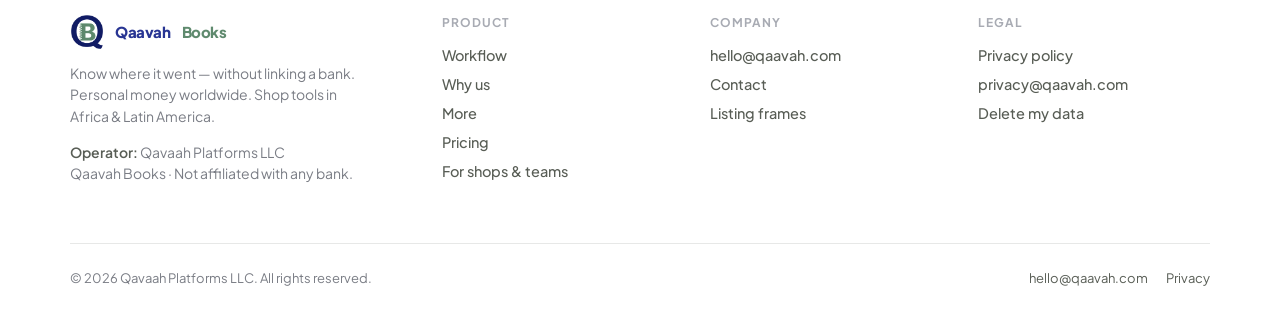
==== commit 448efa7a: "Match mobile workflow handoff: fixed crop, thin rim, docked CTAs. Apply the Mobile workflow layout f" ====
--- a/index.html
+++ b/index.html
@@ -18,7 +18,7 @@
 :root{--night:#3E614C;--bone:#F4F1E9;--paper:#FAFAF7;--ink:#182018;--sage:#5F8A6E;--sageDeep:#4A7259;--sageDark:#3E614C;--sageLight:#76A084;--sageTint:#E7EFE9;--accent:#E7EFE9;--amber:#B07310;--amberText:#B45309;--amberTint:#FBF1DD;--clay:#B33A2A;--indigo:#283593;--income:#16834A;--incomeTint:#E7F3EC;--muted:#7C8079;--faint:#A8ABB3;--faintOnDark:rgba(244,241,233,.88);--rule:rgba(24,32,24,.1);--hair:rgba(24,32,24,.06)}
 *{box-sizing:border-box}
 html{scroll-behavior:smooth}
-body{margin:0;background:var(--paper);color:var(--ink);font-family:"Geist","Plus Jakarta Sans",system-ui,sans-serif;-webkit-font-smoothing:antialiased;text-wrap:pretty;overflow-x:clip}
+body{margin:0;background:var(--paper);color:var(--ink);font-family:"Geist","Plus Jakarta Sans",system-ui,sans-serif;-webkit-font-smoothing:antialiased;text-wrap:pretty;overflow-x:hidden}
 a{color:var(--sageDeep);text-decoration:none}a:hover{color:var(--ink)}
 .mono{font-family:"JetBrains Mono",ui-monospace,monospace;font-variant-numeric:tabular-nums}
 /* No sans-serif fallback — that is what turned "menu"/"translate" into readable words when the icon font was slow. */
@@ -70,8 +70,8 @@
 .flowctl button{border:none;background:#fff;font-family:inherit;font-size:11px;letter-spacing:.06em;text-transform:uppercase;padding:9px 16px;border-radius:999px;cursor:pointer;color:var(--sageDeep);box-shadow:0 1px 2px rgba(24,32,24,.08),0 6px 16px -10px rgba(24,32,24,.3)}
 .flowctl button:hover{background:var(--sageDeep);color:#fff}
 /* phone */
-.phone{width:372px;height:756px;border-radius:46px;padding:10px;background:#0B120D;box-shadow:0 30px 70px -24px rgba(24,32,24,.5)}
-.screen{width:100%;height:100%;background:var(--paper);border-radius:37px;overflow:hidden;position:relative}
+.phone{width:372px;height:756px;border-radius:34px;padding:4px;background:#0B120D;box-shadow:0 30px 70px -24px rgba(24,32,24,.5)}
+.screen{width:100%;height:100%;background:var(--paper);border-radius:30px;overflow:hidden;position:relative}
 .notch{position:absolute;top:0;left:50%;transform:translateX(-50%);width:112px;height:27px;background:#0B120D;border-bottom-left-radius:16px;border-bottom-right-radius:16px;z-index:20}
 .pane{position:absolute;inset:0;display:flex;flex-direction:column;opacity:0;transform:translateY(14px) scale(.985);transition:opacity .45s cubic-bezier(.22,.9,.24,1),transform .45s cubic-bezier(.22,.9,.24,1);pointer-events:none}
 .pane.on{opacity:1;transform:none;pointer-events:auto}
@@ -447,6 +447,7 @@
   .more-grid{grid-template-columns:1fr;gap:12px;margin-top:24px}
 }
 
+/* step nav under the phone (mobile only) */
 .flownav{display:none}
 @media(max-width:980px){
   .flownav{order:3;display:flex;align-items:center;justify-content:center;gap:14px;margin:0 auto 2px}
@@ -466,8 +467,10 @@
      #layoutPersonal .flowin as a 2-col grid and would win on specificity. */
   .flowin,#layoutPersonal .flowin{display:flex!important;flex-direction:column;gap:18px;align-items:stretch;grid-template-columns:1fr!important;grid-template-areas:none!important}
   .flow-head{order:1;grid-area:auto}
-  .flowin > .phone,#layoutPersonal .flowin > .phone{order:2;grid-area:auto;margin:2px auto 6px;width:min(340px,92vw);height:auto;aspect-ratio:372/620;max-height:min(560px,60vh);max-width:100%;border-radius:38px;padding:8px;align-self:center}
-  .flowin > .phone .screen{border-radius:31px}
+  .flowin > .phone,#layoutPersonal .flowin > .phone{order:2;grid-area:auto;margin:2px auto 6px;width:min(340px,94%);height:420px;aspect-ratio:auto;max-height:none;max-width:100%;border-radius:30px;padding:3px;align-self:center}
+  /* thin rim, no notch: the whole stacked layout reads as a screen, not a prop */
+  .flowin > .phone .notch{display:none}
+  .flowin > .phone .screen{border-radius:27px;box-shadow:none;outline:none}
   .flow-body{order:4;grid-area:auto;width:100%}
   /* steps become a swipeable rail: one readable card at a time instead of an
      eight-item list where seven rows are dead weight */
@@ -481,12 +484,57 @@
   .step .bar{height:3px}
   .flowctl{margin-top:2px;padding-left:0;justify-content:space-between;gap:12px}
   .flowctl button{min-height:40px;padding:11px 18px}
+  /* mobile: the primary action docks to the bottom of the screen like the real
+     app, so a cropped frame can never cut it in half */
+  .pane .cta{position:absolute;left:14px;right:14px;bottom:14px;margin-top:0}
+  .pane:has(.ptab) .cta{bottom:86px}
+  .pane:has(.cta) .pb{padding-bottom:64px}
+  /* step 05 pane is centred, self-contained content — compact it so the
+     cropped frame doesn't slice the run-rate card */
+  .pane .done{padding:0 18px;min-height:0}
+  .pane .tick{width:58px;height:58px}
+  .pane .tick .msr{font-size:30px}
+  .pane .done h5{font-size:20px;margin-top:14px}
+  .pane .done .sm{margin-top:6px}
+  .pane .runbox{margin-top:14px;padding:12px}
+  .pane .runbox .rv{font-size:22px;margin-top:3px}
 }
 @media(max-width:640px){
-  .flowin > .phone,#layoutPersonal .flowin > .phone{width:min(320px,94vw);aspect-ratio:372/580;max-height:min(500px,56vh)}
+  .flowin > .phone,#layoutPersonal .flowin > .phone{width:min(340px,94%)}
+  /* thin rim on phones: keeps the device read without a bezel eating the width */
+  .flowin > .phone .screen{border-radius:27px;outline:none;box-shadow:none}
+  .flowin > .phone .notch{display:none}
+  /* gallery mocks get the same thin rim as the workflow phone */
+  .gcell .gp{padding:3px;border-radius:30px}
+  .gsc{border-radius:27px}
+  .mnotch{display:none}
   .steps{margin:0 -14px;padding:6px 14px 14px}
   .step{flex:0 0 88%;padding:15px 16px 17px}
   .step h4{font-size:17px}
+}
+
+
+/* short mobile viewports: compact the record/payment panes so their primary
+   action stays inside the cropped frame */
+@media(max-width:980px) and (max-height:720px){
+  .pane .sb{height:38px;flex:0 0 38px}
+  .pane .pb{padding-top:8px}
+  .pane .ph{margin-bottom:8px}
+  .pane .amt{padding:6px 0 8px!important}
+  .pane .amtv{font-size:26px!important;letter-spacing:-1.2px}
+  .pane .caret{height:26px}
+  .pane .segs span{padding:6px 0}
+  .pane .pays{gap:5px}
+  .pane .pay{padding:8px;font-size:12px}
+  .pane .cta{margin-top:8px;padding:11px;font-size:13.5px}
+  .pane .field{padding:10px 12px;margin-top:8px}
+  .pane .mini{margin:10px 0 6px}
+  .pane .ptab{flex:0 0 62px;min-height:0;padding-top:6px}
+  .pane .pt{font-size:8.5px}
+  .pane .pt .msr{font-size:19px}
+  .pane .pfab{width:46px;height:46px;border-radius:23px;margin-top:-12px}
+  .pane .pfab .msr{font-size:22px}
+  .pane:has(.ptab) .cta{bottom:76px}
 }
 
 /* —— Mobile nav + overflow —— */
@@ -498,7 +546,7 @@
   .navin{gap:10px;padding:10px 16px}
 }
 @media(max-width:980px){
-  .plans,.spot{grid-template-columns:1fr}
+  .flowin,.plans,.spot{grid-template-columns:1fr}
   .spot.flip .stxt{order:0}
   .phone{margin:0 auto;width:min(340px,100%);height:auto;aspect-ratio:372/756;max-width:100%}
   .screen{min-height:0}
@@ -574,6 +622,7 @@
   .flow{padding-top:36px}
   .flowin{gap:16px}
   .flow-head{margin-bottom:0}
+  .flowin > .phone{margin:8px auto 4px}
   .more{padding:40px 0}
   .lets{padding:40px 0}
 }
@@ -1100,6 +1149,7 @@
       <div class="about">
         <a class="brand" href="/" style="font-size:15px"><img src="assets/logo-mark.png" alt="Qaavah Books" style="width:34px;height:34px"><b>Qaavah</b> <i>Books</i></a>
         <p data-pf="foot_about">Know where it went — without linking a bank. Personal money worldwide. Shop tools in Africa &amp; Latin America.</p>
+        <p class="op"><b>Operator:</b> Qavaah Platforms LLC<br><span data-pf="foot_op">Qaavah Books · Not affiliated with any bank.</span></p>
       </div>
       <div class="fcol">
         <h4 data-pf="foot_col_product">Product</h4>
@@ -1113,6 +1163,7 @@
         <h4 data-pf="foot_col_company">Company</h4>
         <a href="mailto:hello@qaavah.com">hello@qaavah.com</a>
         <a href="mailto:hello@qaavah.com" data-pf="foot_contact">Contact</a>
+        <a href="/store-screenshots.html" data-pf="foot_store">Listing frames</a>
       </div>
       <div class="fcol">
         <h4 data-pf="foot_col_legal">Legal</h4>
@@ -1204,7 +1255,7 @@
 <script src="js/site-countries.js?v=24"></script>
 <script src="js/pf-localize.js?v=26"></script>
 <script src="js/site-i18n.js?v=27"></script>
-<script src="js/pf-i18n.js?v=30"></script>
+<script src="js/pf-i18n.js?v=31"></script>
 <script src="js/tour-site.js?v=30"></script>
 
 </body>
